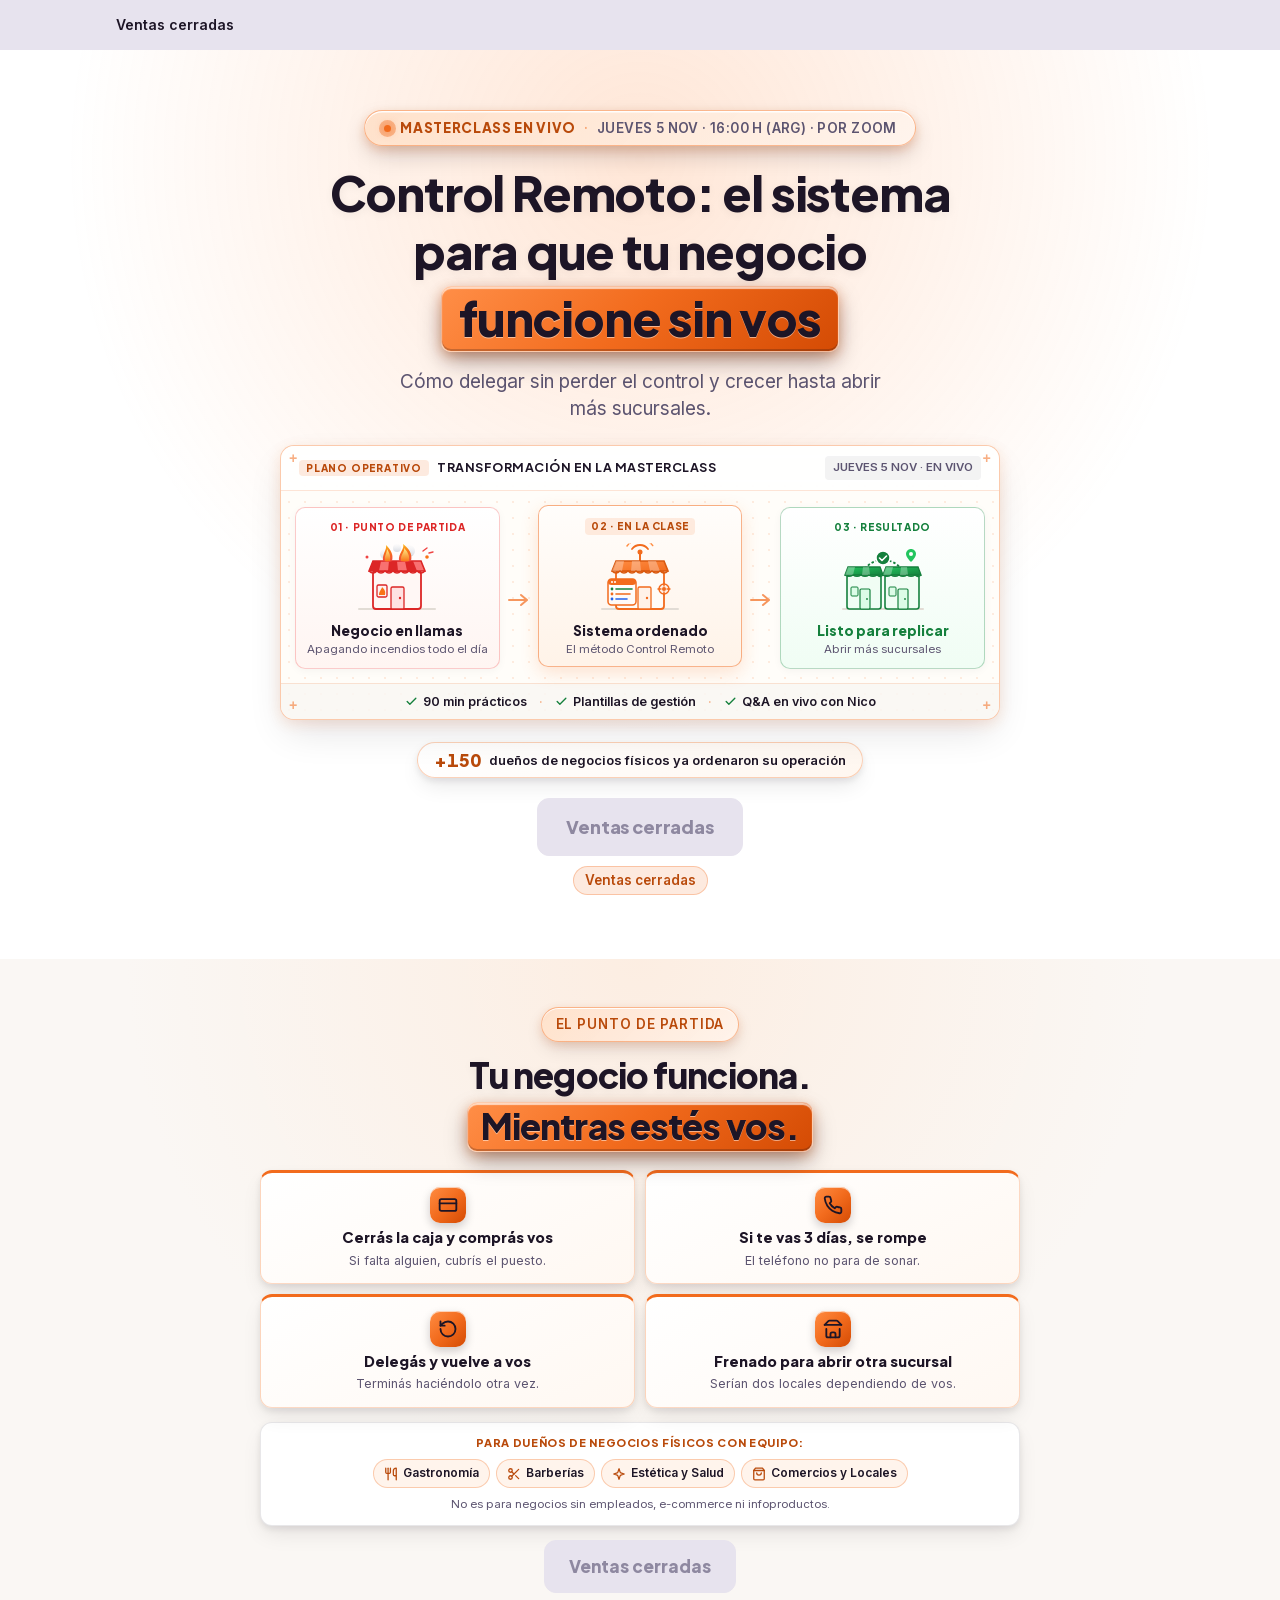
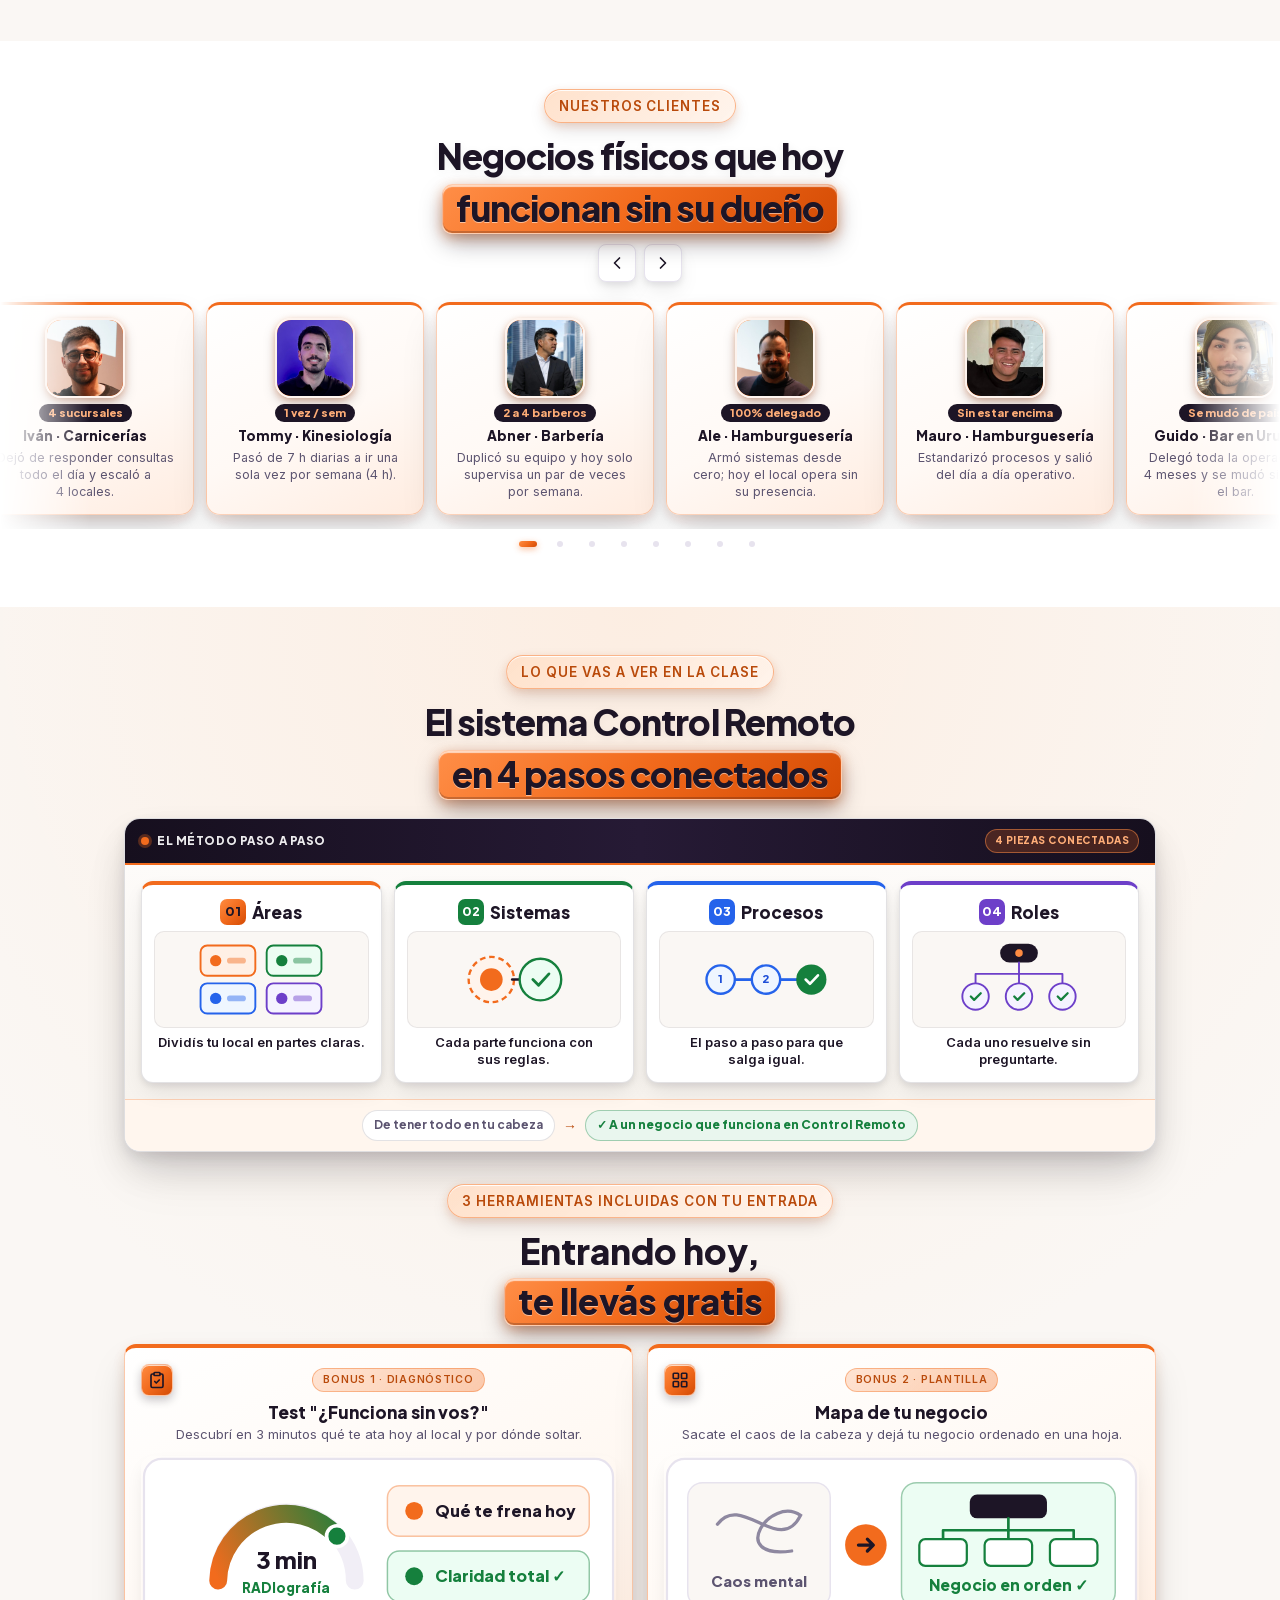
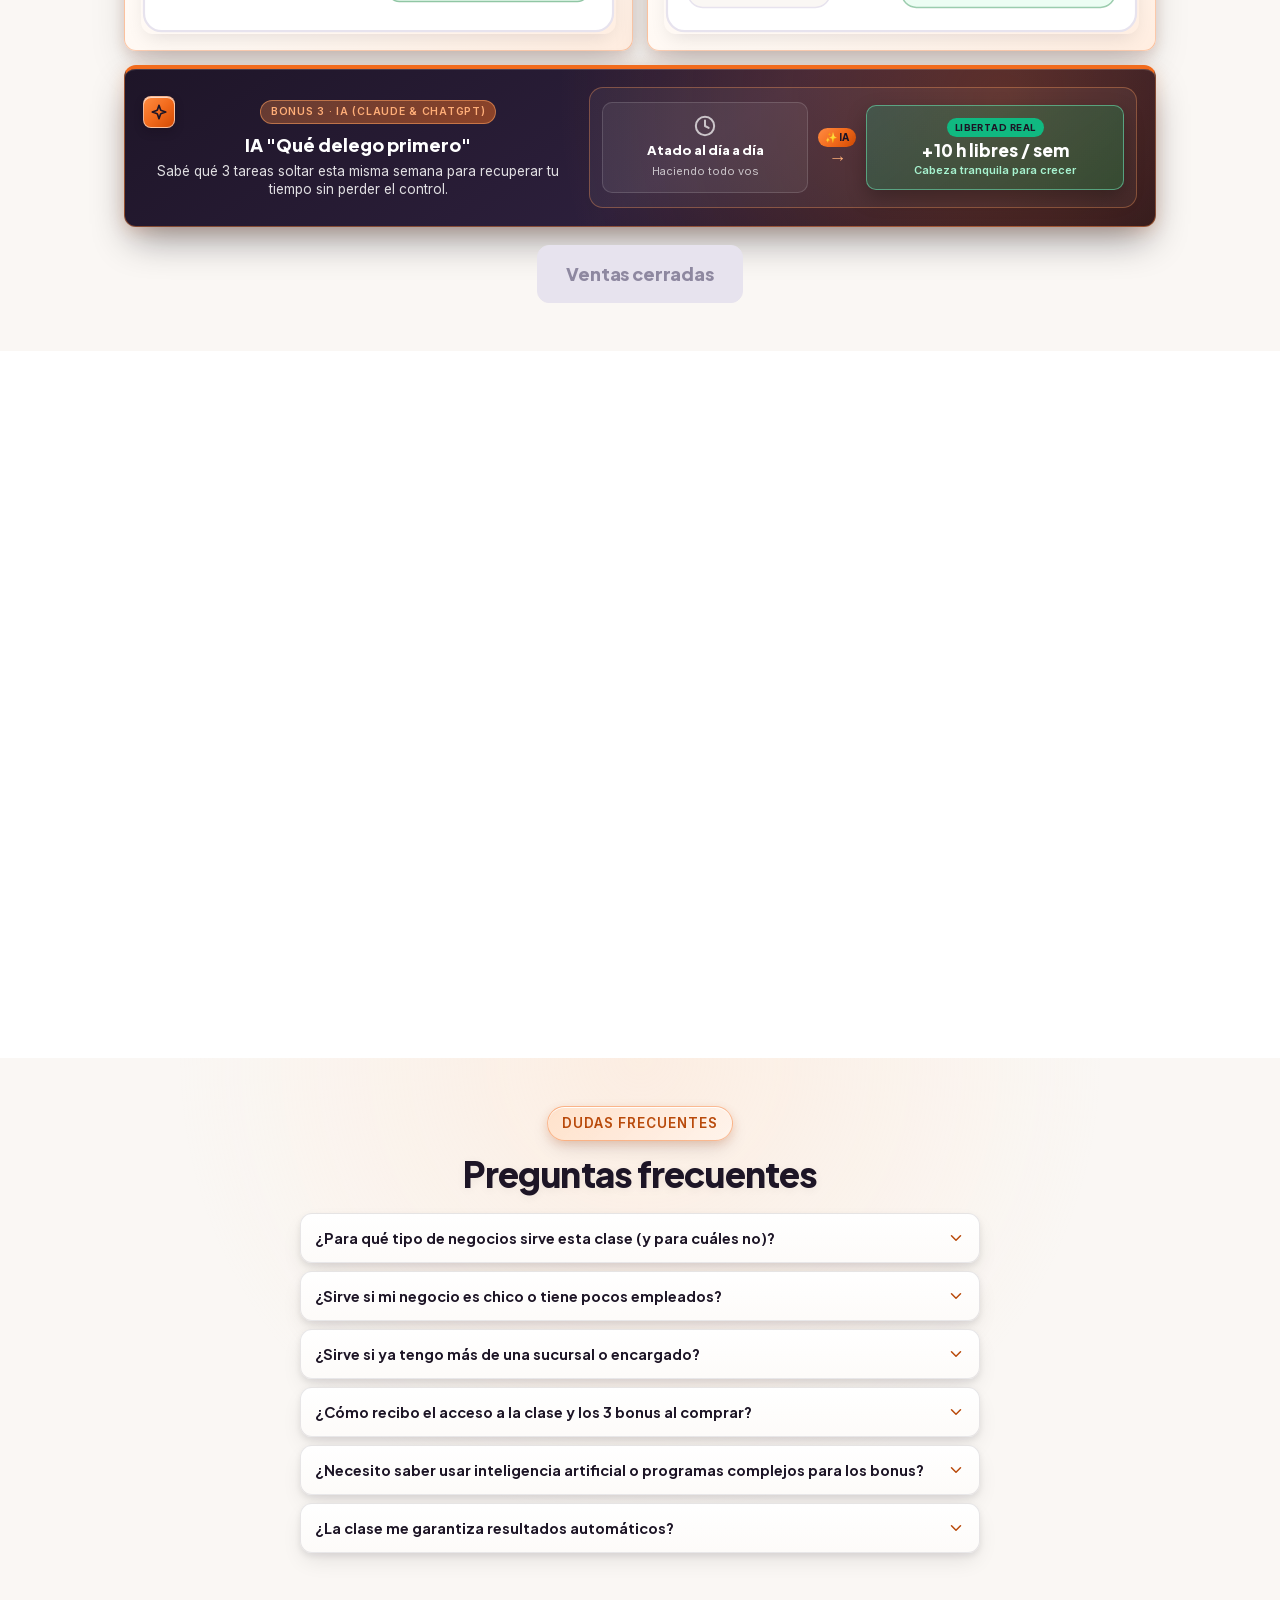
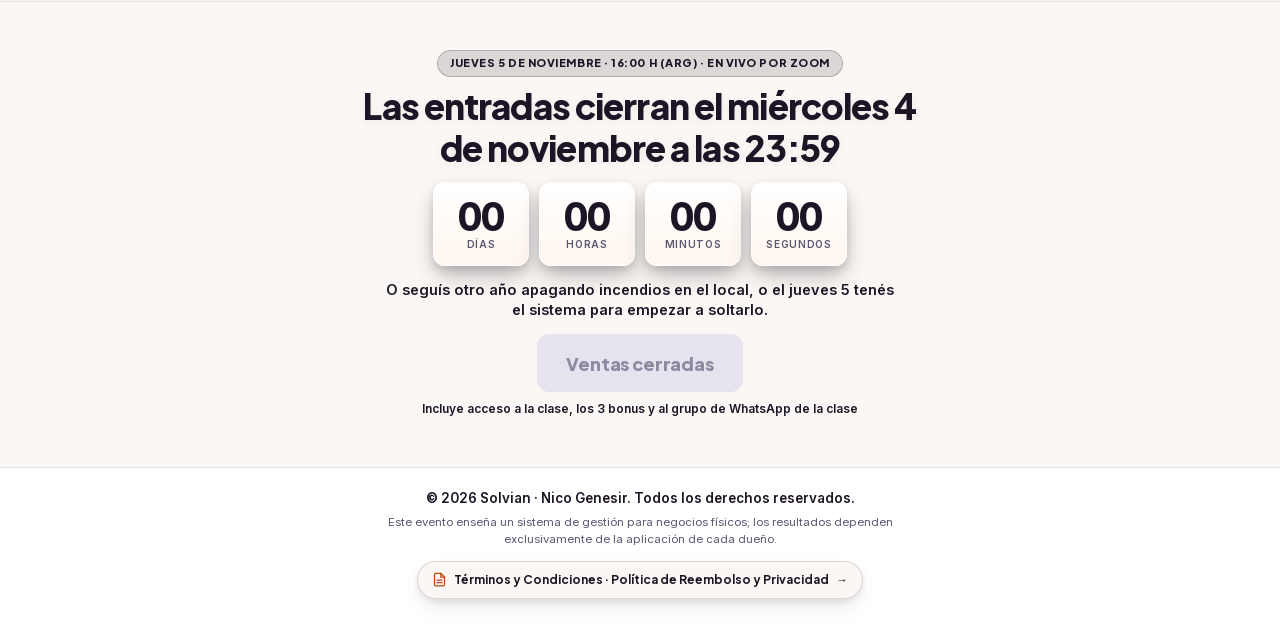
==== index.html @ 545427c0 "feat(hero): agregar blueprint operativo con ilustraciones de transformacion" ====
<!DOCTYPE html>
<html lang="es-AR">
<head>
  <meta charset="UTF-8">
  <meta name="viewport" content="width=device-width, initial-scale=1.0">
  <title>Control Remoto · Masterclass para dueños de negocios</title>
  <meta name="description" content="Masterclass en vivo el 5 de noviembre: el sistema Control Remoto para delegar sin perder el control y poder abrir más sucursales.">

  <!-- Open Graph (WhatsApp, Instagram, Facebook, LinkedIn) -->
  <meta property="og:type" content="website">
  <meta property="og:locale" content="es_AR">
  <meta property="og:site_name" content="Control Remoto · Solvian">
  <meta property="og:url" content="https://webinar-control-remoto.vercel.app/">
  <meta property="og:title" content="Control Remoto: el sistema para que tu negocio funcione sin vos">
  <meta property="og:description" content="Cómo delegar sin perder el control y crecer hasta poder abrir más sucursales. Jueves 5 de noviembre · 16:00 h por Zoom.">
  <meta property="og:image" content="https://webinar-control-remoto.vercel.app/og-control-remoto.jpg?v=2">
  <meta property="og:image:secure_url" content="https://webinar-control-remoto.vercel.app/og-control-remoto.jpg?v=2">
  <meta property="og:image:type" content="image/jpeg">
  <meta property="og:image:width" content="1200">
  <meta property="og:image:height" content="630">
  <meta property="og:image:alt" content="Control Remoto: el sistema para que tu negocio funcione sin vos — Jueves 5 de noviembre 16:00 h">

  <!-- Twitter -->
  <meta name="twitter:card" content="summary_large_image">
  <meta name="twitter:title" content="Control Remoto: el sistema para que tu negocio funcione sin vos">
  <meta name="twitter:description" content="Cómo delegar sin perder el control y crecer hasta poder abrir más sucursales. Jueves 5 de noviembre · 16:00 h por Zoom.">
  <meta name="twitter:image" content="https://webinar-control-remoto.vercel.app/og-control-remoto.jpg?v=2">

  <link rel="icon" href="favicon.svg" type="image/svg+xml">
  <link rel="preload" href="assets/fonts/plus-jakarta-sans-800.woff2" as="font" type="font/woff2" crossorigin>
  <link rel="preload" href="assets/fonts/plus-jakarta-sans-700.woff2" as="font" type="font/woff2" crossorigin>
  <link rel="stylesheet" href="styles.css?v=11">

  <!-- Meta Pixel Code -->
  <script>
    !function(f,b,e,v,n,t,s)
    {if(f.fbq)return;n=f.fbq=function(){n.callMethod?
    n.callMethod.apply(n,arguments):n.queue.push(arguments)};
    if(!f._fbq)f._fbq=n;n.push=n;n.loaded=!0;n.version='2.0';
    n.queue=[];t=b.createElement(e);t.async=!0;
    t.src=v;s=b.getElementsByTagName(e)[0];
    s.parentNode.insertBefore(t,s)}(window, document,'script',
    'https://connect.facebook.net/en_US/fbevents.js');
    fbq('init', '1168146992014424');
    fbq('track', 'PageView');
  </script>
  <noscript>
    <img height="1" width="1" style="display:none" src="https://www.facebook.com/tr?id=1168146992014424&ev=PageView&noscript=1" alt="Seguimiento de Meta Pixel">
  </noscript>
  <!-- End Meta Pixel Code -->
</head>
<body>
  <!--
    FOTOS PENDIENTES DE CARGAR (nombres y dimensiones mínimas exactas):
    - assets/nico.jpg (relación 4:5, mínimo 800×1000 px)
    - assets/casos/ivan.jpg (cuadrada 1:1, mínimo 240×240 px)
    - assets/casos/tommy.jpg (cuadrada 1:1, mínimo 240×240 px)
    - assets/casos/abner.jpg (cuadrada 1:1, mínimo 240×240 px)
    - assets/casos/ale.jpg (cuadrada 1:1, mínimo 240×240 px)
    - assets/casos/mauro.jpg (cuadrada 1:1, mínimo 240×240 px)
    - assets/casos/guido.jpg (cuadrada 1:1, mínimo 240×240 px)
    - assets/casos/ara-y-gabi.jpg (cuadrada 1:1, mínimo 240×240 px)
    - assets/casos/sandra.jpg (cuadrada 1:1, mínimo 240×240 px)
    Mientras no existan en el servidor, se muestran automáticamente los monogramas con iniciales.
  -->

  <!-- 0 · Banner fijo de cuenta regresiva -->
  <header class="top-banner" id="top-banner">
    <div class="top-banner-inner">
      <div class="banner-timer-group" role="timer" id="banner-timer" aria-label="Tiempo restante para el cierre de entradas">
        <span class="banner-prefix" id="banner-prefix">Cierra en</span>
        <span class="banner-prefix-desktop" aria-hidden="true">Las entradas se cierran en</span>
        <span class="banner-units" id="banner-units">
          <span class="banner-chip"><strong data-timer-days>13</strong><abbr title="días">d</abbr></span>
          <span class="banner-chip"><strong data-timer-hours>23</strong><abbr title="horas">h</abbr></span>
          <span class="banner-chip"><strong data-timer-minutes>34</strong><abbr title="minutos">m</abbr></span>
          <span class="banner-chip"><strong data-timer-seconds>10</strong><abbr title="segundos">s</abbr></span>
        </span>
      </div>
      <a href="https://nicolasgenesir.tiendup.com/e/control-remoto-ordena-delegar-y-tener-un-negocio-replicable" class="banner-cta" data-cta="banner" data-cta-short="true">
        <span class="banner-cta-desktop">Reservar mi lugar</span>
        <span class="banner-cta-mobile">Reservar</span>
        <span class="banner-cta-arrow" aria-hidden="true">→</span>
      </a>
    </div>
    <div class="scroll-progress-bar" id="scroll-progress" aria-hidden="true"></div>
  </header>

  <main>
    <!-- 1 · Hero (100% Centrado simétrico, visual y directo) -->
    <section class="section-hero" id="hero">
      <div class="container hero-single">
        <div class="hero-copy">
          <div class="hero-top-badges">
            <p class="eyebrow eyebrow-pill hero-live-pill">
              <span class="live-pulse-ring" aria-hidden="true">
                <span class="live-pulse-core"></span>
              </span>
              <span class="hero-live-badge">MASTERCLASS EN VIVO</span>
              <span class="hero-live-sep" aria-hidden="true">·</span>
              <span class="hero-live-date">JUEVES 5 NOV · 16:00 H (ARG) · POR ZOOM</span>
            </p>
          </div>

          <h1 class="hero-title">
            Control Remoto: el sistema<br>
            para que tu negocio<br>
            <span class="highlight-word">funcione sin vos</span>
          </h1>

          <p class="hero-subtitle">Cómo delegar sin perder el control y crecer hasta abrir más sucursales.</p>

          <!-- Blueprint: Plano de Transformación Operativa con Ilustraciones de Negocio -->
          <div class="hero-blueprint" role="region" aria-label="Plano de transformación operativa de la Masterclass Control Remoto">
            <!-- Esquinas técnicas con marcas de cota del blueprint (+) -->
            <span class="blueprint-cota blueprint-cota-tl" aria-hidden="true">+</span>
            <span class="blueprint-cota blueprint-cota-tr" aria-hidden="true">+</span>
            <span class="blueprint-cota blueprint-cota-bl" aria-hidden="true">+</span>
            <span class="blueprint-cota blueprint-cota-br" aria-hidden="true">+</span>

            <!-- Encabezado técnico del blueprint -->
            <div class="blueprint-header">
              <div class="blueprint-title-wrap">
                <span class="blueprint-tag-pill">PLANO OPERATIVO</span>
                <span class="blueprint-title-text">TRANSFORMACIÓN EN LA MASTERCLASS</span>
              </div>
              <span class="blueprint-meta-tag" aria-hidden="true">JUEVES 5 NOV · EN VIVO</span>
            </div>

            <!-- Grilla visual de 3 etapas ilustradas -->
            <div class="blueprint-stages">
              <!-- Etapa 1: Negocio en llamas -->
              <div class="stage-card stage-card-fire">
                <span class="stage-phase-badge stage-badge-fire">01 · PUNTO DE PARTIDA</span>
                <div class="stage-illu-box">
                  <svg class="blueprint-illu" viewBox="0 0 92 72" fill="none" xmlns="http://www.w3.org/2000/svg" aria-hidden="true">
                    <defs>
                      <linearGradient id="fireGrad-main" x1="0" y1="1" x2="0" y2="0">
                        <stop offset="0%" stop-color="#EF4444"/>
                        <stop offset="60%" stop-color="#F97316"/>
                        <stop offset="100%" stop-color="#FBBF24"/>
                      </linearGradient>
                      <linearGradient id="fireGrad-inner" x1="0" y1="1" x2="0" y2="0">
                        <stop offset="0%" stop-color="#F97316"/>
                        <stop offset="100%" stop-color="#FEF08A"/>
                      </linearGradient>
                      <linearGradient id="smokeGrad" x1="0" y1="1" x2="0" y2="0">
                        <stop offset="0%" stop-color="#94A3B8" stop-opacity="0.4"/>
                        <stop offset="100%" stop-color="#CBD5E1" stop-opacity="0.05"/>
                      </linearGradient>
                    </defs>
                    <circle cx="34" cy="11" r="5" fill="url(#smokeGrad)"/>
                    <circle cx="58" cy="8" r="6" fill="url(#smokeGrad)"/>
                    <circle cx="46" cy="5" r="4" fill="url(#smokeGrad)"/>
                    <line x1="8" y1="66" x2="84" y2="66" stroke="#E2DCD5" stroke-width="2" stroke-linecap="round"/>
                    <rect x="22" y="28" width="48" height="38" rx="3" fill="#FFF7F5" stroke="#DC2626" stroke-width="1.8"/>
                    <rect x="40" y="44" width="13" height="22" rx="1.5" fill="#FEE2E2" stroke="#DC2626" stroke-width="1.3"/>
                    <circle cx="49" cy="55" r="1.2" fill="#DC2626"/>
                    <rect x="26" y="42" width="10" height="12" rx="1.5" fill="#FEF2F2" stroke="#DC2626" stroke-width="1.3"/>
                    <path d="M28 52C28 48 31 46 31 44C33 46 35 48 34 52H28Z" fill="#F97316"/>
                    <path d="M18 28L22 18H70L74 28H18Z" fill="#F87171" stroke="#DC2626" stroke-width="1.6"/>
                    <path d="M22 18L18 28H28L30 18H22Z" fill="#DC2626"/>
                    <path d="M38 18L37 28H47L46 18H38Z" fill="#DC2626"/>
                    <path d="M54 18L56 28H66L62 18H54Z" fill="#DC2626"/>
                    <path d="M18 28Q22 32 26 28Q30 32 34 28Q38 32 42 28Q46 32 50 28Q54 32 58 28Q62 32 66 28Q70 32 74 28" stroke="#DC2626" stroke-width="1.4" fill="none"/>
                    <path d="M32 18C31 11 36 7 35 2C39 6 43 11 41 18C41 18 36 20 32 18Z" fill="url(#fireGrad-main)"/>
                    <path d="M34 18C33 13 36 10 36 6C38 9 40 13 39 18C39 18 36 19 34 18Z" fill="url(#fireGrad-inner)"/>
                    <path d="M48 18C47 10 54 6 52 1C57 5 62 10 60 18C60 18 54 20 48 18Z" fill="url(#fireGrad-main)"/>
                    <path d="M50 18C49 12 54 9 53 5C56 8 59 12 58 18C58 18 54 19 50 18Z" fill="url(#fireGrad-inner)"/>
                    <circle cx="16" cy="14" r="1.5" fill="#EF4444"/>
                    <circle cx="76" cy="14" r="1.8" fill="#F97316"/>
                    <path d="M72 8L76 5M78 10L82 9" stroke="#EF4444" stroke-width="1.4" stroke-linecap="round"/>
                  </svg>
                </div>
                <div class="stage-info">
                  <strong class="stage-title">Negocio en llamas</strong>
                  <span class="stage-desc">Apagando incendios todo el día</span>
                </div>
              </div>

              <!-- Flecha conectora 1 -->
              <div class="stage-connector" aria-hidden="true">
                <svg class="stage-arrow-svg" width="22" height="14" viewBox="0 0 22 14" fill="none">
                  <path d="M1 7H19M19 7L13 2M19 7L13 12" stroke="currentColor" stroke-width="2" stroke-linecap="round" stroke-linejoin="round"/>
                </svg>
              </div>

              <!-- Etapa 2: Sistema ordenado -->
              <div class="stage-card stage-card-system is-highlighted">
                <span class="stage-phase-badge stage-badge-system">02 · EN LA CLASE</span>
                <div class="stage-illu-box">
                  <svg class="blueprint-illu" viewBox="0 0 92 72" fill="none" xmlns="http://www.w3.org/2000/svg" aria-hidden="true">
                    <defs>
                      <linearGradient id="solvianGrad" x1="0" y1="0" x2="1" y2="1">
                        <stop offset="0%" stop-color="#FF8C42"/>
                        <stop offset="100%" stop-color="#F26B1D"/>
                      </linearGradient>
                      <linearGradient id="cardGrad" x1="0" y1="0" x2="0" y2="1">
                        <stop offset="0%" stop-color="#FFFFFF"/>
                        <stop offset="100%" stop-color="#FFF9F5"/>
                      </linearGradient>
                    </defs>
                    <path d="M38 6A10 10 0 0 1 54 6" stroke="#F26B1D" stroke-width="1.8" stroke-linecap="round" fill="none"/>
                    <path d="M33 3A16 16 0 0 1 59 3" stroke="#FF8C42" stroke-width="1.5" stroke-dasharray="2.5 2" stroke-linecap="round" fill="none"/>
                    <line x1="46" y1="18" x2="46" y2="10" stroke="#F26B1D" stroke-width="2" stroke-linecap="round"/>
                    <circle cx="46" cy="9" r="2.5" fill="#F26B1D"/>
                    <line x1="8" y1="66" x2="84" y2="66" stroke="#E2DCD5" stroke-width="2" stroke-linecap="round"/>
                    <rect x="22" y="28" width="48" height="38" rx="3" fill="#FFFBF7" stroke="#F26B1D" stroke-width="1.8"/>
                    <rect x="44" y="44" width="13" height="22" rx="1.5" fill="#FFF2E8" stroke="#F26B1D" stroke-width="1.3"/>
                    <circle cx="53" cy="55" r="1.2" fill="#F26B1D"/>
                    <path d="M18 28L22 18H70L74 28H18Z" fill="url(#solvianGrad)" stroke="#D95A10" stroke-width="1.6"/>
                    <path d="M22 18L18 28H28L30 18H22Z" fill="#FFFFFF" fill-opacity="0.3"/>
                    <path d="M38 18L37 28H47L46 18H38Z" fill="#FFFFFF" fill-opacity="0.3"/>
                    <path d="M54 18L56 28H66L62 18H54Z" fill="#FFFFFF" fill-opacity="0.3"/>
                    <path d="M18 28Q22 32 26 28Q30 32 34 28Q38 32 42 28Q46 32 50 28Q54 32 58 28Q62 32 66 28Q70 32 74 28" stroke="#D95A10" stroke-width="1.4" fill="none"/>
                    <!-- Tablero de gestión flotante -->
                    <rect x="14" y="36" width="28" height="26" rx="3.5" fill="url(#cardGrad)" stroke="#F26B1D" stroke-width="1.5"/>
                    <rect x="14" y="36" width="28" height="6" rx="3.5" fill="#F26B1D"/>
                    <circle cx="18" cy="39" r="1" fill="#FFFFFF"/>
                    <circle cx="21" cy="39" r="1" fill="#FFFFFF"/>
                    <line x1="22" y1="46" x2="38" y2="46" stroke="#15803D" stroke-width="1.6" stroke-linecap="round"/>
                    <circle cx="18" cy="46" r="1.4" fill="#15803D"/>
                    <line x1="22" y1="51" x2="36" y2="51" stroke="#F26B1D" stroke-width="1.6" stroke-linecap="round"/>
                    <circle cx="18" cy="51" r="1.4" fill="#F26B1D"/>
                    <line x1="22" y1="56" x2="33" y2="56" stroke="#2563EB" stroke-width="1.6" stroke-linecap="round"/>
                    <circle cx="18" cy="56" r="1.4" fill="#2563EB"/>
                    <!-- Engranaje lateral -->
                    <g transform="translate(64, 40)">
                      <circle cx="6" cy="6" r="5" fill="#FFEFE5" stroke="#F26B1D" stroke-width="1.4"/>
                      <circle cx="6" cy="6" r="2" fill="#F26B1D"/>
                      <path d="M6 0V3M6 9V12M0 6H3M9 6H12" stroke="#F26B1D" stroke-width="1.4" stroke-linecap="round"/>
                    </g>
                  </svg>
                </div>
                <div class="stage-info">
                  <strong class="stage-title">Sistema ordenado</strong>
                  <span class="stage-desc">El método Control Remoto</span>
                </div>
              </div>

              <!-- Flecha conectora 2 -->
              <div class="stage-connector" aria-hidden="true">
                <svg class="stage-arrow-svg" width="22" height="14" viewBox="0 0 22 14" fill="none">
                  <path d="M1 7H19M19 7L13 2M19 7L13 12" stroke="currentColor" stroke-width="2" stroke-linecap="round" stroke-linejoin="round"/>
                </svg>
              </div>

              <!-- Etapa 3: Listo para replicar -->
              <div class="stage-card stage-card-scale">
                <span class="stage-phase-badge stage-badge-scale">03 · RESULTADO</span>
                <div class="stage-illu-box">
                  <svg class="blueprint-illu" viewBox="0 0 92 72" fill="none" xmlns="http://www.w3.org/2000/svg" aria-hidden="true">
                    <defs>
                      <linearGradient id="greenGrad" x1="0" y1="0" x2="1" y2="1">
                        <stop offset="0%" stop-color="#22C55E"/>
                        <stop offset="100%" stop-color="#15803D"/>
                      </linearGradient>
                    </defs>
                    <line x1="6" y1="66" x2="86" y2="66" stroke="#E2DCD5" stroke-width="2" stroke-linecap="round"/>
                    <!-- Arco de expansión entre sucursales -->
                    <path d="M28 26C36 14 56 14 64 26" stroke="#15803D" stroke-width="1.8" stroke-dasharray="2.5 2" fill="none"/>
                    <circle cx="46" cy="15" r="7" fill="#15803D" stroke="#FFFFFF" stroke-width="1.5"/>
                    <path d="M42.5 15L45 17.5L49.5 13" stroke="#FFFFFF" stroke-width="1.6" stroke-linecap="round" stroke-linejoin="round"/>
                    <!-- Local 1 -->
                    <rect x="10" y="32" width="34" height="34" rx="2.5" fill="#F0FDF4" stroke="#15803D" stroke-width="1.6"/>
                    <path d="M8 32L11 24H43L46 32H8Z" fill="url(#greenGrad)" stroke="#15803D" stroke-width="1.4"/>
                    <path d="M11 24L8 32H16L18 24H11Z" fill="#FFFFFF" fill-opacity="0.3"/>
                    <path d="M26 24L25 32H33L32 24H26Z" fill="#FFFFFF" fill-opacity="0.3"/>
                    <path d="M8 32Q12 35 16 32Q20 35 24 32Q28 35 32 32Q36 35 40 32Q43 35 46 32" stroke="#15803D" stroke-width="1.2" fill="none"/>
                    <rect x="23" y="46" width="10" height="20" rx="1.2" fill="#DCFCE7" stroke="#15803D" stroke-width="1.2"/>
                    <circle cx="30" cy="56" r="0.9" fill="#15803D"/>
                    <rect x="14" y="44" width="7" height="9" rx="1" fill="#DCFCE7" stroke="#15803D" stroke-width="1"/>
                    <!-- Local 2 -->
                    <rect x="48" y="32" width="34" height="34" rx="2.5" fill="#F0FDF4" stroke="#15803D" stroke-width="1.6"/>
                    <path d="M46 32L49 24H81L84 32H46Z" fill="url(#greenGrad)" stroke="#15803D" stroke-width="1.4"/>
                    <path d="M49 24L46 32H54L56 24H49Z" fill="#FFFFFF" fill-opacity="0.3"/>
                    <path d="M64 24L63 32H71L70 24H64Z" fill="#FFFFFF" fill-opacity="0.3"/>
                    <path d="M46 32Q50 35 54 32Q58 35 62 32Q66 35 70 32Q74 35 78 32Q81 35 84 32" stroke="#15803D" stroke-width="1.2" fill="none"/>
                    <rect x="61" y="46" width="10" height="20" rx="1.2" fill="#DCFCE7" stroke="#15803D" stroke-width="1.2"/>
                    <circle cx="68" cy="56" r="0.9" fill="#15803D"/>
                    <rect x="52" y="44" width="7" height="9" rx="1" fill="#DCFCE7" stroke="#15803D" stroke-width="1"/>
                    <!-- Pin de nueva sucursal -->
                    <g transform="translate(68, 6)">
                      <path d="M6 0C3.24 0 1 2.24 1 5C1 8.5 6 13 6 13C6 13 11 8.5 11 5C11 2.24 8.76 0 6 0Z" fill="#22C55E"/>
                      <circle cx="6" cy="5" r="2" fill="#FFFFFF"/>
                    </g>
                  </svg>
                </div>
                <div class="stage-info">
                  <strong class="stage-title">Listo para replicar</strong>
                  <span class="stage-desc">Abrir más sucursales</span>
                </div>
              </div>
            </div>

            <!-- Barra inferior técnica del plano -->
            <div class="blueprint-specs">
              <span class="blueprint-spec-item">
                <svg class="icon-lucide" width="13" height="13" viewBox="0 0 24 24" fill="none" stroke="currentColor" stroke-width="2.5" stroke-linecap="round" stroke-linejoin="round" aria-hidden="true"><path d="M20 6 9 17l-5-5"/></svg>
                <span>90 min prácticos</span>
              </span>
              <span class="blueprint-spec-sep" aria-hidden="true">·</span>
              <span class="blueprint-spec-item">
                <svg class="icon-lucide" width="13" height="13" viewBox="0 0 24 24" fill="none" stroke="currentColor" stroke-width="2.5" stroke-linecap="round" stroke-linejoin="round" aria-hidden="true"><path d="M20 6 9 17l-5-5"/></svg>
                <span>Plantillas de gestión</span>
              </span>
              <span class="blueprint-spec-sep" aria-hidden="true">·</span>
              <span class="blueprint-spec-item">
                <svg class="icon-lucide" width="13" height="13" viewBox="0 0 24 24" fill="none" stroke="currentColor" stroke-width="2.5" stroke-linecap="round" stroke-linejoin="round" aria-hidden="true"><path d="M20 6 9 17l-5-5"/></svg>
                <span>Q&amp;A en vivo con Nico</span>
              </span>
            </div>
          </div>

          <div class="hero-social-proof">
            <span class="social-proof-number">+150</span>
            <span class="social-proof-label">dueños de negocios físicos ya ordenaron su operación</span>
          </div>

          <div class="hero-cta-block">
            <a href="https://nicolasgenesir.tiendup.com/e/control-remoto-ordena-delegar-y-tener-un-negocio-replicable" class="btn-primary" data-cta="hero">
              <span class="btn-text">Reservar mi lugar por $23.999</span>
              <svg class="icon-lucide btn-arrow" width="20" height="20" viewBox="0 0 24 24" fill="none" stroke="currentColor" stroke-width="2.4" stroke-linecap="round" stroke-linejoin="round" aria-hidden="true">
                <path d="M5 12h14"/>
                <path d="m12 5 7 7-7 7"/>
              </svg>
            </a>
            <div class="cta-sub-strip">
              <span class="cta-close-tag" id="ticket-close-note">Cierra el miércoles 4/11 a las 23:59</span>
            </div>
          </div>
        </div>
      </div>
    </section>

    <!-- 2 · El problema (Grilla visual 2x2 de dolores + chips de rubros, 100% centrado) -->
    <section class="section-problem section-alt" id="problema">
      <div class="container">
        <div class="problem-content reveal-item">
          <div class="section-header-center">
            <p class="eyebrow eyebrow-pill">EL PUNTO DE PARTIDA</p>
            <h2 class="section-title">
              Tu negocio funciona.<br>
              <span class="highlight-word">Mientras estés vos.</span>
            </h2>
          </div>

          <div class="problem-visual-grid">
            <article class="pain-card">
              <span class="pain-icon-box" aria-hidden="true">
                <svg class="icon-lucide" width="20" height="20" viewBox="0 0 24 24" fill="none" stroke="currentColor" stroke-width="2.2" stroke-linecap="round" stroke-linejoin="round">
                  <rect width="20" height="14" x="2" y="5" rx="2"/>
                  <line x1="2" x2="22" y1="10" y2="10"/>
                </svg>
              </span>
              <h3 class="pain-title">Cerrás la caja y comprás vos</h3>
              <p class="pain-sub">Si falta alguien, cubrís el puesto.</p>
            </article>

            <article class="pain-card">
              <span class="pain-icon-box" aria-hidden="true">
                <svg class="icon-lucide" width="20" height="20" viewBox="0 0 24 24" fill="none" stroke="currentColor" stroke-width="2.2" stroke-linecap="round" stroke-linejoin="round">
                  <path d="M22 16.92v3a2 2 0 0 1-2.18 2 19.79 19.79 0 0 1-8.63-3.07 19.5 19.5 0 0 1-6-6 19.79 19.79 0 0 1-3.07-8.67A2 2 0 0 1 4.11 2h3a2 2 0 0 1 2 1.72 12.84 12.84 0 0 0 .7 2.81 2 2 0 0 1-.45 2.11L8.09 9.91a16 16 0 0 0 6 6l1.27-1.27a2 2 0 0 1 2.11-.45 12.84 12.84 0 0 0 2.81.7A2 2 0 0 1 22 16.92z"/>
                </svg>
              </span>
              <h3 class="pain-title">Si te vas 3 días, se rompe</h3>
              <p class="pain-sub">El teléfono no para de sonar.</p>
            </article>

            <article class="pain-card">
              <span class="pain-icon-box" aria-hidden="true">
                <svg class="icon-lucide" width="20" height="20" viewBox="0 0 24 24" fill="none" stroke="currentColor" stroke-width="2.2" stroke-linecap="round" stroke-linejoin="round">
                  <path d="M3 12a9 9 0 1 0 9-9 9.75 9.75 0 0 0-6.74 2.74L3 8"/>
                  <path d="M3 3v5h5"/>
                </svg>
              </span>
              <h3 class="pain-title">Delegás y vuelve a vos</h3>
              <p class="pain-sub">Terminás haciéndolo otra vez.</p>
            </article>

            <article class="pain-card">
              <span class="pain-icon-box" aria-hidden="true">
                <svg class="icon-lucide" width="20" height="20" viewBox="0 0 24 24" fill="none" stroke="currentColor" stroke-width="2.2" stroke-linecap="round" stroke-linejoin="round">
                  <path d="m2 7 4.41-4.41A2 2 0 0 1 7.83 2h8.34a2 2 0 0 1 1.42.59L22 7"/>
                  <path d="M4 12v8a2 2 0 0 0 2 2h12a2 2 0 0 0 2-2v-8"/>
                  <path d="M15 22v-4a2 2 0 0 0-2-2h-2a2 2 0 0 0-2 2v4"/>
                  <path d="M2 7h20"/>
                </svg>
              </span>
              <h3 class="pain-title">Frenado para abrir otra sucursal</h3>
              <p class="pain-sub">Serían dos locales dependiendo de vos.</p>
            </article>
          </div>

          <!-- Rubros visuales con iconos -->
          <div class="rubros-box">
            <p class="rubros-label">PARA DUEÑOS DE NEGOCIOS FÍSICOS CON EQUIPO:</p>
            <div class="rubros-pills">
              <span class="rubro-chip">
                <svg class="icon-lucide" width="14" height="14" viewBox="0 0 24 24" fill="none" stroke="currentColor" stroke-width="2.2" stroke-linecap="round" stroke-linejoin="round"><path d="M3 2v7c0 1.1.9 2 2 2h4a2 2 0 0 0 2-2V2"/><path d="M7 2v20"/><path d="M21 15V2v0a5 5 0 0 0-5 5v6c0 1.1.9 2 2 2h3Zm0 0v7"/></svg>
                Gastronomía
              </span>
              <span class="rubro-chip">
                <svg class="icon-lucide" width="14" height="14" viewBox="0 0 24 24" fill="none" stroke="currentColor" stroke-width="2.2" stroke-linecap="round" stroke-linejoin="round"><circle cx="6" cy="6" r="3"/><path d="M8.12 8.12 12 12"/><path d="M20 4 8.12 15.88"/><circle cx="6" cy="18" r="3"/><path d="M14.8 14.8 20 20"/></svg>
                Barberías
              </span>
              <span class="rubro-chip">
                <svg class="icon-lucide" width="14" height="14" viewBox="0 0 24 24" fill="none" stroke="currentColor" stroke-width="2.2" stroke-linecap="round" stroke-linejoin="round"><path d="M12 3l-1.9 5.8a2 2 0 0 1-1.3 1.3L3 12l5.8 1.9a2 2 0 0 1 1.3 1.3L12 21l1.9-5.8a2 2 0 0 1 1.3-1.3L21 12l-5.8-1.9a2 2 0 0 1-1.3-1.3Z"/></svg>
                Estética y Salud
              </span>
              <span class="rubro-chip">
                <svg class="icon-lucide" width="14" height="14" viewBox="0 0 24 24" fill="none" stroke="currentColor" stroke-width="2.2" stroke-linecap="round" stroke-linejoin="round"><path d="M6 2 3 6v14a2 2 0 0 0 2 2h14a2 2 0 0 0 2-2V6l-3-4Z"/><path d="M3 6h18"/><path d="M16 10a4 4 0 0 1-8 0"/></svg>
                Comercios y Locales
              </span>
            </div>
            <p class="not-for-who">No es para negocios sin empleados, e-commerce ni infoproductos.</p>
          </div>

          <div class="problem-cta-wrap">
            <a href="https://nicolasgenesir.tiendup.com/e/control-remoto-ordena-delegar-y-tener-un-negocio-replicable" class="link-cta" data-cta="problema" data-cta-text-link="true">
              <span>Reservar mi lugar por $23.999 →</span>
            </a>
          </div>
        </div>
      </div>
    </section>

    <!-- 3 · Casos de éxito (Badge "NUESTROS CLIENTES" + foto protagonista + métrica) -->
    <section class="section-cases" id="casos">
      <div class="container">
        <div class="cases-header reveal-item">
          <div class="cases-header-text">
            <p class="eyebrow eyebrow-pill">NUESTROS CLIENTES</p>
            <h2 class="section-title">
              Negocios físicos que hoy<br>
              <span class="highlight-word">funcionan sin su dueño</span>
            </h2>
          </div>
          <div class="carousel-controls" aria-label="Controles del carrusel">
            <button type="button" class="carousel-btn" id="carousel-prev" aria-label="Ver caso anterior">
              <svg class="icon-lucide" width="20" height="20" viewBox="0 0 24 24" fill="none" stroke="currentColor" stroke-width="2" stroke-linecap="round" stroke-linejoin="round" aria-hidden="true">
                <path d="m15 18-6-6 6-6"/>
              </svg>
            </button>
            <button type="button" class="carousel-btn" id="carousel-next" aria-label="Ver siguiente caso">
              <svg class="icon-lucide" width="20" height="20" viewBox="0 0 24 24" fill="none" stroke="currentColor" stroke-width="2" stroke-linecap="round" stroke-linejoin="round" aria-hidden="true">
                <path d="m9 18 6-6-6-6"/>
              </svg>
            </button>
          </div>
        </div>
      </div>

      <div class="carousel-viewport" id="carousel-viewport">
        <div class="carousel-track" id="cases-track" tabindex="0" role="region" aria-label="Casos de clientes de Solvian">
          <!-- Caso 1: Iván -->
          <article class="case-card" data-case-index="0">
            <div class="case-visual-header">
              <div class="case-avatar" data-avatar>
                <img src="assets/casos/ivan.jpg?v=8" width="120" height="120" alt="Iván, dueño de carnicería con varias sucursales" onload="if(this.naturalWidth>0)this.parentElement.classList.remove('is-fallback')" onerror="this.parentElement.classList.add('is-fallback')">
                <span class="monogram" aria-hidden="true">IV</span>
              </div>
              <span class="case-metric-badge">4 sucursales</span>
            </div>
            <h3 class="case-meta">Iván · Carnicerías</h3>
            <p class="case-result">Dejó de responder consultas todo el día y escaló a 4 locales.</p>
          </article>

          <!-- Caso 2: Tommy -->
          <article class="case-card" data-case-index="1">
            <div class="case-visual-header">
              <div class="case-avatar" data-avatar>
                <img src="assets/casos/tommy.jpg?v=8" width="120" height="120" alt="Tommy, dueño de centro de kinesiología" onload="if(this.naturalWidth>0)this.parentElement.classList.remove('is-fallback')" onerror="this.parentElement.classList.add('is-fallback')">
                <span class="monogram" aria-hidden="true">TM</span>
              </div>
              <span class="case-metric-badge">1 vez / sem</span>
            </div>
            <h3 class="case-meta">Tommy · Kinesiología</h3>
            <p class="case-result">Pasó de 7 h diarias a ir una sola vez por semana (4 h).</p>
          </article>

          <!-- Caso 3: Abner -->
          <article class="case-card" data-case-index="2">
            <div class="case-visual-header">
              <div class="case-avatar" data-avatar>
                <img src="assets/casos/abner.jpg?v=8" width="120" height="120" alt="Abner, dueño de barbería y venta mayorista" onload="if(this.naturalWidth>0)this.parentElement.classList.remove('is-fallback')" onerror="this.parentElement.classList.add('is-fallback')">
                <span class="monogram" aria-hidden="true">AB</span>
              </div>
              <span class="case-metric-badge">2 a 4 barberos</span>
            </div>
            <h3 class="case-meta">Abner · Barbería</h3>
            <p class="case-result">Duplicó su equipo y hoy solo supervisa un par de veces por semana.</p>
          </article>

          <!-- Caso 4: Ale -->
          <article class="case-card" data-case-index="3">
            <div class="case-visual-header">
              <div class="case-avatar" data-avatar>
                <img src="assets/casos/ale.jpg?v=8" width="120" height="120" alt="Ale, dueño de hamburguesería" onload="if(this.naturalWidth>0)this.parentElement.classList.remove('is-fallback')" onerror="this.parentElement.classList.add('is-fallback')">
                <span class="monogram" aria-hidden="true">AL</span>
              </div>
              <span class="case-metric-badge">100% delegado</span>
            </div>
            <h3 class="case-meta">Ale · Hamburguesería</h3>
            <p class="case-result">Armó sistemas desde cero; hoy el local opera sin su presencia.</p>
          </article>

          <!-- Caso 5: Mauro -->
          <article class="case-card" data-case-index="4">
            <div class="case-visual-header">
              <div class="case-avatar" data-avatar>
                <img src="assets/casos/mauro.jpg?v=9" width="120" height="120" alt="Mauro, dueño de hamburguesería" onload="if(this.naturalWidth>0)this.parentElement.classList.remove('is-fallback')" onerror="this.parentElement.classList.add('is-fallback')">
                <span class="monogram" aria-hidden="true">MA</span>
              </div>
              <span class="case-metric-badge">Sin estar encima</span>
            </div>
            <h3 class="case-meta">Mauro · Hamburguesería</h3>
            <p class="case-result">Estandarizó procesos y salió del día a día operativo.</p>
          </article>

          <!-- Caso 6: Guido -->
          <article class="case-card" data-case-index="5">
            <div class="case-visual-header">
              <div class="case-avatar" data-avatar>
                <img src="assets/casos/guido.jpg?v=8" width="120" height="120" alt="Guido, dueño de bar en Uruguay" onload="if(this.naturalWidth>0)this.parentElement.classList.remove('is-fallback')" onerror="this.parentElement.classList.add('is-fallback')">
                <span class="monogram" aria-hidden="true">GU</span>
              </div>
              <span class="case-metric-badge">Se mudó de país</span>
            </div>
            <h3 class="case-meta">Guido · Bar en Uruguay</h3>
            <p class="case-result">Delegó toda la operación en 4 meses y se mudó sin cerrar el bar.</p>
          </article>

          <!-- Caso 7: Ara y Gabi -->
          <article class="case-card" data-case-index="6">
            <div class="case-visual-header">
              <div class="case-avatar" data-avatar>
                <img src="assets/casos/ara-y-gabi.jpg?v=8" width="120" height="120" alt="Ara y Gabi, dueños de negocio de deco y home" onload="if(this.naturalWidth>0)this.parentElement.classList.remove('is-fallback')" onerror="this.parentElement.classList.add('is-fallback')">
                <span class="monogram" aria-hidden="true">AG</span>
              </div>
              <span class="case-metric-badge">Local 500 m²</span>
            </div>
            <h3 class="case-meta">Ara y Gabi · Deco &amp; Home</h3>
            <p class="case-result">Pasaron de un local chico a 500 m² con equipo propio.</p>
          </article>

          <!-- Caso 8: Sandra -->
          <article class="case-card" data-case-index="7">
            <div class="case-visual-header">
              <div class="case-avatar" data-avatar>
                <img src="assets/casos/sandra.jpg?v=9" width="120" height="120" alt="Sandra, dueña de empresa de eventos con sedes en 4 ciudades" onload="if(this.naturalWidth>0)this.parentElement.classList.remove('is-fallback')" onerror="this.parentElement.classList.add('is-fallback')">
                <span class="monogram" aria-hidden="true">SA</span>
              </div>
              <span class="case-metric-badge">4 ciudades</span>
            </div>
            <h3 class="case-meta">Sandra · Eventos</h3>
            <p class="case-result">Su equipo resuelve la operación en 4 sedes y ella mira resultados.</p>
          </article>
        </div>
      </div>

      <div class="container">
        <div class="carousel-dots" id="carousel-dots" role="group" aria-label="Indicador de tarjetas del carrusel">
          <button type="button" class="carousel-dot is-active" data-slide="0" aria-label="Ir al caso 1: Iván" aria-current="true"><span></span></button>
          <button type="button" class="carousel-dot" data-slide="1" aria-label="Ir al caso 2: Tommy"><span></span></button>
          <button type="button" class="carousel-dot" data-slide="2" aria-label="Ir al caso 3: Abner"><span></span></button>
          <button type="button" class="carousel-dot" data-slide="3" aria-label="Ir al caso 4: Ale"><span></span></button>
          <button type="button" class="carousel-dot" data-slide="4" aria-label="Ir al caso 5: Mauro"><span></span></button>
          <button type="button" class="carousel-dot" data-slide="5" aria-label="Ir al caso 6: Guido"><span></span></button>
          <button type="button" class="carousel-dot" data-slide="6" aria-label="Ir al caso 7: Ara y Gabi"><span></span></button>
          <button type="button" class="carousel-dot" data-slide="7" aria-label="Ir al caso 8: Sandra"><span></span></button>
        </div>
      </div>
    </section>

    <!-- 4 · El Sistema Control Remoto en 4 partes (100% Visual y Simbólico + 3 Bonus Emocionales) -->
    <section class="section-curriculum section-alt" id="contenido">
      <div class="container">
        <div class="section-header-center reveal-item">
          <p class="eyebrow eyebrow-pill">LO QUE VAS A VER EN LA CLASE</p>
          <h2 class="section-title">
            El sistema Control Remoto<br>
            <span class="highlight-word">en 4 pasos conectados</span>
          </h2>
        </div>

        <!-- ARQUITECTURA VISUAL Y SIMBÓLICA DEL SISTEMA EN 4 PASOS -->
        <div class="system-board reveal-item" aria-label="El sistema Control Remoto en 4 pasos visuales">
          <div class="system-board-topbar">
            <div class="system-board-brand">
              <span class="system-board-dot" aria-hidden="true"></span>
              <span>EL MÉTODO PASO A PASO</span>
            </div>
            <span class="system-board-pill">4 PIEZAS CONECTADAS</span>
          </div>

          <ol class="system-pipeline">
            <!-- Paso 1: Áreas -->
            <li class="sys-stage sys-stage-1">
              <div class="sys-stage-header">
                <span class="sys-num">01</span>
                <h3 class="sys-stage-title">Áreas</h3>
              </div>
              <!-- Ilustración simbólica: Negocio dividido en 4 bloques claros -->
              <div class="sys-illustration-box" aria-hidden="true">
                <svg class="sys-svg" viewBox="0 0 180 88" fill="none" xmlns="http://www.w3.org/2000/svg">
                  <rect x="26" y="8" width="58" height="32" rx="7" fill="#FFF0E5" stroke="#F26B1D" stroke-width="2"/>
                  <circle cx="42" cy="24" r="6" fill="#F26B1D"/>
                  <rect x="54" y="21" width="20" height="6" rx="3" fill="#F26B1D" fill-opacity="0.45"/>

                  <rect x="96" y="8" width="58" height="32" rx="7" fill="#ECFDF3" stroke="#15803D" stroke-width="2"/>
                  <circle cx="112" cy="24" r="6" fill="#15803D"/>
                  <rect x="124" y="21" width="20" height="6" rx="3" fill="#15803D" fill-opacity="0.45"/>

                  <rect x="26" y="48" width="58" height="32" rx="7" fill="#EFF6FF" stroke="#2563EB" stroke-width="2"/>
                  <circle cx="42" cy="64" r="6" fill="#2563EB"/>
                  <rect x="54" y="61" width="20" height="6" rx="3" fill="#2563EB" fill-opacity="0.45"/>

                  <rect x="96" y="48" width="58" height="32" rx="7" fill="#F5F3FF" stroke="#6D3FC9" stroke-width="2"/>
                  <circle cx="112" cy="64" r="6" fill="#6D3FC9"/>
                  <rect x="124" y="61" width="20" height="6" rx="3" fill="#6D3FC9" fill-opacity="0.45"/>
                </svg>
              </div>
              <p class="sys-stage-desc">Dividís tu local en partes claras.</p>
              <span class="sys-connector-badge" aria-hidden="true">↓ Conecta con</span>
            </li>

            <!-- Paso 2: Sistemas -->
            <li class="sys-stage sys-stage-2">
              <div class="sys-stage-header">
                <span class="sys-num">02</span>
                <h3 class="sys-stage-title">Sistemas</h3>
              </div>
              <!-- Ilustración simbólica: Engranajes conectados + check verde -->
              <div class="sys-illustration-box" aria-hidden="true">
                <svg class="sys-svg" viewBox="0 0 180 88" fill="none" xmlns="http://www.w3.org/2000/svg">
                  <circle cx="66" cy="44" r="24" fill="#FFF4EC" stroke="#F26B1D" stroke-width="2.5" stroke-dasharray="6 4"/>
                  <circle cx="66" cy="44" r="12" fill="#F26B1D"/>
                  <path d="M88 44 H98" stroke="#1D1526" stroke-width="2.5" stroke-linecap="round"/>
                  <circle cx="118" cy="44" r="22" fill="#ECFDF3" stroke="#15803D" stroke-width="2.5"/>
                  <path d="M110 44 L116 50 L127 38" stroke="#15803D" stroke-width="3" stroke-linecap="round" stroke-linejoin="round"/>
                </svg>
              </div>
              <p class="sys-stage-desc">Cada parte funciona con sus reglas.</p>
              <span class="sys-connector-badge" aria-hidden="true">↓ Conecta con</span>
            </li>

            <!-- Paso 3: Procesos -->
            <li class="sys-stage sys-stage-3">
              <div class="sys-stage-header">
                <span class="sys-num">03</span>
                <h3 class="sys-stage-title">Procesos</h3>
              </div>
              <!-- Ilustración simbólica: Camino paso 1 -> 2 -> Check -->
              <div class="sys-illustration-box" aria-hidden="true">
                <svg class="sys-svg" viewBox="0 0 180 88" fill="none" xmlns="http://www.w3.org/2000/svg">
                  <line x1="42" y1="44" x2="138" y2="44" stroke="#CBD5E1" stroke-width="3" stroke-linecap="round"/>
                  <line x1="42" y1="44" x2="138" y2="44" stroke="#2563EB" stroke-width="3" stroke-linecap="round"/>
                  <circle cx="42" cy="44" r="15" fill="#EFF6FF" stroke="#2563EB" stroke-width="2.5"/>
                  <text x="42" y="48" text-anchor="middle" fill="#1D4ED8" font-family="Plus Jakarta Sans, sans-serif" font-weight="800" font-size="12">1</text>
                  <circle cx="90" cy="44" r="15" fill="#EFF6FF" stroke="#2563EB" stroke-width="2.5"/>
                  <text x="90" y="48" text-anchor="middle" fill="#1D4ED8" font-family="Plus Jakarta Sans, sans-serif" font-weight="800" font-size="12">2</text>
                  <circle cx="138" cy="44" r="16" fill="#15803D"/>
                  <path d="M132 44 L136.5 48.5 L145 39.5" stroke="#FFFFFF" stroke-width="2.8" stroke-linecap="round" stroke-linejoin="round"/>
                </svg>
              </div>
              <p class="sys-stage-desc">El paso a paso para que salga igual.</p>
              <span class="sys-connector-badge" aria-hidden="true">↓ Conecta con</span>
            </li>

            <!-- Paso 4: Roles -->
            <li class="sys-stage sys-stage-4">
              <div class="sys-stage-header">
                <span class="sys-num">04</span>
                <h3 class="sys-stage-title">Roles</h3>
              </div>
              <!-- Ilustración simbólica: Equipo autónomo con checks -->
              <div class="sys-illustration-box" aria-hidden="true">
                <svg class="sys-svg" viewBox="0 0 180 88" fill="none" xmlns="http://www.w3.org/2000/svg">
                  <rect x="70" y="6" width="40" height="20" rx="10" fill="#1D1526"/>
                  <circle cx="90" cy="16" r="4" fill="#FF8C42"/>
                  <path d="M90 26 V38 M44 38 H136 M44 38 V48 M90 38 V48 M136 38 V48" stroke="#6D3FC9" stroke-width="2" stroke-linecap="round"/>
                  <circle cx="44" cy="62" r="14" fill="#F5F3FF" stroke="#6D3FC9" stroke-width="2"/>
                  <path d="M39 62 L42.5 65.5 L49.5 58.5" stroke="#15803D" stroke-width="2.4" stroke-linecap="round" stroke-linejoin="round"/>
                  <circle cx="90" cy="62" r="14" fill="#F5F3FF" stroke="#6D3FC9" stroke-width="2"/>
                  <path d="M85 62 L88.5 65.5 L95.5 58.5" stroke="#15803D" stroke-width="2.4" stroke-linecap="round" stroke-linejoin="round"/>
                  <circle cx="136" cy="62" r="14" fill="#F5F3FF" stroke="#6D3FC9" stroke-width="2"/>
                  <path d="M131 62 L134.5 65.5 L141.5 58.5" stroke="#15803D" stroke-width="2.4" stroke-linecap="round" stroke-linejoin="round"/>
                </svg>
              </div>
              <p class="sys-stage-desc">Cada uno resuelve sin preguntarte.</p>
            </li>
          </ol>

          <!-- Resultado visual del sistema -->
          <div class="system-live-trace">
            <div class="trace-chain">
              <span class="trace-item">De tener todo en tu cabeza</span>
              <span class="trace-arrow" aria-hidden="true">→</span>
              <span class="trace-item trace-item-win">✓ A un negocio que funciona en Control Remoto</span>
            </div>
          </div>
        </div>

        <!-- 3 BONUS VISUALES CENTRADOS EN EL RESULTADO Y LA TRANSFORMACIÓN -->
        <div class="bonus-section" id="bonus">
          <div class="section-header-center reveal-item">
            <p class="eyebrow eyebrow-pill">3 HERRAMIENTAS INCLUIDAS CON TU ENTRADA</p>
            <h3 class="bonus-heading">
              Entrando hoy,<br>
              <span class="highlight-word">te llevás gratis</span>
            </h3>
          </div>

          <div class="bonus-layout">
            <div class="bonus-top-row">
              <!-- BONUS 1: Diagnóstico "¿Funciona sin vos?" -->
              <article class="bonus-item bonus-weight-1 reveal-item">
                <div class="bonus-card-head">
                  <span class="bonus-icon-3d" aria-hidden="true">
                    <svg class="icon-lucide" width="18" height="18" viewBox="0 0 24 24" fill="none" stroke="currentColor" stroke-width="2.2" stroke-linecap="round" stroke-linejoin="round">
                      <rect width="8" height="4" x="8" y="2" rx="1" ry="1"/>
                      <path d="M16 4h2a2 2 0 0 1 2 2v14a2 2 0 0 1-2 2H6a2 2 0 0 1-2-2V6a2 2 0 0 1 2-2h2"/>
                      <path d="m9 14 2 2 4-4"/>
                    </svg>
                  </span>
                  <p class="eyebrow bonus-tag">BONUS 1 · DIAGNÓSTICO</p>
                </div>
                <h4 class="bonus-title">Test "¿Funciona sin vos?"</h4>
                <p class="bonus-desc">Descubrí en 3 minutos qué te ata hoy al local y por dónde soltar.</p>

                <!-- Visual Simbólico Bonus 1: Velocímetro de Libertad -->
                <div class="bonus-visual-box" aria-hidden="true">
                  <svg class="bonus-Clean-svg" viewBox="0 0 320 120" fill="none" xmlns="http://www.w3.org/2000/svg">
                    <rect x="2" y="2" width="316" height="116" rx="12" fill="#FFFFFF" stroke="#E7E3EE" stroke-width="1.5"/>
                    <!-- Semicírculo medidor -->
                    <path d="M 52 84 A 46 46 0 0 1 144 84" stroke="#F1EEF6" stroke-width="12" stroke-linecap="round"/>
                    <path d="M 52 84 A 46 46 0 0 1 132 54" stroke="url(#gradBonusGauge)" stroke-width="12" stroke-linecap="round"/>
                    <circle cx="132" cy="54" r="7" fill="#15803D" stroke="#FFFFFF" stroke-width="2.5"/>
                    <text x="98" y="76" text-anchor="middle" fill="#1D1526" font-family="Plus Jakarta Sans, sans-serif" font-weight="800" font-size="16">3 min</text>
                    <text x="98" y="92" text-anchor="middle" fill="#15803D" font-family="Plus Jakarta Sans, sans-serif" font-weight="800" font-size="9">RADIografía</text>

                    <!-- Transformación visual derecha -->
                    <rect x="166" y="20" width="136" height="34" rx="8" fill="#FFF4EC" stroke="#F26B1D" stroke-opacity="0.4"/>
                    <circle cx="184" cy="37" r="6" fill="#F26B1D"/>
                    <text x="198" y="41" fill="#1D1526" font-family="Plus Jakarta Sans, sans-serif" font-weight="800" font-size="11">Qué te frena hoy</text>

                    <rect x="166" y="64" width="136" height="34" rx="8" fill="#ECFDF3" stroke="#15803D" stroke-opacity="0.45"/>
                    <circle cx="184" cy="81" r="6" fill="#15803D"/>
                    <text x="198" y="85" fill="#15803D" font-family="Plus Jakarta Sans, sans-serif" font-weight="800" font-size="11">Claridad total ✓</text>

                    <defs>
                      <linearGradient id="gradBonusGauge" x1="52" y1="84" x2="144" y2="40" gradientUnits="userSpaceOnUse">
                        <stop offset="0%" stop-color="#F26B1D"/>
                        <stop offset="100%" stop-color="#15803D"/>
                      </linearGradient>
                    </defs>
                  </svg>
                </div>
              </article>

              <!-- BONUS 2: Mapa de tu negocio -->
              <article class="bonus-item bonus-weight-2 reveal-item">
                <div class="bonus-card-head">
                  <span class="bonus-icon-3d" aria-hidden="true">
                    <svg class="icon-lucide" width="18" height="18" viewBox="0 0 24 24" fill="none" stroke="currentColor" stroke-width="2.2" stroke-linecap="round" stroke-linejoin="round">
                      <rect width="7" height="7" x="3" y="3" rx="1"/>
                      <rect width="7" height="7" x="14" y="3" rx="1"/>
                      <rect width="7" height="7" x="14" y="14" rx="1"/>
                      <rect width="7" height="7" x="3" y="14" rx="1"/>
                    </svg>
                  </span>
                  <p class="eyebrow bonus-tag">BONUS 2 · PLANTILLA</p>
                </div>
                <h4 class="bonus-title">Mapa de tu negocio</h4>
                <p class="bonus-desc">Sacate el caos de la cabeza y dejá tu negocio ordenado en una hoja.</p>

                <!-- Visual Simbólico Bonus 2: De Caos a Orden -->
                <div class="bonus-visual-box" aria-hidden="true">
                  <svg class="bonus-Clean-svg" viewBox="0 0 320 120" fill="none" xmlns="http://www.w3.org/2000/svg">
                    <rect x="2" y="2" width="316" height="116" rx="12" fill="#FFFFFF" stroke="#E7E3EE" stroke-width="1.5"/>
                    <!-- Izquierda: Nudo / Caos -->
                    <rect x="16" y="18" width="96" height="84" rx="10" fill="#FAF7F4" stroke="#E7E3EE"/>
                    <path d="M36 46 C52 24, 78 68, 92 40 C72 26, 42 70, 86 64" stroke="#8E88A0" stroke-width="2.2" stroke-linecap="round"/>
                    <text x="64" y="88" text-anchor="middle" fill="#5C5470" font-family="Plus Jakarta Sans, sans-serif" font-weight="800" font-size="10">Caos mental</text>

                    <!-- Flecha central -->
                    <circle cx="136" cy="60" r="14" fill="#F26B1D"/>
                    <path d="M131 60 H141 M137 56 L141 60 L137 64" stroke="#1D1526" stroke-width="2.2" stroke-linecap="round" stroke-linejoin="round"/>

                    <!-- Derecha: Estructura limpia y en paz -->
                    <rect x="160" y="18" width="144" height="84" rx="10" fill="#ECFDF3" stroke="#15803D" stroke-opacity="0.4"/>
                    <rect x="206" y="26" width="52" height="16" rx="5" fill="#1D1526"/>
                    <path d="M232 42 V50 M188 50 H276 M188 50 V56 M232 50 V56 M276 50 V56" stroke="#15803D" stroke-width="1.8" stroke-linecap="round"/>
                    <rect x="172" y="56" width="32" height="18" rx="4" fill="#FFFFFF" stroke="#15803D" stroke-width="1.5"/>
                    <rect x="216" y="56" width="32" height="18" rx="4" fill="#FFFFFF" stroke="#15803D" stroke-width="1.5"/>
                    <rect x="260" y="56" width="32" height="18" rx="4" fill="#FFFFFF" stroke="#15803D" stroke-width="1.5"/>
                    <text x="232" y="91" text-anchor="middle" fill="#15803D" font-family="Plus Jakarta Sans, sans-serif" font-weight="800" font-size="10.5">Negocio en orden ✓</text>
                  </svg>
                </div>
              </article>
            </div>

            <!-- BONUS 3: Herramienta IA "Qué delego primero" (Resultado emocional: Tiempo y Libertad) -->
            <article class="bonus-item bonus-weight-3 reveal-item">
              <div class="bonus-3-copy">
                <div class="bonus-card-head">
                  <span class="bonus-icon-3d bonus-icon-featured" aria-hidden="true">
                    <svg class="icon-lucide" width="18" height="18" viewBox="0 0 24 24" fill="none" stroke="currentColor" stroke-width="2.2" stroke-linecap="round" stroke-linejoin="round">
                      <path d="M12 3l-1.9 5.8a2 2 0 0 1-1.3 1.3L3 12l5.8 1.9a2 2 0 0 1 1.3 1.3L12 21l1.9-5.8a2 2 0 0 1 1.3-1.3L21 12l-5.8-1.9a2 2 0 0 1-1.3-1.3Z"/>
                    </svg>
                  </span>
                  <p class="eyebrow bonus-tag bonus-tag-featured">BONUS 3 · IA (CLAUDE &amp; CHATGPT)</p>
                </div>
                <h4 class="bonus-title">IA "Qué delego primero"</h4>
                <p class="bonus-desc">Sabé qué 3 tareas soltar esta misma semana para recuperar tu tiempo sin perder el control.</p>
              </div>

              <!-- Visual Simbólico Bonus 3: Transformación de Tiempo y Libertad -->
              <div class="ai-freedom-visual" aria-label="Transformación de tiempo libre con la IA Qué delego primero">
                <div class="freedom-stage freedom-stage-before">
                  <span class="freedom-icon freedom-icon- overload" aria-hidden="true">
                    <svg class="icon-lucide" width="22" height="22" viewBox="0 0 24 24" fill="none" stroke="currentColor" stroke-width="2.2" stroke-linecap="round" stroke-linejoin="round">
                      <circle cx="12" cy="12" r="10"/>
                      <polyline points="12 6 12 12 16 14"/>
                    </svg>
                  </span>
                  <strong>Atado al día a día</strong>
                  <span>Haciendo todo vos</span>
                </div>

                <div class="freedom-arrow-box" aria-hidden="true">
                  <span class="freedom-ai-pill">✨ IA</span>
                  <span class="freedom-arrow">→</span>
                </div>

                <div class="freedom-stage freedom-stage-after">
                  <span class="freedom-win-badge">LIBERTAD REAL</span>
                  <strong class="freedom-big-hours">+10 h libres / sem</strong>
                  <span>Cabeza tranquila para crecer</span>
                </div>
              </div>
            </article>
          </div>

          <div class="bonus-cta-center reveal-item">
            <a href="https://nicolasgenesir.tiendup.com/e/control-remoto-ordena-delegar-y-tener-un-negocio-replicable" class="btn-primary" data-cta="bonus">
              <span class="btn-text">Reservar mi lugar por $23.999</span>
              <svg class="icon-lucide btn-arrow" width="20" height="20" viewBox="0 0 24 24" fill="none" stroke="currentColor" stroke-width="2.4" stroke-linecap="round" stroke-linejoin="round" aria-hidden="true">
                <path d="M5 12h14"/>
                <path d="m12 5 7 7-7 7"/>
              </svg>
            </a>
          </div>
        </div>
      </div>
    </section>

    <!-- 5 · Quién soy (100% Centrado + métricas simétricas) -->
    <section class="section-bio" id="quien-soy">
      <div class="container">
        <div class="bio-centered-card reveal-item">
          <p class="eyebrow eyebrow-pill">QUIÉN DA LA CLASE</p>

          <div class="bio-photo-frame" data-avatar>
            <img src="assets/nico.jpg?v=6" width="240" height="300" alt="Nico Genesir, fundador de Solvian y anfitrión de la masterclass" onload="if(this.naturalWidth>0)this.parentElement.classList.remove('is-fallback')" onerror="this.parentElement.classList.add('is-fallback')">
            <span class="monogram monogram-large" aria-hidden="true">NG</span>
          </div>

          <h2 class="section-title">Soy <span class="highlight-word">Nico Genesir</span></h2>

          <dl class="bio-stats" aria-label="Trayectoria en cifras">
            <div class="bio-stat-item">
              <dd class="bio-stat-number">5</dd>
              <dt class="bio-stat-label">Locales propios</dt>
            </div>
            <div class="bio-stat-item">
              <dd class="bio-stat-number">+100</dd>
              <dt class="bio-stat-label">Empleados a cargo</dt>
            </div>
            <div class="bio-stat-item">
              <dd class="bio-stat-number">+150</dd>
              <dt class="bio-stat-label">Dueños ayudados</dt>
            </div>
          </dl>

          <ul class="bio-visual-bullets">
            <li>
              <svg class="icon-lucide" width="16" height="16" viewBox="0 0 24 24" fill="none" stroke="currentColor" stroke-width="2.2" stroke-linecap="round" stroke-linejoin="round"><path d="M20 6 9 17l-5-5"/></svg>
              <span>Tuve 5 locales en simultáneo y aprendí a delegar en la cancha.</span>
            </li>
            <li>
              <svg class="icon-lucide" width="16" height="16" viewBox="0 0 24 24" fill="none" stroke="currentColor" stroke-width="2.2" stroke-linecap="round" stroke-linejoin="round"><path d="M20 6 9 17l-5-5"/></svg>
              <span>Con Solvian acompaño a dueños de negocios físicos a que su operación funcione sin ellos.</span>
            </li>
          </ul>

          <div class="bio-social">
            <a href="https://instagram.com/nicogenesir" target="_blank" rel="noopener" class="instagram-link">
              <svg class="icon-lucide" width="16" height="16" viewBox="0 0 24 24" fill="none" stroke="currentColor" stroke-width="2" stroke-linecap="round" stroke-linejoin="round" aria-hidden="true">
                <rect width="20" height="20" x="2" y="2" rx="5" ry="5"/>
                <path d="M16 11.37A4 4 0 1 1 12.63 8 4 4 0 0 1 16 11.37z"/>
                <line x1="17.5" x2="17.51" y1="6.5" y2="6.5"/>
              </svg>
              <span>@nicogenesir</span>
            </a>
          </div>
        </div>
      </div>
    </section>

    <!-- 6 · Preguntas frecuentes (6 preguntas clave para levantar todas las objeciones) -->
    <section class="section-faq section-alt" id="preguntas-frecuentes">
      <div class="container">
        <div class="faq-wrap reveal-item">
          <div class="section-header-center">
            <p class="eyebrow eyebrow-pill">DUDAS FRECUENTES</p>
            <h2 class="section-title">Preguntas frecuentes</h2>
          </div>

          <div class="faq-list">
            <details class="faq-item">
              <summary class="faq-question">
                <span>¿Para qué tipo de negocios sirve esta clase (y para cuáles no)?</span>
                <svg class="icon-lucide faq-chevron" width="18" height="18" viewBox="0 0 24 24" fill="none" stroke="currentColor" stroke-width="2" stroke-linecap="round" stroke-linejoin="round" aria-hidden="true">
                  <path d="m6 9 6 6 6-6"/>
                </svg>
              </summary>
              <div class="faq-answer">
                <p>Está pensada exclusivamente para dueños de negocios físicos que ya tienen equipo: gastronomía, barberías, centros de estética, consultorios, comercios y locales similares. No aplica si trabajás vos solo sin empleados, ni para e-commerce puros o infoproductos.</p>
              </div>
            </details>

            <details class="faq-item">
              <summary class="faq-question">
                <span>¿Sirve si mi negocio es chico o tiene pocos empleados?</span>
                <svg class="icon-lucide faq-chevron" width="18" height="18" viewBox="0 0 24 24" fill="none" stroke="currentColor" stroke-width="2" stroke-linecap="round" stroke-linejoin="round" aria-hidden="true">
                  <path d="m6 9 6 6 6-6"/>
                </svg>
              </summary>
              <div class="faq-answer">
                <p>Sí. Aunque tengas 2 o 3 personas en el local, si hoy todo pasa por vos, armar el sistema de áreas, procesos y roles desde ahora es lo que te permite liberar horas operativas y crecer sin duplicar el caos.</p>
              </div>
            </details>

            <details class="faq-item">
              <summary class="faq-question">
                <span>¿Sirve si ya tengo más de una sucursal o encargado?</span>
                <svg class="icon-lucide faq-chevron" width="18" height="18" viewBox="0 0 24 24" fill="none" stroke="currentColor" stroke-width="2" stroke-linecap="round" stroke-linejoin="round" aria-hidden="true">
                  <path d="m6 9 6 6 6-6"/>
                </svg>
              </summary>
              <div class="faq-answer">
                <p>Especialmente. Cuando tenés más de un local o encargados que igual te consultan todo por WhatsApp, el sistema te permite estandarizar criterios e indicadores para supervisar resultados sin tener que apagar incendios en cada sede.</p>
              </div>
            </details>

            <details class="faq-item">
              <summary class="faq-question">
                <span>¿Cómo recibo el acceso a la clase y los 3 bonus al comprar?</span>
                <svg class="icon-lucide faq-chevron" width="18" height="18" viewBox="0 0 24 24" fill="none" stroke="currentColor" stroke-width="2" stroke-linecap="round" stroke-linejoin="round" aria-hidden="true">
                  <path d="m6 9 6 6 6-6"/>
                </svg>
              </summary>
              <div class="faq-answer">
                <p>Apenas se acredita tu pago recibís un correo electrónico con tu acceso confirmado para el jueves 5 de noviembre a las 16:00 h (ARG), las instrucciones para usar los 3 bonus y la invitación al grupo de la clase.</p>
              </div>
            </details>

            <details class="faq-item">
              <summary class="faq-question">
                <span>¿Necesito saber usar inteligencia artificial o programas complejos para los bonus?</span>
                <svg class="icon-lucide faq-chevron" width="18" height="18" viewBox="0 0 24 24" fill="none" stroke="currentColor" stroke-width="2" stroke-linecap="round" stroke-linejoin="round" aria-hidden="true">
                  <path d="m6 9 6 6 6-6"/>
                </svg>
              </summary>
              <div class="faq-answer">
                <p>Para nada. Las plantillas están listas para completar en minutos y la herramienta "Qué delego primero" viene configurada paso a paso para que solo respondas preguntas simples sobre tu semana en ChatGPT o Claude gratuitos.</p>
              </div>
            </details>

            <details class="faq-item">
              <summary class="faq-question">
                <span>¿La clase me garantiza resultados automáticos?</span>
                <svg class="icon-lucide faq-chevron" width="18" height="18" viewBox="0 0 24 24" fill="none" stroke="currentColor" stroke-width="2" stroke-linecap="round" stroke-linejoin="round" aria-hidden="true">
                  <path d="m6 9 6 6 6-6"/>
                </svg>
              </summary>
              <div class="faq-answer">
                <p>No. Te enseño un sistema concreto que ya aplicaron más de 150 dueños de negocios físicos. El resultado que logres en tu local va a depender exclusivamente de lo que implementes con tu equipo.</p>
              </div>
            </details>
          </div>
        </div>
      </div>
    </section>

    <!-- 7 · Cierre con cuenta regresiva (100% Centrado + 2da mención Zoom + Única mención WhatsApp) -->
    <section class="section-closing" id="cierre">
      <div class="container closing-inner reveal-item">
        <p class="closing-event-pill">JUEVES 5 DE NOVIEMBRE · 16:00 H (ARG) · EN VIVO POR ZOOM</p>
        <h2 class="closing-title" id="closing-title">Las entradas cierran el miércoles 4 de noviembre a las 23:59</h2>

        <div class="closing-countdown" role="timer" id="closing-timer" aria-label="Tiempo restante para el cierre de entradas">
          <div class="countdown-box">
            <span class="countdown-number" data-timer-days>13</span>
            <span class="countdown-label">DÍAS</span>
          </div>
          <div class="countdown-box">
            <span class="countdown-number" data-timer-hours>23</span>
            <span class="countdown-label">HORAS</span>
          </div>
          <div class="countdown-box">
            <span class="countdown-number" data-timer-minutes>34</span>
            <span class="countdown-label">MINUTOS</span>
          </div>
          <div class="countdown-box">
            <span class="countdown-number" data-timer-seconds>10</span>
            <span class="countdown-label">SEGUNDOS</span>
          </div>
        </div>

        <p class="closing-contrast">O seguís otro año apagando incendios en el local, o el jueves 5 tenés el sistema para empezar a soltarlo.</p>

        <div class="closing-cta-wrap">
          <a href="https://nicolasgenesir.tiendup.com/e/control-remoto-ordena-delegar-y-tener-un-negocio-replicable" class="btn-primary btn-closing" data-cta="cierre">
            <span class="btn-text">Reservar mi lugar por $23.999</span>
            <svg class="icon-lucide btn-arrow" width="20" height="20" viewBox="0 0 24 24" fill="none" stroke="currentColor" stroke-width="2.4" stroke-linecap="round" stroke-linejoin="round" aria-hidden="true">
              <path d="M5 12h14"/>
              <path d="m12 5 7 7-7 7"/>
            </svg>
          </a>
          <p class="closing-price-meta">Incluye acceso a la clase, los 3 bonus y al grupo de WhatsApp de la clase</p>
        </div>
      </div>
    </section>
  </main>

  <!-- 8 · Pie con Botón directo a la página de Términos y Condiciones -->
  <footer class="site-footer">
    <div class="container">
      <div class="footer-top-row">
        <p class="footer-line">© 2026 Solvian · Nico Genesir. Todos los derechos reservados.</p>
        <p class="footer-disclaimer-short">Este evento enseña un sistema de gestión para negocios físicos; los resultados dependen exclusivamente de la aplicación de cada dueño.</p>
        <div class="footer-legal-actions">
          <a href="terminos.html" class="btn-footer-terms">
            <svg class="icon-lucide" width="15" height="15" viewBox="0 0 24 24" fill="none" stroke="currentColor" stroke-width="2" stroke-linecap="round" stroke-linejoin="round" aria-hidden="true">
              <path d="M14 2H6a2 2 0 0 0-2 2v16a2 2 0 0 0 2 2h12a2 2 0 0 0 2-2V8z"/>
              <polyline points="14 2 14 8 20 8"/>
              <line x1="16" y1="13" x2="8" y2="13"/>
              <line x1="16" y1="17" x2="8" y2="17"/>
            </svg>
            <span>Términos y Condiciones · Política de Reembolso y Privacidad</span>
            <span aria-hidden="true">→</span>
          </a>
        </div>
      </div>
    </div>
  </footer>

  <!-- Barra fija de compra en mobile -->
  <div class="mobile-sticky-bar" id="mobile-sticky-bar" aria-hidden="true" inert>
    <div class="mobile-sticky-inner">
      <div class="mobile-sticky-price-group">
        <span class="mobile-sticky-price">$23.999 <small>ARS</small></span>
        <span class="mobile-sticky-currency">Jueves 5 NOV · 16:00 h</span>
      </div>
      <a href="https://nicolasgenesir.tiendup.com/e/control-remoto-ordena-delegar-y-tener-un-negocio-replicable" class="btn-primary btn-mobile-bar" data-cta="barra-mobile" data-cta-short="true" tabindex="-1">
        <span class="btn-text">Reservar mi lugar</span>
        <svg class="icon-lucide btn-arrow" width="16" height="16" viewBox="0 0 24 24" fill="none" stroke="currentColor" stroke-width="2.4" stroke-linecap="round" stroke-linejoin="round" aria-hidden="true">
          <path d="M5 12h14"/>
          <path d="m12 5 7 7-7 7"/>
        </svg>
      </a>
    </div>
  </div>

  <script src="script.js?v=9"></script>
</body>
</html>
---- styles.css ----
/* ==========================================================================
   FONT FACES (Self-hosted WOFF2)
   ========================================================================== */
@font-face {
  font-family: 'Plus Jakarta Sans';
  font-style: normal;
  font-weight: 700;
  font-display: swap;
  src: url('assets/fonts/plus-jakarta-sans-700.woff2') format('woff2');
}

@font-face {
  font-family: 'Plus Jakarta Sans';
  font-style: normal;
  font-weight: 800;
  font-display: swap;
  src: url('assets/fonts/plus-jakarta-sans-800.woff2') format('woff2');
}

@font-face {
  font-family: 'Inter';
  font-style: normal;
  font-weight: 400;
  font-display: swap;
  src: url('assets/fonts/inter-400.woff2') format('woff2');
}

@font-face {
  font-family: 'Inter';
  font-style: normal;
  font-weight: 600;
  font-display: swap;
  src: url('assets/fonts/inter-600.woff2') format('woff2');
}

/* ==========================================================================
   DESIGN TOKENS (Source of truth & semantic tokens)
   ========================================================================== */
:root {
  /* Raw brand palette */
  --white: #FFFFFF;
  --warm-neutral: #FAF7F4;
  --ink: #1D1526;
  --ink-deep: #120C18;
  --text-2: #5C5470;
  --text-3: #8E88A0;
  --line: #E7E3EE;

  --action: #F26B1D;
  --action-bright: #FF8C42;
  --action-hover: #D95A10;
  --action-active: #BF4C09;
  --action-soft: #FFE6D5;
  --action-softer: #FFF4EC;
  --action-text: #B94A0B;
  --status-green: #15803D;
  --status-blue: #2563EB;
  --status-violet: #6D3FC9;

  /* Gradients & Glass tokens */
  --grad-action: linear-gradient(135deg, #FF8C42 0%, #F26B1D 50%, #D44B04 100%);
  --grad-action-hover: linear-gradient(135deg, #FF9854 0%, #E66012 50%, #C24302 100%);
  --grad-closing-btn: linear-gradient(135deg, #2D203C 0%, #1D1526 52%, #100B16 100%);
  --grad-dark-card: linear-gradient(145deg, #1E1528 0%, #2C1F3B 55%, #150E1D 100%);

  /* Semantic tokens */
  --surface-base: var(--white);
  --surface-alt: var(--warm-neutral);
  --surface-accent-soft: var(--action-soft);
  --surface-accent-softer: var(--action-softer);
  --text-primary: var(--ink);
  --text-secondary: var(--text-2);
  --text-muted: var(--text-3);
  --border-subtle: var(--line);

  /* Typography */
  --font-display: 'Plus Jakarta Sans', -apple-system, BlinkMacSystemFont, 'Segoe UI', sans-serif;
  --font-body: 'Inter', -apple-system, BlinkMacSystemFont, 'Segoe UI', sans-serif;

  /* 6-step fluid typographic scale (Mobile-First tuned) */
  --step-0: clamp(0.75rem, 0.72rem + 0.15vw, 0.84375rem);
  --step-1: clamp(0.9375rem, 0.9rem + 0.2vw, 1.0625rem);
  --step-2: clamp(1rem, 0.95rem + 0.3vw, 1.1875rem);
  --step-3: clamp(1.125rem, 1.04rem + 0.5vw, 1.375rem);
  --step-4: clamp(1.45rem, 1.24rem + 1.2vw, 2.25rem);
  --step-5: clamp(1.75rem, 1.45rem + 2vw, 3rem);

  /* Concentric radii (8 / 12 / 20 px) */
  --radius-sm: 8px;
  --radius-md: 12px;
  --radius-lg: 20px;

  /* 4px spacing grid */
  --space-1: 4px;
  --space-2: 8px;
  --space-3: 12px;
  --space-4: 16px;
  --space-5: 20px;
  --space-6: 24px;
  --space-8: 32px;
  --space-10: 40px;
  --space-12: 48px;
  --space-16: 64px;

  /* Layered Tinted Shadows */
  --shadow-sm:
    0 3px 6px rgba(15, 10, 22, 0.08),
    0 10px 22px -4px rgba(15, 10, 22, 0.1);
  --shadow-md:
    0 6px 14px -2px rgba(15, 10, 22, 0.1),
    0 18px 38px -6px rgba(15, 10, 22, 0.16),
    0 28px 56px -12px rgba(15, 10, 22, 0.1);
  --shadow-card-rich:
    0 8px 18px -4px rgba(15, 10, 22, 0.12),
    0 20px 42px -8px rgba(15, 10, 22, 0.18),
    0 4px 12px rgba(242, 107, 29, 0.1),
    inset 0 1px 0 rgba(255, 255, 255, 0.9);
  --shadow-btn:
    0 12px 28px -4px rgba(15, 10, 22, 0.42),
    0 6px 16px rgba(242, 107, 29, 0.38),
    inset 0 1.5px 1px rgba(255, 255, 255, 0.65),
    inset 0 -2px 0 rgba(15, 10, 22, 0.22);
  --shadow-btn-hover:
    0 16px 34px -4px rgba(15, 10, 22, 0.5),
    0 8px 20px rgba(242, 107, 29, 0.48),
    inset 0 1.5px 1px rgba(255, 255, 255, 0.75),
    inset 0 -2px 0 rgba(15, 10, 22, 0.25);

  /* Motion */
  --ease-out: cubic-bezier(0.23, 1, 0.32, 1);

  /* Layout */
  --banner-height: 50px;
}

@media (max-width: 767px) {
  :root {
    --banner-height: 46px;
  }
}

/* ==========================================================================
   RESET & BASE
   ========================================================================== */
*,
*::before,
*::after {
  box-sizing: border-box;
  margin: 0;
  padding: 0;
}

html {
  font-size: 100%;
  -webkit-text-size-adjust: 100%;
  scroll-behavior: smooth;
  overflow-x: clip;
}

@media (prefers-reduced-motion: reduce) {
  html {
    scroll-behavior: auto;
  }
}

body {
  font-family: var(--font-body);
  font-size: var(--step-1);
  font-weight: 400;
  line-height: 1.55;
  color: var(--text-primary);
  background-color: var(--surface-base);
  padding-top: var(--banner-height);
  overflow-x: clip;
  -webkit-font-smoothing: antialiased;
}

@media (max-width: 767px) {
  body:not(.legal-page) {
    padding-bottom: calc(74px + env(safe-area-inset-bottom, 0px));
  }
}

::selection {
  background-color: var(--action-soft);
  color: var(--ink);
}

img,
picture,
svg {
  display: block;
  max-width: 100%;
}

ul,
ol {
  list-style: none;
}

abbr[title] {
  text-decoration: none;
}

/* ==========================================================================
   GLOBAL HEADINGS & CENTER ALIGNMENT GUARANTEE
   ========================================================================== */
h1,
h2,
h3,
h4 {
  font-family: var(--font-display);
  color: var(--text-primary);
  line-height: 1.18;
  text-align: center;
  margin-inline: auto;
}

h1,
h2 {
  letter-spacing: -0.025em;
  font-weight: 800;
  text-shadow: 0 2px 10px rgba(15, 10, 22, 0.06);
}

p {
  font-family: var(--font-body);
  line-height: 1.52;
  max-width: 65ch;
  margin-inline: auto;
  text-wrap: pretty;
}

/* ==========================================================================
   SCROLL REVEAL FLUIDITY
   ========================================================================== */
.reveal-item {
  opacity: 1;
  transform: translateY(0);
  transition:
    opacity 450ms var(--ease-out),
    transform 450ms var(--ease-out);
}

html.js-ready .reveal-item:not(.is-revealed) {
  opacity: 0;
  transform: translateY(16px);
}

@media (prefers-reduced-motion: reduce) {
  html.js-ready .reveal-item:not(.is-revealed) {
    opacity: 1;
    transform: none;
  }
}

/* ==========================================================================
   LAYOUT CONTAINERS & SECTIONS
   ========================================================================== */
.container {
  width: 100%;
  max-width: 1080px;
  margin-inline: auto;
  padding-inline: var(--space-6);
}

@media (max-width: 767px) {
  .container {
    padding-inline: 16px;
  }
}

section {
  padding-block: var(--space-12);
  background-color: var(--surface-base);
  position: relative;
}

section.section-alt {
  background:
    radial-gradient(circle at 50% 0%, rgba(255, 226, 204, 0.45) 0%, rgba(250, 247, 244, 0) 55%),
    var(--surface-alt);
}

@media (max-width: 767px) {
  section {
    padding-block: 28px;
  }
}

/* ==========================================================================
   CENTERED SECTION HEADERS & EYEBROW PILLS
   ========================================================================== */
.section-header-center {
  width: 100%;
  display: flex;
  flex-direction: column;
  align-items: center;
  justify-content: center;
  text-align: center;
  margin-inline: auto;
  margin-bottom: 18px;
}

.eyebrow {
  font-family: var(--font-body);
  font-size: var(--step-0);
  font-weight: 600;
  text-transform: uppercase;
  letter-spacing: 0.07em;
  color: var(--action-text);
  text-align: center;
  margin-inline: auto;
}

.eyebrow-pill {
  display: inline-flex;
  align-items: center;
  justify-content: center;
  gap: 6px;
  padding: 6px 14px;
  border-radius: 999px;
  background: linear-gradient(135deg, rgba(255, 224, 201, 0.95) 0%, rgba(255, 244, 236, 0.92) 100%);
  border: 1px solid rgba(242, 107, 29, 0.42);
  box-shadow:
    0 8px 20px -4px rgba(15, 10, 22, 0.16),
    0 3px 8px rgba(242, 107, 29, 0.18),
    inset 0 1px 0 rgba(255, 255, 255, 0.92);
  margin-bottom: 12px;
}

.live-dot {
  width: 7px;
  height: 7px;
  border-radius: 50%;
  background-color: var(--action);
  box-shadow: 0 0 0 3px rgba(242, 107, 29, 0.28);
  flex-shrink: 0;
}

.section-title {
  width: 100%;
  font-size: var(--step-4);
  font-weight: 800;
  line-height: 1.22;
  text-align: center;
  margin-inline: auto;
  margin-bottom: 8px;
}

.section-header-center .section-title:last-child {
  margin-bottom: 0;
}

.section-subtitle {
  font-size: var(--step-1);
  color: var(--text-secondary);
  text-align: center;
  margin-inline: auto;
  max-width: 52ch;
}

/* ==========================================================================
   KEYWORD HIGHLIGHTS (100% Centered Block/Inline-Block + Orange Glass + Shadow)
   ========================================================================== */
.highlight-word {
  display: table;
  margin-inline: auto;
  position: relative;
  padding: 0.05em 0.36em 0.09em;
  margin-top: 6px;
  border-radius: 10px;
  background: linear-gradient(135deg, #FF8E47 0%, #F26B1D 48%, #D44B04 100%);
  border: 1px solid rgba(255, 255, 255, 0.58);
  box-shadow:
    0 10px 24px -3px rgba(15, 10, 22, 0.4),
    0 4px 12px rgba(242, 107, 29, 0.42),
    inset 0 2px 1px rgba(255, 255, 255, 0.68),
    inset 0 -2px 0 rgba(15, 10, 22, 0.22);
  color: var(--ink);
  text-shadow: 0 1px 0 rgba(255, 255, 255, 0.5);
  text-align: center;
}

/* Focus states */
a:focus-visible,
button:focus-visible,
summary:focus-visible,
[tabindex="0"]:focus-visible {
  outline: 2px solid var(--ink);
  outline-offset: 2px;
}

/* ==========================================================================
   HIGH-CONVERSION BUTTONS
   ========================================================================== */
.btn-primary {
  position: relative;
  overflow: hidden;
  display: inline-flex;
  align-items: center;
  justify-content: center;
  gap: 10px;
  min-height: 58px;
  padding: 14px 28px;
  background-color: var(--action);
  background-image: var(--grad-action);
  color: var(--ink);
  font-family: var(--font-display);
  font-size: 1.125rem;
  font-weight: 800;
  line-height: 1.2;
  letter-spacing: -0.01em;
  text-decoration: none;
  text-align: center;
  border-radius: var(--radius-md);
  border: 1px solid rgba(255, 255, 255, 0.45);
  box-shadow: var(--shadow-btn);
  text-shadow: 0 1px 0 rgba(255, 255, 255, 0.4);
  cursor: pointer;
  font-variant-numeric: tabular-nums;
  transition:
    background-color 140ms var(--ease-out),
    transform 140ms var(--ease-out),
    box-shadow 140ms var(--ease-out);
}

.btn-primary::before {
  content: '';
  position: absolute;
  inset: 0;
  background: linear-gradient(180deg, rgba(255, 255, 255, 0.34) 0%, rgba(255, 255, 255, 0) 52%);
  pointer-events: none;
}

.btn-arrow {
  flex-shrink: 0;
  transition: transform 140ms var(--ease-out);
}

@media (hover: hover) and (pointer: fine) {
  .btn-primary:not([aria-disabled="true"]):hover {
    background-color: var(--action-hover);
    background-image: var(--grad-action-hover);
    box-shadow: var(--shadow-btn-hover);
    transform: translateY(-2px);
  }

  .btn-primary:not([aria-disabled="true"]):hover .btn-arrow {
    transform: translateX(4px);
  }
}

.btn-primary:not([aria-disabled="true"]):active {
  background-color: var(--action-active);
  transform: scale(0.97);
}

/* Closing dark button on orange surface */
.btn-closing {
  background-color: var(--ink);
  background-image: var(--grad-closing-btn);
  color: var(--white);
  border: 1px solid rgba(255, 255, 255, 0.22);
  text-shadow: 0 2px 6px rgba(0, 0, 0, 0.45);
  box-shadow:
    0 16px 36px -4px rgba(15, 10, 22, 0.6),
    0 6px 14px rgba(15, 10, 22, 0.38),
    inset 0 1.5px 1px rgba(255, 255, 255, 0.28);
}

@media (hover: hover) and (pointer: fine) {
  .btn-closing:not([aria-disabled="true"]):hover {
    background-color: #2E223C;
    background-image: linear-gradient(135deg, #38284B 0%, #241A30 55%, #160F1E 100%);
    box-shadow:
      0 20px 40px -4px rgba(15, 10, 22, 0.68),
      0 8px 18px rgba(15, 10, 22, 0.45),
      inset 0 1.5px 1px rgba(255, 255, 255, 0.35);
    transform: translateY(-2px);
  }
}

.btn-closing:not([aria-disabled="true"]):active {
  background-color: #120D18;
  transform: scale(0.97);
}

.btn-closing:focus-visible {
  outline: 2px solid var(--white);
  outline-offset: 2px;
}

/* Secondary CTA button */
.link-cta {
  display: inline-flex;
  align-items: center;
  justify-content: center;
  gap: var(--space-2);
  min-height: 50px;
  padding: 12px 24px;
  border-radius: var(--radius-md);
  background: linear-gradient(135deg, #FFF0E4 0%, #FFE0C8 100%);
  border: 1px solid rgba(242, 107, 29, 0.48);
  box-shadow:
    0 8px 20px -4px rgba(15, 10, 22, 0.14),
    0 2px 6px rgba(242, 107, 29, 0.18),
    inset 0 1.5px 0 rgba(255, 255, 255, 0.9);
  font-family: var(--font-display);
  font-size: 1.0625rem;
  font-weight: 800;
  color: var(--ink);
  text-decoration: none;
  text-align: center;
  cursor: pointer;
  transition: transform 120ms var(--ease-out), box-shadow 120ms var(--ease-out);
}

@media (hover: hover) and (pointer: fine) {
  .link-cta:not([aria-disabled="true"]):hover {
    transform: translateY(-2px);
    box-shadow:
      0 12px 24px -4px rgba(15, 10, 22, 0.18),
      0 4px 10px rgba(242, 107, 29, 0.25),
      inset 0 1.5px 0 rgba(255, 255, 255, 0.95);
  }
}

.link-cta:not([aria-disabled="true"]):active {
  transform: scale(0.97);
}

/* Disabled CTA state (Sales closed) */
.btn-primary[aria-disabled="true"],
.btn-closing[aria-disabled="true"] {
  background-color: var(--line);
  background-image: none;
  color: var(--text-3);
  border-color: var(--line);
  box-shadow: none;
  text-shadow: none;
  cursor: not-allowed;
  transform: none;
}

.btn-primary[aria-disabled="true"]::before {
  display: none;
}

.link-cta[aria-disabled="true"] {
  background: var(--line);
  border-color: var(--line);
  color: var(--text-3);
  box-shadow: none;
  text-decoration: none;
  cursor: not-allowed;
}

/* ==========================================================================
   0 · TOP COUNTDOWN BANNER
   ========================================================================== */
.top-banner {
  position: fixed;
  top: 0;
  left: 0;
  right: 0;
  z-index: 100;
  height: var(--banner-height);
  background-color: var(--ink);
  background-image: linear-gradient(90deg, #150E1D 0%, #241832 50%, #150E1D 100%);
  color: var(--white);
  border-bottom: 1px solid rgba(242, 107, 29, 0.4);
  box-shadow: 0 8px 24px rgba(12, 8, 18, 0.28);
  backdrop-filter: blur(14px);
  -webkit-backdrop-filter: blur(14px);
}

.top-banner.is-closed {
  background-color: var(--line);
  background-image: none;
  color: var(--text-2);
  border-bottom-color: var(--border-subtle);
  box-shadow: none;
}

.top-banner.is-closed .banner-cta,
.top-banner.is-closed .banner-prefix-desktop {
  display: none;
}

.top-banner.is-closed .banner-prefix {
  display: inline;
  color: var(--ink);
}

.scroll-progress-bar {
  position: absolute;
  bottom: 0;
  left: 0;
  height: 2.5px;
  width: 100%;
  background: linear-gradient(90deg, #FF8C42 0%, #F26B1D 100%);
  box-shadow: 0 0 10px rgba(242, 107, 29, 0.7);
  transform-origin: left center;
  transform: scaleX(0);
  pointer-events: none;
}

.top-banner-inner {
  max-width: 1080px;
  height: 100%;
  margin-inline: auto;
  padding-inline: var(--space-4);
  display: flex;
  align-items: center;
  justify-content: space-between;
  gap: var(--space-3);
  white-space: nowrap;
  font-size: 0.875rem;
  line-height: 1;
}

.banner-timer-group {
  display: inline-flex;
  align-items: center;
  gap: 8px;
}

.banner-prefix {
  display: none;
  font-weight: 600;
  color: rgba(255, 255, 255, 0.88);
}

.banner-prefix-desktop {
  font-weight: 600;
  color: rgba(255, 255, 255, 0.88);
}

.banner-units {
  display: inline-flex;
  align-items: center;
  gap: 4px;
  font-variant-numeric: tabular-nums;
}

.banner-chip {
  display: inline-flex;
  align-items: baseline;
  justify-content: center;
  gap: 1.5px;
  padding: 4px 7px;
  background: linear-gradient(180deg, rgba(255, 255, 255, 0.14) 0%, rgba(255, 255, 255, 0.06) 100%);
  border: 1px solid rgba(255, 140, 66, 0.42);
  box-shadow:
    0 2px 6px rgba(0, 0, 0, 0.35),
    inset 0 1px 0 rgba(255, 255, 255, 0.2);
  border-radius: 6px;
  font-family: var(--font-body);
  font-size: 0.75rem;
  font-weight: 600;
  color: rgba(255, 255, 255, 0.8);
}

.banner-chip strong {
  font-family: var(--font-display);
  font-weight: 800;
  font-size: 0.84375rem;
  color: #FF9B59;
  display: inline-block;
  min-width: 2ch;
  text-align: right;
  font-variant-numeric: tabular-nums;
}

.banner-cta {
  display: inline-flex;
  align-items: center;
  min-height: 32px;
  padding: 6px 14px;
  border-radius: 999px;
  background-color: var(--action);
  background-image: var(--grad-action);
  border: 1px solid rgba(255, 255, 255, 0.45);
  box-shadow:
    0 4px 12px rgba(242, 107, 29, 0.4),
    inset 0 1px 0 rgba(255, 255, 255, 0.55);
  font-family: var(--font-display);
  font-weight: 800;
  font-size: 0.8125rem;
  color: var(--ink);
  text-decoration: none;
  gap: 4px;
  cursor: pointer;
  flex-shrink: 0;
  transition: transform 120ms var(--ease-out);
}

.banner-cta-mobile {
  display: none;
}

.banner-cta:not([aria-disabled="true"]):active {
  transform: scale(0.96);
}

.banner-cta[aria-disabled="true"] {
  background: var(--line);
  color: var(--text-3);
  border-color: transparent;
  box-shadow: none;
  cursor: not-allowed;
}

@media (max-width: 767px) {
  .top-banner-inner {
    padding-inline: 12px;
    gap: 6px;
    font-size: 0.75rem;
  }

  .banner-prefix {
    display: inline;
    font-size: 0.75rem;
  }

  .banner-prefix-desktop {
    display: none;
  }

  .banner-timer-group {
    gap: 6px;
  }

  .banner-units {
    gap: 3px;
  }

  .banner-chip {
    padding: 3px 5px;
    font-size: 0.6875rem;
  }

  .banner-chip strong {
    font-size: 0.75rem;
  }

  .banner-cta {
    font-size: 0.75rem;
    min-height: 30px;
    padding: 5px 11px;
    gap: 3px;
  }

  .banner-cta-desktop {
    display: none;
  }

  .banner-cta-mobile {
    display: inline;
  }
}

/* ==========================================================================
   1 · HERO SECTION (Full First-Screen Protagonism + White Top Gap)
   ========================================================================== */
.section-hero {
  min-height: calc(92svh - var(--banner-height));
  display: flex;
  align-items: center;
  padding-top: 52px;
  padding-bottom: 64px;
  background:
    radial-gradient(circle at 50% 12%, rgba(255, 142, 71, 0.22) 0%, rgba(255, 255, 255, 0) 56%),
    var(--surface-base);
}

.hero-single {
  max-width: 780px;
  margin-inline: auto;
}

.hero-copy {
  width: 100%;
  display: flex;
  flex-direction: column;
  align-items: center;
  justify-content: center;
  text-align: center;
}

.hero-top-badges {
  width: 100%;
  display: flex;
  justify-content: center;
  align-items: center;
  margin-top: 8px;
  margin-bottom: 18px;
}

.hero-top-badges .eyebrow-pill {
  margin-bottom: 0;
  padding: 7px 18px;
  box-shadow:
    0 10px 24px -4px rgba(15, 10, 22, 0.22),
    0 4px 10px rgba(242, 107, 29, 0.24),
    inset 0 1.5px 0 rgba(255, 255, 255, 0.95);
}

.hero-live-pill {
  display: inline-flex;
  align-items: center;
  justify-content: center;
  gap: 8px;
}

.live-pulse-ring {
  position: relative;
  display: inline-flex;
  align-items: center;
  justify-content: center;
  width: 9px;
  height: 9px;
  flex-shrink: 0;
}

.live-pulse-ring::after {
  content: '';
  position: absolute;
  inset: -4px;
  border-radius: 50%;
  background-color: rgba(242, 107, 29, 0.4);
  animation: pulse-ring 2s cubic-bezier(0.4, 0, 0.6, 1) infinite;
}

.live-pulse-core {
  width: 7px;
  height: 7px;
  border-radius: 50%;
  background-color: var(--action);
  box-shadow: 0 0 8px rgba(242, 107, 29, 0.75);
  position: relative;
  z-index: 1;
}

@keyframes pulse-ring {
  0%, 100% {
    transform: scale(0.9);
    opacity: 0.8;
  }
  50% {
    transform: scale(1.6);
    opacity: 0.15;
  }
}

@media (prefers-reduced-motion: reduce) {
  .live-pulse-ring::after {
    animation: none;
  }
}

.hero-live-badge {
  font-family: var(--font-display);
  font-weight: 800;
  color: var(--action-text);
  letter-spacing: 0.05em;
  font-size: var(--step-0);
}

.hero-live-sep {
  color: rgba(242, 107, 29, 0.6);
  font-weight: 800;
}

.hero-live-date {
  font-family: var(--font-body);
  font-weight: 600;
  color: var(--text-2);
  letter-spacing: 0.03em;
  font-size: var(--step-0);
}

.hero-title {
  width: 100%;
  font-size: var(--step-5);
  line-height: 1.2;
  margin-bottom: 16px;
  text-align: center;
  margin-inline: auto;
}

.hero-subtitle {
  font-size: var(--step-2);
  line-height: 1.45;
  color: var(--text-secondary);
  margin-bottom: 22px;
  max-width: 48ch;
  text-align: center;
  margin-inline: auto;
}

/* ==========================================================================
   HERO BLUEPRINT: PLANO DE TRANSFORMACIÓN OPERATIVA
   ========================================================================== */
.hero-blueprint {
  position: relative;
  width: 100%;
  max-width: 720px;
  margin-inline: auto;
  margin-bottom: 22px;
  background-color: #FFFDF9;
  background-image: radial-gradient(rgba(242, 107, 29, 0.12) 1px, transparent 1px);
  background-size: 16px 16px;
  border: 1px solid rgba(242, 107, 29, 0.35);
  border-radius: 14px;
  box-shadow:
    0 16px 38px -6px rgba(15, 10, 22, 0.12),
    0 4px 14px rgba(242, 107, 29, 0.14),
    inset 0 1px 0 rgba(255, 255, 255, 0.95);
  overflow: hidden;
  transition: transform 160ms var(--ease-out), box-shadow 160ms var(--ease-out);
}

/* Corner Cotas (+) */
.blueprint-cota {
  position: absolute;
  font-family: monospace, ui-monospace, sans-serif;
  font-size: 14px;
  font-weight: 700;
  line-height: 1;
  color: rgba(242, 107, 29, 0.55);
  pointer-events: none;
  user-select: none;
  z-index: 2;
}

.blueprint-cota-tl { top: 6px; left: 8px; }
.blueprint-cota-tr { top: 6px; right: 8px; }
.blueprint-cota-bl { bottom: 6px; left: 8px; }
.blueprint-cota-br { bottom: 6px; right: 8px; }

/* Blueprint Header */
.blueprint-header {
  display: flex;
  align-items: center;
  justify-content: space-between;
  padding: 10px 18px;
  background: rgba(255, 255, 255, 0.85);
  backdrop-filter: blur(8px);
  -webkit-backdrop-filter: blur(8px);
  border-bottom: 1px solid rgba(242, 107, 29, 0.18);
  font-size: 0.75rem;
}

.blueprint-title-wrap {
  display: inline-flex;
  align-items: center;
  gap: 8px;
}

.blueprint-tag-pill {
  font-family: var(--font-display);
  font-size: 0.625rem;
  font-weight: 800;
  letter-spacing: 0.08em;
  padding: 2px 7px;
  border-radius: 4px;
  background-color: rgba(242, 107, 29, 0.14);
  color: var(--action-text);
  line-height: 1.2;
}

.blueprint-title-text {
  font-family: var(--font-display);
  font-weight: 700;
  font-size: 0.78125rem;
  letter-spacing: 0.04em;
  color: var(--ink);
}

.blueprint-meta-tag {
  font-family: var(--font-body);
  font-size: 0.71875rem;
  font-weight: 600;
  color: var(--text-2);
  background: rgba(29, 21, 38, 0.05);
  padding: 3px 8px;
  border-radius: 4px;
}

/* Blueprint Stages Grid */
.blueprint-stages {
  display: flex;
  align-items: stretch;
  justify-content: space-between;
  gap: 8px;
  padding: 16px 14px 14px;
  width: 100%;
}

.stage-card {
  flex: 1 1 0;
  min-width: 0;
  display: flex;
  flex-direction: column;
  align-items: center;
  text-align: center;
  padding: 12px 10px 10px;
  border-radius: 10px;
  background: rgba(255, 255, 255, 0.92);
  border: 1px solid rgba(29, 21, 38, 0.08);
  box-shadow: 0 2px 8px rgba(15, 10, 22, 0.04);
  transition: transform 140ms var(--ease-out), box-shadow 140ms var(--ease-out);
}

.stage-card-fire {
  border-color: rgba(239, 68, 68, 0.28);
  background: linear-gradient(180deg, #FFFFFF 0%, #FFF5F2 100%);
}

.stage-card-system.is-highlighted {
  border: 1.5px solid rgba(242, 107, 29, 0.5);
  background: linear-gradient(180deg, #FFFDFB 0%, #FFF3E8 100%);
  box-shadow:
    0 6px 18px rgba(242, 107, 29, 0.18),
    inset 0 1px 0 rgba(255, 255, 255, 0.95);
  transform: translateY(-2px);
}

.stage-card-scale {
  border-color: rgba(21, 128, 61, 0.3);
  background: linear-gradient(180deg, #FFFFFF 0%, #F0FDF4 100%);
}

.stage-phase-badge {
  display: inline-block;
  font-family: var(--font-display);
  font-size: 0.625rem;
  font-weight: 800;
  letter-spacing: 0.06em;
  margin-bottom: 8px;
  text-transform: uppercase;
  white-space: nowrap;
}

.stage-badge-fire {
  color: #DC2626;
}

.stage-badge-system {
  color: var(--action-text);
  background: rgba(242, 107, 29, 0.12);
  padding: 1px 6px;
  border-radius: 4px;
}

.stage-badge-scale {
  color: #15803D;
}

/* Illustrated Visual Box */
.stage-illu-box {
  width: 100%;
  max-width: 92px;
  height: 72px;
  display: flex;
  align-items: center;
  justify-content: center;
  margin-bottom: 8px;
}

.blueprint-illu {
  width: 100%;
  height: 100%;
  max-height: 72px;
  display: block;
}

.stage-info {
  display: flex;
  flex-direction: column;
  align-items: center;
  width: 100%;
  gap: 2px;
}

.stage-title {
  font-family: var(--font-display);
  font-size: 0.84375rem;
  font-weight: 800;
  line-height: 1.2;
  color: var(--ink);
}

.stage-card-scale .stage-title {
  color: #15803D;
}

.stage-desc {
  font-family: var(--font-body);
  font-size: 0.71875rem;
  color: var(--text-2);
  line-height: 1.25;
}

/* Connectors */
.stage-connector {
  flex: 0 0 auto;
  display: flex;
  align-items: center;
  justify-content: center;
  padding-top: 24px;
}

.stage-arrow-svg {
  color: rgba(242, 107, 29, 0.7);
  display: block;
}

/* Blueprint Specs Footer */
.blueprint-specs {
  display: flex;
  align-items: center;
  justify-content: center;
  gap: 12px;
  padding: 8px 16px;
  background: rgba(250, 247, 244, 0.85);
  border-top: 1px solid rgba(242, 107, 29, 0.16);
  font-family: var(--font-body);
  font-size: 0.78125rem;
  font-weight: 600;
  color: var(--text-2);
}

.blueprint-spec-item {
  display: inline-flex;
  align-items: center;
  gap: 5px;
  color: var(--ink);
}

.blueprint-spec-item svg {
  color: var(--status-green);
  flex-shrink: 0;
}

.blueprint-spec-sep {
  color: rgba(242, 107, 29, 0.5);
  font-weight: 800;
}

.hero-social-proof {
  display: inline-flex;
  align-items: center;
  justify-content: center;
  gap: 8px;
  padding: 8px 16px;
  background: linear-gradient(135deg, #FFFFFF 0%, #FFF7F0 100%);
  border: 1px solid rgba(242, 107, 29, 0.3);
  border-radius: 999px;
  box-shadow: var(--shadow-sm);
  margin-bottom: 20px;
  margin-inline: auto;
}

.social-proof-number {
  font-family: var(--font-display);
  font-weight: 800;
  font-size: 1.125rem;
  line-height: 1;
  color: var(--action-text);
  font-variant-numeric: tabular-nums;
  flex-shrink: 0;
}

.social-proof-label {
  font-size: 0.8125rem;
  color: var(--text-primary);
  font-weight: 600;
  line-height: 1.25;
}

.hero-cta-block {
  display: flex;
  flex-direction: column;
  align-items: center;
  justify-content: center;
  gap: 10px;
  width: 100%;
}

.cta-sub-strip {
  display: flex;
  justify-content: center;
  align-items: center;
  font-size: var(--step-0);
  color: var(--text-secondary);
}

.cta-close-tag {
  font-weight: 600;
  color: var(--action-text);
  background: rgba(242, 107, 29, 0.14);
  border: 1px solid rgba(242, 107, 29, 0.3);
  padding: 3px 11px;
  border-radius: 999px;
}

@media (max-width: 767px) {
  .section-hero {
    min-height: calc(88svh - var(--banner-height));
    padding-top: 34px;
    padding-bottom: 42px;
  }

  .hero-top-badges {
    margin-top: 6px;
    margin-bottom: 14px;
  }

  .eyebrow-pill {
    font-size: 0.65rem;
    padding: 5px 11px;
  }

  .hero-live-pill {
    padding: 6px 12px;
    gap: 6px;
    max-width: 100%;
    flex-wrap: wrap;
  }

  .hero-live-badge {
    font-size: 0.6875rem;
  }

  .hero-live-date {
    font-size: 0.625rem;
  }

  .hero-title {
    font-size: clamp(1.62rem, 6.8vw, 2.05rem);
    line-height: 1.22;
    margin-bottom: 14px;
  }

  .hero-subtitle {
    font-size: 0.90625rem;
    line-height: 1.42;
    margin-bottom: 16px;
  }

  /* Blueprint Mobile */
  .hero-blueprint {
    border-radius: 12px;
    margin-bottom: 16px;
    box-shadow:
      0 10px 26px -4px rgba(15, 10, 22, 0.12),
      0 3px 10px rgba(242, 107, 29, 0.12),
      inset 0 1px 0 rgba(255, 255, 255, 0.95);
  }

  .blueprint-cota {
    font-size: 11px;
  }

  .blueprint-cota-tl { top: 4px; left: 5px; }
  .blueprint-cota-tr { top: 4px; right: 5px; }
  .blueprint-cota-bl { bottom: 4px; left: 5px; }
  .blueprint-cota-br { bottom: 4px; right: 5px; }

  .blueprint-header {
    padding: 7px 10px;
    justify-content: center;
  }

  .blueprint-title-wrap {
    gap: 6px;
  }

  .blueprint-tag-pill {
    font-size: 0.5625rem;
    padding: 2px 5px;
  }

  .blueprint-title-text {
    font-size: 0.6875rem;
    letter-spacing: 0.02em;
  }

  .blueprint-meta-tag {
    display: none;
  }

  .blueprint-stages {
    padding: 10px 6px 8px;
    gap: 2px;
  }

  .stage-card {
    padding: 7px 4px 6px;
    border-radius: 8px;
  }

  .stage-phase-badge {
    font-size: 0.5rem;
    letter-spacing: 0.03em;
    margin-bottom: 4px;
  }

  .stage-illu-box {
    max-width: 58px;
    height: 46px;
    margin-bottom: 4px;
  }

  .blueprint-illu {
    max-height: 46px;
  }

  .stage-title {
    font-size: 0.6875rem;
    line-height: 1.15;
  }

  .stage-desc {
    font-size: 0.5625rem;
    line-height: 1.15;
  }

  .stage-connector {
    padding-top: 14px;
  }

  .stage-arrow-svg {
    width: 12px;
    height: 10px;
  }

  .blueprint-specs {
    padding: 6px 8px;
    gap: 6px;
    font-size: 0.65625rem;
    flex-wrap: wrap;
    justify-content: center;
  }

  .blueprint-spec-item {
    font-size: 0.625rem;
    gap: 3px;
  }

  .blueprint-spec-item svg {
    width: 10px;
    height: 10px;
  }

  .hero-social-proof {
    padding: 7px 14px;
    margin-bottom: 18px;
  }

  .social-proof-number {
    font-size: 1rem;
  }

  .social-proof-label {
    font-size: 0.75rem;
  }

  .hero-cta-block .btn-primary {
    width: 100%;
    min-height: 52px;
    font-size: 0.96875rem;
    padding: 12px 16px;
  }
}

/* ==========================================================================
   2 · EL PROBLEMA (2x2 Visual Pain Grid + Rubros Chips)
   ========================================================================== */
.problem-content {
  max-width: 760px;
  margin-inline: auto;
}

.problem-visual-grid {
  display: grid;
  grid-template-columns: repeat(2, 1fr);
  gap: 10px;
  margin-bottom: 14px;
}

.pain-card {
  background: linear-gradient(155deg, #FFFFFF 0%, #FFF8F2 100%);
  border: 1px solid rgba(242, 107, 29, 0.26);
  border-top: 3px solid var(--action);
  border-radius: 12px;
  padding: 14px 12px;
  box-shadow: var(--shadow-sm);
  display: flex;
  flex-direction: column;
  align-items: center;
  text-align: center;
  gap: 6px;
}

.pain-icon-box {
  width: 36px;
  height: 36px;
  border-radius: 10px;
  background: var(--grad-action);
  color: var(--ink);
  box-shadow:
    0 4px 10px rgba(15, 10, 22, 0.2),
    inset 0 1px 0 rgba(255, 255, 255, 0.65);
  display: inline-flex;
  align-items: center;
  justify-content: center;
}

.pain-title {
  font-family: var(--font-display);
  font-size: 0.90625rem;
  font-weight: 800;
  line-height: 1.2;
  color: var(--ink);
  text-align: center;
}

.pain-sub {
  font-size: 0.78125rem;
  line-height: 1.3;
  color: var(--text-secondary);
  text-align: center;
}

.rubros-box {
  background: #FFFFFF;
  border: 1px solid rgba(29, 21, 38, 0.1);
  border-radius: 12px;
  padding: 12px;
  text-align: center;
  margin-bottom: 14px;
  box-shadow: var(--shadow-sm);
}

.rubros-label {
  font-family: var(--font-display);
  font-size: 0.6875rem;
  font-weight: 800;
  letter-spacing: 0.06em;
  color: var(--action-text);
  margin-bottom: 8px;
  text-align: center;
}

.rubros-pills {
  display: flex;
  flex-wrap: wrap;
  justify-content: center;
  gap: 6px;
  margin-bottom: 8px;
}

.rubro-chip {
  display: inline-flex;
  align-items: center;
  gap: 5px;
  padding: 4px 10px;
  border-radius: 999px;
  background: var(--surface-accent-softer);
  border: 1px solid rgba(242, 107, 29, 0.3);
  font-size: 0.75rem;
  font-weight: 600;
  color: var(--ink);
}

.rubro-chip .icon-lucide {
  color: var(--action-text);
}

.not-for-who {
  font-size: 0.71875rem;
  color: var(--text-secondary);
  text-align: center;
}

.problem-cta-wrap {
  display: flex;
  justify-content: center;
}

@media (max-width: 767px) {
  .problem-visual-grid {
    gap: 8px;
  }

  .pain-card {
    padding: 11px 9px;
    gap: 4px;
  }

  .pain-icon-box {
    width: 32px;
    height: 32px;
    border-radius: 8px;
  }

  .pain-title {
    font-size: 0.8125rem;
  }

  .pain-sub {
    font-size: 0.71875rem;
  }

  .problem-cta-wrap .link-cta {
    width: 100%;
    min-height: 48px;
    padding: 10px 16px;
    font-size: 0.9375rem;
  }
}

/* ==========================================================================
   3 · CASOS DE ÉXITO ("NUESTROS CLIENTES" + Prominent Photo + Metric Badge)
   ========================================================================== */
.cases-header {
  display: flex;
  flex-direction: column;
  align-items: center;
  justify-content: center;
  text-align: center;
  gap: 10px;
  margin-bottom: 12px;
}

.cases-header-text {
  width: 100%;
  display: flex;
  flex-direction: column;
  align-items: center;
  text-align: center;
}

.cases-header .section-title {
  margin-bottom: 0;
  text-align: center;
}

.carousel-controls {
  display: flex;
  align-items: center;
  justify-content: center;
  gap: var(--space-2);
}

.carousel-btn {
  width: 38px;
  height: 38px;
  border-radius: var(--radius-sm);
  border: 1px solid var(--border-subtle);
  background-color: var(--surface-base);
  box-shadow: var(--shadow-sm);
  color: var(--ink);
  display: inline-flex;
  align-items: center;
  justify-content: center;
  cursor: pointer;
  transition:
    background-color 120ms var(--ease-out),
    transform 120ms var(--ease-out);
}

@media (hover: hover) and (pointer: fine) {
  .carousel-btn:hover {
    background-color: var(--action-softer);
    border-color: var(--action);
  }
}

.carousel-btn:active {
  transform: scale(0.95);
}

@media (max-width: 767px) {
  .carousel-controls {
    display: none;
  }
}

/* Edge Fade-In / Fade-Out Mask */
.carousel-viewport {
  position: relative;
  width: 100%;
  max-width: 1280px;
  margin-inline: auto;
  overflow: hidden;
  -webkit-mask-image: linear-gradient(
    to right,
    transparent 0%,
    #000000 7%,
    #000000 93%,
    transparent 100%
  );
  mask-image: linear-gradient(
    to right,
    transparent 0%,
    #000000 7%,
    #000000 93%,
    transparent 100%
  );
}

@media (max-width: 767px) {
  .carousel-viewport {
    -webkit-mask-image: linear-gradient(
      to right,
      transparent 0%,
      #000000 4%,
      #000000 96%,
      transparent 100%
    );
    mask-image: linear-gradient(
      to right,
      transparent 0%,
      #000000 4%,
      #000000 96%,
      transparent 100%
    );
  }
}

.carousel-track {
  display: flex;
  gap: 12px;
  overflow-x: auto;
  scrollbar-width: none;
  -ms-overflow-style: none;
  padding-block: 8px 14px;
  padding-inline: var(--space-4);
  -webkit-overflow-scrolling: touch;
}

.carousel-track::-webkit-scrollbar {
  display: none;
}

.case-card {
  flex: 0 0 218px;
  width: 218px;
  background: linear-gradient(155deg, #FFFFFF 0%, #FFF9F5 55%, #FFECE0 100%);
  border: 1px solid rgba(242, 107, 29, 0.3);
  border-top: 3px solid var(--action);
  border-radius: 14px;
  box-shadow: var(--shadow-card-rich);
  padding: 13px 12px;
  display: flex;
  flex-direction: column;
  align-items: center;
  text-align: center;
  gap: 6px;
  transition: transform 200ms var(--ease-out), box-shadow 200ms var(--ease-out);
}

@media (hover: hover) and (pointer: fine) {
  .case-card:hover {
    transform: translateY(-3px);
  }
}

.case-visual-header {
  display: flex;
  flex-direction: column;
  align-items: center;
  gap: 6px;
  width: 100%;
}

/* Prominent Photo / Monogram avatar */
.case-avatar {
  width: 80px;
  height: 80px;
  border-radius: 16px;
  overflow: hidden;
  position: relative;
  background: var(--grad-action);
  border: 2px solid rgba(255, 255, 255, 0.92);
  box-shadow:
    0 6px 14px -2px rgba(15, 10, 22, 0.26),
    0 2px 6px rgba(242, 107, 29, 0.32);
  flex-shrink: 0;
}

.case-avatar img {
  width: 100%;
  height: 100%;
  object-fit: cover;
  border-radius: 14px;
}

.case-avatar .monogram {
  display: none;
  width: 100%;
  height: 100%;
  align-items: center;
  justify-content: center;
  font-family: var(--font-display);
  font-weight: 800;
  font-size: 1.25rem;
  color: var(--ink);
  letter-spacing: -0.02em;
  user-select: none;
}

.case-avatar.is-fallback img {
  opacity: 0;
  position: absolute;
  inset: 0;
  pointer-events: none;
}

.case-avatar.is-fallback .monogram {
  display: flex;
}

.case-metric-badge {
  display: inline-block;
  padding: 2px 9px;
  border-radius: 999px;
  background-color: var(--ink);
  color: #FFAE78;
  font-family: var(--font-display);
  font-size: 0.6875rem;
  font-weight: 800;
  line-height: 1.3;
}

.case-meta {
  font-family: var(--font-display);
  font-size: 0.84375rem;
  font-weight: 800;
  line-height: 1.2;
  color: var(--ink);
  text-align: center;
}

.case-result {
  font-size: 0.78125rem;
  line-height: 1.35;
  color: var(--text-secondary);
  text-align: center;
}

@media (max-width: 767px) {
  .carousel-track {
    gap: 10px;
    padding-block: 6px 12px;
    padding-inline: 12px;
  }

  .case-card {
    flex: 0 0 176px;
    width: 176px;
    padding: 11px 10px;
    gap: 5px;
    border-radius: 12px;
  }

  .case-avatar {
    width: 72px;
    height: 72px;
    border-radius: 14px;
  }

  .case-avatar .monogram {
    font-size: 1.0625rem;
  }

  .case-metric-badge {
    font-size: 0.625rem;
    padding: 2px 7px;
  }

  .case-meta {
    font-size: 0.78125rem;
  }

  .case-result {
    font-size: 0.71875rem;
    line-height: 1.32;
  }
}

/* Progress dots */
.carousel-dots {
  display: flex;
  align-items: center;
  justify-content: center;
  flex-wrap: nowrap;
  margin-top: 0;
  margin-inline: -12px;
}

.carousel-dot {
  width: 32px;
  height: 30px;
  border: none;
  background: transparent;
  display: inline-flex;
  align-items: center;
  justify-content: center;
  cursor: pointer;
  padding: 0;
}

.carousel-dot span {
  width: 6px;
  height: 6px;
  border-radius: 999px;
  background-color: var(--line);
  transition:
    transform 160ms var(--ease-out),
    background-color 160ms var(--ease-out),
    width 160ms var(--ease-out);
}

.carousel-dot.is-active span {
  width: 18px;
  background: var(--grad-action);
  box-shadow: 0 2px 6px rgba(242, 107, 29, 0.45);
}

/* ==========================================================================
   4 · EL SISTEMA CONTROL REMOTO EN 4 PASOS (Connected System Architecture Board)
   ========================================================================== */
.system-board {
  background: #FFFFFF;
  border: 1.5px solid rgba(29, 21, 38, 0.14);
  border-radius: 16px;
  box-shadow: var(--shadow-md);
  overflow: hidden;
  margin-bottom: 28px;
}

.system-board-topbar {
  background: linear-gradient(90deg, #160F1E 0%, #261A35 50%, #160F1E 100%);
  color: var(--white);
  padding: 10px 16px;
  display: flex;
  align-items: center;
  justify-content: space-between;
  gap: 8px;
  border-bottom: 2px solid var(--action);
}

.system-board-brand {
  display: inline-flex;
  align-items: center;
  gap: 8px;
  font-family: var(--font-display);
  font-size: 0.71875rem;
  font-weight: 800;
  letter-spacing: 0.05em;
  color: rgba(255, 255, 255, 0.92);
}

.system-board-dot {
  width: 8px;
  height: 8px;
  border-radius: 50%;
  background: var(--action);
  box-shadow: 0 0 0 3px rgba(242, 107, 29, 0.3);
  flex-shrink: 0;
}

.system-board-pill {
  padding: 3px 9px;
  border-radius: 999px;
  background: rgba(242, 107, 29, 0.22);
  border: 1px solid rgba(255, 142, 71, 0.5);
  color: #FFAE78;
  font-family: var(--font-display);
  font-size: 0.625rem;
  font-weight: 800;
  letter-spacing: 0.05em;
  white-space: nowrap;
}

.system-pipeline {
  display: grid;
  grid-template-columns: repeat(4, 1fr);
  gap: 12px;
  padding: 16px;
  background: linear-gradient(180deg, #FDFBF9 0%, #F7F3EE 100%);
}

.sys-stage {
  position: relative;
  border-radius: 12px;
  background: #FFFFFF;
  border: 1px solid rgba(29, 21, 38, 0.12);
  padding: 14px 12px;
  box-shadow: var(--shadow-sm);
  display: flex;
  flex-direction: column;
  align-items: center;
  text-align: center;
  gap: 6px;
}

.sys-stage-1 {
  border-top: 4px solid #F26B1D;
}

.sys-stage-2 {
  border-top: 4px solid #15803D;
}

.sys-stage-3 {
  border-top: 4px solid #2563EB;
}

.sys-stage-4 {
  border-top: 4px solid #6D3FC9;
}

.sys-stage-header {
  display: inline-flex;
  align-items: center;
  justify-content: center;
  gap: 6px;
}

.sys-num {
  width: 26px;
  height: 26px;
  border-radius: 7px;
  font-family: var(--font-display);
  font-size: 0.78125rem;
  font-weight: 800;
  display: inline-flex;
  align-items: center;
  justify-content: center;
  color: var(--white);
}

.sys-stage-1 .sys-num {
  background: var(--grad-action);
  color: var(--ink);
}

.sys-stage-2 .sys-num {
  background: #15803D;
}

.sys-stage-3 .sys-num {
  background: #2563EB;
}

.sys-stage-4 .sys-num {
  background: #6D3FC9;
}

.sys-stage-tag {
  font-family: var(--font-display);
  font-size: 0.625rem;
  font-weight: 800;
  letter-spacing: 0.06em;
  color: var(--text-secondary);
}

.sys-stage-title {
  font-family: var(--font-display);
  font-size: 1.0625rem;
  font-weight: 800;
  color: var(--ink);
  text-align: center;
  margin-inline: 0;
}

.sys-illustration-box {
  width: 100%;
  background: #FAF7F4;
  border: 1px solid rgba(29, 21, 38, 0.08);
  border-radius: 10px;
  padding: 6px;
  display: flex;
  align-items: center;
  justify-content: center;
}

.sys-svg {
  width: 100%;
  max-width: 170px;
  height: auto;
  display: block;
}

.sys-stage-desc {
  font-size: 0.8125rem;
  font-weight: 600;
  line-height: 1.32;
  color: var(--text-primary);
  text-align: center;
}

.sys-connector-badge {
  display: none;
  margin-top: 2px;
  padding: 2px 9px;
  border-radius: 999px;
  background: rgba(242, 107, 29, 0.14);
  color: var(--action-text);
  font-family: var(--font-display);
  font-size: 0.625rem;
  font-weight: 800;
}

/* Bottom Live Example Trace inside System Board */
.system-live-trace {
  background: #FFF6EE;
  border-top: 1px solid rgba(242, 107, 29, 0.28);
  padding: 10px 14px;
  display: flex;
  flex-wrap: wrap;
  align-items: center;
  justify-content: center;
  gap: 8px;
  text-align: center;
}

.trace-chain {
  display: flex;
  flex-wrap: wrap;
  align-items: center;
  justify-content: center;
  gap: 8px;
}

.trace-item {
  padding: 5px 11px;
  border-radius: 999px;
  background: #FFFFFF;
  border: 1px solid rgba(29, 21, 38, 0.12);
  font-family: var(--font-display);
  font-size: 0.75rem;
  font-weight: 700;
  color: var(--text-secondary);
}

.trace-item-win {
  background: #E9F6EE;
  border-color: rgba(21, 128, 61, 0.35);
  color: #15803D;
  font-weight: 800;
}

.trace-arrow {
  font-weight: 800;
  color: var(--action-text);
  font-size: 0.875rem;
}

@media (max-width: 900px) {
  .system-pipeline {
    grid-template-columns: repeat(2, 1fr);
    gap: 10px;
    padding: 12px;
  }

  .sys-connector-badge {
    display: inline-block;
  }
}

@media (max-width: 767px) {
  .system-board-topbar {
    padding: 8px 12px;
  }

  .system-board-brand {
    font-size: 0.65rem;
  }

  .sys-stage {
    padding: 10px 8px;
    gap: 6px;
  }

  .sys-stage-title {
    font-size: 0.9375rem;
  }

  .sys-stage-desc {
    font-size: 0.75rem;
  }

  .trace-item {
    font-size: 0.71875rem;
    padding: 4px 10px;
  }
}

/* ==========================================================================
   4B · BONUS SHOWCASE (Symbolic & Emotional Transformation Visuals)
   ========================================================================== */
.bonus-section {
  padding-top: 4px;
}

.bonus-heading {
  font-size: var(--step-4);
  font-weight: 800;
  text-align: center;
  margin-inline: auto;
}

.bonus-layout {
  display: flex;
  flex-direction: column;
  gap: 14px;
  margin-bottom: 18px;
}

.bonus-top-row {
  display: grid;
  grid-template-columns: 1fr 1fr;
  gap: 14px;
  align-items: stretch;
}

.bonus-card-head {
  display: flex;
  align-items: center;
  justify-content: center;
  gap: 8px;
  margin-bottom: 6px;
}

.bonus-icon-3d {
  width: 32px;
  height: 32px;
  border-radius: 8px;
  background: var(--grad-action);
  color: var(--ink);
  border: 1px solid rgba(255, 255, 255, 0.55);
  box-shadow:
    0 4px 10px rgba(15, 10, 22, 0.24),
    inset 0 1px 0 rgba(255, 255, 255, 0.7);
  display: inline-flex;
  align-items: center;
  justify-content: center;
  flex-shrink: 0;
}

.bonus-tag {
  display: inline-block;
  padding: 3px 10px;
  border-radius: 999px;
  background: linear-gradient(135deg, rgba(255, 142, 71, 0.22) 0%, rgba(242, 107, 29, 0.34) 100%);
  border: 1px solid rgba(242, 107, 29, 0.4);
  color: var(--action-text);
  margin-bottom: 0;
  font-size: 0.65rem;
}

.bonus-title {
  font-size: 1.0625rem;
  font-weight: 800;
  margin-bottom: 4px;
  text-align: center;
  margin-inline: auto;
}

.bonus-desc {
  font-size: 0.8125rem;
  line-height: 1.38;
  color: var(--text-secondary);
  margin-bottom: 12px;
  text-align: center;
  margin-inline: auto;
}

/* Weight 1 & 2 Cards */
.bonus-weight-1,
.bonus-weight-2 {
  background: linear-gradient(155deg, #FFFFFF 0%, #FFF8F2 65%, #FFEDE0 100%);
  border: 1px solid rgba(242, 107, 29, 0.34);
  border-top: 4px solid var(--action);
  border-radius: var(--radius-md);
  padding: 16px;
  box-shadow: var(--shadow-card-rich);
  display: flex;
  flex-direction: column;
}

.bonus-visual-box {
  margin-top: auto;
  border-radius: 12px;
  overflow: hidden;
  box-shadow: 0 8px 20px -6px rgba(15, 10, 22, 0.12);
}

.bonus-Clean-svg {
  width: 100%;
  height: auto;
  display: block;
}

/* Weight 3: Flagship Dark-Ink + Orange Glow Showcase Card */
.bonus-weight-3 {
  background-color: var(--ink);
  background-image:
    radial-gradient(circle at 85% 20%, rgba(242, 107, 29, 0.28) 0%, rgba(29, 21, 38, 0) 50%),
    var(--grad-dark-card);
  border: 1px solid rgba(255, 140, 66, 0.45);
  border-top: 4px solid var(--action);
  border-radius: var(--radius-md);
  padding: 18px;
  box-shadow:
    0 18px 38px -8px rgba(12, 8, 18, 0.45),
    0 4px 16px rgba(242, 107, 29, 0.18),
    inset 0 1px 0 rgba(255, 255, 255, 0.16);
  display: grid;
  grid-template-columns: 44fr 56fr;
  gap: 16px;
  align-items: center;
  color: var(--white);
}

.bonus-tag-featured {
  background: linear-gradient(135deg, rgba(255, 140, 66, 0.3) 0%, rgba(242, 107, 29, 0.5) 100%);
  border-color: rgba(255, 160, 96, 0.55);
  color: #FFAE78;
}

.bonus-weight-3 .bonus-title {
  font-size: 1.125rem;
  color: var(--white);
  margin-bottom: 6px;
  text-align: center;
}

.bonus-weight-3 .bonus-desc {
  font-size: 0.84375rem;
  color: rgba(255, 255, 255, 0.86);
  margin-bottom: 0;
  text-align: center;
}

/* Bonus 3 Emotional Freedom Visual */
.ai-freedom-visual {
  display: grid;
  grid-template-columns: 1fr auto 1.25fr;
  align-items: center;
  gap: 10px;
  background: rgba(255, 255, 255, 0.05);
  border: 1px solid rgba(255, 155, 89, 0.36);
  border-radius: 14px;
  padding: 14px 12px;
}

.freedom-stage {
  border-radius: 10px;
  padding: 12px 10px;
  display: flex;
  flex-direction: column;
  align-items: center;
  justify-content: center;
  text-align: center;
  gap: 4px;
}

.freedom-stage-before {
  background: rgba(255, 255, 255, 0.06);
  border: 1px solid rgba(255, 255, 255, 0.14);
}

.freedom-icon {
  color: #FF9B59;
  margin-bottom: 2px;
}

.freedom-stage-before strong {
  font-family: var(--font-display);
  font-size: 0.8125rem;
  font-weight: 800;
  color: var(--white);
  line-height: 1.2;
}

.freedom-stage-before span {
  font-size: 0.6875rem;
  color: rgba(255, 255, 255, 0.7);
}

.freedom-arrow-box {
  display: flex;
  flex-direction: column;
  align-items: center;
  gap: 2px;
}

.freedom-ai-pill {
  padding: 2px 7px;
  border-radius: 999px;
  background: var(--grad-action);
  color: var(--ink);
  font-family: var(--font-display);
  font-size: 0.625rem;
  font-weight: 800;
}

.freedom-arrow {
  font-size: 1.125rem;
  font-weight: 800;
  color: #FFAE78;
  line-height: 1;
}

.freedom-stage-after {
  background: linear-gradient(145deg, rgba(16, 185, 129, 0.24) 0%, rgba(21, 128, 61, 0.36) 100%);
  border: 1.5px solid rgba(110, 231, 183, 0.55);
  box-shadow: 0 8px 20px rgba(0, 0, 0, 0.28);
}

.freedom-win-badge {
  padding: 2px 8px;
  border-radius: 999px;
  background: #10B981;
  color: var(--ink);
  font-family: var(--font-display);
  font-size: 0.59375rem;
  font-weight: 800;
  letter-spacing: 0.05em;
}

.freedom-big-hours {
  font-family: var(--font-display);
  font-size: 1.0625rem;
  font-weight: 800;
  color: #FFFFFF;
  line-height: 1.15;
}

.freedom-stage-after span:last-child {
  font-size: 0.6875rem;
  font-weight: 600;
  color: #A7F3D0;
  line-height: 1.2;
}

.bonus-cta-center {
  display: flex;
  justify-content: center;
}

@media (max-width: 900px) {
  .bonus-top-row,
  .bonus-weight-3 {
    grid-template-columns: 1fr;
    gap: 12px;
  }
}

@media (max-width: 767px) {
  .bonus-weight-1,
  .bonus-weight-2,
  .bonus-weight-3 {
    padding: 14px 12px;
  }

  .ai-freedom-visual {
    padding: 10px 8px;
    gap: 6px;
  }

  .freedom-stage {
    padding: 10px 6px;
  }

  .freedom-big-hours {
    font-size: 0.9375rem;
  }

  .bonus-cta-center .btn-primary {
    width: 100%;
    min-height: 52px;
    font-size: 0.96875rem;
  }
}

/* ==========================================================================
   5 · QUIÉN SOY (Centered Bio + Symmetrical Aligned Stats + Visual Bullets)
   ========================================================================== */
.bio-centered-card {
  max-width: 640px;
  margin-inline: auto;
  display: flex;
  flex-direction: column;
  align-items: center;
  text-align: center;
}

.bio-photo-frame {
  width: 184px;
  aspect-ratio: 4 / 5;
  border-radius: 20px;
  overflow: hidden;
  background: linear-gradient(145deg, var(--ink) 0%, #2C2139 100%);
  border: 3px solid var(--action);
  box-shadow:
    0 16px 34px -8px rgba(15, 10, 22, 0.34),
    0 4px 12px rgba(242, 107, 29, 0.25);
  position: relative;
  margin-bottom: 14px;
}

.bio-photo-frame img {
  width: 100%;
  height: 100%;
  object-fit: cover;
  object-position: center top;
  display: block;
}

.bio-photo-frame .monogram-large {
  display: none;
  width: 100%;
  height: 100%;
  align-items: center;
  justify-content: center;
  font-family: var(--font-display);
  font-weight: 800;
  font-size: 2.25rem;
  color: var(--action-text);
  letter-spacing: -0.03em;
  user-select: none;
}

.bio-photo-frame.is-fallback img {
  opacity: 0;
  position: absolute;
  inset: 0;
  pointer-events: none;
}

.bio-photo-frame.is-fallback .monogram-large {
  display: flex;
}

@media (max-width: 767px) {
  .bio-photo-frame {
    width: 156px;
    border-radius: 18px;
    margin-bottom: 12px;
  }
}

/* Perfectly Aligned 3-Column Bio Stats */
.bio-stats {
  width: 100%;
  display: grid;
  grid-template-columns: repeat(3, 1fr);
  gap: 8px;
  align-items: stretch;
  margin-top: 6px;
  margin-bottom: 12px;
}

.bio-stat-item {
  display: flex;
  flex-direction: column;
  align-items: center;
  justify-content: center;
  text-align: center;
  gap: 3px;
  padding: 10px 6px;
  background: linear-gradient(155deg, #FFFFFF 0%, #FFF5EB 100%);
  border: 1px solid rgba(242, 107, 29, 0.3);
  border-top: 3px solid var(--action);
  border-radius: 10px;
  box-shadow: var(--shadow-sm);
}

.bio-stat-number {
  font-family: var(--font-display);
  font-weight: 800;
  font-size: clamp(1.25rem, 1.1rem + 0.8vw, 1.65rem);
  line-height: 1;
  color: var(--action-text);
  font-variant-numeric: tabular-nums;
}

.bio-stat-label {
  font-size: 0.71875rem;
  line-height: 1.18;
  color: var(--text-secondary);
  font-weight: 600;
}

.bio-visual-bullets {
  display: flex;
  flex-direction: column;
  gap: 6px;
  margin-bottom: 12px;
  width: 100%;
}

.bio-visual-bullets li {
  display: flex;
  align-items: center;
  justify-content: center;
  gap: 8px;
  padding: 9px 12px;
  border-radius: 8px;
  background-color: var(--surface-alt);
  border: 1px solid var(--border-subtle);
  font-size: 0.8125rem;
  line-height: 1.35;
  color: var(--text-primary);
  text-align: center;
}

.bio-visual-bullets .icon-lucide {
  color: var(--action-text);
  flex-shrink: 0;
}

.instagram-link {
  display: inline-flex;
  align-items: center;
  gap: 6px;
  min-height: 36px;
  padding: 5px 14px;
  border-radius: 999px;
  background-color: var(--surface-alt);
  border: 1px solid var(--border-subtle);
  box-shadow: var(--shadow-sm);
  font-size: 0.8125rem;
  font-weight: 600;
  color: var(--action-text);
  text-decoration: none;
}

@media (hover: hover) and (pointer: fine) {
  .instagram-link:hover {
    color: var(--ink);
    border-color: var(--action);
  }
}

/* ==========================================================================
   6 · PREGUNTAS FRECUENTES (6 Questions, Centered Header)
   ========================================================================== */
.faq-wrap {
  max-width: 680px;
  margin-inline: auto;
}

.faq-list {
  display: flex;
  flex-direction: column;
  gap: 8px;
}

.faq-item {
  background: linear-gradient(180deg, #FFFFFF 0%, #FDFBF9 100%);
  border: 1px solid rgba(29, 21, 38, 0.1);
  border-radius: var(--radius-md);
  padding-inline: 14px;
  box-shadow: var(--shadow-sm);
}

.faq-item[open] {
  border-color: rgba(242, 107, 29, 0.5);
  box-shadow: var(--shadow-md);
}

.faq-question {
  display: flex;
  align-items: center;
  justify-content: space-between;
  gap: 10px;
  min-height: 48px;
  padding-block: 10px;
  font-family: var(--font-display);
  font-size: 0.90625rem;
  font-weight: 700;
  color: var(--ink);
  cursor: pointer;
  list-style: none;
  text-align: left;
}

.faq-question::-webkit-details-marker {
  display: none;
}

.faq-chevron {
  flex-shrink: 0;
  color: var(--action-text);
  transition: transform 160ms var(--ease-out);
}

.faq-item[open] .faq-chevron {
  transform: rotate(180deg);
}

.faq-answer {
  padding-bottom: 12px;
  font-size: 0.84375rem;
  line-height: 1.44;
  color: var(--text-secondary);
  text-align: left;
}

/* ==========================================================================
   7 · CIERRE CON CUENTA REGRESIVA (100% Centered)
   ========================================================================== */
.section-closing {
  background-color: var(--action);
  background-image: linear-gradient(135deg, #FF8538 0%, #F26B1D 52%, #D44B04 100%);
  color: var(--ink);
  padding-block: var(--space-12);
}

.section-closing.is-closed {
  background-color: var(--surface-alt);
  background-image: none;
  border-top: 1px solid var(--border-subtle);
}

.closing-inner {
  display: flex;
  flex-direction: column;
  align-items: center;
  text-align: center;
}

.closing-event-pill {
  display: inline-block;
  padding: 4px 12px;
  border-radius: 999px;
  background-color: rgba(29, 21, 38, 0.14);
  border: 1px solid rgba(29, 21, 38, 0.22);
  font-family: var(--font-display);
  font-size: 0.6875rem;
  font-weight: 800;
  letter-spacing: 0.05em;
  color: var(--ink);
  margin-bottom: 8px;
}

.closing-title {
  font-size: var(--step-4);
  color: var(--ink);
  margin-bottom: 14px;
  max-width: 24ch;
  text-align: center;
  margin-inline: auto;
}

.closing-countdown {
  display: grid;
  grid-template-columns: repeat(4, 96px);
  gap: 10px;
  margin-bottom: 14px;
}

.countdown-box {
  background: linear-gradient(180deg, #FFFFFF 0%, #FFF6EE 100%);
  border: 1px solid rgba(255, 255, 255, 0.85);
  border-radius: var(--radius-md);
  box-shadow:
    0 12px 24px -4px rgba(15, 10, 22, 0.28),
    0 4px 10px rgba(15, 10, 22, 0.14);
  padding: 12px 6px;
  display: flex;
  flex-direction: column;
  align-items: center;
  justify-content: center;
  text-align: center;
}

.countdown-number {
  font-family: var(--font-display);
  font-weight: 800;
  font-size: 2.5rem;
  line-height: 1;
  letter-spacing: -0.03em;
  color: var(--ink);
  font-variant-numeric: tabular-nums;
  display: inline-block;
  min-width: 2ch;
  margin-bottom: 2px;
}

.countdown-label {
  font-family: var(--font-body);
  font-size: 0.625rem;
  font-weight: 600;
  letter-spacing: 0.07em;
  text-transform: uppercase;
  color: var(--text-secondary);
}

.closing-contrast {
  font-size: 0.90625rem;
  line-height: 1.4;
  font-weight: 600;
  color: var(--ink);
  margin-bottom: 14px;
  max-width: 52ch;
  text-align: center;
  margin-inline: auto;
}

.closing-cta-wrap {
  display: flex;
  flex-direction: column;
  align-items: center;
  gap: 8px;
}

.closing-price-meta {
  font-size: 0.75rem;
  font-weight: 600;
  color: var(--ink);
  text-align: center;
}

@media (max-width: 767px) {
  .section-closing {
    padding-block: 28px;
  }

  .closing-countdown {
    grid-template-columns: repeat(4, 1fr);
    width: 100%;
    max-width: 340px;
    gap: 6px;
  }

  .countdown-box {
    padding: 8px 4px;
  }

  .countdown-number {
    font-size: 1.75rem;
  }

  .countdown-label {
    font-size: 0.59375rem;
    letter-spacing: 0.04em;
  }

  .closing-cta-wrap,
  .closing-cta-wrap .btn-primary {
    width: 100%;
    min-height: 52px;
    font-size: 0.96875rem;
  }
}

/* ==========================================================================
   8 · PIE Y BOTÓN DE TÉRMINOS Y CONDICIONES
   ========================================================================== */
.site-footer {
  background-color: var(--surface-base);
  border-top: 1px solid var(--border-subtle);
  padding-block: 20px 26px;
}

.footer-top-row {
  display: flex;
  flex-direction: column;
  align-items: center;
  text-align: center;
  gap: 6px;
}

.footer-line {
  font-size: var(--step-0);
  font-weight: 600;
  color: var(--ink);
  text-align: center;
}

.footer-disclaimer-short {
  font-size: 0.71875rem;
  color: var(--text-secondary);
  max-width: 68ch;
  text-align: center;
}

.footer-legal-actions {
  margin-top: 6px;
  display: flex;
  justify-content: center;
}

.btn-footer-terms {
  display: inline-flex;
  align-items: center;
  justify-content: center;
  gap: 7px;
  min-height: 38px;
  padding: 7px 14px;
  border-radius: 999px;
  background-color: var(--surface-alt);
  border: 1px solid rgba(29, 21, 38, 0.14);
  box-shadow: var(--shadow-sm);
  font-family: var(--font-display);
  font-size: 0.75rem;
  font-weight: 700;
  color: var(--ink);
  text-decoration: none;
  transition:
    background-color 120ms var(--ease-out),
    border-color 120ms var(--ease-out),
    transform 120ms var(--ease-out);
}

.btn-footer-terms .icon-lucide {
  color: var(--action-text);
  flex-shrink: 0;
}

@media (hover: hover) and (pointer: fine) {
  .btn-footer-terms:hover {
    background-color: var(--surface-accent-softer);
    border-color: var(--action);
    transform: translateY(-1px);
  }
}

.btn-footer-terms:active {
  transform: scale(0.97);
}

/* ==========================================================================
   DEDICATED LEGAL PAGE (terminos.html)
   ========================================================================== */
.legal-page {
  padding-top: 0;
  background-color: var(--surface-alt);
}

.legal-topbar {
  position: sticky;
  top: 0;
  z-index: 90;
  background: rgba(29, 21, 38, 0.96);
  backdrop-filter: blur(12px);
  -webkit-backdrop-filter: blur(12px);
  border-bottom: 1px solid rgba(242, 107, 29, 0.4);
  padding-block: 10px;
}

.legal-topbar-inner {
  display: flex;
  align-items: center;
  justify-content: space-between;
  gap: 12px;
}

.btn-back-landing {
  display: inline-flex;
  align-items: center;
  gap: 6px;
  padding: 6px 12px;
  border-radius: 999px;
  background: var(--grad-action);
  color: var(--ink);
  font-family: var(--font-display);
  font-size: 0.78125rem;
  font-weight: 800;
  text-decoration: none;
}

.legal-brand {
  font-family: var(--font-display);
  font-size: 0.78125rem;
  font-weight: 800;
  color: rgba(255, 255, 255, 0.85);
}

.legal-main {
  padding-block: 32px 48px;
}

.legal-container {
  max-width: 820px;
}

.legal-header {
  margin-bottom: 20px;
}

.legal-quick-nav {
  display: flex;
  flex-wrap: wrap;
  justify-content: center;
  gap: 8px;
  margin-bottom: 24px;
}

.legal-nav-pill {
  padding: 6px 12px;
  border-radius: 999px;
  background: #FFFFFF;
  border: 1px solid rgba(29, 21, 38, 0.12);
  font-family: var(--font-display);
  font-size: 0.75rem;
  font-weight: 700;
  color: var(--ink);
  text-decoration: none;
  box-shadow: var(--shadow-sm);
}

.legal-nav-pill:hover {
  border-color: var(--action);
  background: var(--surface-accent-softer);
}

.legal-card-stack {
  display: flex;
  flex-direction: column;
  gap: 16px;
  margin-bottom: 28px;
}

.legal-section-card {
  background: #FFFFFF;
  border: 1px solid rgba(29, 21, 38, 0.12);
  border-top: 4px solid var(--action);
  border-radius: 14px;
  padding: 22px 20px;
  box-shadow: var(--shadow-sm);
}

.legal-card-badge {
  display: inline-block;
  padding: 2px 9px;
  border-radius: 999px;
  background: var(--surface-accent-softer);
  border: 1px solid rgba(242, 107, 29, 0.35);
  color: var(--action-text);
  font-family: var(--font-display);
  font-size: 0.65rem;
  font-weight: 800;
  letter-spacing: 0.05em;
  margin-bottom: 6px;
}

.legal-section-card h2 {
  font-size: 1.25rem;
  text-align: left;
  margin-inline: 0;
  margin-bottom: 14px;
}

.legal-clause {
  margin-bottom: 14px;
}

.legal-clause:last-child {
  margin-bottom: 0;
}

.legal-clause h3 {
  font-size: 0.9375rem;
  font-weight: 800;
  color: var(--ink);
  text-align: left;
  margin-inline: 0;
  margin-bottom: 4px;
}

.legal-clause p {
  font-size: 0.84375rem;
  line-height: 1.55;
  color: var(--text-secondary);
  max-width: none;
  margin-inline: 0;
  margin-bottom: 6px;
  text-align: left;
}

.legal-list {
  list-style: disc;
  padding-left: 20px;
  margin-block: 6px;
  display: flex;
  flex-direction: column;
  gap: 5px;
}

.legal-list li {
  font-size: 0.84375rem;
  line-height: 1.5;
  color: var(--text-secondary);
  text-align: left;
}

.legal-bottom-cta {
  display: flex;
  justify-content: center;
}

/* ==========================================================================
   BARRA FIJA DE COMPRA EN MOBILE (< 768px)
   ========================================================================== */
.mobile-sticky-bar {
  display: none;
}

@media (max-width: 767px) {
  .mobile-sticky-bar {
    display: block;
    position: fixed;
    left: 0;
    right: 0;
    bottom: 0;
    z-index: 95;
    height: calc(70px + env(safe-area-inset-bottom, 0px));
    padding-bottom: env(safe-area-inset-bottom, 0px);
    background: rgba(22, 15, 30, 0.94);
    backdrop-filter: blur(16px);
    -webkit-backdrop-filter: blur(16px);
    border-top: 1px solid rgba(242, 107, 29, 0.42);
    box-shadow: 0 -10px 32px rgba(12, 8, 18, 0.35);
    transform: translateY(105%);
    visibility: hidden;
    transition: transform 180ms var(--ease-out), visibility 180ms;
  }

  .mobile-sticky-bar.is-visible {
    transform: translateY(0);
    visibility: visible;
  }

  .mobile-sticky-inner {
    height: 70px;
    padding-inline: 16px;
    display: flex;
    align-items: center;
    justify-content: space-between;
    gap: 12px;
  }

  .mobile-sticky-price-group {
    display: flex;
    flex-direction: column;
    line-height: 1.15;
  }

  .mobile-sticky-price {
    font-family: var(--font-display);
    font-weight: 800;
    font-size: 1.3125rem;
    color: var(--white);
    font-variant-numeric: tabular-nums;
  }

  .mobile-sticky-price small {
    font-size: 0.75rem;
    font-weight: 700;
    color: #FF9B59;
  }

  .mobile-sticky-currency {
    font-size: 0.6875rem;
    font-weight: 600;
    color: rgba(255, 255, 255, 0.78);
    white-space: nowrap;
  }

  .btn-mobile-bar {
    min-height: 46px;
    height: 46px;
    padding: 8px 14px;
    font-size: 0.875rem;
    gap: 6px;
    white-space: nowrap;
    flex-shrink: 0;
  }
}

/* ==========================================================================
   404 PAGE
   ========================================================================== */
.page-404 {
  padding-top: 0;
  min-height: 100vh;
  display: flex;
  align-items: center;
  background-color: var(--surface-alt);
}

.not-found-main {
  width: 100%;
  padding-block: var(--space-16);
}

.not-found-card {
  max-width: 560px;
  margin-inline: auto;
  background-color: var(--surface-base);
  border: 1px solid var(--border-subtle);
  border-top: 6px solid var(--action);
  border-radius: var(--radius-md);
  padding: var(--space-10);
  box-shadow: var(--shadow-md);
  text-align: center;
}

.not-found-title {
  font-size: var(--step-4);
  margin-bottom: var(--space-4);
}

.not-found-text {
  color: var(--text-secondary);
  margin-bottom: var(--space-6);
}
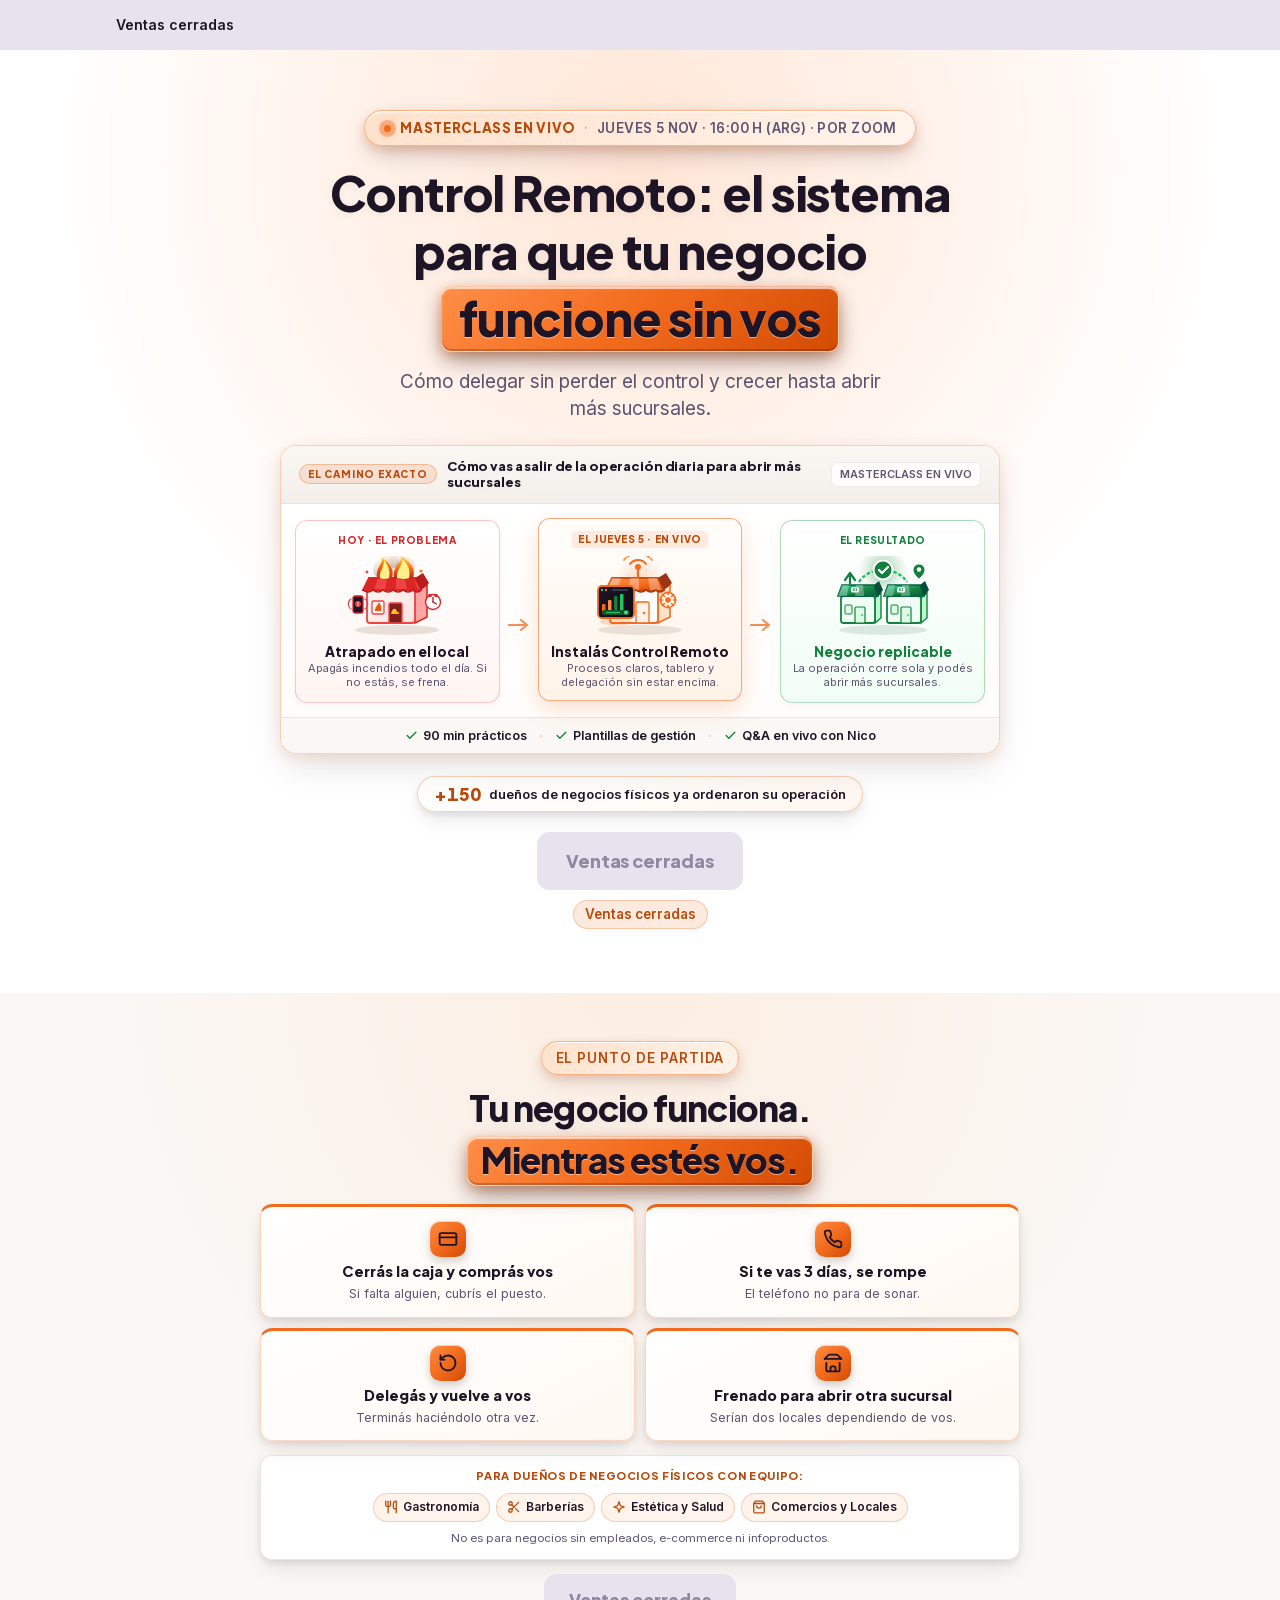
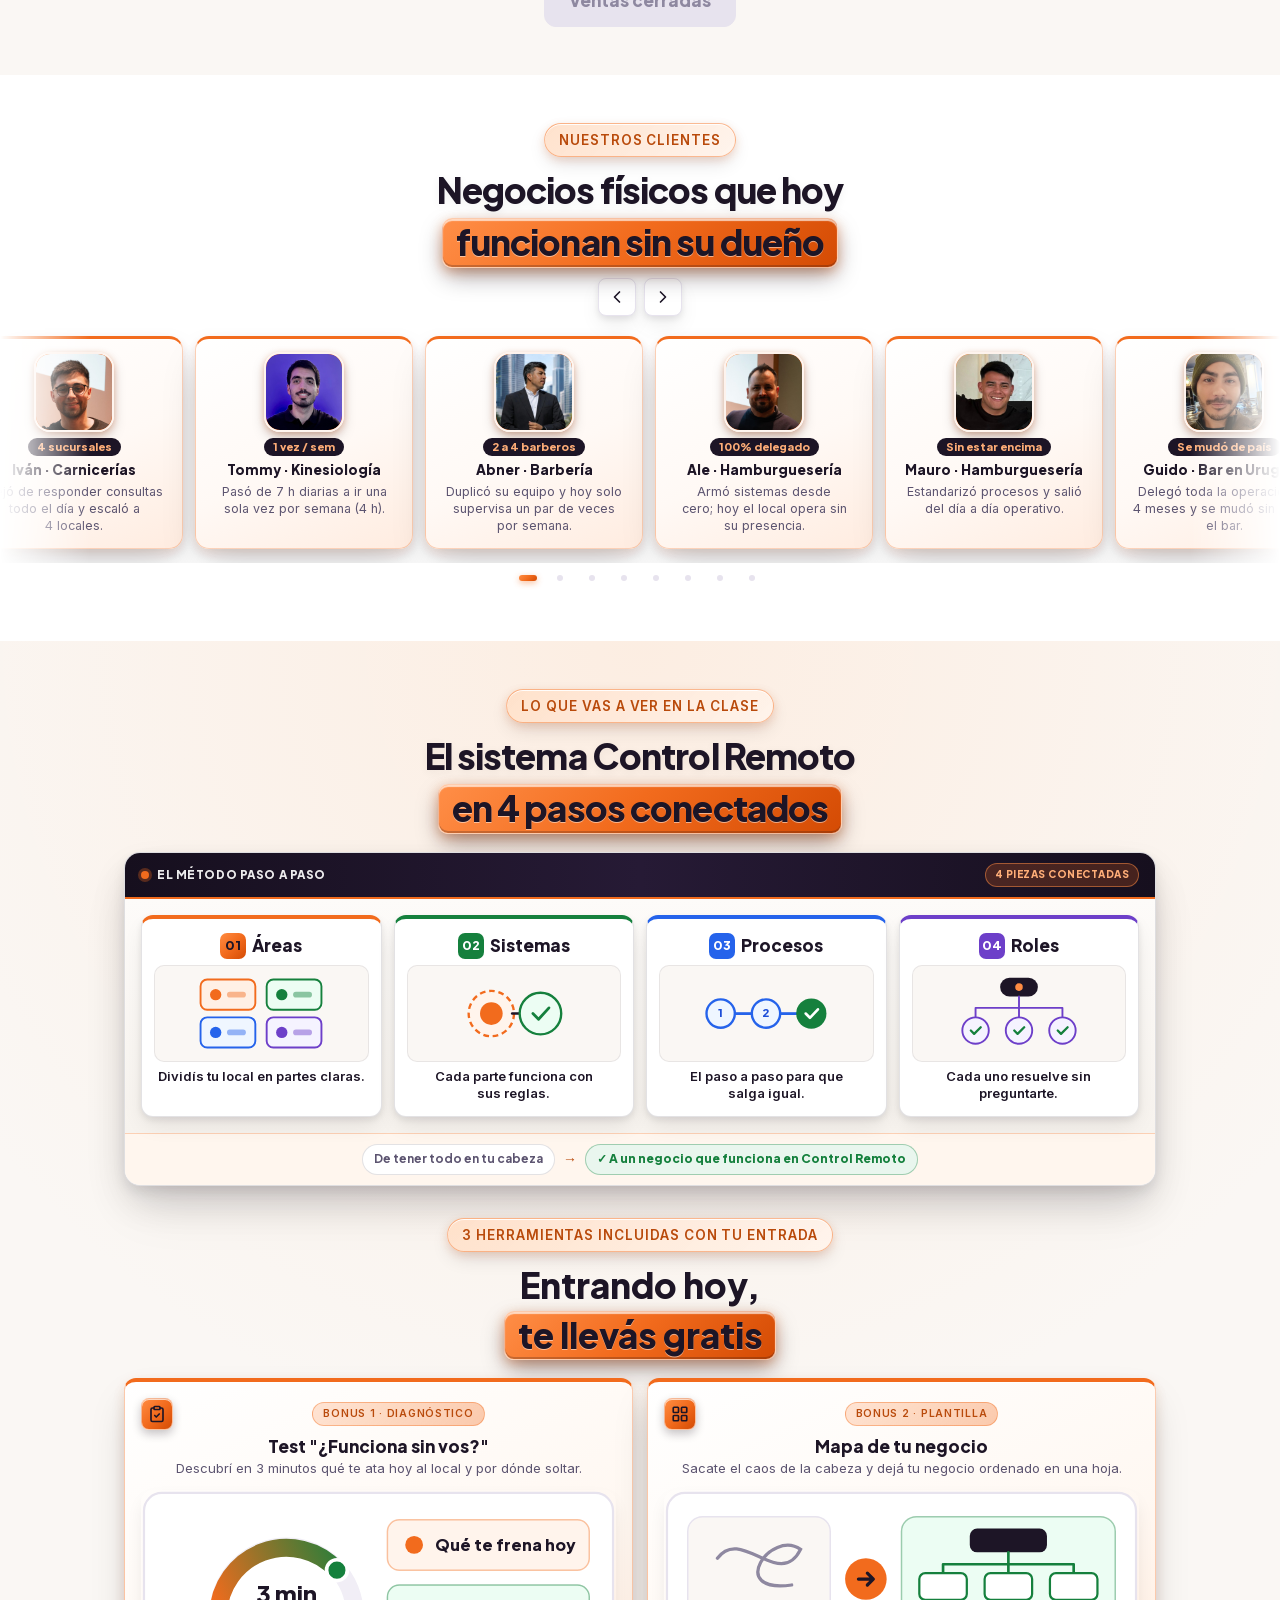
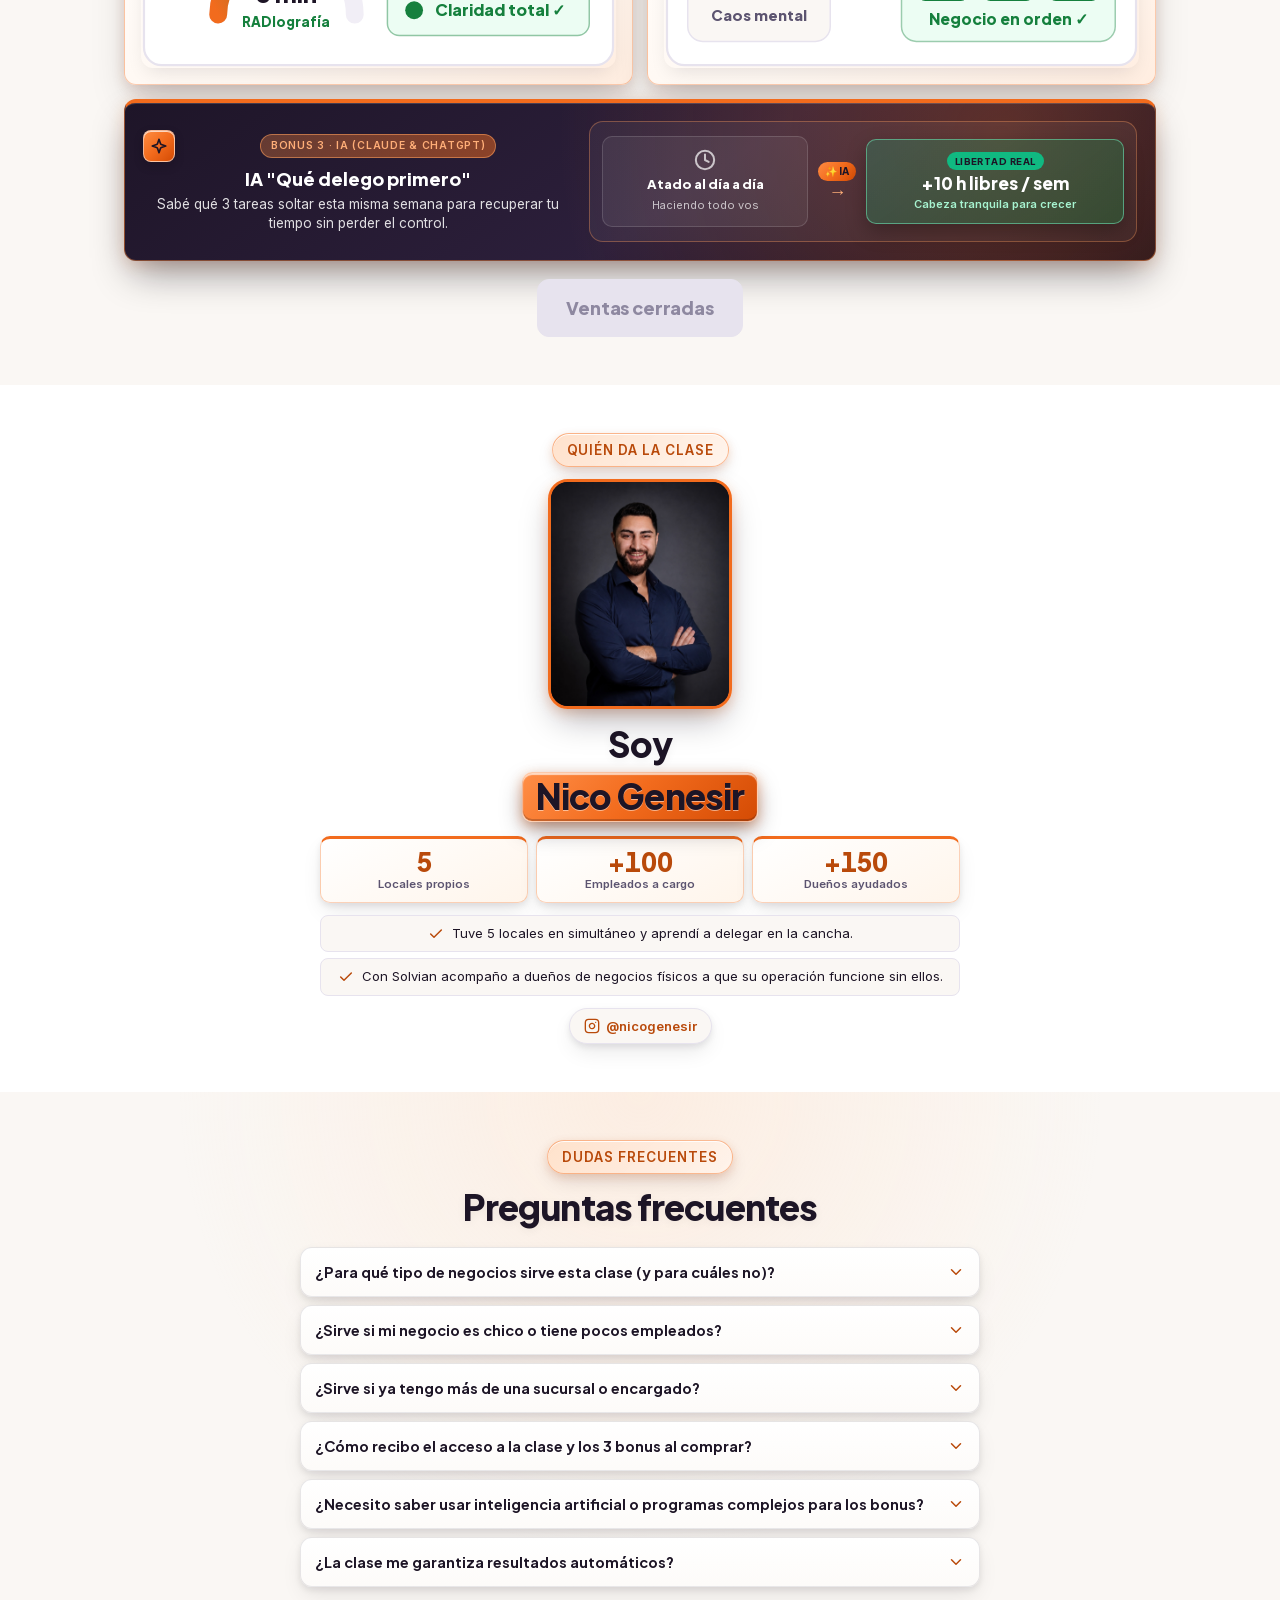
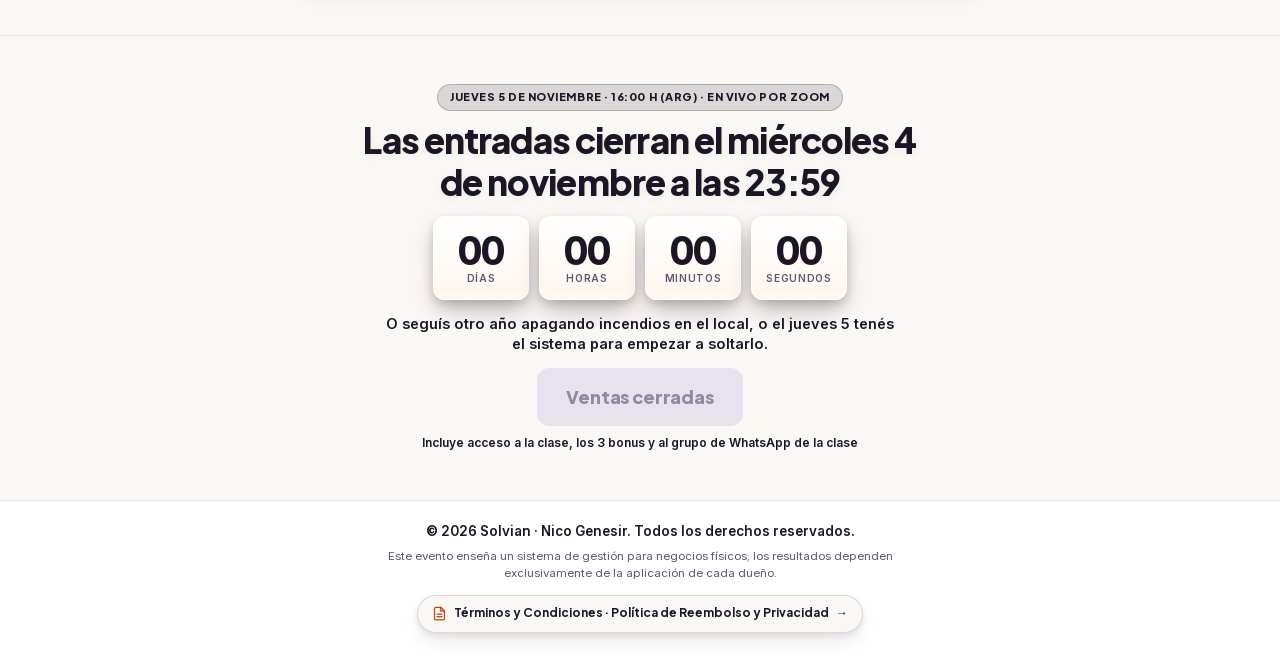
==== commit 00cb7e71: "feat(hero): nuevo copy de alto impacto y micro-escenas 2.5D de transformacion" ====
--- a/index.html
+++ b/index.html
@@ -29,7 +29,7 @@
   <link rel="icon" href="favicon.svg" type="image/svg+xml">
   <link rel="preload" href="assets/fonts/plus-jakarta-sans-800.woff2" as="font" type="font/woff2" crossorigin>
   <link rel="preload" href="assets/fonts/plus-jakarta-sans-700.woff2" as="font" type="font/woff2" crossorigin>
-  <link rel="stylesheet" href="styles.css?v=11">
+  <link rel="stylesheet" href="styles.css?v=12">
 
   <!-- Meta Pixel Code -->
   <script>
@@ -110,202 +110,271 @@
 
           <p class="hero-subtitle">Cómo delegar sin perder el control y crecer hasta abrir más sucursales.</p>
 
-          <!-- Blueprint: Plano de Transformación Operativa con Ilustraciones de Negocio -->
-          <div class="hero-blueprint" role="region" aria-label="Plano de transformación operativa de la Masterclass Control Remoto">
-            <!-- Esquinas técnicas con marcas de cota del blueprint (+) -->
-            <span class="blueprint-cota blueprint-cota-tl" aria-hidden="true">+</span>
-            <span class="blueprint-cota blueprint-cota-tr" aria-hidden="true">+</span>
-            <span class="blueprint-cota blueprint-cota-bl" aria-hidden="true">+</span>
-            <span class="blueprint-cota blueprint-cota-br" aria-hidden="true">+</span>
-
-            <!-- Encabezado técnico del blueprint -->
-            <div class="blueprint-header">
-              <div class="blueprint-title-wrap">
-                <span class="blueprint-tag-pill">PLANO OPERATIVO</span>
-                <span class="blueprint-title-text">TRANSFORMACIÓN EN LA MASTERCLASS</span>
-              </div>
-              <span class="blueprint-meta-tag" aria-hidden="true">JUEVES 5 NOV · EN VIVO</span>
-            </div>
-
-            <!-- Grilla visual de 3 etapas ilustradas -->
-            <div class="blueprint-stages">
-              <!-- Etapa 1: Negocio en llamas -->
-              <div class="stage-card stage-card-fire">
-                <span class="stage-phase-badge stage-badge-fire">01 · PUNTO DE PARTIDA</span>
-                <div class="stage-illu-box">
-                  <svg class="blueprint-illu" viewBox="0 0 92 72" fill="none" xmlns="http://www.w3.org/2000/svg" aria-hidden="true">
+          <!-- Tarjeta de Transformación Operativa con Micro-escenas 2.5D -->
+          <div class="hero-journey-card" role="region" aria-label="El camino exacto para salir de la operación diaria y abrir más sucursales">
+            <!-- Encabezado editorial de alto impacto (Opción B) -->
+            <div class="journey-header">
+              <div class="journey-title-group">
+                <span class="journey-pill-badge">EL CAMINO EXACTO</span>
+                <h2 class="journey-heading">Cómo vas a salir de la operación diaria para abrir más sucursales</h2>
+              </div>
+              <span class="journey-meta-tag" aria-hidden="true">MASTERCLASS EN VIVO</span>
+            </div>
+
+            <!-- Grilla visual de 3 etapas en micro-escenas 2.5D -->
+            <div class="journey-stages">
+              <!-- Etapa 1: Atrapado en el local -->
+              <div class="journey-step journey-step-pain">
+                <span class="journey-step-tag journey-tag-pain">HOY · EL PROBLEMA</span>
+                <div class="journey-illu-wrap">
+                  <svg class="journey-illu-svg" viewBox="0 0 100 80" fill="none" xmlns="http://www.w3.org/2000/svg" aria-hidden="true">
                     <defs>
-                      <linearGradient id="fireGrad-main" x1="0" y1="1" x2="0" y2="0">
-                        <stop offset="0%" stop-color="#EF4444"/>
-                        <stop offset="60%" stop-color="#F97316"/>
-                        <stop offset="100%" stop-color="#FBBF24"/>
-                      </linearGradient>
-                      <linearGradient id="fireGrad-inner" x1="0" y1="1" x2="0" y2="0">
-                        <stop offset="0%" stop-color="#F97316"/>
+                      <linearGradient id="fireGrad-vol1" x1="0" y1="1" x2="0" y2="0">
+                        <stop offset="0%" stop-color="#DC2626"/>
+                        <stop offset="45%" stop-color="#EA580C"/>
+                        <stop offset="80%" stop-color="#F59E0B"/>
                         <stop offset="100%" stop-color="#FEF08A"/>
                       </linearGradient>
-                      <linearGradient id="smokeGrad" x1="0" y1="1" x2="0" y2="0">
-                        <stop offset="0%" stop-color="#94A3B8" stop-opacity="0.4"/>
-                        <stop offset="100%" stop-color="#CBD5E1" stop-opacity="0.05"/>
+                      <linearGradient id="fireGrad-vol2" x1="0" y1="1" x2="0" y2="0">
+                        <stop offset="0%" stop-color="#B91C1C"/>
+                        <stop offset="50%" stop-color="#F97316"/>
+                        <stop offset="100%" stop-color="#FDE047"/>
                       </linearGradient>
+                      <linearGradient id="smokeVol" x1="0" y1="1" x2="0" y2="0">
+                        <stop offset="0%" stop-color="#64748B" stop-opacity="0.35"/>
+                        <stop offset="100%" stop-color="#94A3B8" stop-opacity="0.05"/>
+                      </linearGradient>
+                      <linearGradient id="wallFireGrad" x1="0" y1="0" x2="1" y2="1">
+                        <stop offset="0%" stop-color="#FFF5F2"/>
+                        <stop offset="100%" stop-color="#FEE2E2"/>
+                      </linearGradient>
+                      <radialGradient id="fireGlow" cx="50%" cy="30%" r="50%">
+                        <stop offset="0%" stop-color="#F97316" stop-opacity="0.25"/>
+                        <stop offset="100%" stop-color="#F97316" stop-opacity="0"/>
+                      </radialGradient>
                     </defs>
-                    <circle cx="34" cy="11" r="5" fill="url(#smokeGrad)"/>
-                    <circle cx="58" cy="8" r="6" fill="url(#smokeGrad)"/>
-                    <circle cx="46" cy="5" r="4" fill="url(#smokeGrad)"/>
-                    <line x1="8" y1="66" x2="84" y2="66" stroke="#E2DCD5" stroke-width="2" stroke-linecap="round"/>
-                    <rect x="22" y="28" width="48" height="38" rx="3" fill="#FFF7F5" stroke="#DC2626" stroke-width="1.8"/>
-                    <rect x="40" y="44" width="13" height="22" rx="1.5" fill="#FEE2E2" stroke="#DC2626" stroke-width="1.3"/>
-                    <circle cx="49" cy="55" r="1.2" fill="#DC2626"/>
-                    <rect x="26" y="42" width="10" height="12" rx="1.5" fill="#FEF2F2" stroke="#DC2626" stroke-width="1.3"/>
-                    <path d="M28 52C28 48 31 46 31 44C33 46 35 48 34 52H28Z" fill="#F97316"/>
-                    <path d="M18 28L22 18H70L74 28H18Z" fill="#F87171" stroke="#DC2626" stroke-width="1.6"/>
-                    <path d="M22 18L18 28H28L30 18H22Z" fill="#DC2626"/>
-                    <path d="M38 18L37 28H47L46 18H38Z" fill="#DC2626"/>
-                    <path d="M54 18L56 28H66L62 18H54Z" fill="#DC2626"/>
-                    <path d="M18 28Q22 32 26 28Q30 32 34 28Q38 32 42 28Q46 32 50 28Q54 32 58 28Q62 32 66 28Q70 32 74 28" stroke="#DC2626" stroke-width="1.4" fill="none"/>
-                    <path d="M32 18C31 11 36 7 35 2C39 6 43 11 41 18C41 18 36 20 32 18Z" fill="url(#fireGrad-main)"/>
-                    <path d="M34 18C33 13 36 10 36 6C38 9 40 13 39 18C39 18 36 19 34 18Z" fill="url(#fireGrad-inner)"/>
-                    <path d="M48 18C47 10 54 6 52 1C57 5 62 10 60 18C60 18 54 20 48 18Z" fill="url(#fireGrad-main)"/>
-                    <path d="M50 18C49 12 54 9 53 5C56 8 59 12 58 18C58 18 54 19 50 18Z" fill="url(#fireGrad-inner)"/>
-                    <circle cx="16" cy="14" r="1.5" fill="#EF4444"/>
-                    <circle cx="76" cy="14" r="1.8" fill="#F97316"/>
-                    <path d="M72 8L76 5M78 10L82 9" stroke="#EF4444" stroke-width="1.4" stroke-linecap="round"/>
+
+                    <ellipse cx="50" cy="74" rx="42" ry="5" fill="#E8DFD8"/>
+                    <circle cx="48" cy="24" r="26" fill="url(#fireGlow)"/>
+
+                    <circle cx="34" cy="14" r="8" fill="url(#smokeVol)"/>
+                    <circle cx="58" cy="10" r="10" fill="url(#smokeVol)"/>
+                    <circle cx="46" cy="6" r="6" fill="url(#smokeVol)"/>
+
+                    <path d="M68 36L80 29V61L68 67V36Z" fill="#FCA5A5" stroke="#DC2626" stroke-width="1.6"/>
+                    <path d="M22 34L35 25H77L68 34H22Z" fill="#FECDD3"/>
+
+                    <rect x="20" y="34" width="48" height="33" rx="3" fill="url(#wallFireGrad)" stroke="#EF4444" stroke-width="1.8"/>
+
+                    <rect x="42" y="47" width="13" height="20" rx="1.5" fill="#7F1D1D" stroke="#EF4444" stroke-width="1.4"/>
+                    <path d="M44 58C45 52 49 50 51 58H44Z" fill="#FBBF24"/>
+                    <circle cx="51" cy="57" r="1.2" fill="#F59E0B"/>
+
+                    <rect x="25" y="45" width="12" height="13" rx="1.5" fill="#FEF2F2" stroke="#EF4444" stroke-width="1.3"/>
+                    <path d="M28 55C28 50 32 48 32 46C34 49 35 52 34 55H28Z" fill="#EA580C"/>
+
+                    <path d="M16 34L22 22H68L74 34H16Z" fill="#EF4444" stroke="#DC2626" stroke-width="1.8"/>
+                    <path d="M74 34L82 27L76 17L68 22L74 34Z" fill="#B91C1C"/>
+                    <path d="M22 22L16 34H27L31 22H22Z" fill="#DC2626"/>
+                    <path d="M40 22L38 34H49L49 22H40Z" fill="#DC2626"/>
+                    <path d="M58 22L60 34H71L67 22H58Z" fill="#DC2626"/>
+                    <path d="M16 34Q21 38 26 34Q31 38 36 34Q41 38 46 34Q51 38 56 34Q61 38 66 34Q71 38 74 34" stroke="#B91C1C" stroke-width="1.5" fill="none"/>
+
+                    <path d="M30 22C28 12 37 6 35 1C41 6 48 12 45 22C45 22 37 25 30 22Z" fill="url(#fireGrad-vol1)"/>
+                    <path d="M33 22C32 15 38 10 37 4C40 8 44 14 42 22C42 22 37 24 33 22Z" fill="#FEF08A"/>
+
+                    <path d="M47 22C45 10 57 4 54 0C61 5 70 11 66 22C66 22 56 25 47 22Z" fill="url(#fireGrad-vol2)"/>
+                    <path d="M50 22C49 14 57 8 55 3C60 7 64 13 62 22C62 22 57 24 50 22Z" fill="#FEF08A"/>
+
+                    <g transform="translate(6, 38)">
+                      <rect x="0" y="2" width="10" height="17" rx="2" fill="#1E1528" stroke="#DC2626" stroke-width="1.3"/>
+                      <circle cx="5" cy="10" r="3" fill="#EF4444"/>
+                      <line x1="5" y1="8.5" x2="5" y2="10" stroke="#FFF" stroke-width="0.9" stroke-linecap="round"/>
+                      <circle cx="5" cy="11.5" r="0.5" fill="#FFF"/>
+                      <path d="M-2 5A6 6 0 0 0 -2 15M12 5A6 6 0 0 1 12 15" stroke="#EF4444" stroke-width="1.2" stroke-linecap="round" fill="none"/>
+                    </g>
+
+                    <g transform="translate(78, 38)">
+                      <circle cx="8" cy="8" r="7.5" fill="#FFFFFF" stroke="#DC2626" stroke-width="1.4"/>
+                      <circle cx="5" cy="1.5" r="1.8" fill="#DC2626"/>
+                      <circle cx="11" cy="1.5" r="1.8" fill="#DC2626"/>
+                      <line x1="8" y1="8" x2="8" y2="3.5" stroke="#B91C1C" stroke-width="1.4" stroke-linecap="round"/>
+                      <line x1="8" y1="8" x2="11.5" y2="10" stroke="#B91C1C" stroke-width="1.4" stroke-linecap="round"/>
+                    </g>
+
+                    <circle cx="74" cy="15" r="1.6" fill="#F97316"/>
+                    <circle cx="20" cy="16" r="1.4" fill="#EF4444"/>
                   </svg>
                 </div>
-                <div class="stage-info">
-                  <strong class="stage-title">Negocio en llamas</strong>
-                  <span class="stage-desc">Apagando incendios todo el día</span>
+                <div class="journey-info">
+                  <strong class="journey-title">Atrapado en el local</strong>
+                  <span class="journey-desc">Apagás incendios todo el día. Si no estás, se frena.</span>
                 </div>
               </div>
 
               <!-- Flecha conectora 1 -->
-              <div class="stage-connector" aria-hidden="true">
-                <svg class="stage-arrow-svg" width="22" height="14" viewBox="0 0 22 14" fill="none">
-                  <path d="M1 7H19M19 7L13 2M19 7L13 12" stroke="currentColor" stroke-width="2" stroke-linecap="round" stroke-linejoin="round"/>
-                </svg>
-              </div>
-
-              <!-- Etapa 2: Sistema ordenado -->
-              <div class="stage-card stage-card-system is-highlighted">
-                <span class="stage-phase-badge stage-badge-system">02 · EN LA CLASE</span>
-                <div class="stage-illu-box">
-                  <svg class="blueprint-illu" viewBox="0 0 92 72" fill="none" xmlns="http://www.w3.org/2000/svg" aria-hidden="true">
+              <div class="journey-connector" aria-hidden="true">
+                <svg class="journey-arrow-svg" width="22" height="14" viewBox="0 0 22 14" fill="none">
+                  <path d="M1 7H19M19 7L13 2M19 7L13 12" stroke="currentColor" stroke-width="2.2" stroke-linecap="round" stroke-linejoin="round"/>
+                </svg>
+              </div>
+
+              <!-- Etapa 2: Instalás Control Remoto -->
+              <div class="journey-step journey-step-system is-featured">
+                <span class="journey-step-tag journey-tag-system">EL JUEVES 5 · EN VIVO</span>
+                <div class="journey-illu-wrap">
+                  <svg class="journey-illu-svg" viewBox="0 0 100 80" fill="none" xmlns="http://www.w3.org/2000/svg" aria-hidden="true">
                     <defs>
-                      <linearGradient id="solvianGrad" x1="0" y1="0" x2="1" y2="1">
-                        <stop offset="0%" stop-color="#FF8C42"/>
-                        <stop offset="100%" stop-color="#F26B1D"/>
+                      <linearGradient id="solvianRoof" x1="0" y1="0" x2="1" y2="1">
+                        <stop offset="0%" stop-color="#FF9854"/>
+                        <stop offset="60%" stop-color="#F26B1D"/>
+                        <stop offset="100%" stop-color="#D44B04"/>
                       </linearGradient>
-                      <linearGradient id="cardGrad" x1="0" y1="0" x2="0" y2="1">
-                        <stop offset="0%" stop-color="#FFFFFF"/>
-                        <stop offset="100%" stop-color="#FFF9F5"/>
+                      <linearGradient id="tabletGlass" x1="0" y1="0" x2="1" y2="1">
+                        <stop offset="0%" stop-color="#1E1528"/>
+                        <stop offset="100%" stop-color="#0F0A15"/>
                       </linearGradient>
+                      <radialGradient id="solvianGlow" cx="50%" cy="40%" r="50%">
+                        <stop offset="0%" stop-color="#F26B1D" stop-opacity="0.22"/>
+                        <stop offset="100%" stop-color="#F26B1D" stop-opacity="0"/>
+                      </radialGradient>
                     </defs>
-                    <path d="M38 6A10 10 0 0 1 54 6" stroke="#F26B1D" stroke-width="1.8" stroke-linecap="round" fill="none"/>
-                    <path d="M33 3A16 16 0 0 1 59 3" stroke="#FF8C42" stroke-width="1.5" stroke-dasharray="2.5 2" stroke-linecap="round" fill="none"/>
-                    <line x1="46" y1="18" x2="46" y2="10" stroke="#F26B1D" stroke-width="2" stroke-linecap="round"/>
-                    <circle cx="46" cy="9" r="2.5" fill="#F26B1D"/>
-                    <line x1="8" y1="66" x2="84" y2="66" stroke="#E2DCD5" stroke-width="2" stroke-linecap="round"/>
-                    <rect x="22" y="28" width="48" height="38" rx="3" fill="#FFFBF7" stroke="#F26B1D" stroke-width="1.8"/>
-                    <rect x="44" y="44" width="13" height="22" rx="1.5" fill="#FFF2E8" stroke="#F26B1D" stroke-width="1.3"/>
-                    <circle cx="53" cy="55" r="1.2" fill="#F26B1D"/>
-                    <path d="M18 28L22 18H70L74 28H18Z" fill="url(#solvianGrad)" stroke="#D95A10" stroke-width="1.6"/>
-                    <path d="M22 18L18 28H28L30 18H22Z" fill="#FFFFFF" fill-opacity="0.3"/>
-                    <path d="M38 18L37 28H47L46 18H38Z" fill="#FFFFFF" fill-opacity="0.3"/>
-                    <path d="M54 18L56 28H66L62 18H54Z" fill="#FFFFFF" fill-opacity="0.3"/>
-                    <path d="M18 28Q22 32 26 28Q30 32 34 28Q38 32 42 28Q46 32 50 28Q54 32 58 28Q62 32 66 28Q70 32 74 28" stroke="#D95A10" stroke-width="1.4" fill="none"/>
-                    <!-- Tablero de gestión flotante -->
-                    <rect x="14" y="36" width="28" height="26" rx="3.5" fill="url(#cardGrad)" stroke="#F26B1D" stroke-width="1.5"/>
-                    <rect x="14" y="36" width="28" height="6" rx="3.5" fill="#F26B1D"/>
-                    <circle cx="18" cy="39" r="1" fill="#FFFFFF"/>
-                    <circle cx="21" cy="39" r="1" fill="#FFFFFF"/>
-                    <line x1="22" y1="46" x2="38" y2="46" stroke="#15803D" stroke-width="1.6" stroke-linecap="round"/>
-                    <circle cx="18" cy="46" r="1.4" fill="#15803D"/>
-                    <line x1="22" y1="51" x2="36" y2="51" stroke="#F26B1D" stroke-width="1.6" stroke-linecap="round"/>
-                    <circle cx="18" cy="51" r="1.4" fill="#F26B1D"/>
-                    <line x1="22" y1="56" x2="33" y2="56" stroke="#2563EB" stroke-width="1.6" stroke-linecap="round"/>
-                    <circle cx="18" cy="56" r="1.4" fill="#2563EB"/>
-                    <!-- Engranaje lateral -->
-                    <g transform="translate(64, 40)">
-                      <circle cx="6" cy="6" r="5" fill="#FFEFE5" stroke="#F26B1D" stroke-width="1.4"/>
-                      <circle cx="6" cy="6" r="2" fill="#F26B1D"/>
-                      <path d="M6 0V3M6 9V12M0 6H3M9 6H12" stroke="#F26B1D" stroke-width="1.4" stroke-linecap="round"/>
+
+                    <ellipse cx="50" cy="74" rx="42" ry="5" fill="#EAE0D6"/>
+                    <circle cx="50" cy="30" r="26" fill="url(#solvianGlow)"/>
+
+                    <path d="M68 36L80 29V61L68 67V36Z" fill="#FFE2CC" stroke="#F26B1D" stroke-width="1.6"/>
+                    <path d="M22 34L35 25H77L68 34H22Z" fill="#FFF0E5"/>
+
+                    <rect x="20" y="34" width="48" height="33" rx="3" fill="#FFFDFB" stroke="#F26B1D" stroke-width="1.8"/>
+
+                    <rect x="46" y="46" width="13" height="21" rx="1.5" fill="#FFF1E6" stroke="#F26B1D" stroke-width="1.3"/>
+                    <circle cx="54" cy="57" r="1.2" fill="#F26B1D"/>
+
+                    <path d="M16 34L22 22H68L74 34H16Z" fill="url(#solvianRoof)" stroke="#D44B04" stroke-width="1.8"/>
+                    <path d="M74 34L82 27L76 17L68 22L74 34Z" fill="#9A3412"/>
+                    <path d="M22 22L16 34H27L31 22H22Z" fill="#FFFFFF" fill-opacity="0.32"/>
+                    <path d="M40 22L38 34H49L49 22H40Z" fill="#FFFFFF" fill-opacity="0.32"/>
+                    <path d="M58 22L60 34H71L67 22H58Z" fill="#FFFFFF" fill-opacity="0.32"/>
+                    <path d="M16 34Q21 38 26 34Q31 38 36 34Q41 38 46 34Q51 38 56 34Q61 38 66 34Q71 38 74 34" stroke="#9A3412" stroke-width="1.5" fill="none"/>
+
+                    <path d="M40 8A10 10 0 0 1 56 8" stroke="#F26B1D" stroke-width="2" stroke-linecap="round" fill="none"/>
+                    <path d="M34 4A18 18 0 0 1 62 4" stroke="#FF8C42" stroke-width="1.8" stroke-dasharray="3 2" stroke-linecap="round" fill="none"/>
+                    <line x1="48" y1="22" x2="48" y2="12" stroke="#F26B1D" stroke-width="2.2" stroke-linecap="round"/>
+                    <circle cx="48" cy="11" r="3" fill="#F26B1D"/>
+
+                    <ellipse cx="26" cy="66" rx="16" ry="3.5" fill="rgba(242,107,29,0.22)"/>
+                    <g transform="translate(8, 30)">
+                      <rect x="0" y="0" width="36" height="32" rx="4" fill="url(#tabletGlass)" stroke="#F26B1D" stroke-width="1.8"/>
+                      <circle cx="4" cy="4" r="1.2" fill="#22C55E"/>
+                      <circle cx="8" cy="4" r="1.2" fill="#F26B1D"/>
+                      <line x1="14" y1="4" x2="30" y2="4" stroke="#475569" stroke-width="1.2"/>
+                      <rect x="4" y="18" width="3.5" height="8" rx="1" fill="#F26B1D"/>
+                      <rect x="10" y="14" width="3.5" height="12" rx="1" fill="#FF8C42"/>
+                      <rect x="16" y="10" width="3.5" height="16" rx="1" fill="#15803D"/>
+                      <rect x="22" y="8" width="3.5" height="18" rx="1" fill="#22C55E"/>
+                      <rect x="4" y="24" width="28" height="5" rx="2.5" fill="#14532D"/>
+                      <circle cx="28" cy="26.5" r="2" fill="#4ADE80"/>
+                      <line x1="8" y1="26.5" x2="22" y2="26.5" stroke="#22C55E" stroke-width="1.2"/>
+                    </g>
+
+                    <g transform="translate(70, 36)">
+                      <circle cx="8" cy="8" r="7.5" fill="#FFF7ED" stroke="#F26B1D" stroke-width="1.6"/>
+                      <circle cx="8" cy="8" r="2.8" fill="#F26B1D"/>
+                      <path d="M8 0V2.5M8 13.5V16M0 8H2.5M13.5 8H16M2.5 2.5L4.5 4.5M11.5 11.5L13.5 13.5M13.5 2.5L11.5 4.5M2.5 13.5L4.5 11.5" stroke="#F26B1D" stroke-width="1.6" stroke-linecap="round"/>
                     </g>
                   </svg>
                 </div>
-                <div class="stage-info">
-                  <strong class="stage-title">Sistema ordenado</strong>
-                  <span class="stage-desc">El método Control Remoto</span>
+                <div class="journey-info">
+                  <strong class="journey-title">Instalás Control Remoto</strong>
+                  <span class="journey-desc">Procesos claros, tablero y delegación sin estar encima.</span>
                 </div>
               </div>
 
               <!-- Flecha conectora 2 -->
-              <div class="stage-connector" aria-hidden="true">
-                <svg class="stage-arrow-svg" width="22" height="14" viewBox="0 0 22 14" fill="none">
-                  <path d="M1 7H19M19 7L13 2M19 7L13 12" stroke="currentColor" stroke-width="2" stroke-linecap="round" stroke-linejoin="round"/>
-                </svg>
-              </div>
-
-              <!-- Etapa 3: Listo para replicar -->
-              <div class="stage-card stage-card-scale">
-                <span class="stage-phase-badge stage-badge-scale">03 · RESULTADO</span>
-                <div class="stage-illu-box">
-                  <svg class="blueprint-illu" viewBox="0 0 92 72" fill="none" xmlns="http://www.w3.org/2000/svg" aria-hidden="true">
+              <div class="journey-connector" aria-hidden="true">
+                <svg class="journey-arrow-svg" width="22" height="14" viewBox="0 0 22 14" fill="none">
+                  <path d="M1 7H19M19 7L13 2M19 7L13 12" stroke="currentColor" stroke-width="2.2" stroke-linecap="round" stroke-linejoin="round"/>
+                </svg>
+              </div>
+
+              <!-- Etapa 3: Negocio replicable -->
+              <div class="journey-step journey-step-scale">
+                <span class="journey-step-tag journey-tag-scale">EL RESULTADO</span>
+                <div class="journey-illu-wrap">
+                  <svg class="journey-illu-svg" viewBox="0 0 100 80" fill="none" xmlns="http://www.w3.org/2000/svg" aria-hidden="true">
                     <defs>
-                      <linearGradient id="greenGrad" x1="0" y1="0" x2="1" y2="1">
-                        <stop offset="0%" stop-color="#22C55E"/>
-                        <stop offset="100%" stop-color="#15803D"/>
+                      <linearGradient id="greenRoof" x1="0" y1="0" x2="1" y2="1">
+                        <stop offset="0%" stop-color="#34D399"/>
+                        <stop offset="60%" stop-color="#15803D"/>
+                        <stop offset="100%" stop-color="#065F46"/>
                       </linearGradient>
+                      <radialGradient id="greenGlow" cx="50%" cy="30%" r="50%">
+                        <stop offset="0%" stop-color="#15803D" stop-opacity="0.22"/>
+                        <stop offset="100%" stop-color="#15803D" stop-opacity="0"/>
+                      </radialGradient>
                     </defs>
-                    <line x1="6" y1="66" x2="86" y2="66" stroke="#E2DCD5" stroke-width="2" stroke-linecap="round"/>
-                    <!-- Arco de expansión entre sucursales -->
-                    <path d="M28 26C36 14 56 14 64 26" stroke="#15803D" stroke-width="1.8" stroke-dasharray="2.5 2" fill="none"/>
-                    <circle cx="46" cy="15" r="7" fill="#15803D" stroke="#FFFFFF" stroke-width="1.5"/>
-                    <path d="M42.5 15L45 17.5L49.5 13" stroke="#FFFFFF" stroke-width="1.6" stroke-linecap="round" stroke-linejoin="round"/>
-                    <!-- Local 1 -->
-                    <rect x="10" y="32" width="34" height="34" rx="2.5" fill="#F0FDF4" stroke="#15803D" stroke-width="1.6"/>
-                    <path d="M8 32L11 24H43L46 32H8Z" fill="url(#greenGrad)" stroke="#15803D" stroke-width="1.4"/>
-                    <path d="M11 24L8 32H16L18 24H11Z" fill="#FFFFFF" fill-opacity="0.3"/>
-                    <path d="M26 24L25 32H33L32 24H26Z" fill="#FFFFFF" fill-opacity="0.3"/>
-                    <path d="M8 32Q12 35 16 32Q20 35 24 32Q28 35 32 32Q36 35 40 32Q43 35 46 32" stroke="#15803D" stroke-width="1.2" fill="none"/>
-                    <rect x="23" y="46" width="10" height="20" rx="1.2" fill="#DCFCE7" stroke="#15803D" stroke-width="1.2"/>
-                    <circle cx="30" cy="56" r="0.9" fill="#15803D"/>
-                    <rect x="14" y="44" width="7" height="9" rx="1" fill="#DCFCE7" stroke="#15803D" stroke-width="1"/>
-                    <!-- Local 2 -->
-                    <rect x="48" y="32" width="34" height="34" rx="2.5" fill="#F0FDF4" stroke="#15803D" stroke-width="1.6"/>
-                    <path d="M46 32L49 24H81L84 32H46Z" fill="url(#greenGrad)" stroke="#15803D" stroke-width="1.4"/>
-                    <path d="M49 24L46 32H54L56 24H49Z" fill="#FFFFFF" fill-opacity="0.3"/>
-                    <path d="M64 24L63 32H71L70 24H64Z" fill="#FFFFFF" fill-opacity="0.3"/>
-                    <path d="M46 32Q50 35 54 32Q58 35 62 32Q66 35 70 32Q74 35 78 32Q81 35 84 32" stroke="#15803D" stroke-width="1.2" fill="none"/>
-                    <rect x="61" y="46" width="10" height="20" rx="1.2" fill="#DCFCE7" stroke="#15803D" stroke-width="1.2"/>
-                    <circle cx="68" cy="56" r="0.9" fill="#15803D"/>
-                    <rect x="52" y="44" width="7" height="9" rx="1" fill="#DCFCE7" stroke="#15803D" stroke-width="1"/>
-                    <!-- Pin de nueva sucursal -->
-                    <g transform="translate(68, 6)">
-                      <path d="M6 0C3.24 0 1 2.24 1 5C1 8.5 6 13 6 13C6 13 11 8.5 11 5C11 2.24 8.76 0 6 0Z" fill="#22C55E"/>
-                      <circle cx="6" cy="5" r="2" fill="#FFFFFF"/>
+
+                    <ellipse cx="50" cy="74" rx="44" ry="5" fill="#DAE8E0"/>
+                    <circle cx="50" cy="20" r="26" fill="url(#greenGlow)"/>
+
+                    <path d="M42 42L48 37V62L42 67V42Z" fill="#BBF7D0" stroke="#15803D" stroke-width="1.4"/>
+                    <rect x="8" y="40" width="34" height="27" rx="2.5" fill="#F0FDF4" stroke="#15803D" stroke-width="1.8"/>
+                    <path d="M5 40L9 29H41L45 40H5Z" fill="url(#greenRoof)" stroke="#065F46" stroke-width="1.6"/>
+                    <path d="M45 40L50 34L46 25L41 29L45 40Z" fill="#064E3B"/>
+                    <path d="M9 29L5 40H14L16 29H9Z" fill="#FFFFFF" fill-opacity="0.3"/>
+                    <path d="M23 29L22 40H31L30 29H23Z" fill="#FFFFFF" fill-opacity="0.3"/>
+                    <rect x="22" y="51" width="10" height="16" rx="1.2" fill="#DCFCE7" stroke="#15803D" stroke-width="1.2"/>
+                    <circle cx="29" cy="59" r="0.8" fill="#15803D"/>
+                    <rect x="12" y="49" width="7" height="9" rx="1" fill="#DCFCE7" stroke="#15803D" stroke-width="1"/>
+                    <rect x="18" y="31" width="8" height="5.5" rx="1.5" fill="#FFFFFF" fill-opacity="0.95"/>
+                    <text x="22" y="35" font-family="sans-serif" font-size="4" font-weight="bold" fill="#15803D" text-anchor="middle">S1</text>
+
+                    <path d="M88 42L94 37V62L88 67V42Z" fill="#BBF7D0" stroke="#15803D" stroke-width="1.4"/>
+                    <rect x="54" y="40" width="34" height="27" rx="2.5" fill="#F0FDF4" stroke="#15803D" stroke-width="1.8"/>
+                    <path d="M51 40L55 29H87L91 40H51Z" fill="url(#greenRoof)" stroke="#065F46" stroke-width="1.6"/>
+                    <path d="M91 40L96 34L92 25L87 29L91 40Z" fill="#064E3B"/>
+                    <path d="M55 29L51 40H60L62 29H55Z" fill="#FFFFFF" fill-opacity="0.3"/>
+                    <path d="M69 29L68 40H77L76 29H69Z" fill="#FFFFFF" fill-opacity="0.3"/>
+                    <rect x="68" y="51" width="10" height="16" rx="1.2" fill="#DCFCE7" stroke="#15803D" stroke-width="1.2"/>
+                    <circle cx="75" cy="59" r="0.8" fill="#15803D"/>
+                    <rect x="58" y="49" width="7" height="9" rx="1" fill="#DCFCE7" stroke="#15803D" stroke-width="1"/>
+                    <rect x="64" y="31" width="8" height="5.5" rx="1.5" fill="#FFFFFF" fill-opacity="0.95"/>
+                    <text x="68" y="35" font-family="sans-serif" font-size="4" font-weight="bold" fill="#15803D" text-anchor="middle">S2</text>
+
+                    <path d="M26 26C36 10 64 10 74 26" stroke="#22C55E" stroke-width="2.4" stroke-dasharray="3.5 2" fill="none"/>
+                    
+                    <circle cx="50" cy="14" r="9.5" fill="#15803D" stroke="#FFFFFF" stroke-width="2" filter="drop-shadow(0 3px 6px rgba(21,128,61,0.35))"/>
+                    <path d="M46 14L49 17L55 11" stroke="#FFFFFF" stroke-width="2.2" stroke-linecap="round" stroke-linejoin="round"/>
+
+                    <g transform="translate(80, 8)">
+                      <path d="M6 0C2.68 0 0 2.68 0 6C0 10.5 6 15 6 15C6 15 12 10.5 12 6C12 2.68 9.32 0 6 0Z" fill="#15803D" stroke="#FFFFFF" stroke-width="1"/>
+                      <circle cx="6" cy="5.5" r="2.2" fill="#FFFFFF"/>
                     </g>
+                    
+                    <path d="M12 24L17 17L22 24M17 18V28" stroke="#15803D" stroke-width="2.2" stroke-linecap="round" stroke-linejoin="round"/>
                   </svg>
                 </div>
-                <div class="stage-info">
-                  <strong class="stage-title">Listo para replicar</strong>
-                  <span class="stage-desc">Abrir más sucursales</span>
-                </div>
-              </div>
-            </div>
-
-            <!-- Barra inferior técnica del plano -->
-            <div class="blueprint-specs">
-              <span class="blueprint-spec-item">
+                <div class="journey-info">
+                  <strong class="journey-title">Negocio replicable</strong>
+                  <span class="journey-desc">La operación corre sola y podés abrir más sucursales.</span>
+                </div>
+              </div>
+            </div>
+
+            <!-- Barra inferior con especificaciones en pastillas -->
+            <div class="journey-specs-bar">
+              <span class="journey-spec-pill">
                 <svg class="icon-lucide" width="13" height="13" viewBox="0 0 24 24" fill="none" stroke="currentColor" stroke-width="2.5" stroke-linecap="round" stroke-linejoin="round" aria-hidden="true"><path d="M20 6 9 17l-5-5"/></svg>
                 <span>90 min prácticos</span>
               </span>
-              <span class="blueprint-spec-sep" aria-hidden="true">·</span>
-              <span class="blueprint-spec-item">
+              <span class="journey-spec-dot" aria-hidden="true">·</span>
+              <span class="journey-spec-pill">
                 <svg class="icon-lucide" width="13" height="13" viewBox="0 0 24 24" fill="none" stroke="currentColor" stroke-width="2.5" stroke-linecap="round" stroke-linejoin="round" aria-hidden="true"><path d="M20 6 9 17l-5-5"/></svg>
                 <span>Plantillas de gestión</span>
               </span>
-              <span class="blueprint-spec-sep" aria-hidden="true">·</span>
-              <span class="blueprint-spec-item">
+              <span class="journey-spec-dot" aria-hidden="true">·</span>
+              <span class="journey-spec-pill">
                 <svg class="icon-lucide" width="13" height="13" viewBox="0 0 24 24" fill="none" stroke="currentColor" stroke-width="2.5" stroke-linecap="round" stroke-linejoin="round" aria-hidden="true"><path d="M20 6 9 17l-5-5"/></svg>
                 <span>Q&amp;A en vivo con Nico</span>
               </span>
--- a/styles.css
+++ b/styles.css
@@ -901,19 +901,17 @@
 }
 
 /* ==========================================================================
-   HERO BLUEPRINT: PLANO DE TRANSFORMACIÓN OPERATIVA
+   HERO JOURNEY CARD: EL CAMINO EXACTO PARA SALIR DE LA OPERACIÓN
    ========================================================================== */
-.hero-blueprint {
+.hero-journey-card {
   position: relative;
   width: 100%;
   max-width: 720px;
   margin-inline: auto;
   margin-bottom: 22px;
-  background-color: #FFFDF9;
-  background-image: radial-gradient(rgba(242, 107, 29, 0.12) 1px, transparent 1px);
-  background-size: 16px 16px;
-  border: 1px solid rgba(242, 107, 29, 0.35);
-  border-radius: 14px;
+  background: linear-gradient(180deg, #FFFFFF 0%, #FFFDFB 100%);
+  border: 1px solid rgba(242, 107, 29, 0.32);
+  border-radius: 16px;
   box-shadow:
     0 16px 38px -6px rgba(15, 10, 22, 0.12),
     0 4px 14px rgba(242, 107, 29, 0.14),
@@ -922,75 +920,66 @@
   transition: transform 160ms var(--ease-out), box-shadow 160ms var(--ease-out);
 }
 
-/* Corner Cotas (+) */
-.blueprint-cota {
-  position: absolute;
-  font-family: monospace, ui-monospace, sans-serif;
-  font-size: 14px;
-  font-weight: 700;
-  line-height: 1;
-  color: rgba(242, 107, 29, 0.55);
-  pointer-events: none;
-  user-select: none;
-  z-index: 2;
-}
-
-.blueprint-cota-tl { top: 6px; left: 8px; }
-.blueprint-cota-tr { top: 6px; right: 8px; }
-.blueprint-cota-bl { bottom: 6px; left: 8px; }
-.blueprint-cota-br { bottom: 6px; right: 8px; }
-
-/* Blueprint Header */
-.blueprint-header {
+/* Header */
+.journey-header {
   display: flex;
   align-items: center;
   justify-content: space-between;
-  padding: 10px 18px;
-  background: rgba(255, 255, 255, 0.85);
-  backdrop-filter: blur(8px);
-  -webkit-backdrop-filter: blur(8px);
+  padding: 12px 18px;
+  background: linear-gradient(180deg, #FAF7F3 0%, #F4EFEA 100%);
   border-bottom: 1px solid rgba(242, 107, 29, 0.18);
-  font-size: 0.75rem;
-}
-
-.blueprint-title-wrap {
-  display: inline-flex;
-  align-items: center;
-  gap: 8px;
-}
-
-.blueprint-tag-pill {
+  gap: 12px;
+}
+
+.journey-title-group {
+  display: flex;
+  align-items: center;
+  gap: 10px;
+  flex: 1 1 auto;
+  min-width: 0;
+}
+
+.journey-pill-badge {
   font-family: var(--font-display);
   font-size: 0.625rem;
   font-weight: 800;
   letter-spacing: 0.08em;
-  padding: 2px 7px;
-  border-radius: 4px;
+  padding: 3px 8px;
+  border-radius: 999px;
   background-color: rgba(242, 107, 29, 0.14);
+  border: 1px solid rgba(242, 107, 29, 0.35);
   color: var(--action-text);
   line-height: 1.2;
-}
-
-.blueprint-title-text {
-  font-family: var(--font-display);
+  white-space: nowrap;
+  flex-shrink: 0;
+}
+
+.journey-heading {
+  font-family: var(--font-display);
+  font-weight: 800;
+  font-size: 0.8125rem;
+  letter-spacing: -0.01em;
+  color: var(--ink);
+  line-height: 1.25;
+  text-align: left;
+  margin: 0;
+}
+
+.journey-meta-tag {
+  font-family: var(--font-body);
+  font-size: 0.6875rem;
   font-weight: 700;
-  font-size: 0.78125rem;
-  letter-spacing: 0.04em;
-  color: var(--ink);
-}
-
-.blueprint-meta-tag {
-  font-family: var(--font-body);
-  font-size: 0.71875rem;
-  font-weight: 600;
   color: var(--text-2);
-  background: rgba(29, 21, 38, 0.05);
+  background: rgba(255, 255, 255, 0.8);
+  border: 1px solid rgba(29, 21, 38, 0.08);
   padding: 3px 8px;
-  border-radius: 4px;
-}
-
-/* Blueprint Stages Grid */
-.blueprint-stages {
+  border-radius: 6px;
+  white-space: nowrap;
+  flex-shrink: 0;
+}
+
+/* Stages Grid */
+.journey-stages {
   display: flex;
   align-items: stretch;
   justify-content: space-between;
@@ -999,7 +988,7 @@
   width: 100%;
 }
 
-.stage-card {
+.journey-step {
   flex: 1 1 0;
   min-width: 0;
   display: flex;
@@ -1007,33 +996,33 @@
   align-items: center;
   text-align: center;
   padding: 12px 10px 10px;
-  border-radius: 10px;
-  background: rgba(255, 255, 255, 0.92);
+  border-radius: 12px;
+  background: rgba(255, 255, 255, 0.94);
   border: 1px solid rgba(29, 21, 38, 0.08);
   box-shadow: 0 2px 8px rgba(15, 10, 22, 0.04);
   transition: transform 140ms var(--ease-out), box-shadow 140ms var(--ease-out);
 }
 
-.stage-card-fire {
+.journey-step-pain {
   border-color: rgba(239, 68, 68, 0.28);
   background: linear-gradient(180deg, #FFFFFF 0%, #FFF5F2 100%);
 }
 
-.stage-card-system.is-highlighted {
-  border: 1.5px solid rgba(242, 107, 29, 0.5);
+.journey-step-system.is-featured {
+  border: 1.5px solid rgba(242, 107, 29, 0.55);
   background: linear-gradient(180deg, #FFFDFB 0%, #FFF3E8 100%);
   box-shadow:
-    0 6px 18px rgba(242, 107, 29, 0.18),
+    0 8px 22px rgba(242, 107, 29, 0.2),
     inset 0 1px 0 rgba(255, 255, 255, 0.95);
   transform: translateY(-2px);
 }
 
-.stage-card-scale {
+.journey-step-scale {
   border-color: rgba(21, 128, 61, 0.3);
   background: linear-gradient(180deg, #FFFFFF 0%, #F0FDF4 100%);
 }
 
-.stage-phase-badge {
+.journey-step-tag {
   display: inline-block;
   font-family: var(--font-display);
   font-size: 0.625rem;
@@ -1044,40 +1033,40 @@
   white-space: nowrap;
 }
 
-.stage-badge-fire {
+.journey-tag-pain {
   color: #DC2626;
 }
 
-.stage-badge-system {
+.journey-tag-system {
   color: var(--action-text);
   background: rgba(242, 107, 29, 0.12);
   padding: 1px 6px;
   border-radius: 4px;
 }
 
-.stage-badge-scale {
+.journey-tag-scale {
   color: #15803D;
 }
 
-/* Illustrated Visual Box */
-.stage-illu-box {
+/* 2.5D SVG Illustration Wrapper */
+.journey-illu-wrap {
   width: 100%;
-  max-width: 92px;
-  height: 72px;
+  max-width: 100px;
+  height: 80px;
   display: flex;
   align-items: center;
   justify-content: center;
   margin-bottom: 8px;
 }
 
-.blueprint-illu {
+.journey-illu-svg {
   width: 100%;
   height: 100%;
-  max-height: 72px;
+  max-height: 80px;
   display: block;
 }
 
-.stage-info {
+.journey-info {
   display: flex;
   flex-direction: column;
   align-items: center;
@@ -1085,7 +1074,7 @@
   gap: 2px;
 }
 
-.stage-title {
+.journey-title {
   font-family: var(--font-display);
   font-size: 0.84375rem;
   font-weight: 800;
@@ -1093,33 +1082,33 @@
   color: var(--ink);
 }
 
-.stage-card-scale .stage-title {
+.journey-step-scale .journey-title {
   color: #15803D;
 }
 
-.stage-desc {
+.journey-desc {
   font-family: var(--font-body);
-  font-size: 0.71875rem;
+  font-size: 0.6875rem;
   color: var(--text-2);
   line-height: 1.25;
 }
 
 /* Connectors */
-.stage-connector {
+.journey-connector {
   flex: 0 0 auto;
   display: flex;
   align-items: center;
   justify-content: center;
-  padding-top: 24px;
-}
-
-.stage-arrow-svg {
-  color: rgba(242, 107, 29, 0.7);
+  padding-top: 28px;
+}
+
+.journey-arrow-svg {
+  color: rgba(242, 107, 29, 0.75);
   display: block;
 }
 
-/* Blueprint Specs Footer */
-.blueprint-specs {
+/* Bottom Specs Bar */
+.journey-specs-bar {
   display: flex;
   align-items: center;
   justify-content: center;
@@ -1133,19 +1122,19 @@
   color: var(--text-2);
 }
 
-.blueprint-spec-item {
+.journey-spec-pill {
   display: inline-flex;
   align-items: center;
   gap: 5px;
   color: var(--ink);
 }
 
-.blueprint-spec-item svg {
+.journey-spec-pill svg {
   color: var(--status-green);
   flex-shrink: 0;
 }
 
-.blueprint-spec-sep {
+.journey-spec-dot {
   color: rgba(242, 107, 29, 0.5);
   font-weight: 800;
 }
@@ -1251,8 +1240,8 @@
     margin-bottom: 16px;
   }
 
-  /* Blueprint Mobile */
-  .hero-blueprint {
+  /* Journey Card Mobile */
+  .hero-journey-card {
     border-radius: 12px;
     margin-bottom: 16px;
     box-shadow:
@@ -1261,84 +1250,79 @@
       inset 0 1px 0 rgba(255, 255, 255, 0.95);
   }
 
-  .blueprint-cota {
-    font-size: 11px;
-  }
-
-  .blueprint-cota-tl { top: 4px; left: 5px; }
-  .blueprint-cota-tr { top: 4px; right: 5px; }
-  .blueprint-cota-bl { bottom: 4px; left: 5px; }
-  .blueprint-cota-br { bottom: 4px; right: 5px; }
-
-  .blueprint-header {
-    padding: 7px 10px;
+  .journey-header {
+    padding: 8px 10px;
     justify-content: center;
-  }
-
-  .blueprint-title-wrap {
-    gap: 6px;
-  }
-
-  .blueprint-tag-pill {
+    text-align: center;
+  }
+
+  .journey-title-group {
+    flex-direction: column;
+    gap: 4px;
+    align-items: center;
+  }
+
+  .journey-pill-badge {
     font-size: 0.5625rem;
-    padding: 2px 5px;
-  }
-
-  .blueprint-title-text {
-    font-size: 0.6875rem;
-    letter-spacing: 0.02em;
-  }
-
-  .blueprint-meta-tag {
+    padding: 2px 6px;
+  }
+
+  .journey-heading {
+    font-size: 0.71875rem;
+    text-align: center;
+    line-height: 1.2;
+  }
+
+  .journey-meta-tag {
     display: none;
   }
 
-  .blueprint-stages {
+  .journey-stages {
     padding: 10px 6px 8px;
     gap: 2px;
   }
 
-  .stage-card {
+  .journey-step {
     padding: 7px 4px 6px;
     border-radius: 8px;
   }
 
-  .stage-phase-badge {
+  .journey-step-tag {
     font-size: 0.5rem;
     letter-spacing: 0.03em;
     margin-bottom: 4px;
   }
 
-  .stage-illu-box {
-    max-width: 58px;
-    height: 46px;
+  .journey-illu-wrap {
+    max-width: 60px;
+    height: 48px;
     margin-bottom: 4px;
   }
 
-  .blueprint-illu {
-    max-height: 46px;
-  }
-
-  .stage-title {
+  .journey-illu-svg {
+    max-height: 48px;
+  }
+
+  .journey-title {
     font-size: 0.6875rem;
     line-height: 1.15;
   }
 
-  .stage-desc {
+  .journey-desc {
     font-size: 0.5625rem;
     line-height: 1.15;
   }
 
-  .stage-connector {
+  .journey-connector {
     padding-top: 14px;
   }
 
-  .stage-arrow-svg {
+  .journey-arrow-svg {
     width: 12px;
     height: 10px;
   }
 
-  .blueprint-specs {
+  .journey-specs-bar {
     padding: 6px 8px;
     gap: 6px;
     font-size: 0.65625rem;
@@ -1346,12 +1330,12 @@
     justify-content: center;
   }
 
-  .blueprint-spec-item {
+  .journey-spec-pill {
     font-size: 0.625rem;
     gap: 3px;
   }
 
-  .blueprint-spec-item svg {
+  .journey-spec-pill svg {
     width: 10px;
     height: 10px;
   }
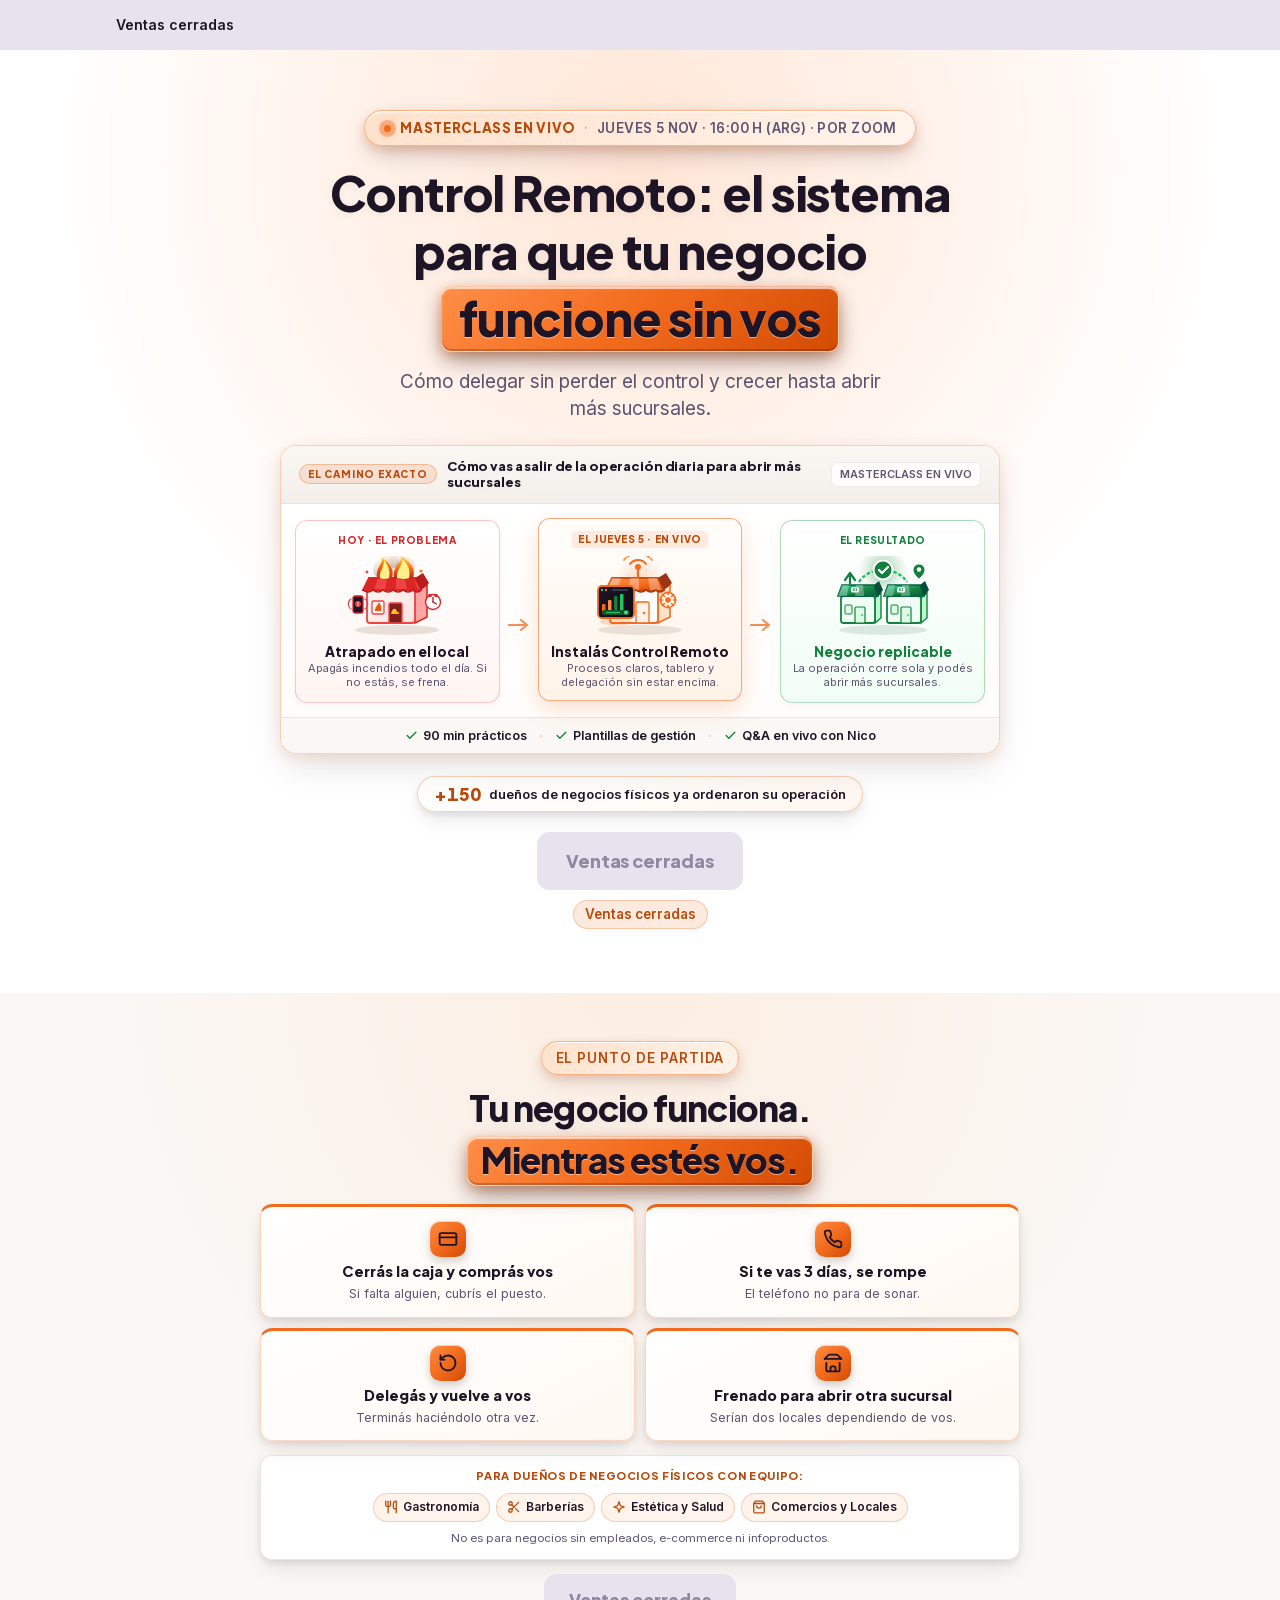
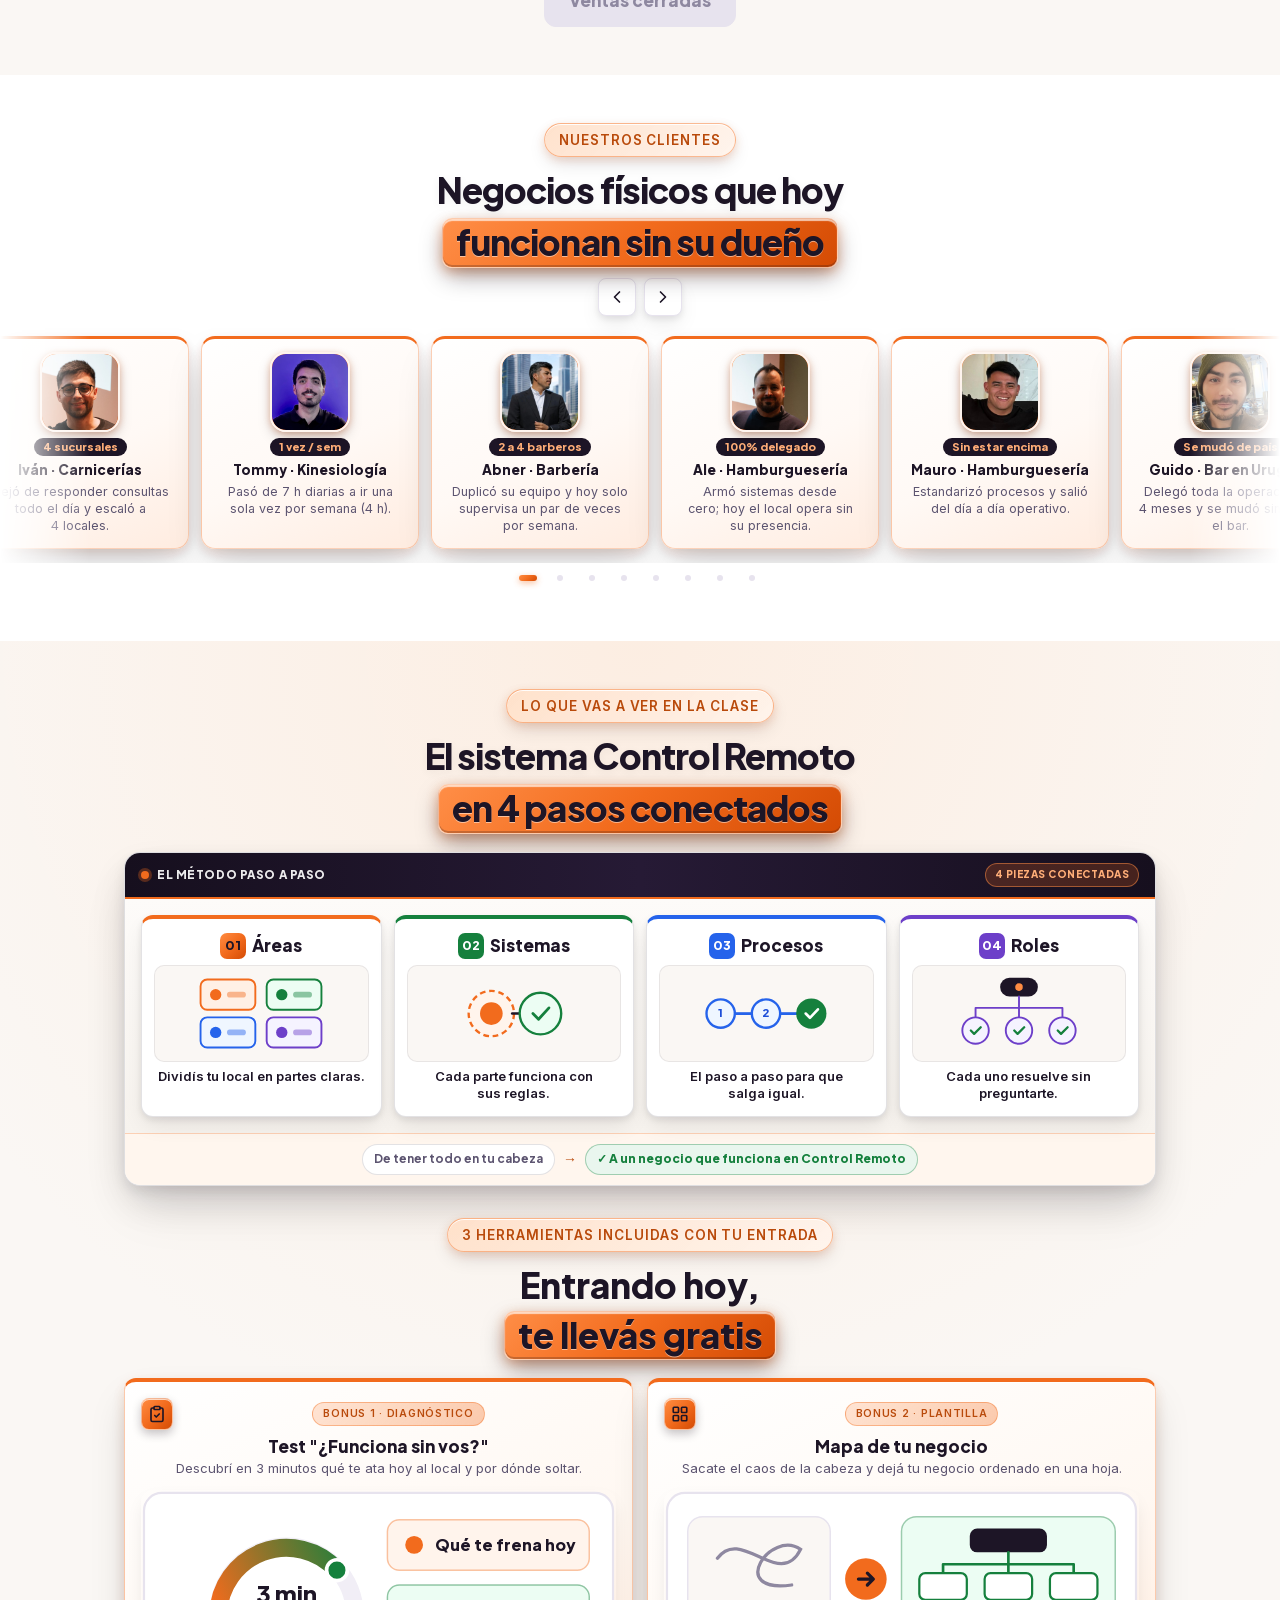
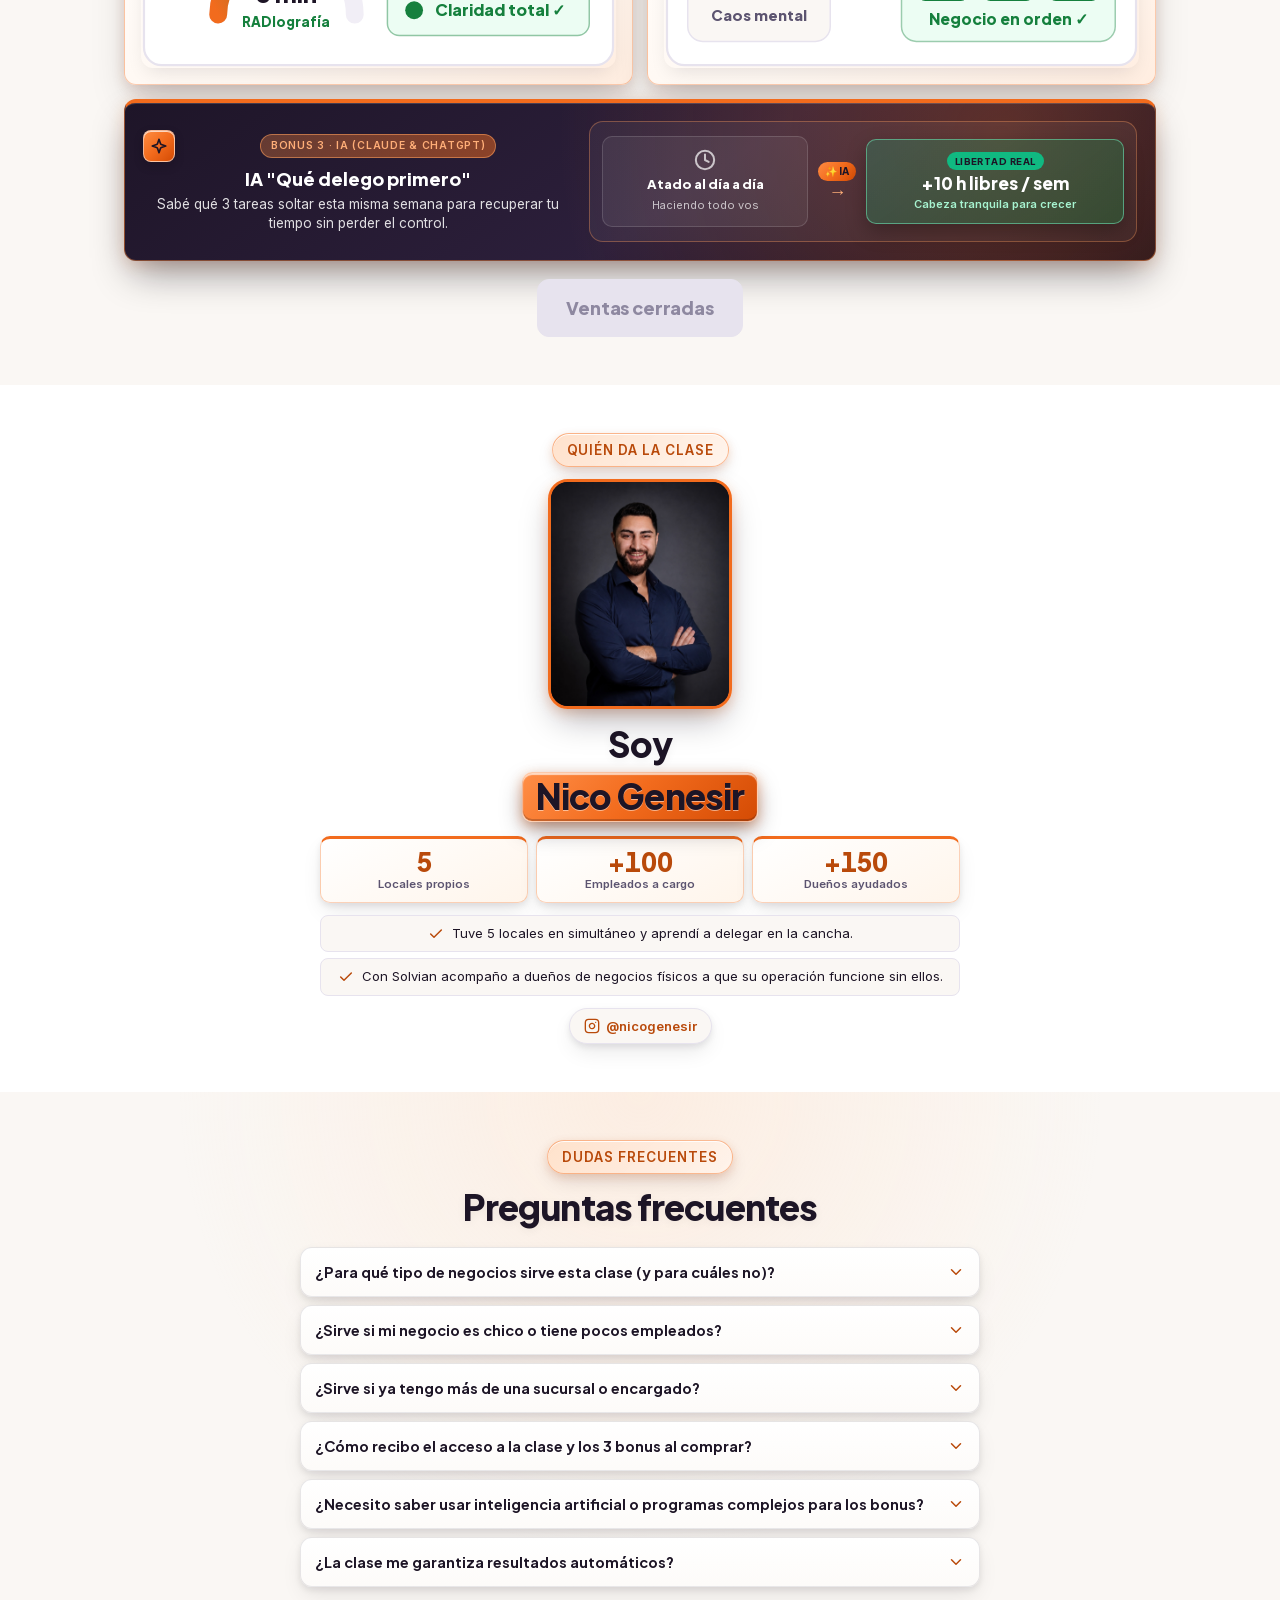
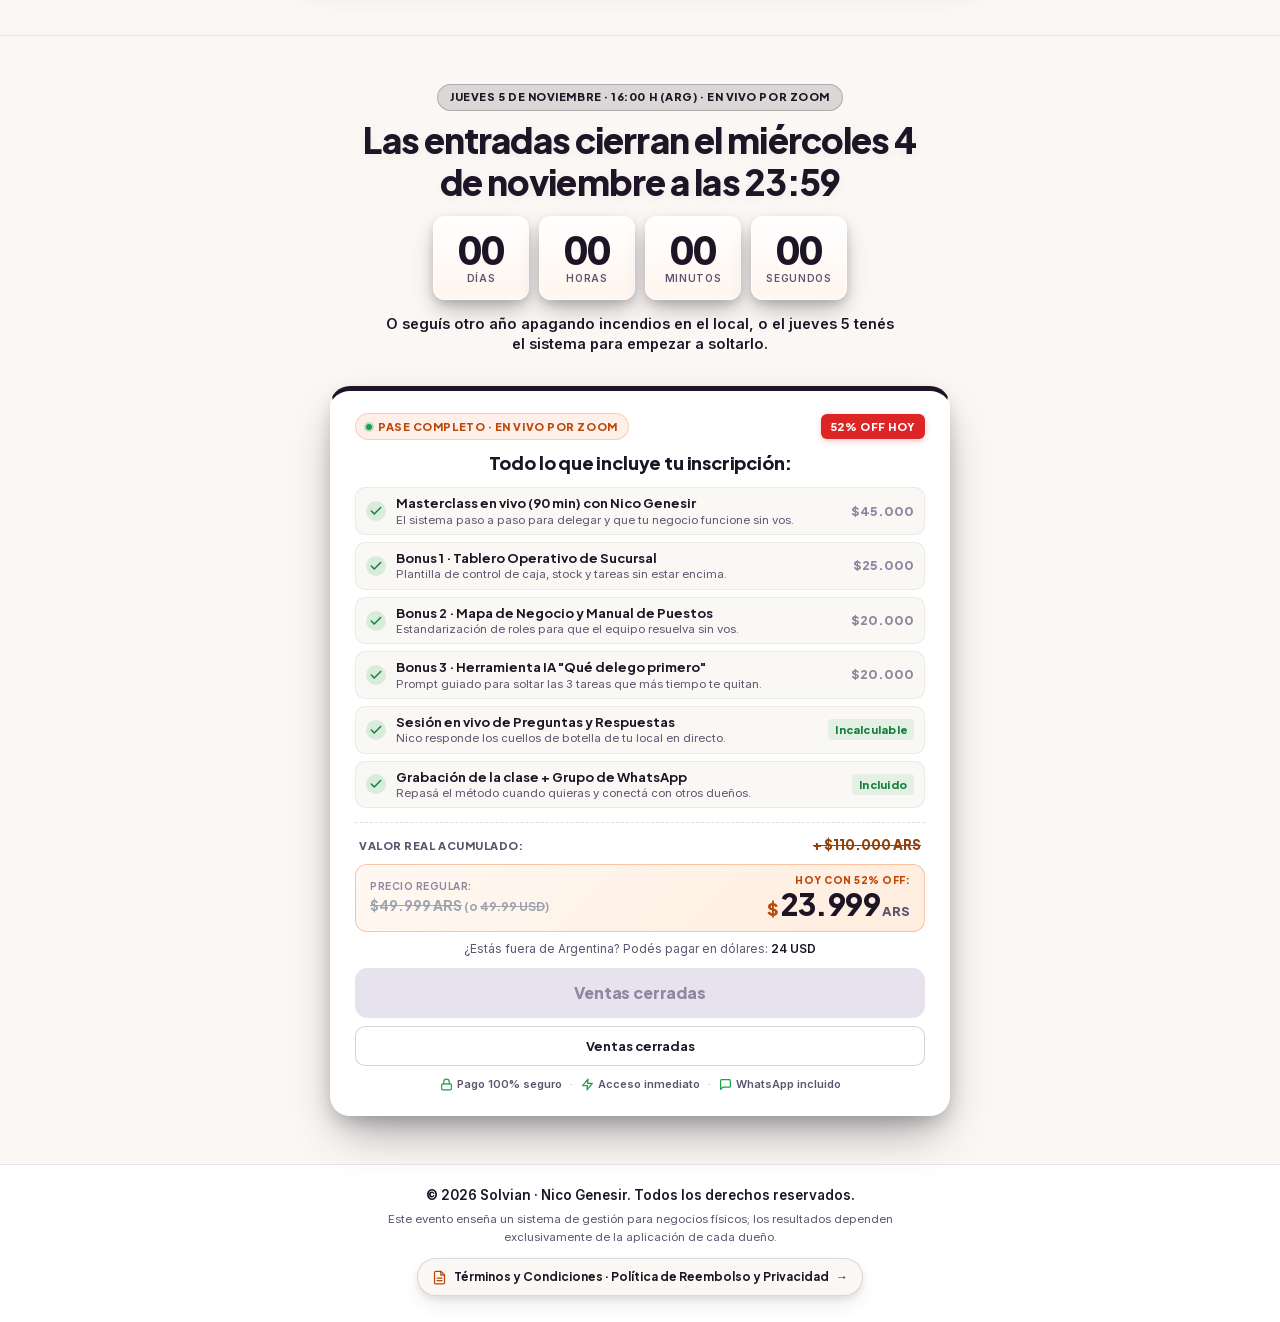
==== commit 31f82470: "feat(oferta): pila de valor, comparacion 49999 / 49.99 USD, boton USD y optimizacion viewport mobile" ====
--- a/index.html
+++ b/index.html
@@ -29,7 +29,7 @@
   <link rel="icon" href="favicon.svg" type="image/svg+xml">
   <link rel="preload" href="assets/fonts/plus-jakarta-sans-800.woff2" as="font" type="font/woff2" crossorigin>
   <link rel="preload" href="assets/fonts/plus-jakarta-sans-700.woff2" as="font" type="font/woff2" crossorigin>
-  <link rel="stylesheet" href="styles.css?v=12">
+  <link rel="stylesheet" href="styles.css?v=13">
 
   <!-- Meta Pixel Code -->
   <script>
@@ -387,8 +387,8 @@
           </div>
 
           <div class="hero-cta-block">
-            <a href="https://nicolasgenesir.tiendup.com/e/control-remoto-ordena-delegar-y-tener-un-negocio-replicable" class="btn-primary" data-cta="hero">
-              <span class="btn-text">Reservar mi lugar por $23.999</span>
+            <a href="#oferta" class="btn-primary hero-btn-scroll" id="hero-cta-btn">
+              <span class="btn-text">Reservar mi lugar</span>
               <svg class="icon-lucide btn-arrow" width="20" height="20" viewBox="0 0 24 24" fill="none" stroke="currentColor" stroke-width="2.4" stroke-linecap="round" stroke-linejoin="round" aria-hidden="true">
                 <path d="M5 12h14"/>
                 <path d="m12 5 7 7-7 7"/>
@@ -1064,8 +1064,8 @@
       </div>
     </section>
 
-    <!-- 7 · Cierre con cuenta regresiva (100% Centrado + 2da mención Zoom + Única mención WhatsApp) -->
-    <section class="section-closing" id="cierre">
+    <!-- 7 · Cierre y Oferta Completa de la Masterclass (Pila de Valor + Comparación de Precios + Botones ARS/USD) -->
+    <section class="section-closing section-offer" id="cierre">
       <div class="container closing-inner reveal-item">
         <p class="closing-event-pill">JUEVES 5 DE NOVIEMBRE · 16:00 H (ARG) · EN VIVO POR ZOOM</p>
         <h2 class="closing-title" id="closing-title">Las entradas cierran el miércoles 4 de noviembre a las 23:59</h2>
@@ -1091,15 +1091,152 @@
 
         <p class="closing-contrast">O seguís otro año apagando incendios en el local, o el jueves 5 tenés el sistema para empezar a soltarlo.</p>
 
-        <div class="closing-cta-wrap">
-          <a href="https://nicolasgenesir.tiendup.com/e/control-remoto-ordena-delegar-y-tener-un-negocio-replicable" class="btn-primary btn-closing" data-cta="cierre">
-            <span class="btn-text">Reservar mi lugar por $23.999</span>
-            <svg class="icon-lucide btn-arrow" width="20" height="20" viewBox="0 0 24 24" fill="none" stroke="currentColor" stroke-width="2.4" stroke-linecap="round" stroke-linejoin="round" aria-hidden="true">
-              <path d="M5 12h14"/>
-              <path d="m12 5 7 7-7 7"/>
-            </svg>
-          </a>
-          <p class="closing-price-meta">Incluye acceso a la clase, los 3 bonus y al grupo de WhatsApp de la clase</p>
+        <!-- Tarjeta de Oferta Completa / Pila de Valor -->
+        <div class="offer-stack-box" id="oferta" role="region" aria-label="Oferta completa de la masterclass Control Remoto">
+          <div class="offer-badge-strip">
+            <span class="offer-badge-pill">
+              <span class="offer-badge-dot" aria-hidden="true"></span>
+              PASE COMPLETO · EN VIVO POR ZOOM
+            </span>
+            <span class="offer-discount-chip">52% OFF HOY</span>
+          </div>
+
+          <h3 class="offer-headline">Todo lo que incluye tu inscripción:</h3>
+
+          <!-- Pila de Valor (Value Stack) -->
+          <ul class="offer-stack-list" aria-label="Detalle de valor incluido">
+            <li class="offer-stack-item">
+              <span class="offer-check" aria-hidden="true">
+                <svg class="icon-lucide" width="14" height="14" viewBox="0 0 24 24" fill="none" stroke="currentColor" stroke-width="2.6" stroke-linecap="round" stroke-linejoin="round"><path d="M20 6 9 17l-5-5"/></svg>
+              </span>
+              <div class="offer-item-content">
+                <strong class="offer-item-title">Masterclass en vivo (90 min) con Nico Genesir</strong>
+                <span class="offer-item-sub">El sistema paso a paso para delegar y que tu negocio funcione sin vos.</span>
+              </div>
+              <span class="offer-item-val" aria-label="Valuado en">$45.000</span>
+            </li>
+
+            <li class="offer-stack-item">
+              <span class="offer-check" aria-hidden="true">
+                <svg class="icon-lucide" width="14" height="14" viewBox="0 0 24 24" fill="none" stroke="currentColor" stroke-width="2.6" stroke-linecap="round" stroke-linejoin="round"><path d="M20 6 9 17l-5-5"/></svg>
+              </span>
+              <div class="offer-item-content">
+                <strong class="offer-item-title">Bonus 1 · Tablero Operativo de Sucursal</strong>
+                <span class="offer-item-sub">Plantilla de control de caja, stock y tareas sin estar encima.</span>
+              </div>
+              <span class="offer-item-val" aria-label="Valuado en">$25.000</span>
+            </li>
+
+            <li class="offer-stack-item">
+              <span class="offer-check" aria-hidden="true">
+                <svg class="icon-lucide" width="14" height="14" viewBox="0 0 24 24" fill="none" stroke="currentColor" stroke-width="2.6" stroke-linecap="round" stroke-linejoin="round"><path d="M20 6 9 17l-5-5"/></svg>
+              </span>
+              <div class="offer-item-content">
+                <strong class="offer-item-title">Bonus 2 · Mapa de Negocio y Manual de Puestos</strong>
+                <span class="offer-item-sub">Estandarización de roles para que el equipo resuelva sin vos.</span>
+              </div>
+              <span class="offer-item-val" aria-label="Valuado en">$20.000</span>
+            </li>
+
+            <li class="offer-stack-item">
+              <span class="offer-check" aria-hidden="true">
+                <svg class="icon-lucide" width="14" height="14" viewBox="0 0 24 24" fill="none" stroke="currentColor" stroke-width="2.6" stroke-linecap="round" stroke-linejoin="round"><path d="M20 6 9 17l-5-5"/></svg>
+              </span>
+              <div class="offer-item-content">
+                <strong class="offer-item-title">Bonus 3 · Herramienta IA "Qué delego primero"</strong>
+                <span class="offer-item-sub">Prompt guiado para soltar las 3 tareas que más tiempo te quitan.</span>
+              </div>
+              <span class="offer-item-val" aria-label="Valuado en">$20.000</span>
+            </li>
+
+            <li class="offer-stack-item">
+              <span class="offer-check" aria-hidden="true">
+                <svg class="icon-lucide" width="14" height="14" viewBox="0 0 24 24" fill="none" stroke="currentColor" stroke-width="2.6" stroke-linecap="round" stroke-linejoin="round"><path d="M20 6 9 17l-5-5"/></svg>
+              </span>
+              <div class="offer-item-content">
+                <strong class="offer-item-title">Sesión en vivo de Preguntas y Respuestas</strong>
+                <span class="offer-item-sub">Nico responde los cuellos de botella de tu local en directo.</span>
+              </div>
+              <span class="offer-item-val offer-val-free">Incalculable</span>
+            </li>
+
+            <li class="offer-stack-item">
+              <span class="offer-check" aria-hidden="true">
+                <svg class="icon-lucide" width="14" height="14" viewBox="0 0 24 24" fill="none" stroke="currentColor" stroke-width="2.6" stroke-linecap="round" stroke-linejoin="round"><path d="M20 6 9 17l-5-5"/></svg>
+              </span>
+              <div class="offer-item-content">
+                <strong class="offer-item-title">Grabación de la clase + Grupo de WhatsApp</strong>
+                <span class="offer-item-sub">Repasá el método cuando quieras y conectá con otros dueños.</span>
+              </div>
+              <span class="offer-item-val offer-val-free">Incluido</span>
+            </li>
+          </ul>
+
+          <!-- Resumen de Contraste y Precios -->
+          <div class="offer-pricing-block">
+            <div class="offer-total-val-row">
+              <span class="offer-total-label">VALOR REAL ACUMULADO:</span>
+              <span class="offer-total-number">+ $110.000 ARS</span>
+            </div>
+
+            <div class="offer-prices-row">
+              <div class="offer-original-group">
+                <span class="offer-orig-label">PRECIO REGULAR:</span>
+                <span class="offer-orig-strike"><del>$49.999 ARS</del> <small>(o <del>49.99 USD</del>)</small></span>
+              </div>
+              <div class="offer-current-group">
+                <span class="offer-curr-label">HOY CON 52% OFF:</span>
+                <div class="offer-price-tag">
+                  <span class="offer-price-currency">$</span>
+                  <strong class="offer-price-amount">23.999</strong>
+                  <span class="offer-price-suffix">ARS</span>
+                </div>
+              </div>
+            </div>
+
+            <p class="offer-usd-note">
+              ¿Estás fuera de Argentina? Podés pagar en dólares: <strong>24 USD</strong>
+            </p>
+
+            <!-- Botones Duales de Compra (ARS + USD) -->
+            <div class="offer-actions-group">
+              <a href="https://nicolasgenesir.tiendup.com/e/control-remoto-ordena-delegar-y-tener-un-negocio-replicable" class="btn-primary btn-offer-ars" data-cta="cierre">
+                <span class="btn-text">Reservar mi lugar por $23.999 ARS</span>
+                <svg class="icon-lucide btn-arrow" width="20" height="20" viewBox="0 0 24 24" fill="none" stroke="currentColor" stroke-width="2.4" stroke-linecap="round" stroke-linejoin="round" aria-hidden="true">
+                  <path d="M5 12h14"/>
+                  <path d="m12 5 7 7-7 7"/>
+                </svg>
+              </a>
+
+              <a href="https://nicolasgenesir.tiendup.com/e/control-remoto-ordena-delegar-y-tener-un-negocio-replicable?currency=USD" class="btn-secondary-usd" data-cta="cierre-usd">
+                <svg class="icon-lucide" width="16" height="16" viewBox="0 0 24 24" fill="none" stroke="currentColor" stroke-width="2" stroke-linecap="round" stroke-linejoin="round" aria-hidden="true">
+                  <circle cx="12" cy="12" r="10"/>
+                  <line x1="2" x2="22" y1="12" y2="12"/>
+                  <path d="M12 2a15.3 15.3 0 0 1 4 10 15.3 15.3 0 0 1-4 10 15.3 15.3 0 0 1-4-10 15.3 15.3 0 0 1 4-10z"/>
+                </svg>
+                <span>Pagar en USD ($24 USD) desde el exterior</span>
+                <span class="btn-usd-arrow" aria-hidden="true">→</span>
+              </a>
+            </div>
+
+            <!-- Micro-garantías de confianza -->
+            <div class="offer-trust-badges">
+              <span class="trust-badge-item">
+                <svg class="icon-lucide" width="13" height="13" viewBox="0 0 24 24" fill="none" stroke="currentColor" stroke-width="2.2" stroke-linecap="round" stroke-linejoin="round" aria-hidden="true"><rect width="18" height="11" x="3" y="11" rx="2" ry="2"/><path d="M7 11V7a5 5 0 0 1 10 0v4"/></svg>
+                <span>Pago 100% seguro</span>
+              </span>
+              <span class="trust-badge-dot" aria-hidden="true">·</span>
+              <span class="trust-badge-item">
+                <svg class="icon-lucide" width="13" height="13" viewBox="0 0 24 24" fill="none" stroke="currentColor" stroke-width="2.2" stroke-linecap="round" stroke-linejoin="round" aria-hidden="true"><polygon points="13 2 3 14 12 14 11 22 21 10 12 10 13 2"/></svg>
+                <span>Acceso inmediato</span>
+              </span>
+              <span class="trust-badge-dot" aria-hidden="true">·</span>
+              <span class="trust-badge-item">
+                <svg class="icon-lucide" width="13" height="13" viewBox="0 0 24 24" fill="none" stroke="currentColor" stroke-width="2.2" stroke-linecap="round" stroke-linejoin="round" aria-hidden="true"><path d="M21 15a2 2 0 0 1-2 2H7l-4 4V5a2 2 0 0 1 2-2h14a2 2 0 0 1 2 2z"/></svg>
+                <span>WhatsApp incluido</span>
+              </span>
+            </div>
+          </div>
         </div>
       </div>
     </section>
@@ -1144,6 +1281,6 @@
     </div>
   </div>
 
-  <script src="script.js?v=9"></script>
+  <script src="script.js?v=10"></script>
 </body>
 </html>
--- a/styles.css
+++ b/styles.css
@@ -2703,50 +2703,551 @@
   margin-inline: auto;
 }
 
-.closing-cta-wrap {
+/* ==========================================================================
+   TARJETA DE OFERTA COMPLETA / PILA DE VALOR (#oferta)
+   ========================================================================== */
+.offer-stack-box {
+  scroll-margin-top: 24px;
+  width: 100%;
+  max-width: 620px;
+  margin-inline: auto;
+  margin-top: 18px;
+  background: #FFFFFF;
+  border-radius: 20px;
+  border: 1px solid rgba(255, 255, 255, 0.9);
+  border-top: 5px solid #1D1526;
+  box-shadow:
+    0 24px 48px -12px rgba(15, 10, 22, 0.38),
+    0 8px 20px -4px rgba(15, 10, 22, 0.22);
+  padding: 22px 24px;
+  color: var(--ink);
+  text-align: left;
+  position: relative;
+}
+
+.offer-badge-strip {
+  display: flex;
+  align-items: center;
+  justify-content: space-between;
+  gap: 8px;
+  margin-bottom: 12px;
+}
+
+.offer-badge-pill {
+  display: inline-flex;
+  align-items: center;
+  gap: 6px;
+  padding: 4px 10px;
+  border-radius: 999px;
+  background: rgba(242, 107, 29, 0.10);
+  border: 1px solid rgba(242, 107, 29, 0.25);
+  font-family: var(--font-display);
+  font-size: 0.6875rem;
+  font-weight: 800;
+  letter-spacing: 0.05em;
+  color: var(--action-text);
+  text-transform: uppercase;
+}
+
+.offer-badge-dot {
+  width: 6px;
+  height: 6px;
+  border-radius: 50%;
+  background: #16A34A;
+  box-shadow: 0 0 0 2px rgba(22, 163, 74, 0.25);
+  flex-shrink: 0;
+}
+
+.offer-discount-chip {
+  display: inline-block;
+  padding: 4px 9px;
+  border-radius: 6px;
+  background: #DC2626;
+  color: #FFFFFF;
+  font-family: var(--font-display);
+  font-size: 0.6875rem;
+  font-weight: 800;
+  letter-spacing: 0.05em;
+  text-transform: uppercase;
+  box-shadow: 0 2px 6px rgba(220, 38, 38, 0.25);
+}
+
+.offer-headline {
+  font-family: var(--font-display);
+  font-size: 1.125rem;
+  font-weight: 800;
+  color: var(--ink);
+  letter-spacing: -0.01em;
+  margin-bottom: 14px;
+}
+
+.offer-stack-list {
+  list-style: none;
+  padding: 0;
+  margin: 0;
   display: flex;
   flex-direction: column;
-  align-items: center;
+  gap: 7px;
+}
+
+.offer-stack-item {
+  display: flex;
+  align-items: center;
+  gap: 10px;
+  padding: 7px 10px;
+  background: #FAF8F5;
+  border: 1px solid rgba(29, 21, 38, 0.06);
+  border-radius: 10px;
+}
+
+.offer-check {
+  width: 20px;
+  height: 20px;
+  border-radius: 50%;
+  background: rgba(22, 163, 74, 0.14);
+  color: #15803D;
+  display: flex;
+  align-items: center;
+  justify-content: center;
+  flex-shrink: 0;
+}
+
+.offer-item-content {
+  flex: 1;
+  min-width: 0;
+}
+
+.offer-item-title {
+  display: block;
+  font-family: var(--font-display);
+  font-size: 0.8125rem;
+  font-weight: 700;
+  color: var(--ink);
+  line-height: 1.25;
+}
+
+.offer-item-sub {
+  display: block;
+  font-family: var(--font-body);
+  font-size: 0.71875rem;
+  color: var(--text-secondary);
+  line-height: 1.25;
+  margin-top: 1px;
+}
+
+.offer-item-val {
+  font-family: var(--font-display);
+  font-size: 0.78125rem;
+  font-weight: 800;
+  color: var(--text-muted);
+  flex-shrink: 0;
+  text-align: right;
+}
+
+.offer-val-free {
+  color: #15803D;
+  background: rgba(22, 163, 74, 0.10);
+  padding: 2px 7px;
+  border-radius: 4px;
+  font-size: 0.6875rem;
+  font-weight: 800;
+  letter-spacing: 0.02em;
+}
+
+/* Pricing Block */
+.offer-pricing-block {
+  margin-top: 14px;
+  padding-top: 12px;
+  border-top: 1.5px dashed rgba(29, 21, 38, 0.14);
+}
+
+.offer-total-val-row {
+  display: flex;
+  justify-content: space-between;
+  align-items: center;
+  margin-bottom: 8px;
+  padding-inline: 4px;
+}
+
+.offer-total-label {
+  font-family: var(--font-display);
+  font-size: 0.6875rem;
+  font-weight: 800;
+  letter-spacing: 0.05em;
+  color: var(--text-secondary);
+  text-transform: uppercase;
+}
+
+.offer-total-number {
+  font-family: var(--font-display);
+  font-size: 0.84375rem;
+  font-weight: 800;
+  color: #92400E;
+  text-decoration: line-through;
+}
+
+.offer-prices-row {
+  display: flex;
+  align-items: center;
+  justify-content: space-between;
+  gap: 12px;
+  background: linear-gradient(135deg, #FFF8F2 0%, #FFEDDE 100%);
+  border: 1.5px solid rgba(242, 107, 29, 0.35);
+  border-radius: 12px;
+  padding: 8px 14px;
+  margin-bottom: 8px;
+}
+
+.offer-original-group {
+  display: flex;
+  flex-direction: column;
+}
+
+.offer-orig-label {
+  font-family: var(--font-display);
+  font-size: 0.625rem;
+  font-weight: 700;
+  letter-spacing: 0.05em;
+  color: var(--text-muted);
+  text-transform: uppercase;
+}
+
+.offer-orig-strike {
+  font-family: var(--font-display);
+  font-size: 0.875rem;
+  font-weight: 700;
+  color: var(--text-muted);
+}
+
+.offer-orig-strike del {
+  text-decoration: line-through;
+  color: #9CA3AF;
+}
+
+.offer-orig-strike small {
+  font-size: 0.75rem;
+  color: #9CA3AF;
+}
+
+.offer-current-group {
+  display: flex;
+  flex-direction: column;
+  align-items: flex-end;
+}
+
+.offer-curr-label {
+  font-family: var(--font-display);
+  font-size: 0.625rem;
+  font-weight: 800;
+  letter-spacing: 0.05em;
+  color: #C24300;
+  text-transform: uppercase;
+}
+
+.offer-price-tag {
+  display: flex;
+  align-items: baseline;
+  gap: 2px;
+}
+
+.offer-price-currency {
+  font-family: var(--font-display);
+  font-size: 1.125rem;
+  font-weight: 800;
+  color: var(--action-text);
+}
+
+.offer-price-amount {
+  font-family: var(--font-display);
+  font-size: 1.875rem;
+  font-weight: 900;
+  color: var(--ink);
+  line-height: 1;
+  letter-spacing: -0.02em;
+}
+
+.offer-price-suffix {
+  font-family: var(--font-display);
+  font-size: 0.8125rem;
+  font-weight: 800;
+  color: var(--text-secondary);
+}
+
+.offer-usd-note {
+  text-align: center;
+  font-size: 0.75rem;
+  color: var(--text-secondary);
+  margin-bottom: 10px;
+}
+
+.offer-usd-note strong {
+  color: var(--ink);
+  font-weight: 700;
+}
+
+.offer-actions-group {
+  display: flex;
+  flex-direction: column;
   gap: 8px;
-}
-
-.closing-price-meta {
-  font-size: 0.75rem;
+  width: 100%;
+}
+
+.btn-offer-ars {
+  width: 100%;
+  min-height: 50px;
+  font-size: 1rem;
+  font-weight: 800;
+  justify-content: center;
+  box-shadow: 0 8px 20px -3px rgba(242, 107, 29, 0.45);
+}
+
+.btn-secondary-usd {
+  width: 100%;
+  min-height: 40px;
+  padding: 8px 14px;
+  display: inline-flex;
+  align-items: center;
+  justify-content: center;
+  gap: 8px;
+  background: #FFFFFF;
+  border: 1.5px solid rgba(29, 21, 38, 0.18);
+  border-radius: 10px;
+  font-family: var(--font-display);
+  font-size: 0.8125rem;
+  font-weight: 700;
+  color: var(--ink);
+  text-decoration: none;
+  transition:
+    background-color 140ms var(--ease-out),
+    border-color 140ms var(--ease-out),
+    transform 140ms var(--ease-out);
+}
+
+.btn-secondary-usd:hover {
+  background: #F8F7FA;
+  border-color: var(--ink);
+  transform: translateY(-1px);
+}
+
+.btn-usd-arrow {
+  color: var(--action-text);
+  font-weight: 800;
+  transition: transform 140ms var(--ease-out);
+}
+
+.btn-secondary-usd:hover .btn-usd-arrow {
+  transform: translateX(3px);
+}
+
+.offer-trust-badges {
+  margin-top: 10px;
+  display: flex;
+  justify-content: center;
+  align-items: center;
+  gap: 8px;
+  font-size: 0.6875rem;
+  color: var(--text-secondary);
   font-weight: 600;
-  color: var(--ink);
-  text-align: center;
+}
+
+.trust-badge-item {
+  display: inline-flex;
+  align-items: center;
+  gap: 4px;
+}
+
+.trust-badge-item svg {
+  color: #16A34A;
+}
+
+.trust-badge-dot {
+  opacity: 0.4;
 }
 
 @media (max-width: 767px) {
   .section-closing {
-    padding-block: 28px;
+    padding-block: 16px 26px;
+  }
+
+  .closing-event-pill {
+    font-size: 0.625rem;
+    padding: 3px 10px;
+    margin-bottom: 6px;
+  }
+
+  .closing-title {
+    font-size: 1.1875rem;
+    line-height: 1.2;
+    margin-bottom: 8px;
   }
 
   .closing-countdown {
     grid-template-columns: repeat(4, 1fr);
     width: 100%;
-    max-width: 340px;
+    max-width: 320px;
     gap: 6px;
+    margin-bottom: 8px;
   }
 
   .countdown-box {
-    padding: 8px 4px;
+    padding: 6px 3px;
   }
 
   .countdown-number {
-    font-size: 1.75rem;
+    font-size: 1.375rem;
   }
 
   .countdown-label {
+    font-size: 0.5625rem;
+  }
+
+  .closing-contrast {
+    font-size: 0.8125rem;
+    line-height: 1.3;
+    margin-bottom: 8px;
+  }
+
+  .offer-stack-box {
+    scroll-margin-top: 8px;
+    padding: 10px 10px;
+    border-radius: 14px;
+    margin-top: 8px;
+  }
+
+  .offer-badge-strip {
+    margin-bottom: 5px;
+  }
+
+  .offer-badge-pill {
     font-size: 0.59375rem;
-    letter-spacing: 0.04em;
-  }
-
-  .closing-cta-wrap,
-  .closing-cta-wrap .btn-primary {
-    width: 100%;
-    min-height: 52px;
-    font-size: 0.96875rem;
+    padding: 2.5px 7px;
+  }
+
+  .offer-discount-chip {
+    font-size: 0.59375rem;
+    padding: 2.5px 6px;
+  }
+
+  .offer-headline {
+    font-size: 0.875rem;
+    margin-bottom: 5px;
+  }
+
+  .offer-stack-list {
+    gap: 3px;
+  }
+
+  .offer-stack-item {
+    padding: 3.5px 7px;
+    gap: 7px;
+  }
+
+  .offer-check {
+    width: 15px;
+    height: 15px;
+  }
+
+  .offer-check svg {
+    width: 10px;
+    height: 10px;
+  }
+
+  .offer-item-title {
+    font-size: 0.71875rem;
+    line-height: 1.2;
+  }
+
+  /* Ocultamos el subtitulo en mobile para que los 6 items ocupen menos de 140px de alto y entre todo en 1 sola pantalla */
+  .offer-item-sub {
+    display: none;
+  }
+
+  .offer-item-val {
+    font-size: 0.6875rem;
+  }
+
+  .offer-val-free {
+    padding: 1px 4px;
+    font-size: 0.59375rem;
+  }
+
+  .offer-pricing-block {
+    margin-top: 6px;
+    padding-top: 6px;
+  }
+
+  .offer-total-val-row {
+    margin-bottom: 4px;
+  }
+
+  .offer-total-label {
+    font-size: 0.59375rem;
+  }
+
+  .offer-total-number {
+    font-size: 0.71875rem;
+  }
+
+  .offer-prices-row {
+    padding: 5px 9px;
+    gap: 8px;
+    margin-bottom: 4px;
+  }
+
+  .offer-orig-label {
+    font-size: 0.53125rem;
+  }
+
+  .offer-orig-strike {
+    font-size: 0.75rem;
+  }
+
+  .offer-orig-strike small {
+    font-size: 0.65625rem;
+  }
+
+  .offer-curr-label {
+    font-size: 0.53125rem;
+  }
+
+  .offer-price-currency {
+    font-size: 0.875rem;
+  }
+
+  .offer-price-amount {
+    font-size: 1.375rem;
+  }
+
+  .offer-price-suffix {
+    font-size: 0.65625rem;
+  }
+
+  .offer-usd-note {
+    font-size: 0.65625rem;
+    margin-bottom: 5px;
+  }
+
+  .offer-actions-group {
+    gap: 5px;
+  }
+
+  .btn-offer-ars {
+    min-height: 42px;
+    font-size: 0.875rem;
+    border-radius: 9px;
+  }
+
+  .btn-secondary-usd {
+    min-height: 33px;
+    font-size: 0.71875rem;
+    border-radius: 8px;
+    padding: 5px 8px;
+  }
+
+  .offer-trust-badges {
+    margin-top: 4px;
+    font-size: 0.59375rem;
+    gap: 5px;
   }
 }
 
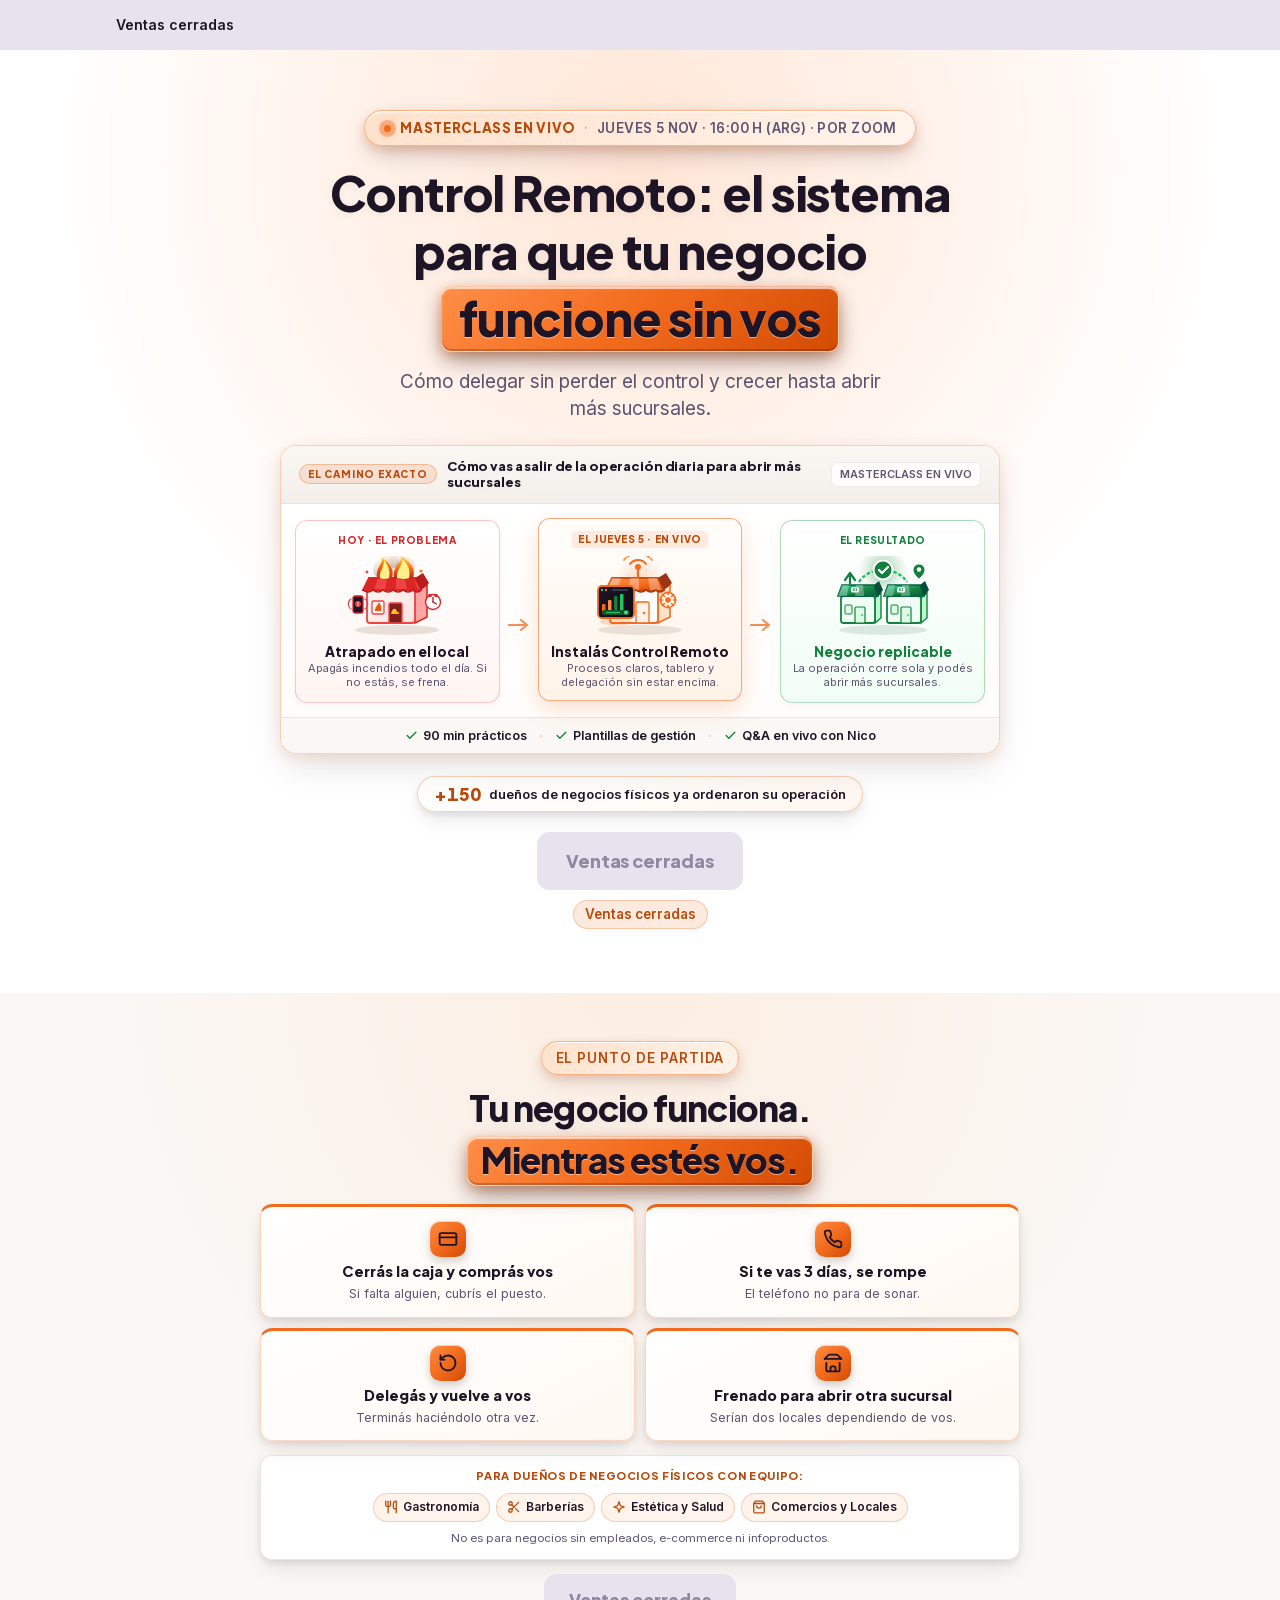
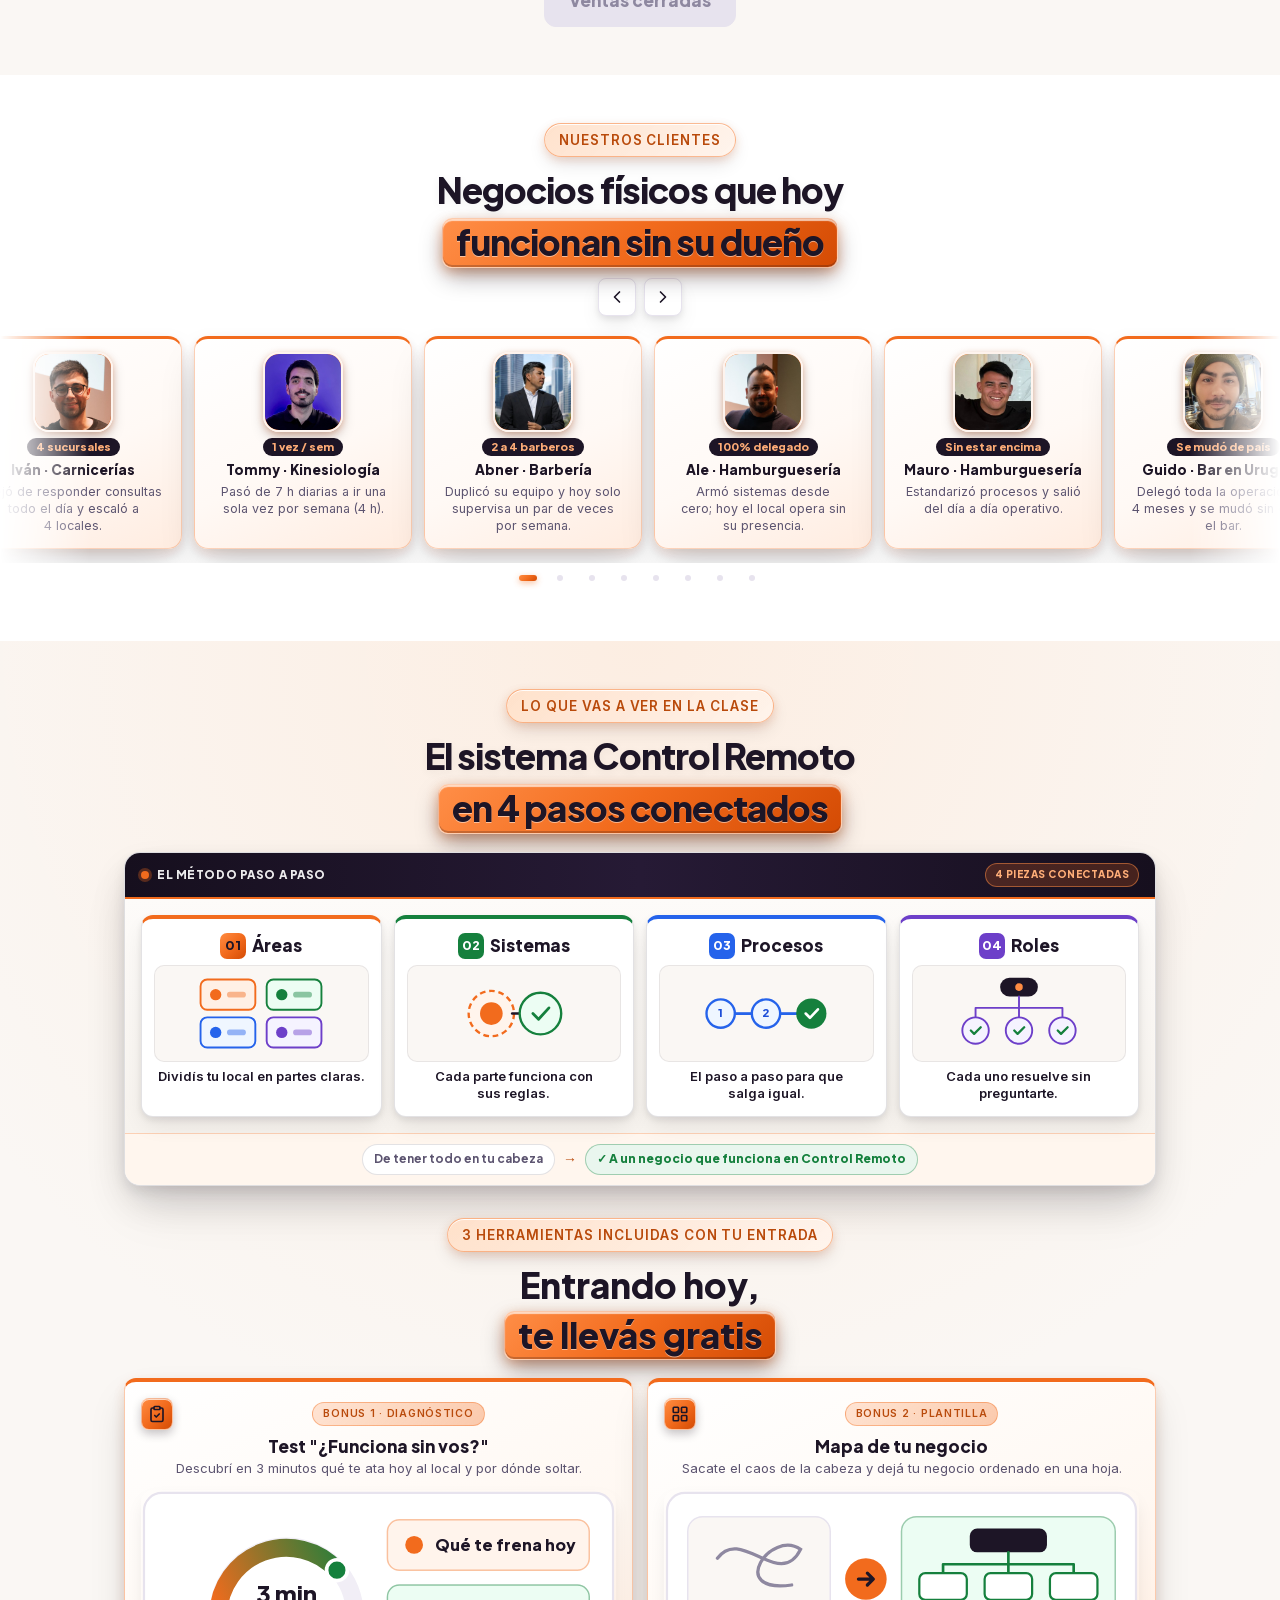
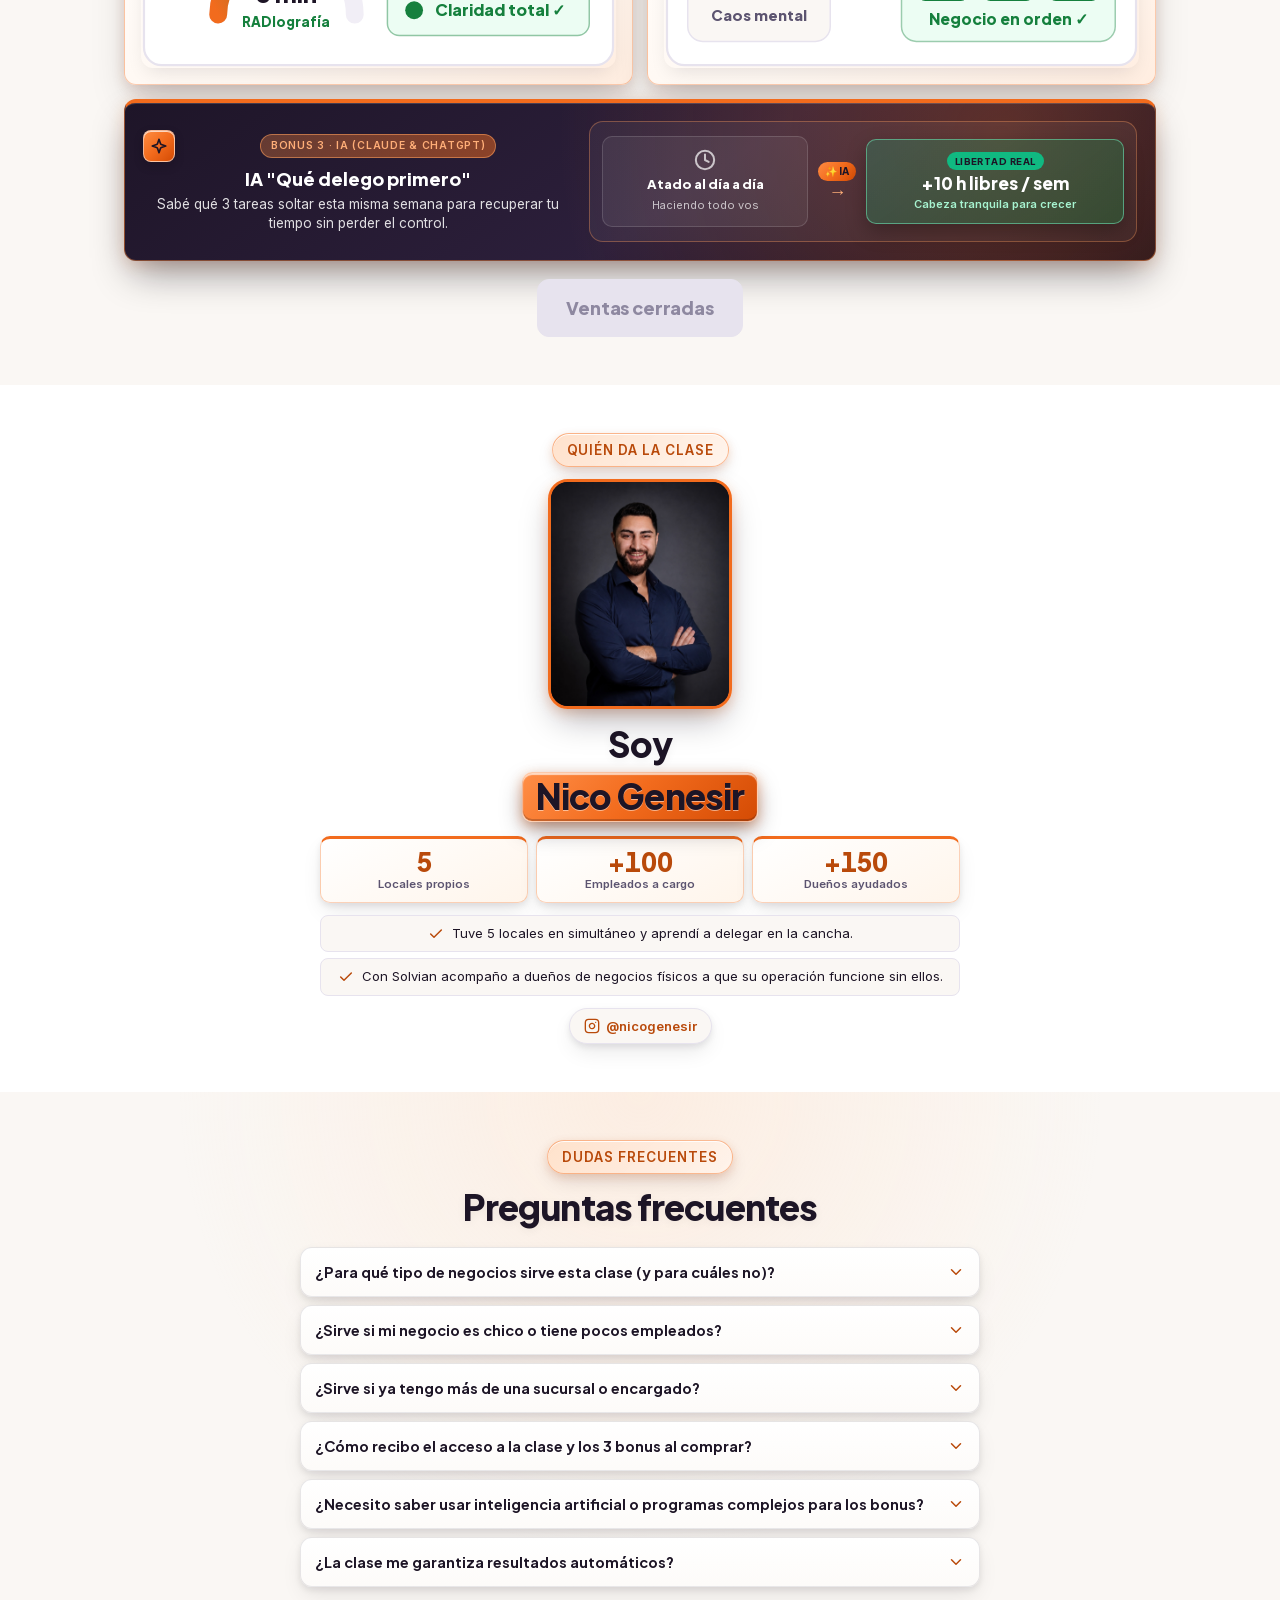
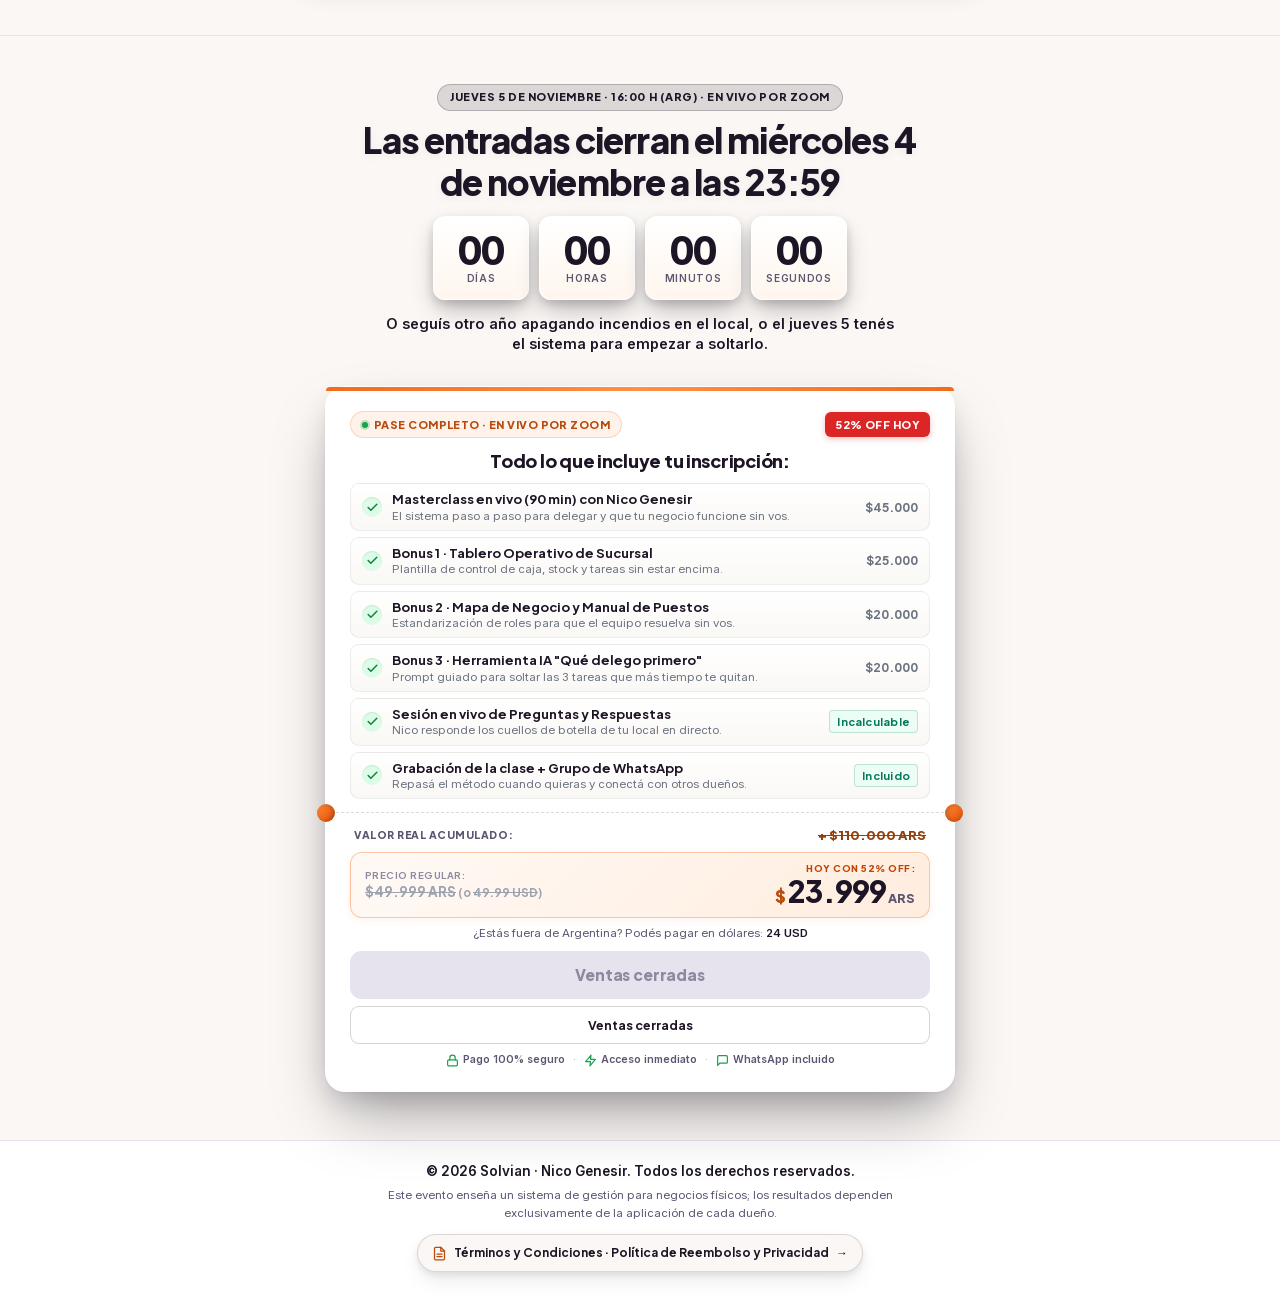
==== commit 36e49283: "style(oferta): refinamiento estetico de alto nivel estilo ticket tangible sin artificios" ====
--- a/index.html
+++ b/index.html
@@ -29,7 +29,7 @@
   <link rel="icon" href="favicon.svg" type="image/svg+xml">
   <link rel="preload" href="assets/fonts/plus-jakarta-sans-800.woff2" as="font" type="font/woff2" crossorigin>
   <link rel="preload" href="assets/fonts/plus-jakarta-sans-700.woff2" as="font" type="font/woff2" crossorigin>
-  <link rel="stylesheet" href="styles.css?v=13">
+  <link rel="stylesheet" href="styles.css?v=14">
 
   <!-- Meta Pixel Code -->
   <script>
@@ -1093,6 +1093,8 @@
 
         <!-- Tarjeta de Oferta Completa / Pila de Valor -->
         <div class="offer-stack-box" id="oferta" role="region" aria-label="Oferta completa de la masterclass Control Remoto">
+          <div class="offer-top-accent" aria-hidden="true"></div>
+
           <div class="offer-badge-strip">
             <span class="offer-badge-pill">
               <span class="offer-badge-dot" aria-hidden="true"></span>
@@ -1107,7 +1109,7 @@
           <ul class="offer-stack-list" aria-label="Detalle de valor incluido">
             <li class="offer-stack-item">
               <span class="offer-check" aria-hidden="true">
-                <svg class="icon-lucide" width="14" height="14" viewBox="0 0 24 24" fill="none" stroke="currentColor" stroke-width="2.6" stroke-linecap="round" stroke-linejoin="round"><path d="M20 6 9 17l-5-5"/></svg>
+                <svg class="icon-lucide" width="13" height="13" viewBox="0 0 24 24" fill="none" stroke="currentColor" stroke-width="2.8" stroke-linecap="round" stroke-linejoin="round"><path d="M20 6 9 17l-5-5"/></svg>
               </span>
               <div class="offer-item-content">
                 <strong class="offer-item-title">Masterclass en vivo (90 min) con Nico Genesir</strong>
@@ -1118,7 +1120,7 @@
 
             <li class="offer-stack-item">
               <span class="offer-check" aria-hidden="true">
-                <svg class="icon-lucide" width="14" height="14" viewBox="0 0 24 24" fill="none" stroke="currentColor" stroke-width="2.6" stroke-linecap="round" stroke-linejoin="round"><path d="M20 6 9 17l-5-5"/></svg>
+                <svg class="icon-lucide" width="13" height="13" viewBox="0 0 24 24" fill="none" stroke="currentColor" stroke-width="2.8" stroke-linecap="round" stroke-linejoin="round"><path d="M20 6 9 17l-5-5"/></svg>
               </span>
               <div class="offer-item-content">
                 <strong class="offer-item-title">Bonus 1 · Tablero Operativo de Sucursal</strong>
@@ -1129,7 +1131,7 @@
 
             <li class="offer-stack-item">
               <span class="offer-check" aria-hidden="true">
-                <svg class="icon-lucide" width="14" height="14" viewBox="0 0 24 24" fill="none" stroke="currentColor" stroke-width="2.6" stroke-linecap="round" stroke-linejoin="round"><path d="M20 6 9 17l-5-5"/></svg>
+                <svg class="icon-lucide" width="13" height="13" viewBox="0 0 24 24" fill="none" stroke="currentColor" stroke-width="2.8" stroke-linecap="round" stroke-linejoin="round"><path d="M20 6 9 17l-5-5"/></svg>
               </span>
               <div class="offer-item-content">
                 <strong class="offer-item-title">Bonus 2 · Mapa de Negocio y Manual de Puestos</strong>
@@ -1140,7 +1142,7 @@
 
             <li class="offer-stack-item">
               <span class="offer-check" aria-hidden="true">
-                <svg class="icon-lucide" width="14" height="14" viewBox="0 0 24 24" fill="none" stroke="currentColor" stroke-width="2.6" stroke-linecap="round" stroke-linejoin="round"><path d="M20 6 9 17l-5-5"/></svg>
+                <svg class="icon-lucide" width="13" height="13" viewBox="0 0 24 24" fill="none" stroke="currentColor" stroke-width="2.8" stroke-linecap="round" stroke-linejoin="round"><path d="M20 6 9 17l-5-5"/></svg>
               </span>
               <div class="offer-item-content">
                 <strong class="offer-item-title">Bonus 3 · Herramienta IA "Qué delego primero"</strong>
@@ -1151,26 +1153,31 @@
 
             <li class="offer-stack-item">
               <span class="offer-check" aria-hidden="true">
-                <svg class="icon-lucide" width="14" height="14" viewBox="0 0 24 24" fill="none" stroke="currentColor" stroke-width="2.6" stroke-linecap="round" stroke-linejoin="round"><path d="M20 6 9 17l-5-5"/></svg>
+                <svg class="icon-lucide" width="13" height="13" viewBox="0 0 24 24" fill="none" stroke="currentColor" stroke-width="2.8" stroke-linecap="round" stroke-linejoin="round"><path d="M20 6 9 17l-5-5"/></svg>
               </span>
               <div class="offer-item-content">
                 <strong class="offer-item-title">Sesión en vivo de Preguntas y Respuestas</strong>
                 <span class="offer-item-sub">Nico responde los cuellos de botella de tu local en directo.</span>
               </div>
-              <span class="offer-item-val offer-val-free">Incalculable</span>
+              <span class="offer-item-val offer-val-tag">Incalculable</span>
             </li>
 
             <li class="offer-stack-item">
               <span class="offer-check" aria-hidden="true">
-                <svg class="icon-lucide" width="14" height="14" viewBox="0 0 24 24" fill="none" stroke="currentColor" stroke-width="2.6" stroke-linecap="round" stroke-linejoin="round"><path d="M20 6 9 17l-5-5"/></svg>
+                <svg class="icon-lucide" width="13" height="13" viewBox="0 0 24 24" fill="none" stroke="currentColor" stroke-width="2.8" stroke-linecap="round" stroke-linejoin="round"><path d="M20 6 9 17l-5-5"/></svg>
               </span>
               <div class="offer-item-content">
                 <strong class="offer-item-title">Grabación de la clase + Grupo de WhatsApp</strong>
                 <span class="offer-item-sub">Repasá el método cuando quieras y conectá con otros dueños.</span>
               </div>
-              <span class="offer-item-val offer-val-free">Incluido</span>
+              <span class="offer-item-val offer-val-tag">Incluido</span>
             </li>
           </ul>
+
+          <!-- Perforación de Ticket con Muescas Físicas -->
+          <div class="offer-ticket-divider" aria-hidden="true">
+            <div class="offer-ticket-line"></div>
+          </div>
 
           <!-- Resumen de Contraste y Precios -->
           <div class="offer-pricing-block">
@@ -1202,7 +1209,7 @@
             <div class="offer-actions-group">
               <a href="https://nicolasgenesir.tiendup.com/e/control-remoto-ordena-delegar-y-tener-un-negocio-replicable" class="btn-primary btn-offer-ars" data-cta="cierre">
                 <span class="btn-text">Reservar mi lugar por $23.999 ARS</span>
-                <svg class="icon-lucide btn-arrow" width="20" height="20" viewBox="0 0 24 24" fill="none" stroke="currentColor" stroke-width="2.4" stroke-linecap="round" stroke-linejoin="round" aria-hidden="true">
+                <svg class="icon-lucide btn-arrow" width="18" height="18" viewBox="0 0 24 24" fill="none" stroke="currentColor" stroke-width="2.4" stroke-linecap="round" stroke-linejoin="round" aria-hidden="true">
                   <path d="M5 12h14"/>
                   <path d="m12 5 7 7-7 7"/>
                 </svg>
--- a/styles.css
+++ b/styles.css
@@ -2704,25 +2704,36 @@
 }
 
 /* ==========================================================================
-   TARJETA DE OFERTA COMPLETA / PILA DE VALOR (#oferta)
+   TARJETA DE OFERTA COMPLETA / BOLETO OFICIAL DE ACCESO (#oferta)
    ========================================================================== */
 .offer-stack-box {
-  scroll-margin-top: 24px;
+  scroll-margin-top: 20px;
   width: 100%;
-  max-width: 620px;
+  max-width: 630px;
   margin-inline: auto;
   margin-top: 18px;
   background: #FFFFFF;
   border-radius: 20px;
-  border: 1px solid rgba(255, 255, 255, 0.9);
-  border-top: 5px solid #1D1526;
+  border: 1px solid rgba(255, 255, 255, 0.95);
   box-shadow:
-    0 24px 48px -12px rgba(15, 10, 22, 0.38),
-    0 8px 20px -4px rgba(15, 10, 22, 0.22);
+    0 1px 3px rgba(15, 10, 22, 0.04),
+    0 12px 28px -6px rgba(15, 10, 22, 0.16),
+    0 32px 64px -14px rgba(15, 10, 22, 0.35);
   padding: 22px 24px;
   color: var(--ink);
   text-align: left;
   position: relative;
+  overflow: visible;
+}
+
+.offer-top-accent {
+  position: absolute;
+  top: 0;
+  left: 0;
+  right: 0;
+  height: 4px;
+  background: linear-gradient(90deg, #F26B1D 0%, #FF9045 50%, #F26B1D 100%);
+  border-radius: 20px 20px 0 0;
 }
 
 .offer-badge-strip {
@@ -2731,20 +2742,21 @@
   justify-content: space-between;
   gap: 8px;
   margin-bottom: 12px;
+  margin-top: 2px;
 }
 
 .offer-badge-pill {
   display: inline-flex;
   align-items: center;
   gap: 6px;
-  padding: 4px 10px;
+  padding: 4px 11px;
   border-radius: 999px;
-  background: rgba(242, 107, 29, 0.10);
-  border: 1px solid rgba(242, 107, 29, 0.25);
+  background: rgba(242, 107, 29, 0.09);
+  border: 1px solid rgba(242, 107, 29, 0.22);
   font-family: var(--font-display);
   font-size: 0.6875rem;
   font-weight: 800;
-  letter-spacing: 0.05em;
+  letter-spacing: 0.04em;
   color: var(--action-text);
   text-transform: uppercase;
 }
@@ -2760,16 +2772,16 @@
 
 .offer-discount-chip {
   display: inline-block;
-  padding: 4px 9px;
+  padding: 4px 10px;
   border-radius: 6px;
   background: #DC2626;
   color: #FFFFFF;
   font-family: var(--font-display);
   font-size: 0.6875rem;
   font-weight: 800;
-  letter-spacing: 0.05em;
+  letter-spacing: 0.04em;
   text-transform: uppercase;
-  box-shadow: 0 2px 6px rgba(220, 38, 38, 0.25);
+  box-shadow: 0 2px 6px rgba(220, 38, 38, 0.28);
 }
 
 .offer-headline {
@@ -2777,8 +2789,8 @@
   font-size: 1.125rem;
   font-weight: 800;
   color: var(--ink);
-  letter-spacing: -0.01em;
-  margin-bottom: 14px;
+  letter-spacing: -0.015em;
+  margin-bottom: 12px;
 }
 
 .offer-stack-list {
@@ -2787,29 +2799,38 @@
   margin: 0;
   display: flex;
   flex-direction: column;
-  gap: 7px;
+  gap: 6px;
 }
 
 .offer-stack-item {
   display: flex;
   align-items: center;
   gap: 10px;
-  padding: 7px 10px;
-  background: #FAF8F5;
-  border: 1px solid rgba(29, 21, 38, 0.06);
-  border-radius: 10px;
+  padding: 7px 11px;
+  background: linear-gradient(180deg, #FFFFFF 0%, #FAF8F5 100%);
+  border: 1px solid rgba(29, 21, 38, 0.07);
+  border-radius: 9px;
+  transition: transform 120ms ease-out, border-color 120ms ease-out;
+}
+
+@media (hover: hover) and (pointer: fine) {
+  .offer-stack-item:hover {
+    border-color: rgba(242, 107, 29, 0.3);
+    background: #FFFFFF;
+  }
 }
 
 .offer-check {
   width: 20px;
   height: 20px;
   border-radius: 50%;
-  background: rgba(22, 163, 74, 0.14);
+  background: #DCFCE7;
   color: #15803D;
   display: flex;
   align-items: center;
   justify-content: center;
   flex-shrink: 0;
+  box-shadow: inset 0 1px 1px rgba(21, 128, 61, 0.15);
 }
 
 .offer-item-content {
@@ -2830,7 +2851,7 @@
   display: block;
   font-family: var(--font-body);
   font-size: 0.71875rem;
-  color: var(--text-secondary);
+  color: #6B7280;
   line-height: 1.25;
   margin-top: 1px;
 }
@@ -2838,40 +2859,80 @@
 .offer-item-val {
   font-family: var(--font-display);
   font-size: 0.78125rem;
-  font-weight: 800;
-  color: var(--text-muted);
+  font-weight: 700;
+  color: #6B7280;
+  font-variant-numeric: tabular-nums;
   flex-shrink: 0;
   text-align: right;
 }
 
-.offer-val-free {
-  color: #15803D;
-  background: rgba(22, 163, 74, 0.10);
+.offer-val-tag {
+  background: #ECFDF5;
+  color: #047857;
+  border: 1px solid rgba(4, 120, 87, 0.2);
   padding: 2px 7px;
   border-radius: 4px;
   font-size: 0.6875rem;
-  font-weight: 800;
+  font-weight: 700;
   letter-spacing: 0.02em;
+}
+
+/* Divisor de Ticket con muescas físicas en los laterales */
+.offer-ticket-divider {
+  position: relative;
+  margin-inline: -24px;
+  margin-block: 13px 10px;
+  display: flex;
+  align-items: center;
+  justify-content: center;
+  overflow: visible;
+}
+
+.offer-ticket-divider::before,
+.offer-ticket-divider::after {
+  content: '';
+  position: absolute;
+  top: 50%;
+  transform: translateY(-50%);
+  width: 18px;
+  height: 18px;
+  border-radius: 50%;
+  background-color: var(--action);
+  background-image: linear-gradient(135deg, #FF8538 0%, #F26B1D 52%, #D44B04 100%);
+  z-index: 2;
+}
+
+.offer-ticket-divider::before {
+  left: -9px;
+  box-shadow: inset -2px 0 4px rgba(15, 10, 22, 0.22);
+}
+
+.offer-ticket-divider::after {
+  right: -9px;
+  box-shadow: inset 2px 0 4px rgba(15, 10, 22, 0.22);
+}
+
+.offer-ticket-line {
+  width: 100%;
+  border-top: 1.5px dashed rgba(29, 21, 38, 0.16);
 }
 
 /* Pricing Block */
 .offer-pricing-block {
-  margin-top: 14px;
-  padding-top: 12px;
-  border-top: 1.5px dashed rgba(29, 21, 38, 0.14);
+  padding-top: 2px;
 }
 
 .offer-total-val-row {
   display: flex;
   justify-content: space-between;
   align-items: center;
-  margin-bottom: 8px;
+  margin-bottom: 7px;
   padding-inline: 4px;
 }
 
 .offer-total-label {
   font-family: var(--font-display);
-  font-size: 0.6875rem;
+  font-size: 0.65625rem;
   font-weight: 800;
   letter-spacing: 0.05em;
   color: var(--text-secondary);
@@ -2880,7 +2941,7 @@
 
 .offer-total-number {
   font-family: var(--font-display);
-  font-size: 0.84375rem;
+  font-size: 0.8125rem;
   font-weight: 800;
   color: #92400E;
   text-decoration: line-through;
@@ -2891,11 +2952,12 @@
   align-items: center;
   justify-content: space-between;
   gap: 12px;
-  background: linear-gradient(135deg, #FFF8F2 0%, #FFEDDE 100%);
+  background: linear-gradient(135deg, #FFF9F5 0%, #FFEDDE 100%);
   border: 1.5px solid rgba(242, 107, 29, 0.35);
+  box-shadow: inset 0 1px 0 rgba(255, 255, 255, 0.9), 0 2px 8px rgba(242, 107, 29, 0.08);
   border-radius: 12px;
   padding: 8px 14px;
-  margin-bottom: 8px;
+  margin-bottom: 7px;
 }
 
 .offer-original-group {
@@ -2905,7 +2967,7 @@
 
 .offer-orig-label {
   font-family: var(--font-display);
-  font-size: 0.625rem;
+  font-size: 0.59375rem;
   font-weight: 700;
   letter-spacing: 0.05em;
   color: var(--text-muted);
@@ -2914,7 +2976,7 @@
 
 .offer-orig-strike {
   font-family: var(--font-display);
-  font-size: 0.875rem;
+  font-size: 0.84375rem;
   font-weight: 700;
   color: var(--text-muted);
 }
@@ -2925,7 +2987,7 @@
 }
 
 .offer-orig-strike small {
-  font-size: 0.75rem;
+  font-size: 0.71875rem;
   color: #9CA3AF;
 }
 
@@ -2937,7 +2999,7 @@
 
 .offer-curr-label {
   font-family: var(--font-display);
-  font-size: 0.625rem;
+  font-size: 0.59375rem;
   font-weight: 800;
   letter-spacing: 0.05em;
   color: #C24300;
@@ -2952,7 +3014,7 @@
 
 .offer-price-currency {
   font-family: var(--font-display);
-  font-size: 1.125rem;
+  font-size: 1.0625rem;
   font-weight: 800;
   color: var(--action-text);
 }
@@ -2963,21 +3025,21 @@
   font-weight: 900;
   color: var(--ink);
   line-height: 1;
-  letter-spacing: -0.02em;
+  letter-spacing: -0.03em;
 }
 
 .offer-price-suffix {
   font-family: var(--font-display);
-  font-size: 0.8125rem;
+  font-size: 0.78125rem;
   font-weight: 800;
   color: var(--text-secondary);
 }
 
 .offer-usd-note {
   text-align: center;
-  font-size: 0.75rem;
+  font-size: 0.71875rem;
   color: var(--text-secondary);
-  margin-bottom: 10px;
+  margin-bottom: 8px;
 }
 
 .offer-usd-note strong {
@@ -2988,32 +3050,37 @@
 .offer-actions-group {
   display: flex;
   flex-direction: column;
-  gap: 8px;
+  gap: 7px;
   width: 100%;
 }
 
 .btn-offer-ars {
   width: 100%;
-  min-height: 50px;
-  font-size: 1rem;
-  font-weight: 800;
-  justify-content: center;
-  box-shadow: 0 8px 20px -3px rgba(242, 107, 29, 0.45);
+  min-height: 48px;
+  font-size: 0.96875rem;
+  font-weight: 800;
+  justify-content: center;
+  background: linear-gradient(135deg, #FF8433 0%, #F26B1D 50%, #D85202 100%);
+  border: 1px solid rgba(255, 255, 255, 0.25);
+  box-shadow:
+    inset 0 1px 0 rgba(255, 255, 255, 0.35),
+    0 8px 20px -3px rgba(242, 107, 29, 0.45);
+  border-radius: 11px;
 }
 
 .btn-secondary-usd {
   width: 100%;
-  min-height: 40px;
-  padding: 8px 14px;
+  min-height: 38px;
+  padding: 7px 12px;
   display: inline-flex;
   align-items: center;
   justify-content: center;
   gap: 8px;
   background: #FFFFFF;
   border: 1.5px solid rgba(29, 21, 38, 0.18);
-  border-radius: 10px;
-  font-family: var(--font-display);
-  font-size: 0.8125rem;
+  border-radius: 9px;
+  font-family: var(--font-display);
+  font-size: 0.78125rem;
   font-weight: 700;
   color: var(--ink);
   text-decoration: none;
@@ -3040,12 +3107,12 @@
 }
 
 .offer-trust-badges {
-  margin-top: 10px;
+  margin-top: 8px;
   display: flex;
   justify-content: center;
   align-items: center;
   gap: 8px;
-  font-size: 0.6875rem;
+  font-size: 0.65625rem;
   color: var(--text-secondary);
   font-weight: 600;
 }
@@ -3064,6 +3131,10 @@
   opacity: 0.4;
 }
 
+/* ==========================================================================
+   MOBILE VIEWPORT OPTIMIZATIONS (< 768px)
+   Garantiza que la oferta entre 100% en una sola pantalla mobile
+   ========================================================================== */
 @media (max-width: 767px) {
   .section-closing {
     padding-block: 16px 26px;
@@ -3114,8 +3185,12 @@
     margin-top: 8px;
   }
 
+  .offer-top-accent {
+    border-radius: 14px 14px 0 0;
+  }
+
   .offer-badge-strip {
-    margin-bottom: 5px;
+    margin-bottom: 4px;
   }
 
   .offer-badge-pill {
@@ -3130,7 +3205,7 @@
 
   .offer-headline {
     font-size: 0.875rem;
-    margin-bottom: 5px;
+    margin-bottom: 4px;
   }
 
   .offer-stack-list {
@@ -3138,18 +3213,19 @@
   }
 
   .offer-stack-item {
-    padding: 3.5px 7px;
-    gap: 7px;
+    padding: 3px 6px;
+    gap: 6px;
+    border-radius: 7px;
   }
 
   .offer-check {
-    width: 15px;
-    height: 15px;
+    width: 14px;
+    height: 14px;
   }
 
   .offer-check svg {
-    width: 10px;
-    height: 10px;
+    width: 9px;
+    height: 9px;
   }
 
   .offer-item-title {
@@ -3166,32 +3242,52 @@
     font-size: 0.6875rem;
   }
 
-  .offer-val-free {
+  .offer-val-tag {
     padding: 1px 4px;
     font-size: 0.59375rem;
   }
 
+  .offer-ticket-divider {
+    margin-inline: -10px;
+    margin-block: 6px 5px;
+  }
+
+  .offer-ticket-divider::before,
+  .offer-ticket-divider::after {
+    width: 12px;
+    height: 12px;
+  }
+
+  .offer-ticket-divider::before {
+    left: -6px;
+  }
+
+  .offer-ticket-divider::after {
+    right: -6px;
+  }
+
   .offer-pricing-block {
-    margin-top: 6px;
-    padding-top: 6px;
+    margin-top: 0;
+    padding-top: 0;
   }
 
   .offer-total-val-row {
-    margin-bottom: 4px;
+    margin-bottom: 3px;
   }
 
   .offer-total-label {
-    font-size: 0.59375rem;
+    font-size: 0.5625rem;
   }
 
   .offer-total-number {
-    font-size: 0.71875rem;
+    font-size: 0.6875rem;
   }
 
   .offer-prices-row {
-    padding: 5px 9px;
-    gap: 8px;
-    margin-bottom: 4px;
+    padding: 5px 8px;
+    gap: 6px;
+    margin-bottom: 3px;
+    border-radius: 9px;
   }
 
   .offer-orig-label {
@@ -3199,11 +3295,11 @@
   }
 
   .offer-orig-strike {
-    font-size: 0.75rem;
+    font-size: 0.71875rem;
   }
 
   .offer-orig-strike small {
-    font-size: 0.65625rem;
+    font-size: 0.625rem;
   }
 
   .offer-curr-label {
@@ -3224,24 +3320,24 @@
 
   .offer-usd-note {
     font-size: 0.65625rem;
-    margin-bottom: 5px;
+    margin-bottom: 4px;
   }
 
   .offer-actions-group {
-    gap: 5px;
+    gap: 4px;
   }
 
   .btn-offer-ars {
-    min-height: 42px;
-    font-size: 0.875rem;
-    border-radius: 9px;
+    min-height: 40px;
+    font-size: 0.84375rem;
+    border-radius: 8px;
   }
 
   .btn-secondary-usd {
-    min-height: 33px;
+    min-height: 32px;
     font-size: 0.71875rem;
-    border-radius: 8px;
-    padding: 5px 8px;
+    border-radius: 7px;
+    padding: 4px 8px;
   }
 
   .offer-trust-badges {
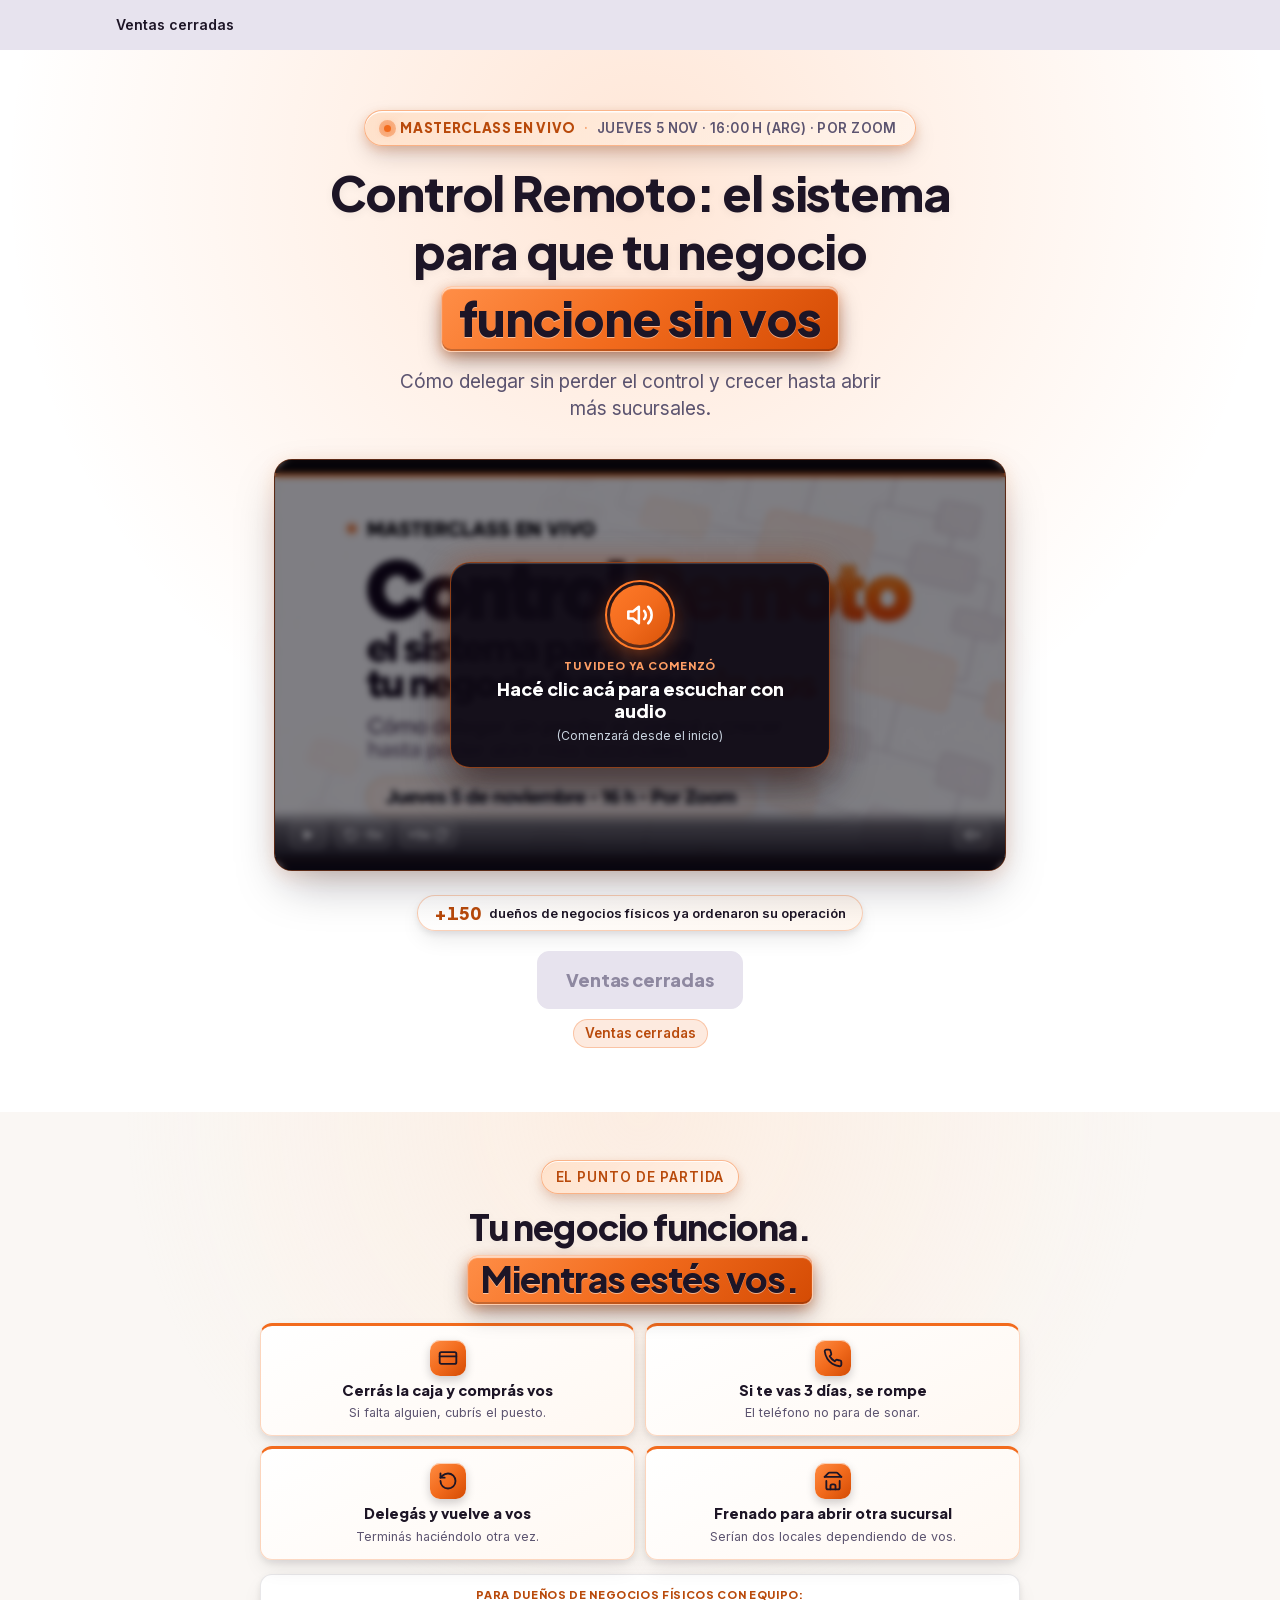
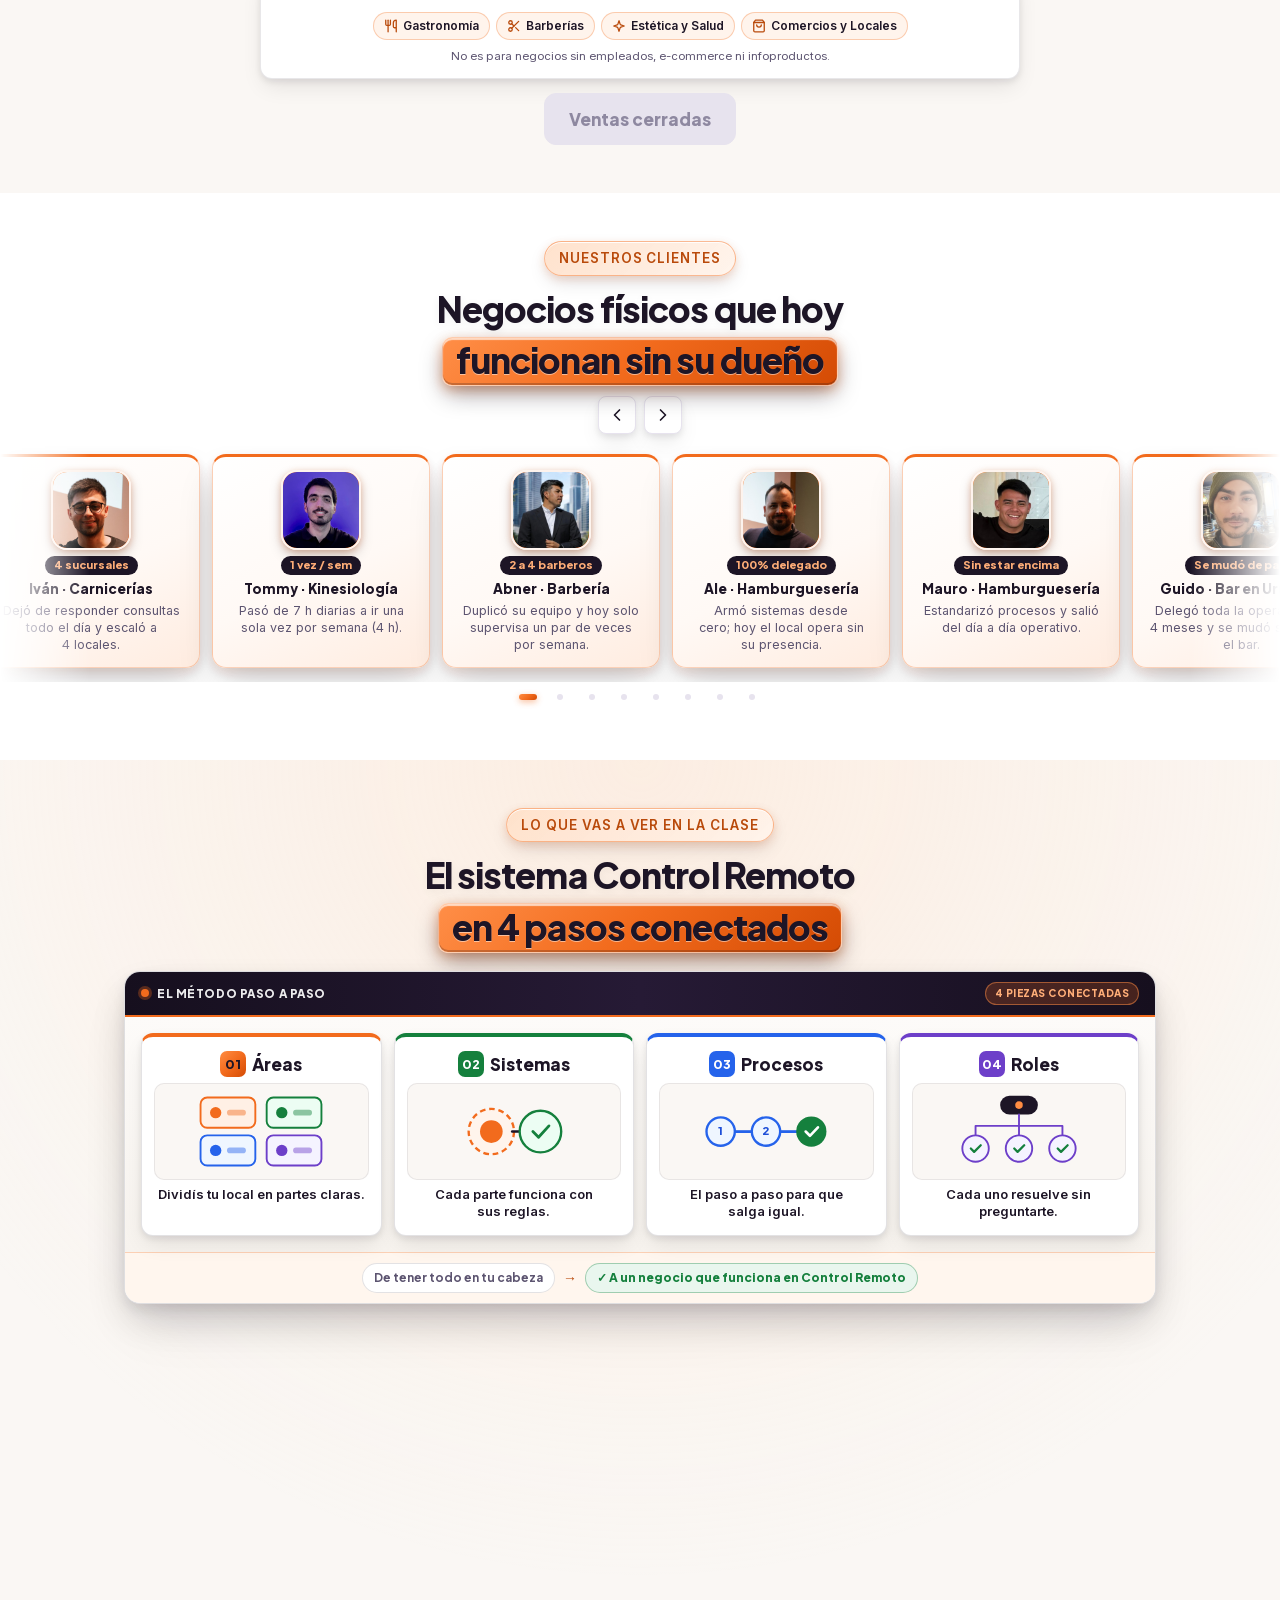
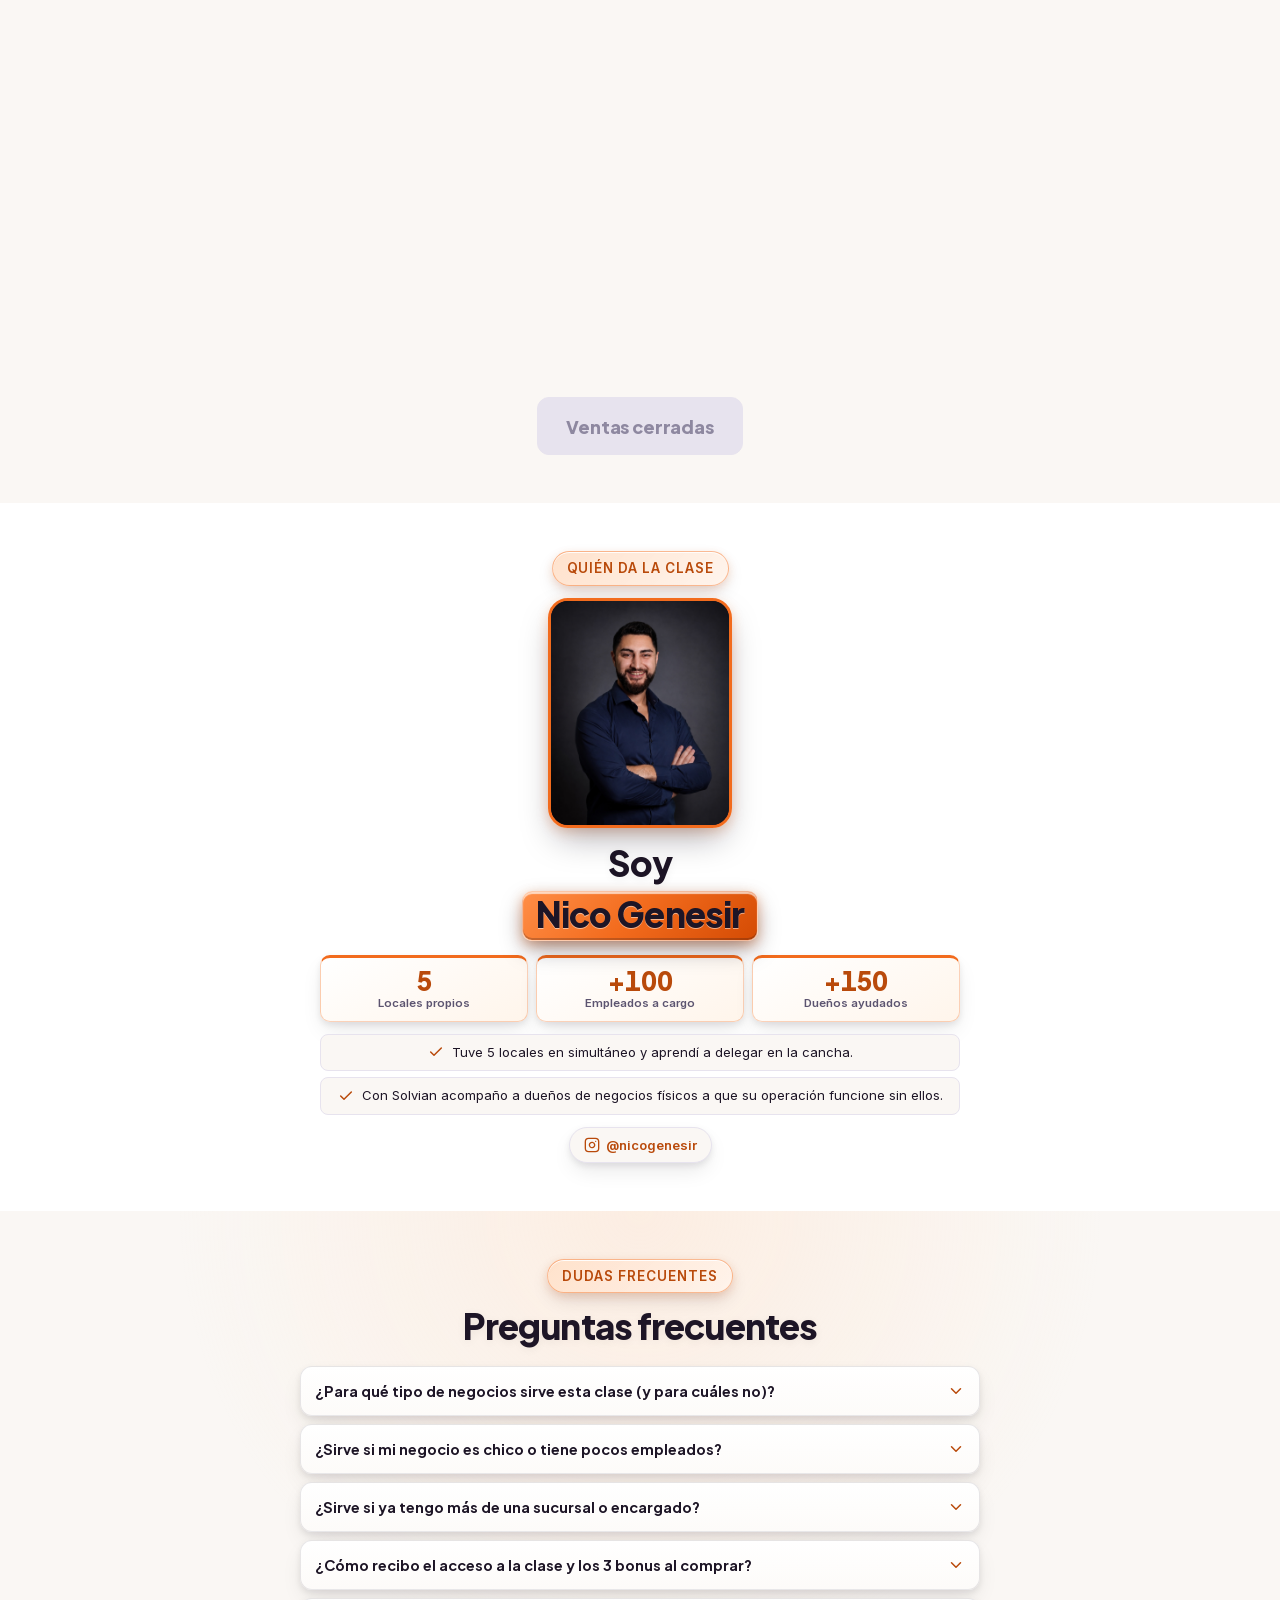
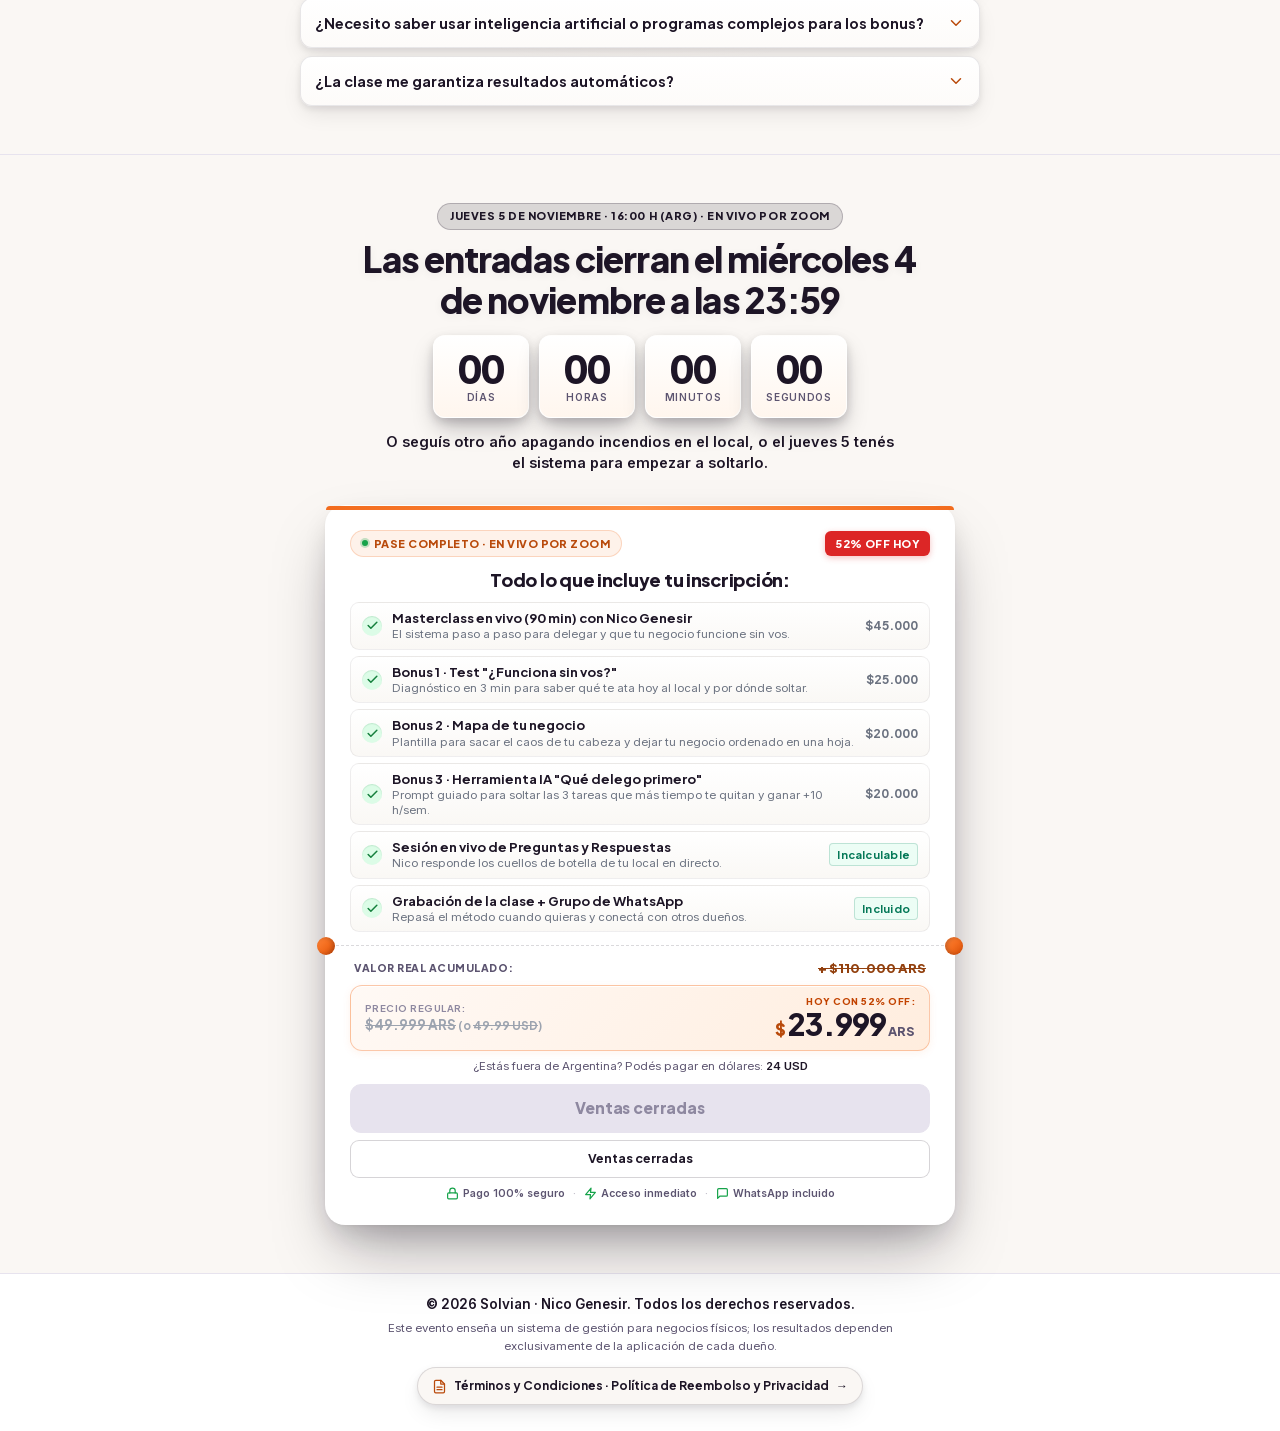
==== commit 1d76143c: "feat(vsl): add Cloudflare R2 VSL player, remove hero noise, polish offer stack" ====
--- a/index.html
+++ b/index.html
@@ -29,7 +29,7 @@
   <link rel="icon" href="favicon.svg" type="image/svg+xml">
   <link rel="preload" href="assets/fonts/plus-jakarta-sans-800.woff2" as="font" type="font/woff2" crossorigin>
   <link rel="preload" href="assets/fonts/plus-jakarta-sans-700.woff2" as="font" type="font/woff2" crossorigin>
-  <link rel="stylesheet" href="styles.css?v=14">
+  <link rel="stylesheet" href="styles.css?v=12">
 
   <!-- Meta Pixel Code -->
   <script>
@@ -110,274 +110,75 @@
 
           <p class="hero-subtitle">Cómo delegar sin perder el control y crecer hasta abrir más sucursales.</p>
 
-          <!-- Tarjeta de Transformación Operativa con Micro-escenas 2.5D -->
-          <div class="hero-journey-card" role="region" aria-label="El camino exacto para salir de la operación diaria y abrir más sucursales">
-            <!-- Encabezado editorial de alto impacto (Opción B) -->
-            <div class="journey-header">
-              <div class="journey-title-group">
-                <span class="journey-pill-badge">EL CAMINO EXACTO</span>
-                <h2 class="journey-heading">Cómo vas a salir de la operación diaria para abrir más sucursales</h2>
-              </div>
-              <span class="journey-meta-tag" aria-hidden="true">MASTERCLASS EN VIVO</span>
-            </div>
-
-            <!-- Grilla visual de 3 etapas en micro-escenas 2.5D -->
-            <div class="journey-stages">
-              <!-- Etapa 1: Atrapado en el local -->
-              <div class="journey-step journey-step-pain">
-                <span class="journey-step-tag journey-tag-pain">HOY · EL PROBLEMA</span>
-                <div class="journey-illu-wrap">
-                  <svg class="journey-illu-svg" viewBox="0 0 100 80" fill="none" xmlns="http://www.w3.org/2000/svg" aria-hidden="true">
-                    <defs>
-                      <linearGradient id="fireGrad-vol1" x1="0" y1="1" x2="0" y2="0">
-                        <stop offset="0%" stop-color="#DC2626"/>
-                        <stop offset="45%" stop-color="#EA580C"/>
-                        <stop offset="80%" stop-color="#F59E0B"/>
-                        <stop offset="100%" stop-color="#FEF08A"/>
-                      </linearGradient>
-                      <linearGradient id="fireGrad-vol2" x1="0" y1="1" x2="0" y2="0">
-                        <stop offset="0%" stop-color="#B91C1C"/>
-                        <stop offset="50%" stop-color="#F97316"/>
-                        <stop offset="100%" stop-color="#FDE047"/>
-                      </linearGradient>
-                      <linearGradient id="smokeVol" x1="0" y1="1" x2="0" y2="0">
-                        <stop offset="0%" stop-color="#64748B" stop-opacity="0.35"/>
-                        <stop offset="100%" stop-color="#94A3B8" stop-opacity="0.05"/>
-                      </linearGradient>
-                      <linearGradient id="wallFireGrad" x1="0" y1="0" x2="1" y2="1">
-                        <stop offset="0%" stop-color="#FFF5F2"/>
-                        <stop offset="100%" stop-color="#FEE2E2"/>
-                      </linearGradient>
-                      <radialGradient id="fireGlow" cx="50%" cy="30%" r="50%">
-                        <stop offset="0%" stop-color="#F97316" stop-opacity="0.25"/>
-                        <stop offset="100%" stop-color="#F97316" stop-opacity="0"/>
-                      </radialGradient>
-                    </defs>
-
-                    <ellipse cx="50" cy="74" rx="42" ry="5" fill="#E8DFD8"/>
-                    <circle cx="48" cy="24" r="26" fill="url(#fireGlow)"/>
-
-                    <circle cx="34" cy="14" r="8" fill="url(#smokeVol)"/>
-                    <circle cx="58" cy="10" r="10" fill="url(#smokeVol)"/>
-                    <circle cx="46" cy="6" r="6" fill="url(#smokeVol)"/>
-
-                    <path d="M68 36L80 29V61L68 67V36Z" fill="#FCA5A5" stroke="#DC2626" stroke-width="1.6"/>
-                    <path d="M22 34L35 25H77L68 34H22Z" fill="#FECDD3"/>
-
-                    <rect x="20" y="34" width="48" height="33" rx="3" fill="url(#wallFireGrad)" stroke="#EF4444" stroke-width="1.8"/>
-
-                    <rect x="42" y="47" width="13" height="20" rx="1.5" fill="#7F1D1D" stroke="#EF4444" stroke-width="1.4"/>
-                    <path d="M44 58C45 52 49 50 51 58H44Z" fill="#FBBF24"/>
-                    <circle cx="51" cy="57" r="1.2" fill="#F59E0B"/>
-
-                    <rect x="25" y="45" width="12" height="13" rx="1.5" fill="#FEF2F2" stroke="#EF4444" stroke-width="1.3"/>
-                    <path d="M28 55C28 50 32 48 32 46C34 49 35 52 34 55H28Z" fill="#EA580C"/>
-
-                    <path d="M16 34L22 22H68L74 34H16Z" fill="#EF4444" stroke="#DC2626" stroke-width="1.8"/>
-                    <path d="M74 34L82 27L76 17L68 22L74 34Z" fill="#B91C1C"/>
-                    <path d="M22 22L16 34H27L31 22H22Z" fill="#DC2626"/>
-                    <path d="M40 22L38 34H49L49 22H40Z" fill="#DC2626"/>
-                    <path d="M58 22L60 34H71L67 22H58Z" fill="#DC2626"/>
-                    <path d="M16 34Q21 38 26 34Q31 38 36 34Q41 38 46 34Q51 38 56 34Q61 38 66 34Q71 38 74 34" stroke="#B91C1C" stroke-width="1.5" fill="none"/>
-
-                    <path d="M30 22C28 12 37 6 35 1C41 6 48 12 45 22C45 22 37 25 30 22Z" fill="url(#fireGrad-vol1)"/>
-                    <path d="M33 22C32 15 38 10 37 4C40 8 44 14 42 22C42 22 37 24 33 22Z" fill="#FEF08A"/>
-
-                    <path d="M47 22C45 10 57 4 54 0C61 5 70 11 66 22C66 22 56 25 47 22Z" fill="url(#fireGrad-vol2)"/>
-                    <path d="M50 22C49 14 57 8 55 3C60 7 64 13 62 22C62 22 57 24 50 22Z" fill="#FEF08A"/>
-
-                    <g transform="translate(6, 38)">
-                      <rect x="0" y="2" width="10" height="17" rx="2" fill="#1E1528" stroke="#DC2626" stroke-width="1.3"/>
-                      <circle cx="5" cy="10" r="3" fill="#EF4444"/>
-                      <line x1="5" y1="8.5" x2="5" y2="10" stroke="#FFF" stroke-width="0.9" stroke-linecap="round"/>
-                      <circle cx="5" cy="11.5" r="0.5" fill="#FFF"/>
-                      <path d="M-2 5A6 6 0 0 0 -2 15M12 5A6 6 0 0 1 12 15" stroke="#EF4444" stroke-width="1.2" stroke-linecap="round" fill="none"/>
-                    </g>
-
-                    <g transform="translate(78, 38)">
-                      <circle cx="8" cy="8" r="7.5" fill="#FFFFFF" stroke="#DC2626" stroke-width="1.4"/>
-                      <circle cx="5" cy="1.5" r="1.8" fill="#DC2626"/>
-                      <circle cx="11" cy="1.5" r="1.8" fill="#DC2626"/>
-                      <line x1="8" y1="8" x2="8" y2="3.5" stroke="#B91C1C" stroke-width="1.4" stroke-linecap="round"/>
-                      <line x1="8" y1="8" x2="11.5" y2="10" stroke="#B91C1C" stroke-width="1.4" stroke-linecap="round"/>
-                    </g>
-
-                    <circle cx="74" cy="15" r="1.6" fill="#F97316"/>
-                    <circle cx="20" cy="16" r="1.4" fill="#EF4444"/>
-                  </svg>
-                </div>
-                <div class="journey-info">
-                  <strong class="journey-title">Atrapado en el local</strong>
-                  <span class="journey-desc">Apagás incendios todo el día. Si no estás, se frena.</span>
-                </div>
-              </div>
-
-              <!-- Flecha conectora 1 -->
-              <div class="journey-connector" aria-hidden="true">
-                <svg class="journey-arrow-svg" width="22" height="14" viewBox="0 0 22 14" fill="none">
-                  <path d="M1 7H19M19 7L13 2M19 7L13 12" stroke="currentColor" stroke-width="2.2" stroke-linecap="round" stroke-linejoin="round"/>
-                </svg>
-              </div>
-
-              <!-- Etapa 2: Instalás Control Remoto -->
-              <div class="journey-step journey-step-system is-featured">
-                <span class="journey-step-tag journey-tag-system">EL JUEVES 5 · EN VIVO</span>
-                <div class="journey-illu-wrap">
-                  <svg class="journey-illu-svg" viewBox="0 0 100 80" fill="none" xmlns="http://www.w3.org/2000/svg" aria-hidden="true">
-                    <defs>
-                      <linearGradient id="solvianRoof" x1="0" y1="0" x2="1" y2="1">
-                        <stop offset="0%" stop-color="#FF9854"/>
-                        <stop offset="60%" stop-color="#F26B1D"/>
-                        <stop offset="100%" stop-color="#D44B04"/>
-                      </linearGradient>
-                      <linearGradient id="tabletGlass" x1="0" y1="0" x2="1" y2="1">
-                        <stop offset="0%" stop-color="#1E1528"/>
-                        <stop offset="100%" stop-color="#0F0A15"/>
-                      </linearGradient>
-                      <radialGradient id="solvianGlow" cx="50%" cy="40%" r="50%">
-                        <stop offset="0%" stop-color="#F26B1D" stop-opacity="0.22"/>
-                        <stop offset="100%" stop-color="#F26B1D" stop-opacity="0"/>
-                      </radialGradient>
-                    </defs>
-
-                    <ellipse cx="50" cy="74" rx="42" ry="5" fill="#EAE0D6"/>
-                    <circle cx="50" cy="30" r="26" fill="url(#solvianGlow)"/>
-
-                    <path d="M68 36L80 29V61L68 67V36Z" fill="#FFE2CC" stroke="#F26B1D" stroke-width="1.6"/>
-                    <path d="M22 34L35 25H77L68 34H22Z" fill="#FFF0E5"/>
-
-                    <rect x="20" y="34" width="48" height="33" rx="3" fill="#FFFDFB" stroke="#F26B1D" stroke-width="1.8"/>
-
-                    <rect x="46" y="46" width="13" height="21" rx="1.5" fill="#FFF1E6" stroke="#F26B1D" stroke-width="1.3"/>
-                    <circle cx="54" cy="57" r="1.2" fill="#F26B1D"/>
-
-                    <path d="M16 34L22 22H68L74 34H16Z" fill="url(#solvianRoof)" stroke="#D44B04" stroke-width="1.8"/>
-                    <path d="M74 34L82 27L76 17L68 22L74 34Z" fill="#9A3412"/>
-                    <path d="M22 22L16 34H27L31 22H22Z" fill="#FFFFFF" fill-opacity="0.32"/>
-                    <path d="M40 22L38 34H49L49 22H40Z" fill="#FFFFFF" fill-opacity="0.32"/>
-                    <path d="M58 22L60 34H71L67 22H58Z" fill="#FFFFFF" fill-opacity="0.32"/>
-                    <path d="M16 34Q21 38 26 34Q31 38 36 34Q41 38 46 34Q51 38 56 34Q61 38 66 34Q71 38 74 34" stroke="#9A3412" stroke-width="1.5" fill="none"/>
-
-                    <path d="M40 8A10 10 0 0 1 56 8" stroke="#F26B1D" stroke-width="2" stroke-linecap="round" fill="none"/>
-                    <path d="M34 4A18 18 0 0 1 62 4" stroke="#FF8C42" stroke-width="1.8" stroke-dasharray="3 2" stroke-linecap="round" fill="none"/>
-                    <line x1="48" y1="22" x2="48" y2="12" stroke="#F26B1D" stroke-width="2.2" stroke-linecap="round"/>
-                    <circle cx="48" cy="11" r="3" fill="#F26B1D"/>
-
-                    <ellipse cx="26" cy="66" rx="16" ry="3.5" fill="rgba(242,107,29,0.22)"/>
-                    <g transform="translate(8, 30)">
-                      <rect x="0" y="0" width="36" height="32" rx="4" fill="url(#tabletGlass)" stroke="#F26B1D" stroke-width="1.8"/>
-                      <circle cx="4" cy="4" r="1.2" fill="#22C55E"/>
-                      <circle cx="8" cy="4" r="1.2" fill="#F26B1D"/>
-                      <line x1="14" y1="4" x2="30" y2="4" stroke="#475569" stroke-width="1.2"/>
-                      <rect x="4" y="18" width="3.5" height="8" rx="1" fill="#F26B1D"/>
-                      <rect x="10" y="14" width="3.5" height="12" rx="1" fill="#FF8C42"/>
-                      <rect x="16" y="10" width="3.5" height="16" rx="1" fill="#15803D"/>
-                      <rect x="22" y="8" width="3.5" height="18" rx="1" fill="#22C55E"/>
-                      <rect x="4" y="24" width="28" height="5" rx="2.5" fill="#14532D"/>
-                      <circle cx="28" cy="26.5" r="2" fill="#4ADE80"/>
-                      <line x1="8" y1="26.5" x2="22" y2="26.5" stroke="#22C55E" stroke-width="1.2"/>
-                    </g>
-
-                    <g transform="translate(70, 36)">
-                      <circle cx="8" cy="8" r="7.5" fill="#FFF7ED" stroke="#F26B1D" stroke-width="1.6"/>
-                      <circle cx="8" cy="8" r="2.8" fill="#F26B1D"/>
-                      <path d="M8 0V2.5M8 13.5V16M0 8H2.5M13.5 8H16M2.5 2.5L4.5 4.5M11.5 11.5L13.5 13.5M13.5 2.5L11.5 4.5M2.5 13.5L4.5 11.5" stroke="#F26B1D" stroke-width="1.6" stroke-linecap="round"/>
-                    </g>
-                  </svg>
-                </div>
-                <div class="journey-info">
-                  <strong class="journey-title">Instalás Control Remoto</strong>
-                  <span class="journey-desc">Procesos claros, tablero y delegación sin estar encima.</span>
-                </div>
-              </div>
-
-              <!-- Flecha conectora 2 -->
-              <div class="journey-connector" aria-hidden="true">
-                <svg class="journey-arrow-svg" width="22" height="14" viewBox="0 0 22 14" fill="none">
-                  <path d="M1 7H19M19 7L13 2M19 7L13 12" stroke="currentColor" stroke-width="2.2" stroke-linecap="round" stroke-linejoin="round"/>
-                </svg>
-              </div>
-
-              <!-- Etapa 3: Negocio replicable -->
-              <div class="journey-step journey-step-scale">
-                <span class="journey-step-tag journey-tag-scale">EL RESULTADO</span>
-                <div class="journey-illu-wrap">
-                  <svg class="journey-illu-svg" viewBox="0 0 100 80" fill="none" xmlns="http://www.w3.org/2000/svg" aria-hidden="true">
-                    <defs>
-                      <linearGradient id="greenRoof" x1="0" y1="0" x2="1" y2="1">
-                        <stop offset="0%" stop-color="#34D399"/>
-                        <stop offset="60%" stop-color="#15803D"/>
-                        <stop offset="100%" stop-color="#065F46"/>
-                      </linearGradient>
-                      <radialGradient id="greenGlow" cx="50%" cy="30%" r="50%">
-                        <stop offset="0%" stop-color="#15803D" stop-opacity="0.22"/>
-                        <stop offset="100%" stop-color="#15803D" stop-opacity="0"/>
-                      </radialGradient>
-                    </defs>
-
-                    <ellipse cx="50" cy="74" rx="44" ry="5" fill="#DAE8E0"/>
-                    <circle cx="50" cy="20" r="26" fill="url(#greenGlow)"/>
-
-                    <path d="M42 42L48 37V62L42 67V42Z" fill="#BBF7D0" stroke="#15803D" stroke-width="1.4"/>
-                    <rect x="8" y="40" width="34" height="27" rx="2.5" fill="#F0FDF4" stroke="#15803D" stroke-width="1.8"/>
-                    <path d="M5 40L9 29H41L45 40H5Z" fill="url(#greenRoof)" stroke="#065F46" stroke-width="1.6"/>
-                    <path d="M45 40L50 34L46 25L41 29L45 40Z" fill="#064E3B"/>
-                    <path d="M9 29L5 40H14L16 29H9Z" fill="#FFFFFF" fill-opacity="0.3"/>
-                    <path d="M23 29L22 40H31L30 29H23Z" fill="#FFFFFF" fill-opacity="0.3"/>
-                    <rect x="22" y="51" width="10" height="16" rx="1.2" fill="#DCFCE7" stroke="#15803D" stroke-width="1.2"/>
-                    <circle cx="29" cy="59" r="0.8" fill="#15803D"/>
-                    <rect x="12" y="49" width="7" height="9" rx="1" fill="#DCFCE7" stroke="#15803D" stroke-width="1"/>
-                    <rect x="18" y="31" width="8" height="5.5" rx="1.5" fill="#FFFFFF" fill-opacity="0.95"/>
-                    <text x="22" y="35" font-family="sans-serif" font-size="4" font-weight="bold" fill="#15803D" text-anchor="middle">S1</text>
-
-                    <path d="M88 42L94 37V62L88 67V42Z" fill="#BBF7D0" stroke="#15803D" stroke-width="1.4"/>
-                    <rect x="54" y="40" width="34" height="27" rx="2.5" fill="#F0FDF4" stroke="#15803D" stroke-width="1.8"/>
-                    <path d="M51 40L55 29H87L91 40H51Z" fill="url(#greenRoof)" stroke="#065F46" stroke-width="1.6"/>
-                    <path d="M91 40L96 34L92 25L87 29L91 40Z" fill="#064E3B"/>
-                    <path d="M55 29L51 40H60L62 29H55Z" fill="#FFFFFF" fill-opacity="0.3"/>
-                    <path d="M69 29L68 40H77L76 29H69Z" fill="#FFFFFF" fill-opacity="0.3"/>
-                    <rect x="68" y="51" width="10" height="16" rx="1.2" fill="#DCFCE7" stroke="#15803D" stroke-width="1.2"/>
-                    <circle cx="75" cy="59" r="0.8" fill="#15803D"/>
-                    <rect x="58" y="49" width="7" height="9" rx="1" fill="#DCFCE7" stroke="#15803D" stroke-width="1"/>
-                    <rect x="64" y="31" width="8" height="5.5" rx="1.5" fill="#FFFFFF" fill-opacity="0.95"/>
-                    <text x="68" y="35" font-family="sans-serif" font-size="4" font-weight="bold" fill="#15803D" text-anchor="middle">S2</text>
-
-                    <path d="M26 26C36 10 64 10 74 26" stroke="#22C55E" stroke-width="2.4" stroke-dasharray="3.5 2" fill="none"/>
-                    
-                    <circle cx="50" cy="14" r="9.5" fill="#15803D" stroke="#FFFFFF" stroke-width="2" filter="drop-shadow(0 3px 6px rgba(21,128,61,0.35))"/>
-                    <path d="M46 14L49 17L55 11" stroke="#FFFFFF" stroke-width="2.2" stroke-linecap="round" stroke-linejoin="round"/>
-
-                    <g transform="translate(80, 8)">
-                      <path d="M6 0C2.68 0 0 2.68 0 6C0 10.5 6 15 6 15C6 15 12 10.5 12 6C12 2.68 9.32 0 6 0Z" fill="#15803D" stroke="#FFFFFF" stroke-width="1"/>
-                      <circle cx="6" cy="5.5" r="2.2" fill="#FFFFFF"/>
-                    </g>
-                    
-                    <path d="M12 24L17 17L22 24M17 18V28" stroke="#15803D" stroke-width="2.2" stroke-linecap="round" stroke-linejoin="round"/>
-                  </svg>
-                </div>
-                <div class="journey-info">
-                  <strong class="journey-title">Negocio replicable</strong>
-                  <span class="journey-desc">La operación corre sola y podés abrir más sucursales.</span>
-                </div>
-              </div>
-            </div>
-
-            <!-- Barra inferior con especificaciones en pastillas -->
-            <div class="journey-specs-bar">
-              <span class="journey-spec-pill">
-                <svg class="icon-lucide" width="13" height="13" viewBox="0 0 24 24" fill="none" stroke="currentColor" stroke-width="2.5" stroke-linecap="round" stroke-linejoin="round" aria-hidden="true"><path d="M20 6 9 17l-5-5"/></svg>
-                <span>90 min prácticos</span>
-              </span>
-              <span class="journey-spec-dot" aria-hidden="true">·</span>
-              <span class="journey-spec-pill">
-                <svg class="icon-lucide" width="13" height="13" viewBox="0 0 24 24" fill="none" stroke="currentColor" stroke-width="2.5" stroke-linecap="round" stroke-linejoin="round" aria-hidden="true"><path d="M20 6 9 17l-5-5"/></svg>
-                <span>Plantillas de gestión</span>
-              </span>
-              <span class="journey-spec-dot" aria-hidden="true">·</span>
-              <span class="journey-spec-pill">
-                <svg class="icon-lucide" width="13" height="13" viewBox="0 0 24 24" fill="none" stroke="currentColor" stroke-width="2.5" stroke-linecap="round" stroke-linejoin="round" aria-hidden="true"><path d="M20 6 9 17l-5-5"/></svg>
-                <span>Q&amp;A en vivo con Nico</span>
-              </span>
+          <!-- Componente VSL de Alta Retención con Cloudflare R2 -->
+          <div class="vsl-wrapper">
+            <div class="vsl-ambient-glow" aria-hidden="true"></div>
+            <div class="vsl-player-container" id="vsl-container">
+              <video 
+                id="vsl-video" 
+                src="https://pub-355df2374f5f4f62b40a9c59829ce52d.r2.dev/final.mp4" 
+                autoplay 
+                muted 
+                playsinline 
+                webkit-playsinline="true" 
+                x5-playsinline="true" 
+                preload="auto"
+                poster="og-control-remoto.jpg">
+              </video>
+
+              <!-- Overlay Smart Unmute (Efecto Panda Video de alta conversión) -->
+              <div class="vsl-unmute-overlay" id="vsl-unmute-overlay" role="button" tabindex="0" aria-label="Activar audio del video desde el inicio">
+                <div class="vsl-unmute-card">
+                  <div class="vsl-unmute-icon">
+                    <svg class="vsl-volume-svg" width="28" height="28" viewBox="0 0 24 24" fill="none" stroke="currentColor" stroke-width="2.2" stroke-linecap="round" stroke-linejoin="round" aria-hidden="true">
+                      <polygon points="11 5 6 9 2 9 2 15 6 15 11 19 11 5"></polygon>
+                      <path d="M19.07 4.93a10 10 0 0 1 0 14.14M15.54 8.46a5 5 0 0 1 0 7.07"></path>
+                    </svg>
+                    <span class="vsl-ping-ring" aria-hidden="true"></span>
+                  </div>
+                  <span class="vsl-eyebrow">Tu video ya comenzó</span>
+                  <h3 class="vsl-unmute-title">Hacé clic acá para escuchar con audio</h3>
+                  <p class="vsl-unmute-sub">(Comenzará desde el inicio)</p>
+                </div>
+              </div>
+
+              <!-- Botón Central de Play cuando está pausado manualmente -->
+              <button type="button" class="vsl-center-play" id="vsl-center-play" aria-label="Reproducir video" style="display: none;">
+                <svg width="32" height="32" viewBox="0 0 24 24" fill="currentColor" aria-hidden="true">
+                  <polygon points="6 4 20 12 6 20 6 4"></polygon>
+                </svg>
+              </button>
+
+              <!-- Barra de progreso ficticia no-lineal (pointer-events-none) -->
+              <div class="vsl-fake-bar-track" aria-hidden="true">
+                <div class="vsl-fake-bar-fill" id="vsl-progress-fill">
+                  <span class="vsl-fake-bar-glow"></span>
+                </div>
+              </div>
+
+              <!-- Controles mínimos -->
+              <div class="vsl-controls-bar" id="vsl-controls" aria-label="Controles del video">
+                <div class="vsl-controls-left">
+                  <button type="button" class="vsl-ctrl-btn" id="vsl-play-btn" aria-label="Pausar o reproducir">
+                    <svg class="vsl-icon-play" width="16" height="16" viewBox="0 0 24 24" fill="currentColor" style="display: none;" aria-hidden="true"><polygon points="6 4 20 12 6 20 6 4"></polygon></svg>
+                    <svg class="vsl-icon-pause" width="16" height="16" viewBox="0 0 24 24" fill="currentColor" aria-hidden="true"><rect x="6" y="4" width="4" height="16"></rect><rect x="14" y="4" width="4" height="16"></rect></svg>
+                  </button>
+                  <button type="button" class="vsl-ctrl-btn vsl-btn-skip" id="vsl-skip-back" title="Retroceder 5 segundos" aria-label="Retroceder 5 segundos">
+                    <svg width="14" height="14" viewBox="0 0 24 24" fill="none" stroke="currentColor" stroke-width="2.2" stroke-linecap="round" stroke-linejoin="round" aria-hidden="true"><path d="M3 12a9 9 0 1 0 9-9 9.75 9.75 0 0 0-6.74 2.74L3 8"/><path d="M3 3v5h5"/></svg>
+                    <span>-5s</span>
+                  </button>
+                  <button type="button" class="vsl-ctrl-btn vsl-btn-skip" id="vsl-skip-fwd" title="Adelantar 5 segundos" aria-label="Adelantar 5 segundos">
+                    <span>+5s</span>
+                    <svg width="14" height="14" viewBox="0 0 24 24" fill="none" stroke="currentColor" stroke-width="2.2" stroke-linecap="round" stroke-linejoin="round" aria-hidden="true"><path d="M21 12a9 9 0 1 1-9-9 9.75 9.75 0 0 1 6.74 2.74L21 8"/><path d="M21 3v5h-5"/></svg>
+                  </button>
+                </div>
+                <div class="vsl-controls-right">
+                  <button type="button" class="vsl-ctrl-btn" id="vsl-mute-btn" aria-label="Activar o desactivar sonido">
+                    <svg class="vsl-icon-volume-on" width="16" height="16" viewBox="0 0 24 24" fill="none" stroke="currentColor" stroke-width="2.2" stroke-linecap="round" stroke-linejoin="round" style="display: none;" aria-hidden="true"><polygon points="11 5 6 9 2 9 2 15 6 15 11 19 11 5"></polygon><path d="M19.07 4.93a10 10 0 0 1 0 14.14M15.54 8.46a5 5 0 0 1 0 7.07"></path></svg>
+                    <svg class="vsl-icon-volume-off" width="16" height="16" viewBox="0 0 24 24" fill="none" stroke="currentColor" stroke-width="2.2" stroke-linecap="round" stroke-linejoin="round" aria-hidden="true"><polygon points="11 5 6 9 2 9 2 15 6 15 11 19 11 5"></polygon><line x1="23" y1="9" x2="17" y2="15"></line><line x1="17" y1="9" x2="23" y2="15"></line></svg>
+                  </button>
+                </div>
+              </div>
             </div>
           </div>
 
@@ -388,7 +189,7 @@
 
           <div class="hero-cta-block">
             <a href="#oferta" class="btn-primary hero-btn-scroll" id="hero-cta-btn">
-              <span class="btn-text">Reservar mi lugar</span>
+              <span class="btn-text">Reservar mi lugar por $23.999</span>
               <svg class="icon-lucide btn-arrow" width="20" height="20" viewBox="0 0 24 24" fill="none" stroke="currentColor" stroke-width="2.4" stroke-linecap="round" stroke-linejoin="round" aria-hidden="true">
                 <path d="M5 12h14"/>
                 <path d="m12 5 7 7-7 7"/>
@@ -1123,8 +924,8 @@
                 <svg class="icon-lucide" width="13" height="13" viewBox="0 0 24 24" fill="none" stroke="currentColor" stroke-width="2.8" stroke-linecap="round" stroke-linejoin="round"><path d="M20 6 9 17l-5-5"/></svg>
               </span>
               <div class="offer-item-content">
-                <strong class="offer-item-title">Bonus 1 · Tablero Operativo de Sucursal</strong>
-                <span class="offer-item-sub">Plantilla de control de caja, stock y tareas sin estar encima.</span>
+                <strong class="offer-item-title">Bonus 1 · Test "¿Funciona sin vos?"</strong>
+                <span class="offer-item-sub">Diagnóstico en 3 min para saber qué te ata hoy al local y por dónde soltar.</span>
               </div>
               <span class="offer-item-val" aria-label="Valuado en">$25.000</span>
             </li>
@@ -1134,8 +935,8 @@
                 <svg class="icon-lucide" width="13" height="13" viewBox="0 0 24 24" fill="none" stroke="currentColor" stroke-width="2.8" stroke-linecap="round" stroke-linejoin="round"><path d="M20 6 9 17l-5-5"/></svg>
               </span>
               <div class="offer-item-content">
-                <strong class="offer-item-title">Bonus 2 · Mapa de Negocio y Manual de Puestos</strong>
-                <span class="offer-item-sub">Estandarización de roles para que el equipo resuelva sin vos.</span>
+                <strong class="offer-item-title">Bonus 2 · Mapa de tu negocio</strong>
+                <span class="offer-item-sub">Plantilla para sacar el caos de tu cabeza y dejar tu negocio ordenado en una hoja.</span>
               </div>
               <span class="offer-item-val" aria-label="Valuado en">$20.000</span>
             </li>
@@ -1146,7 +947,7 @@
               </span>
               <div class="offer-item-content">
                 <strong class="offer-item-title">Bonus 3 · Herramienta IA "Qué delego primero"</strong>
-                <span class="offer-item-sub">Prompt guiado para soltar las 3 tareas que más tiempo te quitan.</span>
+                <span class="offer-item-sub">Prompt guiado para soltar las 3 tareas que más tiempo te quitan y ganar +10 h/sem.</span>
               </div>
               <span class="offer-item-val" aria-label="Valuado en">$20.000</span>
             </li>
@@ -1288,6 +1089,6 @@
     </div>
   </div>
 
-  <script src="script.js?v=10"></script>
+  <script src="script.js?v=12"></script>
 </body>
 </html>
--- a/styles.css
+++ b/styles.css
@@ -901,242 +901,298 @@
 }
 
 /* ==========================================================================
-   HERO JOURNEY CARD: EL CAMINO EXACTO PARA SALIR DE LA OPERACIÓN
+   VSL PLAYER: VIDEO SALES LETTER DE ALTA RETENCIÓN (CLOUDFLARE R2 + CDN)
    ========================================================================== */
-.hero-journey-card {
+.vsl-wrapper {
   position: relative;
   width: 100%;
-  max-width: 720px;
+  max-width: 740px;
   margin-inline: auto;
-  margin-bottom: 22px;
-  background: linear-gradient(180deg, #FFFFFF 0%, #FFFDFB 100%);
-  border: 1px solid rgba(242, 107, 29, 0.32);
-  border-radius: 16px;
+  margin-top: 14px;
+  margin-bottom: 24px;
+  user-select: none;
+}
+
+/* Resplandor ambiental de fondo (Backlight Glow cálido Solvian) */
+.vsl-ambient-glow {
+  position: absolute;
+  top: 50%;
+  left: 50%;
+  transform: translate(-50%, -50%);
+  width: 90%;
+  height: 220px;
+  background: radial-gradient(ellipse at center, rgba(242, 107, 29, 0.32) 0%, rgba(255, 122, 41, 0.12) 50%, transparent 75%);
+  filter: blur(44px);
+  z-index: 0;
+  pointer-events: none;
+}
+
+/* Marco cinematográfico */
+.vsl-player-container {
+  position: relative;
+  width: 100%;
+  aspect-ratio: 16 / 9;
+  background: #0B0812;
+  border-radius: 18px;
+  overflow: hidden;
+  border: 1.5px solid rgba(242, 107, 29, 0.35);
   box-shadow:
-    0 16px 38px -6px rgba(15, 10, 22, 0.12),
-    0 4px 14px rgba(242, 107, 29, 0.14),
-    inset 0 1px 0 rgba(255, 255, 255, 0.95);
-  overflow: hidden;
-  transition: transform 160ms var(--ease-out), box-shadow 160ms var(--ease-out);
-}
-
-/* Header */
-.journey-header {
-  display: flex;
-  align-items: center;
-  justify-content: space-between;
-  padding: 12px 18px;
-  background: linear-gradient(180deg, #FAF7F3 0%, #F4EFEA 100%);
-  border-bottom: 1px solid rgba(242, 107, 29, 0.18);
-  gap: 12px;
-}
-
-.journey-title-group {
-  display: flex;
-  align-items: center;
-  gap: 10px;
-  flex: 1 1 auto;
-  min-width: 0;
-}
-
-.journey-pill-badge {
-  font-family: var(--font-display);
-  font-size: 0.625rem;
-  font-weight: 800;
-  letter-spacing: 0.08em;
-  padding: 3px 8px;
-  border-radius: 999px;
-  background-color: rgba(242, 107, 29, 0.14);
-  border: 1px solid rgba(242, 107, 29, 0.35);
-  color: var(--action-text);
-  line-height: 1.2;
-  white-space: nowrap;
-  flex-shrink: 0;
-}
-
-.journey-heading {
-  font-family: var(--font-display);
-  font-weight: 800;
-  font-size: 0.8125rem;
-  letter-spacing: -0.01em;
-  color: var(--ink);
-  line-height: 1.25;
-  text-align: left;
-  margin: 0;
-}
-
-.journey-meta-tag {
-  font-family: var(--font-body);
-  font-size: 0.6875rem;
-  font-weight: 700;
-  color: var(--text-2);
-  background: rgba(255, 255, 255, 0.8);
-  border: 1px solid rgba(29, 21, 38, 0.08);
-  padding: 3px 8px;
-  border-radius: 6px;
-  white-space: nowrap;
-  flex-shrink: 0;
-}
-
-/* Stages Grid */
-.journey-stages {
-  display: flex;
-  align-items: stretch;
-  justify-content: space-between;
-  gap: 8px;
-  padding: 16px 14px 14px;
-  width: 100%;
-}
-
-.journey-step {
-  flex: 1 1 0;
-  min-width: 0;
-  display: flex;
-  flex-direction: column;
-  align-items: center;
-  text-align: center;
-  padding: 12px 10px 10px;
-  border-radius: 12px;
-  background: rgba(255, 255, 255, 0.94);
-  border: 1px solid rgba(29, 21, 38, 0.08);
-  box-shadow: 0 2px 8px rgba(15, 10, 22, 0.04);
-  transition: transform 140ms var(--ease-out), box-shadow 140ms var(--ease-out);
-}
-
-.journey-step-pain {
-  border-color: rgba(239, 68, 68, 0.28);
-  background: linear-gradient(180deg, #FFFFFF 0%, #FFF5F2 100%);
-}
-
-.journey-step-system.is-featured {
-  border: 1.5px solid rgba(242, 107, 29, 0.55);
-  background: linear-gradient(180deg, #FFFDFB 0%, #FFF3E8 100%);
-  box-shadow:
-    0 8px 22px rgba(242, 107, 29, 0.2),
-    inset 0 1px 0 rgba(255, 255, 255, 0.95);
-  transform: translateY(-2px);
-}
-
-.journey-step-scale {
-  border-color: rgba(21, 128, 61, 0.3);
-  background: linear-gradient(180deg, #FFFFFF 0%, #F0FDF4 100%);
-}
-
-.journey-step-tag {
-  display: inline-block;
-  font-family: var(--font-display);
-  font-size: 0.625rem;
-  font-weight: 800;
-  letter-spacing: 0.06em;
-  margin-bottom: 8px;
-  text-transform: uppercase;
-  white-space: nowrap;
-}
-
-.journey-tag-pain {
-  color: #DC2626;
-}
-
-.journey-tag-system {
-  color: var(--action-text);
-  background: rgba(242, 107, 29, 0.12);
-  padding: 1px 6px;
-  border-radius: 4px;
-}
-
-.journey-tag-scale {
-  color: #15803D;
-}
-
-/* 2.5D SVG Illustration Wrapper */
-.journey-illu-wrap {
-  width: 100%;
-  max-width: 100px;
-  height: 80px;
-  display: flex;
-  align-items: center;
-  justify-content: center;
-  margin-bottom: 8px;
-}
-
-.journey-illu-svg {
+    0 20px 48px -12px rgba(15, 10, 22, 0.35),
+    0 4px 18px rgba(242, 107, 29, 0.15),
+    inset 0 1px 0 rgba(255, 255, 255, 0.12);
+  z-index: 1;
+  display: flex;
+  align-items: center;
+  justify-content: center;
+}
+
+#vsl-video {
   width: 100%;
   height: 100%;
-  max-height: 80px;
+  object-fit: contain;
+  cursor: pointer;
+  background: #000000;
   display: block;
 }
 
-.journey-info {
-  display: flex;
-  flex-direction: column;
-  align-items: center;
+/* OVERLAY SMART UNMUTE (Efecto Panda Video de alta conversión) */
+.vsl-unmute-overlay {
+  position: absolute;
+  inset: 0;
+  background: rgba(11, 8, 18, 0.52);
+  backdrop-filter: blur(3px);
+  -webkit-backdrop-filter: blur(3px);
+  display: flex;
+  align-items: center;
+  justify-content: center;
+  z-index: 30;
+  cursor: pointer;
+  padding: 16px;
+  transition: background 200ms ease;
+}
+
+.vsl-unmute-overlay:hover {
+  background: rgba(11, 8, 18, 0.4);
+}
+
+.vsl-unmute-card {
+  position: relative;
+  background: rgba(15, 10, 22, 0.94);
+  border: 1.5px solid rgba(242, 107, 29, 0.55);
+  box-shadow:
+    0 16px 40px rgba(15, 10, 22, 0.65),
+    0 0 28px rgba(242, 107, 29, 0.35),
+    inset 0 1px 1px rgba(255, 255, 255, 0.2);
+  border-radius: 20px;
+  padding: 22px 28px;
+  text-align: center;
+  color: #FFFFFF;
+  max-width: 380px;
   width: 100%;
-  gap: 2px;
-}
-
-.journey-title {
-  font-family: var(--font-display);
-  font-size: 0.84375rem;
-  font-weight: 800;
-  line-height: 1.2;
-  color: var(--ink);
-}
-
-.journey-step-scale .journey-title {
-  color: #15803D;
-}
-
-.journey-desc {
+  transition: transform 200ms var(--ease-out), box-shadow 200ms var(--ease-out);
+}
+
+.vsl-unmute-overlay:hover .vsl-unmute-card {
+  transform: scale(1.03);
+  box-shadow:
+    0 20px 48px rgba(15, 10, 22, 0.75),
+    0 0 36px rgba(242, 107, 29, 0.45);
+}
+
+.vsl-unmute-overlay:active .vsl-unmute-card {
+  transform: scale(0.98);
+}
+
+.vsl-unmute-icon {
+  position: relative;
+  width: 60px;
+  height: 60px;
+  border-radius: 50%;
+  background: linear-gradient(135deg, #FF7A29 0%, #F26B1D 50%, #D95308 100%);
+  display: flex;
+  align-items: center;
+  justify-content: center;
+  margin: 0 auto 12px;
+  color: #FFFFFF;
+  box-shadow: 0 8px 24px rgba(242, 107, 29, 0.55);
+}
+
+.vsl-volume-svg {
+  animation: vslPulseVolume 1.8s ease-in-out infinite;
+}
+
+@keyframes vslPulseVolume {
+  0%, 100% { transform: scale(1); }
+  50% { transform: scale(1.1); }
+}
+
+.vsl-ping-ring {
+  position: absolute;
+  inset: -5px;
+  border-radius: 50%;
+  border: 2px solid #FF7A29;
+  animation: vslPing 1.8s cubic-bezier(0, 0, 0.2, 1) infinite;
+  pointer-events: none;
+}
+
+@keyframes vslPing {
+  0% { transform: scale(1); opacity: 0.9; }
+  75%, 100% { transform: scale(1.45); opacity: 0; }
+}
+
+.vsl-eyebrow {
+  font-family: var(--font-display);
+  font-size: 0.6875rem;
+  font-weight: 800;
+  color: #FFA066;
+  text-transform: uppercase;
+  letter-spacing: 0.08em;
+  display: block;
+  margin-bottom: 4px;
+}
+
+.vsl-unmute-title {
+  font-family: var(--font-display);
+  font-size: 1.125rem;
+  font-weight: 800;
+  line-height: 1.25;
+  margin: 0 0 4px;
+  color: #FFFFFF;
+}
+
+.vsl-unmute-sub {
+  font-size: 0.75rem;
+  color: #CBD5E1;
+  margin: 0;
+  font-weight: 500;
+}
+
+/* Botón Central de Play cuando está pausado manualmente */
+.vsl-center-play {
+  position: absolute;
+  top: 50%;
+  left: 50%;
+  transform: translate(-50%, -50%);
+  width: 76px;
+  height: 76px;
+  border-radius: 50%;
+  background: linear-gradient(135deg, #FF7A29 0%, #F26B1D 60%, #D95308 100%);
+  border: 2px solid rgba(255, 255, 255, 0.4);
+  color: #FFFFFF;
+  display: flex;
+  align-items: center;
+  justify-content: center;
+  cursor: pointer;
+  box-shadow: 0 16px 36px rgba(15, 10, 22, 0.6), 0 0 28px rgba(242, 107, 29, 0.55);
+  transition: transform 180ms var(--ease-out);
+  z-index: 22;
+}
+
+.vsl-center-play:hover {
+  transform: translate(-50%, -50%) scale(1.08);
+}
+
+.vsl-center-play:active {
+  transform: translate(-50%, -50%) scale(0.95);
+}
+
+.vsl-center-play svg {
+  margin-left: 4px;
+  filter: drop-shadow(0 2px 4px rgba(0, 0, 0, 0.35));
+}
+
+/* BARRA DE PROGRESO FICTICIA NO-LINEAL (POINTER-EVENTS-NONE) */
+.vsl-fake-bar-track {
+  position: absolute;
+  left: 0;
+  right: 0;
+  bottom: 0;
+  height: 10px;
+  background: rgba(11, 8, 18, 0.85);
+  z-index: 25;
+  pointer-events: none;
+  border-top: 1px solid rgba(242, 107, 29, 0.25);
+  overflow: hidden;
+}
+
+.vsl-fake-bar-fill {
+  height: 100%;
+  width: 0%;
+  background: linear-gradient(90deg, #FF7A29 0%, #F26B1D 60%, #FFA066 100%);
+  box-shadow: 0 0 14px rgba(242, 107, 29, 0.9);
+  transition: width 220ms ease-out;
+  position: relative;
+}
+
+.vsl-fake-bar-glow {
+  position: absolute;
+  top: 0;
+  right: 0;
+  bottom: 0;
+  width: 8px;
+  background: #FFFFFF;
+  opacity: 0.8;
+  box-shadow: 0 0 8px #FFFFFF;
+}
+
+/* CONTROLES MÍNIMOS INFERIORES */
+.vsl-controls-bar {
+  position: absolute;
+  left: 0;
+  right: 0;
+  bottom: 10px;
+  padding: 10px 14px;
+  background: linear-gradient(to top, rgba(11, 8, 18, 0.95) 0%, rgba(11, 8, 18, 0.6) 70%, transparent 100%);
+  display: flex;
+  justify-content: space-between;
+  align-items: center;
+  z-index: 20;
+  opacity: 0;
+  pointer-events: none;
+  transition: opacity 280ms ease;
+}
+
+.vsl-player-container:hover .vsl-controls-bar,
+.vsl-controls-bar.is-visible {
+  opacity: 1;
+  pointer-events: auto;
+}
+
+.vsl-controls-left,
+.vsl-controls-right {
+  display: flex;
+  align-items: center;
+  gap: 8px;
+}
+
+.vsl-ctrl-btn {
+  background: rgba(255, 255, 255, 0.12);
+  border: 1px solid rgba(255, 255, 255, 0.15);
+  color: #FFFFFF;
+  border-radius: 8px;
+  padding: 6px 10px;
+  cursor: pointer;
+  display: inline-flex;
+  align-items: center;
+  justify-content: center;
+  gap: 4px;
   font-family: var(--font-body);
-  font-size: 0.6875rem;
-  color: var(--text-2);
-  line-height: 1.25;
-}
-
-/* Connectors */
-.journey-connector {
-  flex: 0 0 auto;
-  display: flex;
-  align-items: center;
-  justify-content: center;
-  padding-top: 28px;
-}
-
-.journey-arrow-svg {
-  color: rgba(242, 107, 29, 0.75);
-  display: block;
-}
-
-/* Bottom Specs Bar */
-.journey-specs-bar {
-  display: flex;
-  align-items: center;
-  justify-content: center;
-  gap: 12px;
-  padding: 8px 16px;
-  background: rgba(250, 247, 244, 0.85);
-  border-top: 1px solid rgba(242, 107, 29, 0.16);
-  font-family: var(--font-body);
-  font-size: 0.78125rem;
-  font-weight: 600;
-  color: var(--text-2);
-}
-
-.journey-spec-pill {
-  display: inline-flex;
-  align-items: center;
-  gap: 5px;
-  color: var(--ink);
-}
-
-.journey-spec-pill svg {
-  color: var(--status-green);
-  flex-shrink: 0;
-}
-
-.journey-spec-dot {
-  color: rgba(242, 107, 29, 0.5);
-  font-weight: 800;
+  font-size: 0.75rem;
+  font-weight: 700;
+  line-height: 1;
+  transition: background 150ms ease, transform 150ms ease;
+}
+
+.vsl-ctrl-btn:hover {
+  background: rgba(255, 255, 255, 0.22);
+}
+
+.vsl-ctrl-btn:active {
+  transform: scale(0.94);
+}
+
+.vsl-btn-skip {
+  padding: 6px 8px;
 }
 
 .hero-social-proof {
@@ -1240,104 +1296,57 @@
     margin-bottom: 16px;
   }
 
-  /* Journey Card Mobile */
-  .hero-journey-card {
-    border-radius: 12px;
-    margin-bottom: 16px;
-    box-shadow:
-      0 10px 26px -4px rgba(15, 10, 22, 0.12),
-      0 3px 10px rgba(242, 107, 29, 0.12),
-      inset 0 1px 0 rgba(255, 255, 255, 0.95);
-  }
-
-  .journey-header {
-    padding: 8px 10px;
-    justify-content: center;
-    text-align: center;
-  }
-
-  .journey-title-group {
-    flex-direction: column;
-    gap: 4px;
-    align-items: center;
-  }
-
-  .journey-pill-badge {
-    font-size: 0.5625rem;
-    padding: 2px 6px;
-  }
-
-  .journey-heading {
-    font-size: 0.71875rem;
-    text-align: center;
-    line-height: 1.2;
-  }
-
-  .journey-meta-tag {
-    display: none;
-  }
-
-  .journey-stages {
-    padding: 10px 6px 8px;
-    gap: 2px;
-  }
-
-  .journey-step {
-    padding: 7px 4px 6px;
-    border-radius: 8px;
-  }
-
-  .journey-step-tag {
-    font-size: 0.5rem;
-    letter-spacing: 0.03em;
-    margin-bottom: 4px;
-  }
-
-  .journey-illu-wrap {
-    max-width: 60px;
+  /* VSL Mobile Adjustments */
+  .vsl-wrapper {
+    margin-top: 10px;
+    margin-bottom: 20px;
+  }
+
+  .vsl-player-container {
+    border-radius: 14px;
+  }
+
+  .vsl-unmute-card {
+    padding: 16px 18px;
+    border-radius: 16px;
+  }
+
+  .vsl-unmute-icon {
+    width: 48px;
     height: 48px;
-    margin-bottom: 4px;
-  }
-
-  .journey-illu-svg {
-    max-height: 48px;
-  }
-
-  .journey-title {
+    margin-bottom: 8px;
+  }
+
+  .vsl-unmute-icon svg {
+    width: 22px;
+    height: 22px;
+  }
+
+  .vsl-unmute-title {
+    font-size: 0.9375rem;
+  }
+
+  .vsl-unmute-sub {
     font-size: 0.6875rem;
-    line-height: 1.15;
-  }
-
-  .journey-desc {
-    font-size: 0.5625rem;
-    line-height: 1.15;
-  }
-
-  .journey-connector {
-    padding-top: 14px;
-  }
-
-  .journey-arrow-svg {
-    width: 12px;
-    height: 10px;
-  }
-
-  .journey-specs-bar {
-    padding: 6px 8px;
-    gap: 6px;
-    font-size: 0.65625rem;
-    flex-wrap: wrap;
-    justify-content: center;
-  }
-
-  .journey-spec-pill {
-    font-size: 0.625rem;
-    gap: 3px;
-  }
-
-  .journey-spec-pill svg {
-    width: 10px;
-    height: 10px;
+  }
+
+  .vsl-center-play {
+    width: 60px;
+    height: 60px;
+  }
+
+  .vsl-center-play svg {
+    width: 24px;
+    height: 24px;
+  }
+
+  .vsl-controls-bar {
+    padding: 6px 10px;
+  }
+
+  .vsl-ctrl-btn {
+    padding: 5px 8px;
+    font-size: 0.6875rem;
   }
 
   .hero-social-proof {
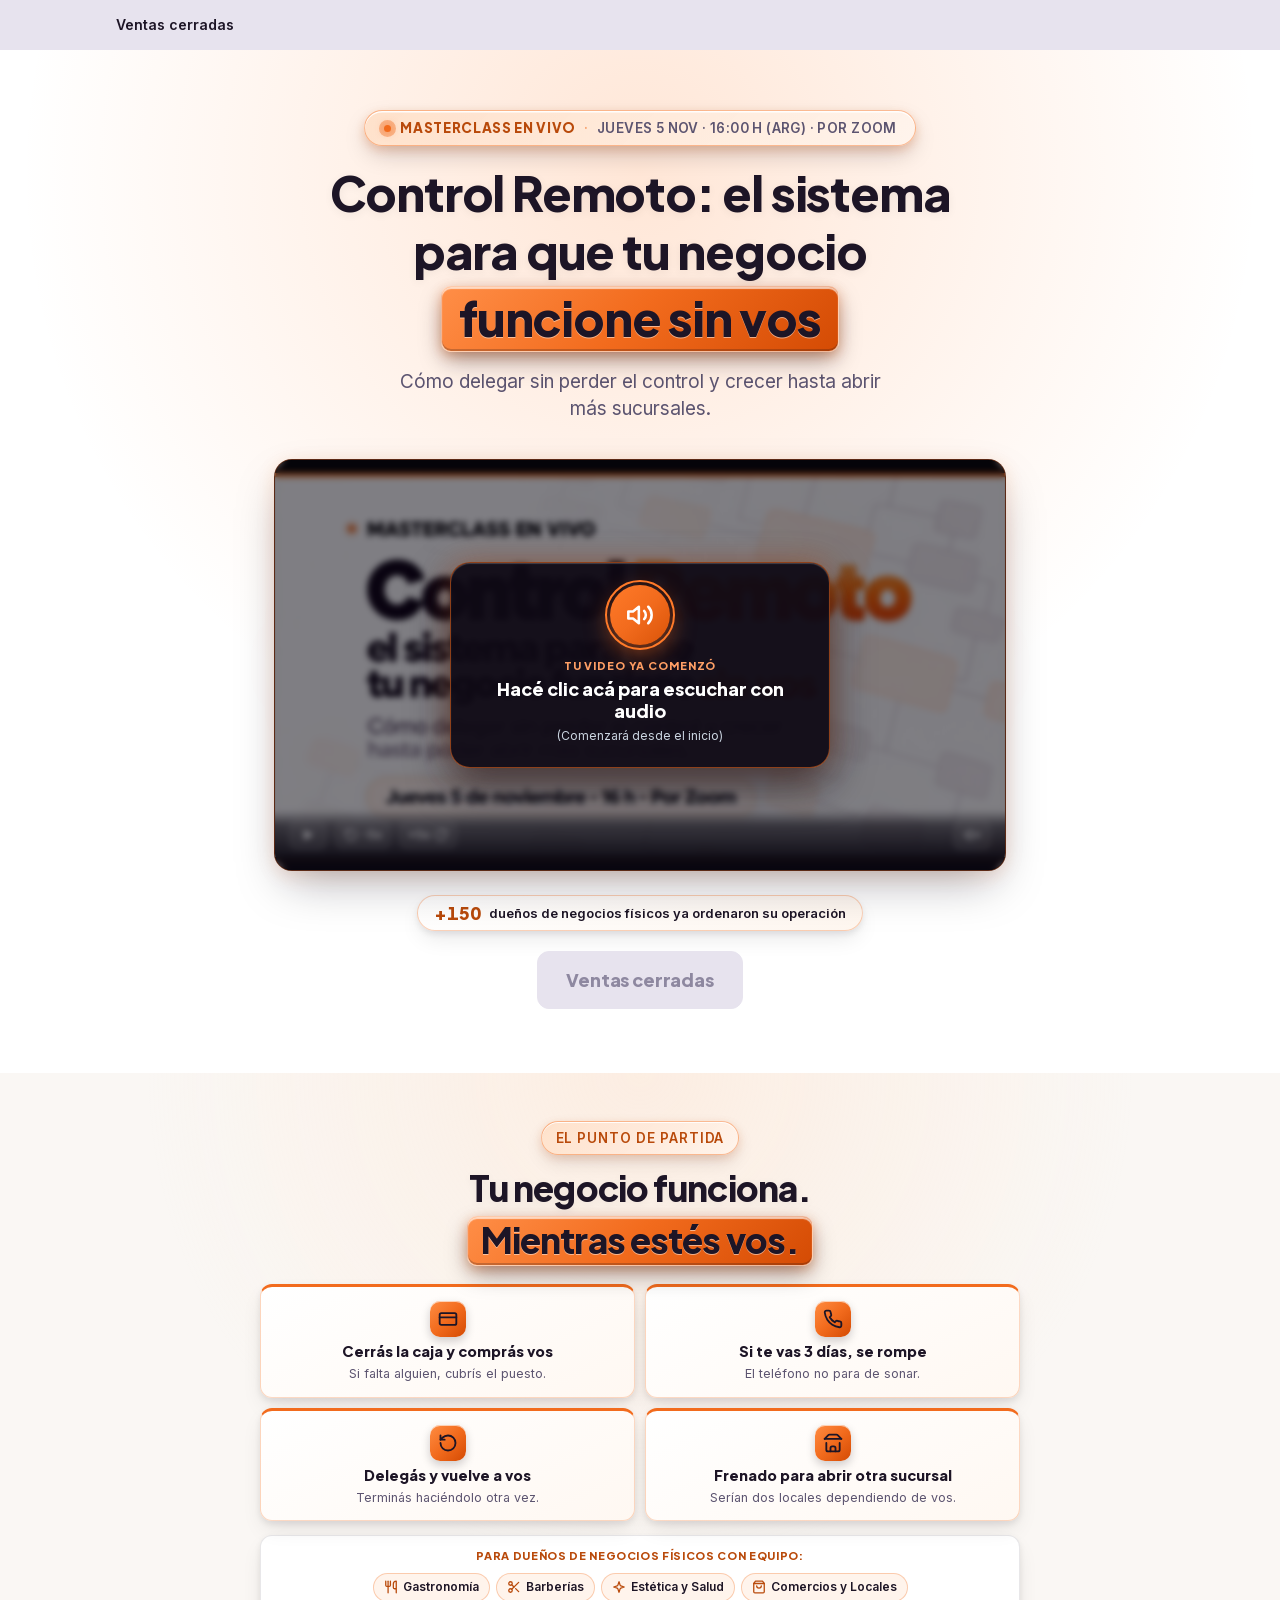
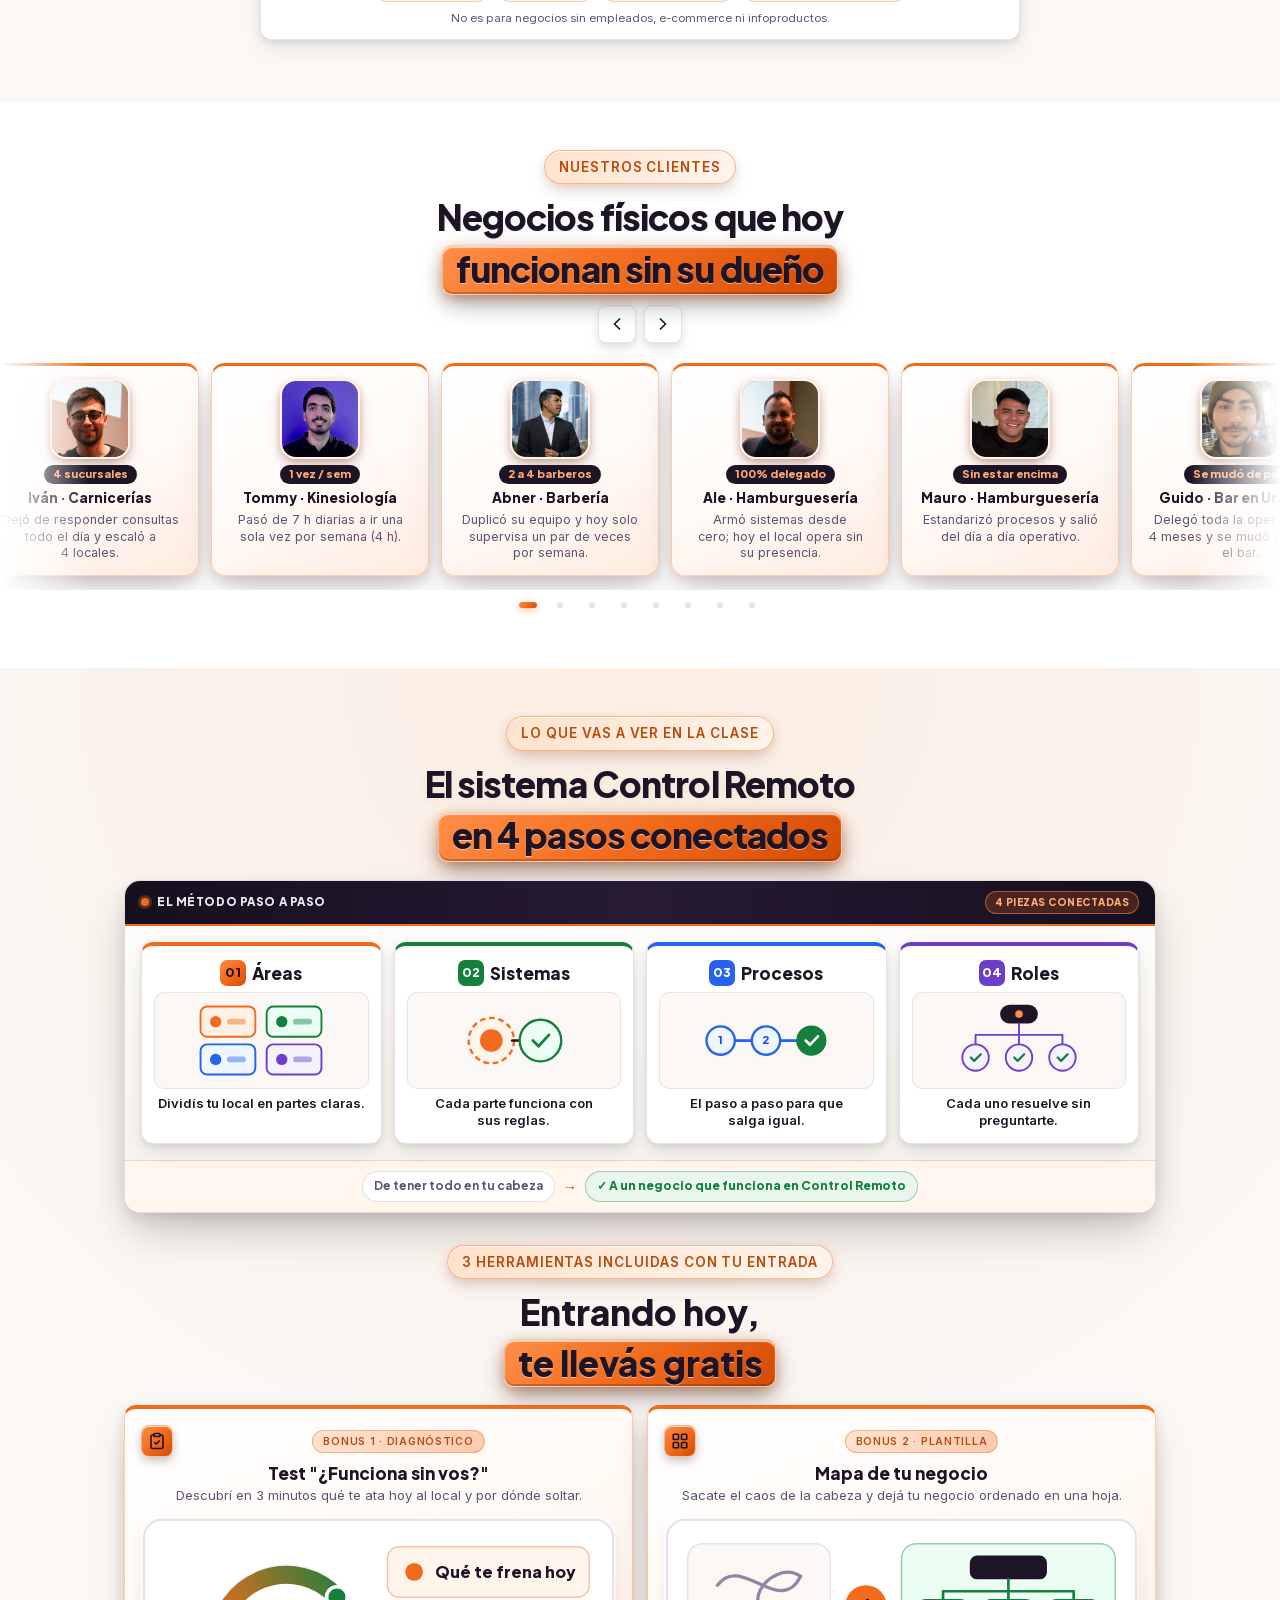
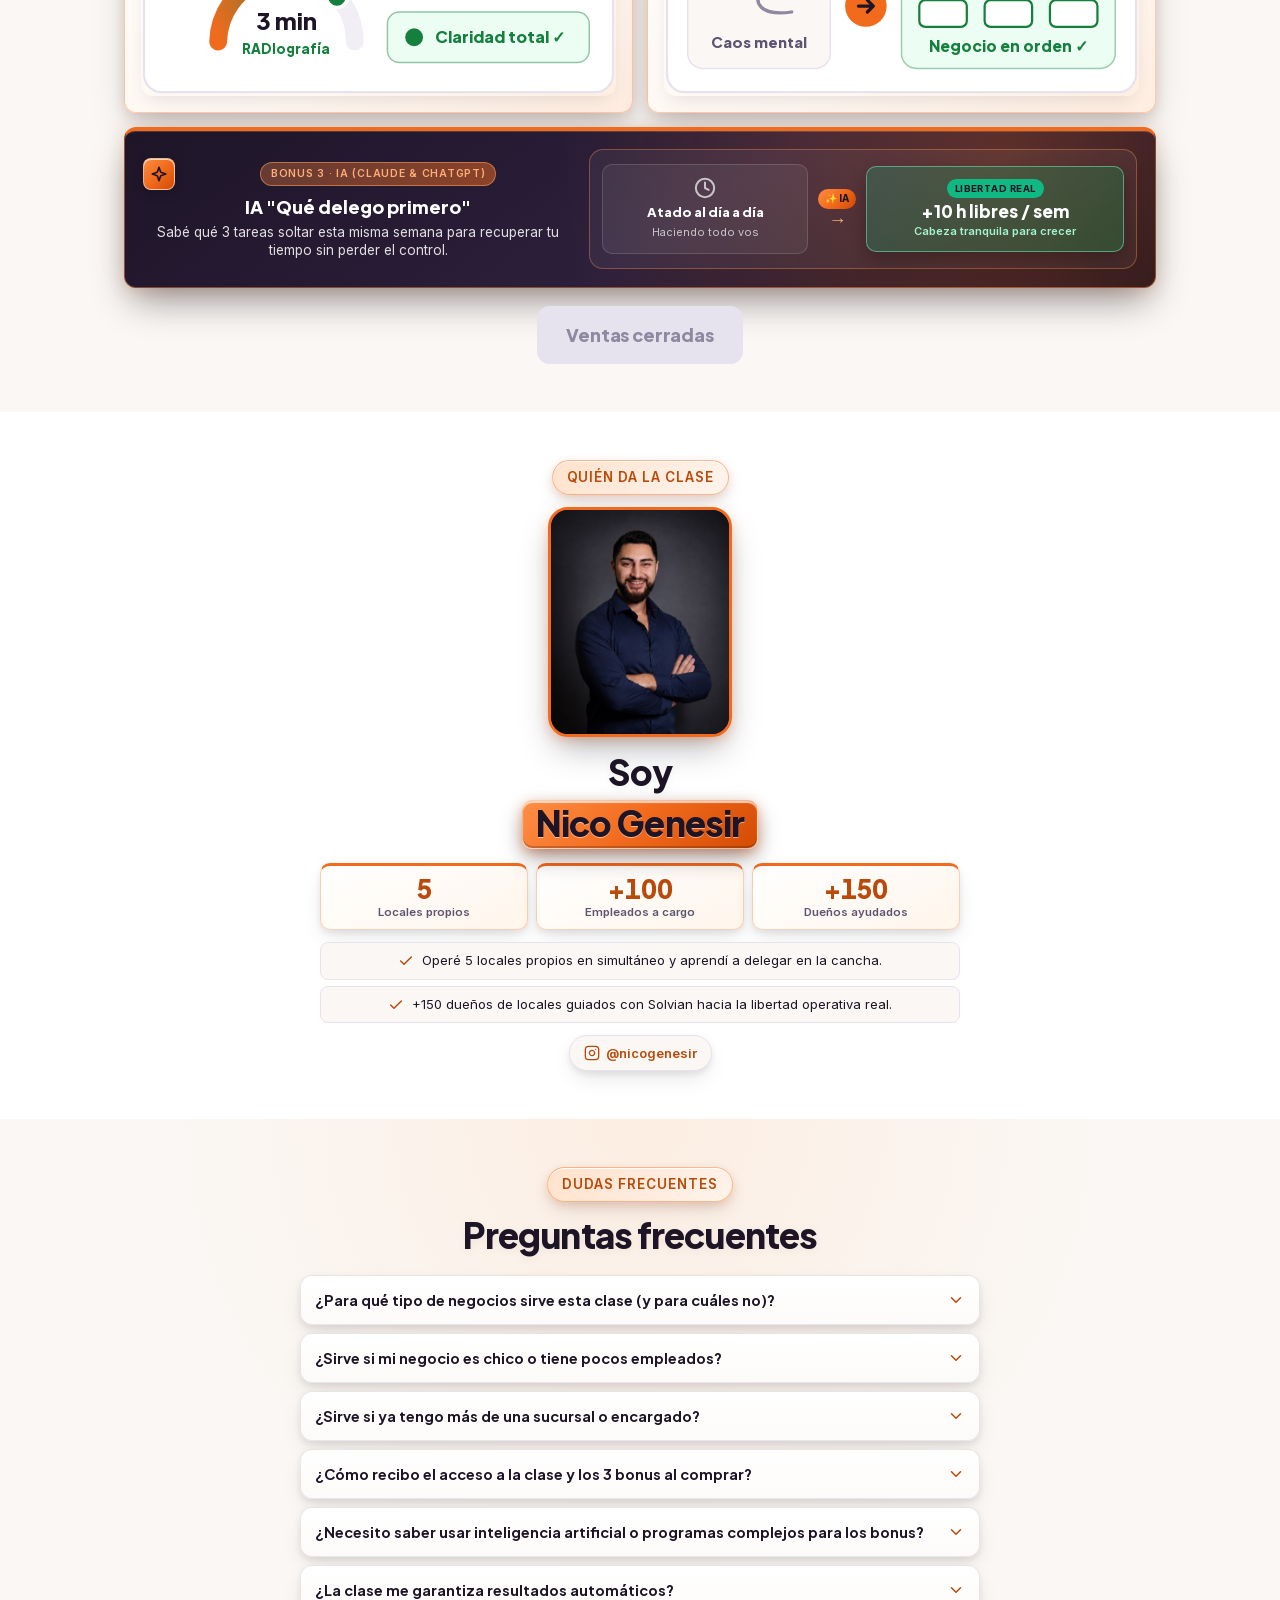
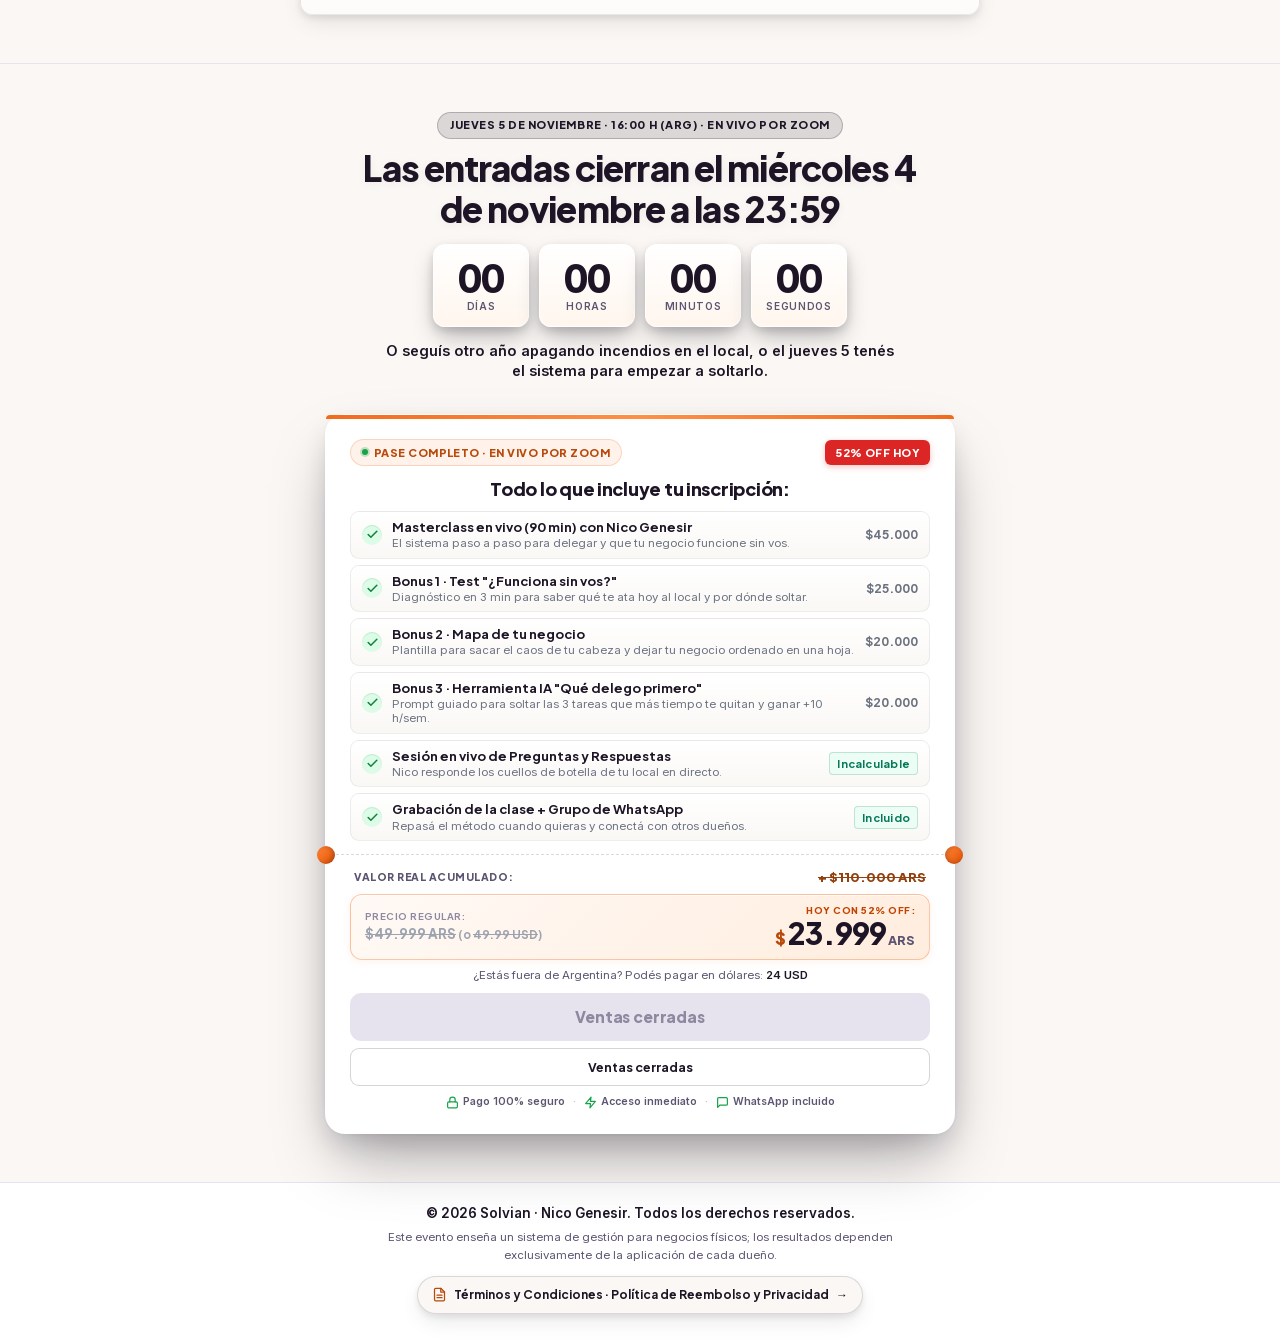
==== commit d2dbeac8: "refactor(copy): simplify hero, problem, system, and bio sections (v13)" ====
--- a/index.html
+++ b/index.html
@@ -29,7 +29,7 @@
   <link rel="icon" href="favicon.svg" type="image/svg+xml">
   <link rel="preload" href="assets/fonts/plus-jakarta-sans-800.woff2" as="font" type="font/woff2" crossorigin>
   <link rel="preload" href="assets/fonts/plus-jakarta-sans-700.woff2" as="font" type="font/woff2" crossorigin>
-  <link rel="stylesheet" href="styles.css?v=12">
+  <link rel="stylesheet" href="styles.css?v=13">
 
   <!-- Meta Pixel Code -->
   <script>
@@ -195,9 +195,6 @@
                 <path d="m12 5 7 7-7 7"/>
               </svg>
             </a>
-            <div class="cta-sub-strip">
-              <span class="cta-close-tag" id="ticket-close-note">Cierra el miércoles 4/11 a las 23:59</span>
-            </div>
           </div>
         </div>
       </div>
@@ -284,12 +281,6 @@
               </span>
             </div>
             <p class="not-for-who">No es para negocios sin empleados, e-commerce ni infoproductos.</p>
-          </div>
-
-          <div class="problem-cta-wrap">
-            <a href="https://nicolasgenesir.tiendup.com/e/control-remoto-ordena-delegar-y-tener-un-negocio-replicable" class="link-cta" data-cta="problema" data-cta-text-link="true">
-              <span>Reservar mi lugar por $23.999 →</span>
-            </a>
           </div>
         </div>
       </div>
@@ -492,7 +483,6 @@
                 </svg>
               </div>
               <p class="sys-stage-desc">Dividís tu local en partes claras.</p>
-              <span class="sys-connector-badge" aria-hidden="true">↓ Conecta con</span>
             </li>
 
             <!-- Paso 2: Sistemas -->
@@ -512,7 +502,6 @@
                 </svg>
               </div>
               <p class="sys-stage-desc">Cada parte funciona con sus reglas.</p>
-              <span class="sys-connector-badge" aria-hidden="true">↓ Conecta con</span>
             </li>
 
             <!-- Paso 3: Procesos -->
@@ -535,7 +524,6 @@
                 </svg>
               </div>
               <p class="sys-stage-desc">El paso a paso para que salga igual.</p>
-              <span class="sys-connector-badge" aria-hidden="true">↓ Conecta con</span>
             </li>
 
             <!-- Paso 4: Roles -->
@@ -757,11 +745,11 @@
           <ul class="bio-visual-bullets">
             <li>
               <svg class="icon-lucide" width="16" height="16" viewBox="0 0 24 24" fill="none" stroke="currentColor" stroke-width="2.2" stroke-linecap="round" stroke-linejoin="round"><path d="M20 6 9 17l-5-5"/></svg>
-              <span>Tuve 5 locales en simultáneo y aprendí a delegar en la cancha.</span>
+              <span>Operé 5 locales propios en simultáneo y aprendí a delegar en la cancha.</span>
             </li>
             <li>
               <svg class="icon-lucide" width="16" height="16" viewBox="0 0 24 24" fill="none" stroke="currentColor" stroke-width="2.2" stroke-linecap="round" stroke-linejoin="round"><path d="M20 6 9 17l-5-5"/></svg>
-              <span>Con Solvian acompaño a dueños de negocios físicos a que su operación funcione sin ellos.</span>
+              <span>+150 dueños de locales guiados con Solvian hacia la libertad operativa real.</span>
             </li>
           </ul>
 
@@ -1089,6 +1077,6 @@
     </div>
   </div>
 
-  <script src="script.js?v=12"></script>
+  <script src="script.js?v=13"></script>
 </body>
 </html>
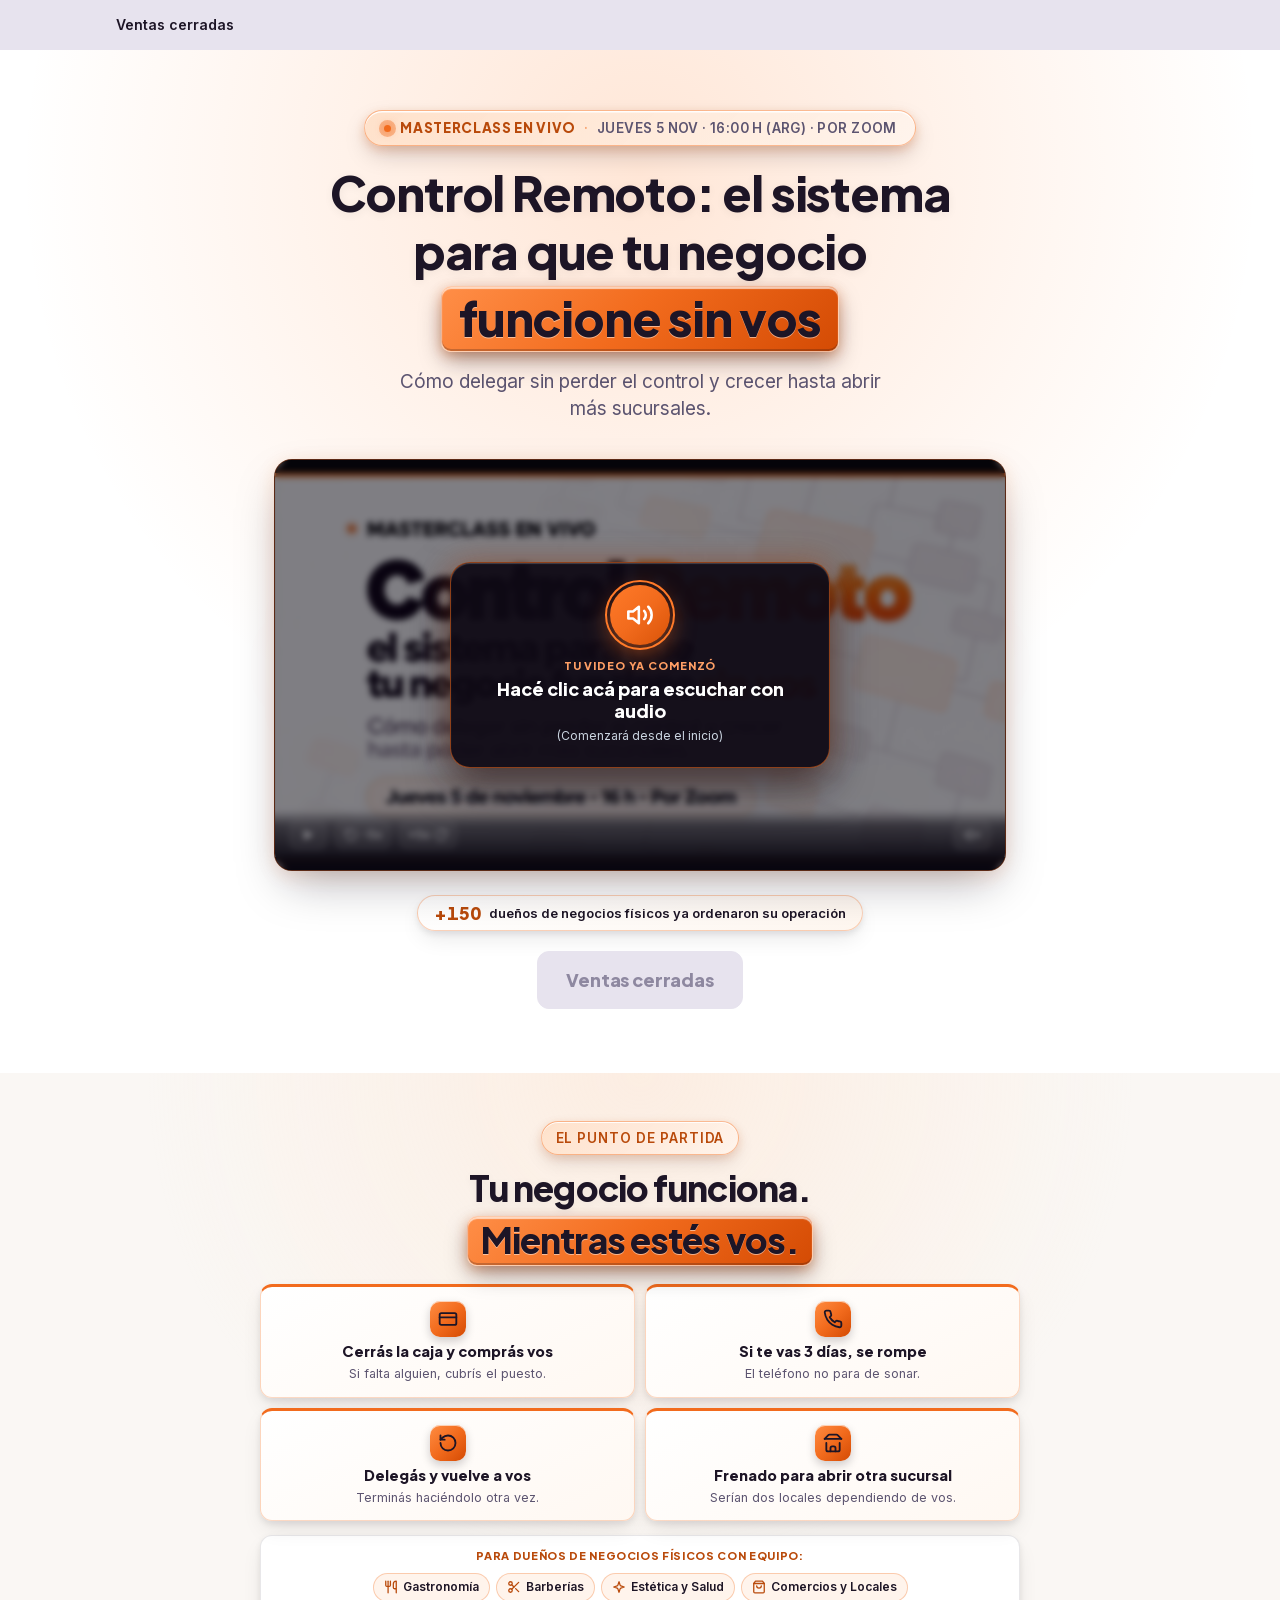
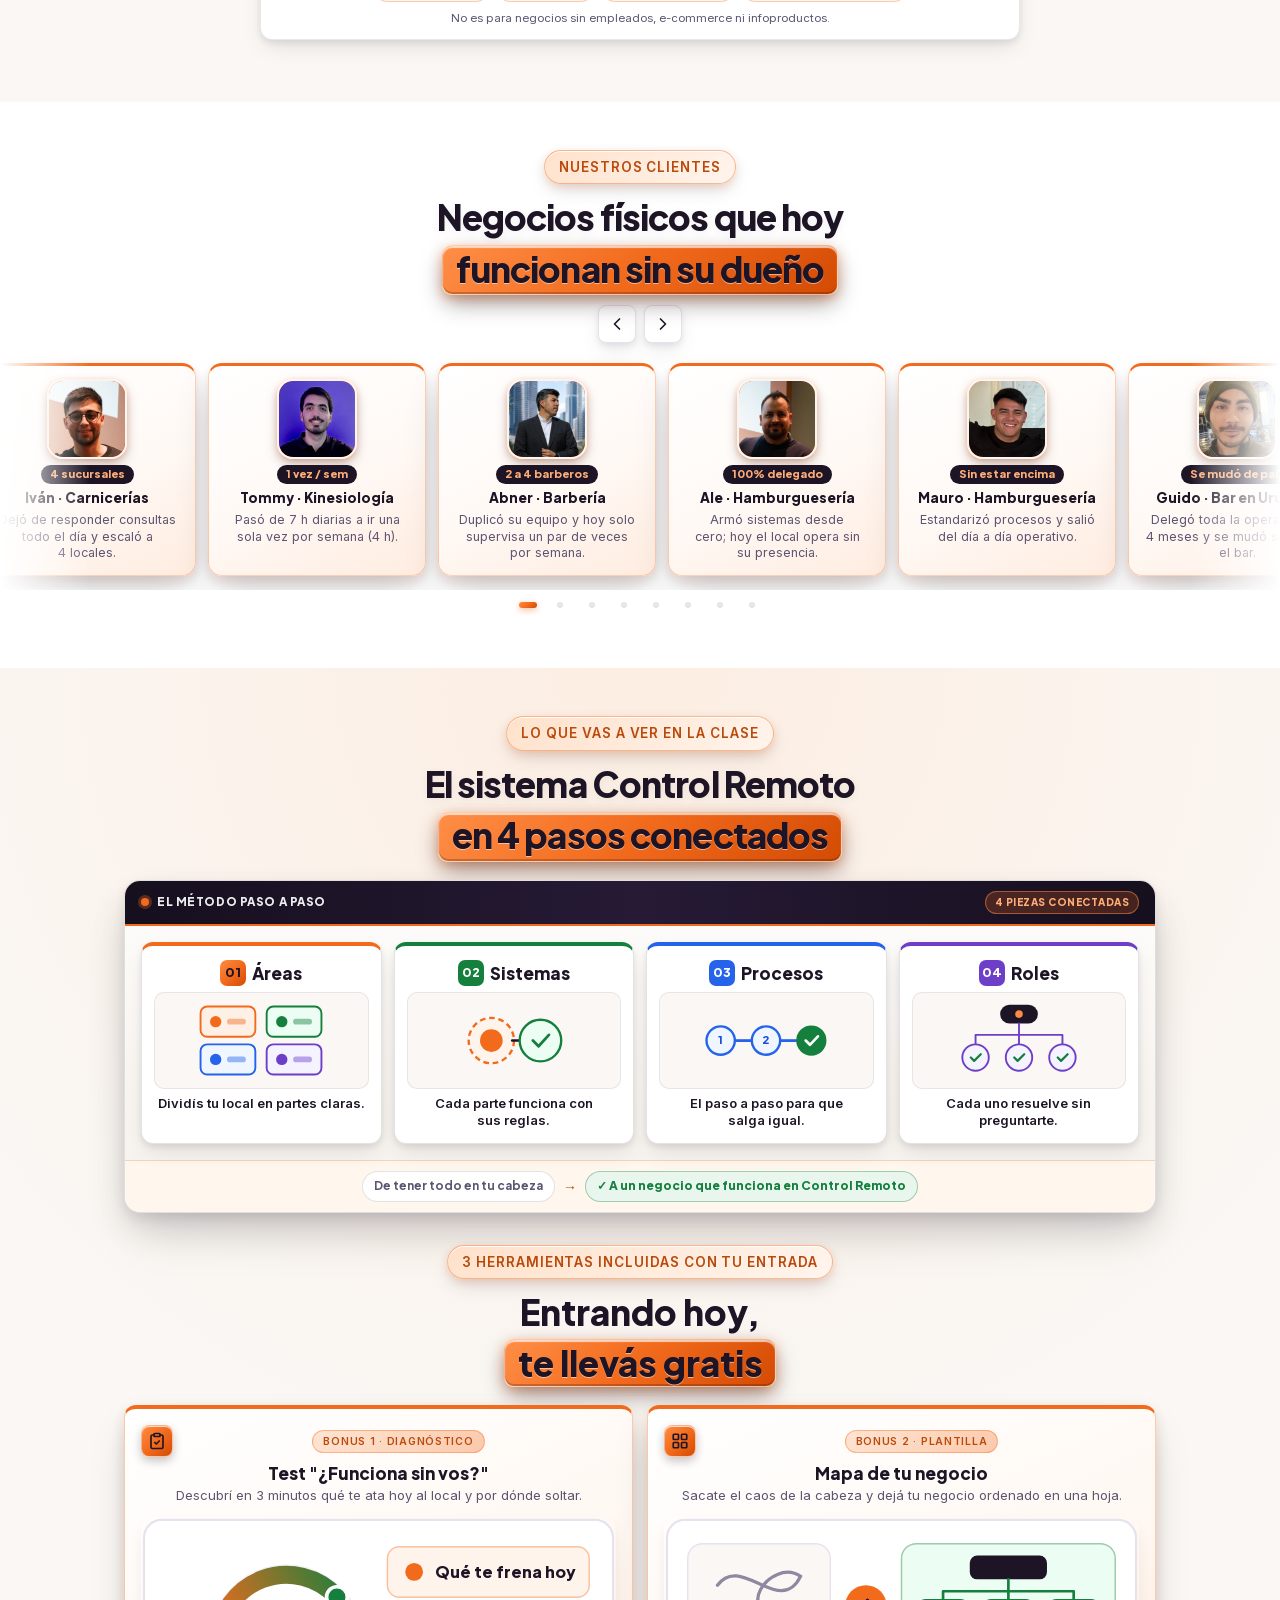
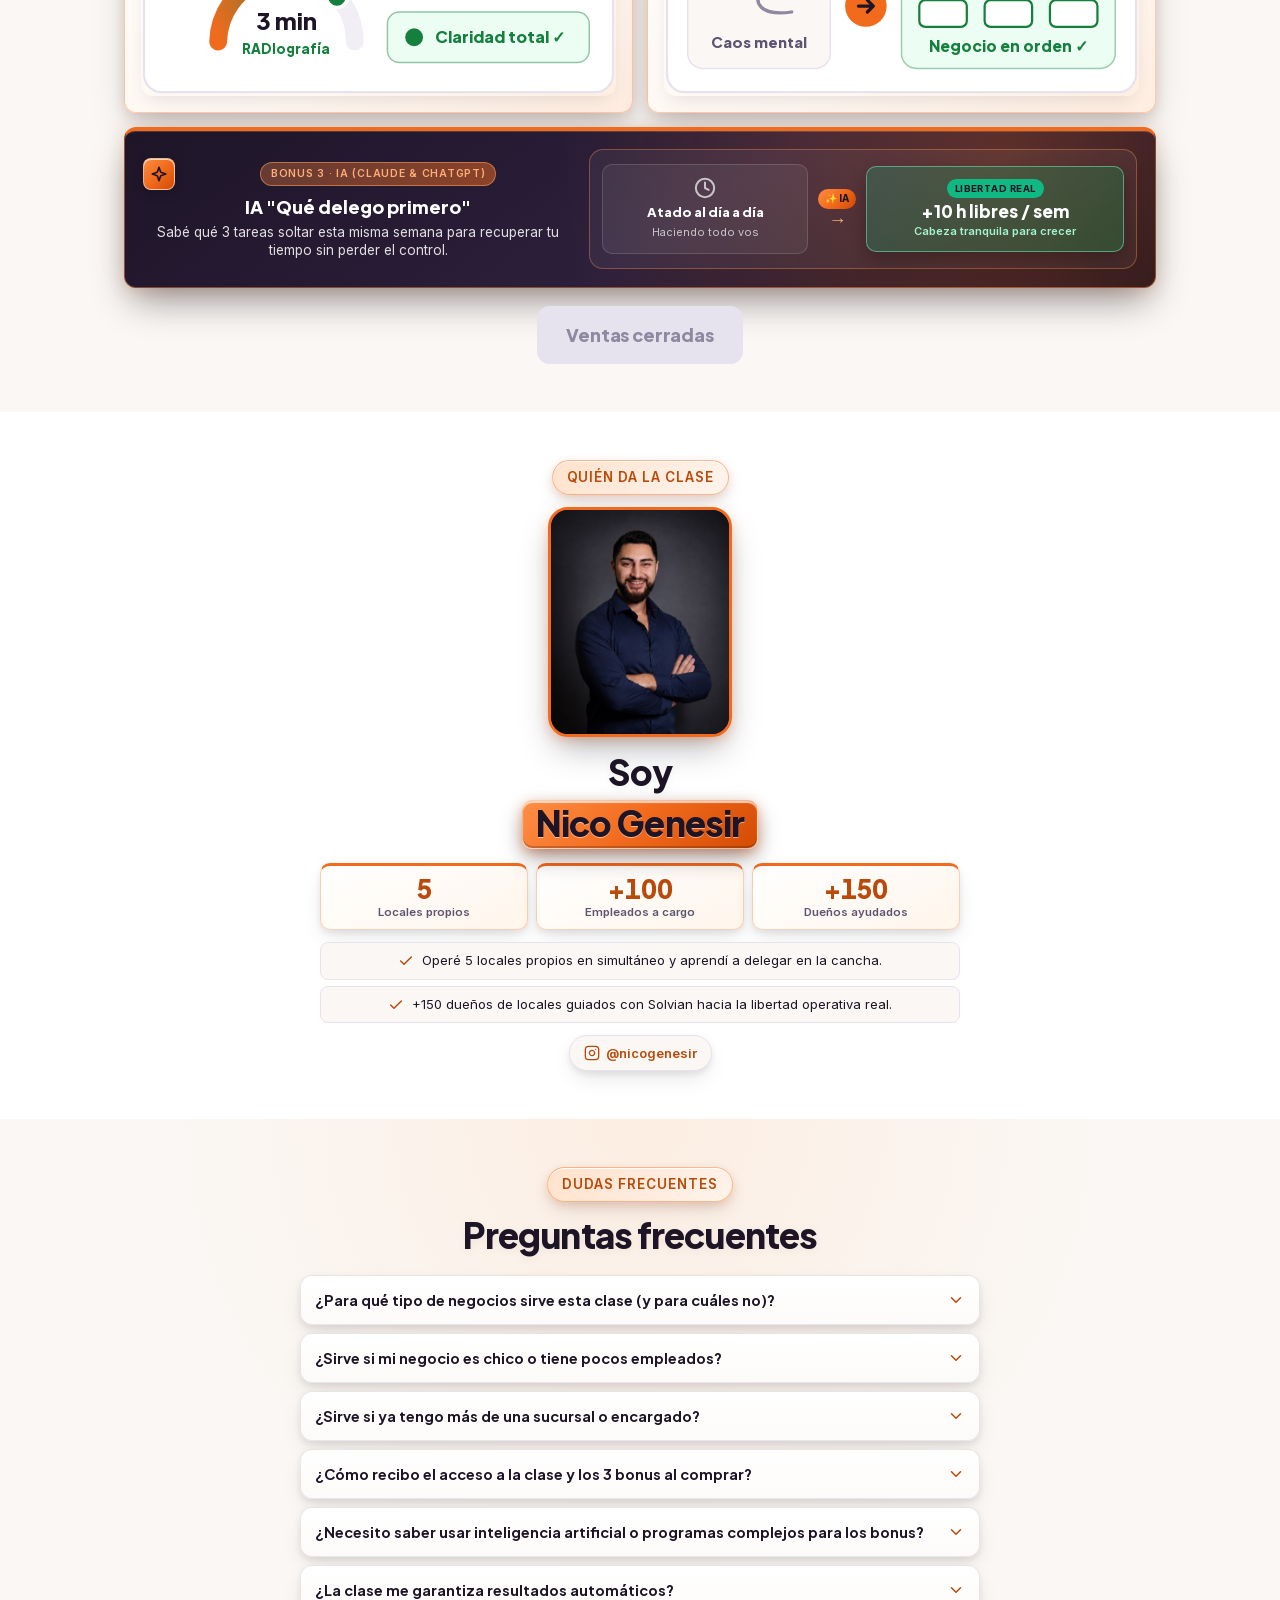
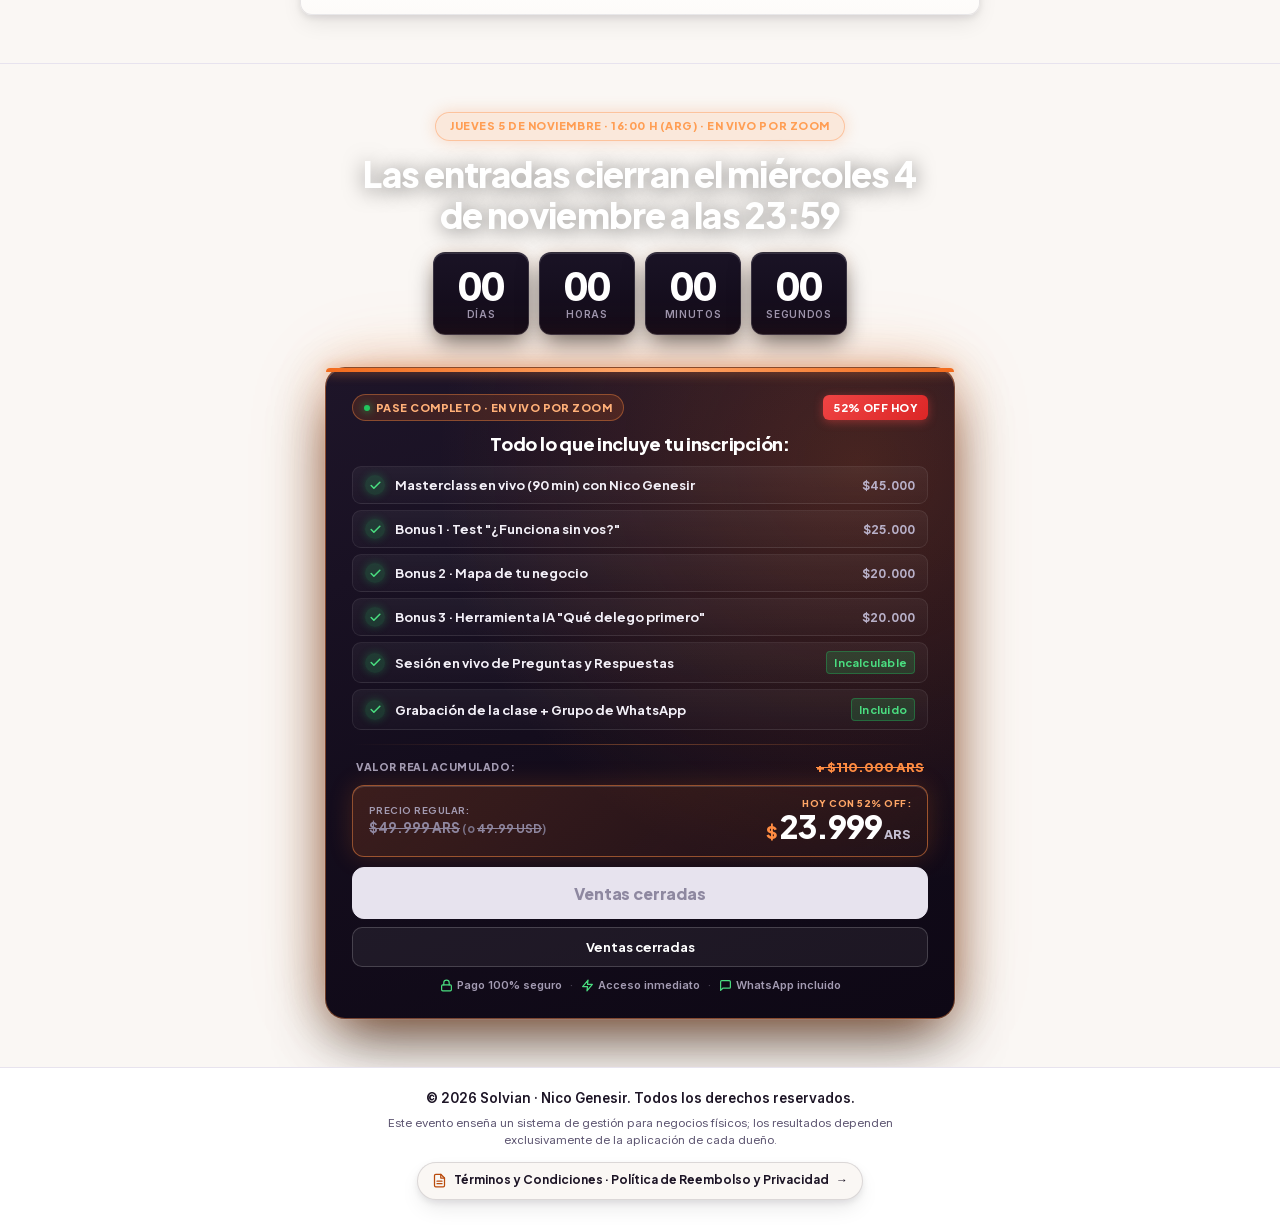
==== commit be628a2e: "feat(offer): upgrade offer section to dark obsidian glowing stage with simplified noise-free stack" ====
--- a/index.html
+++ b/index.html
@@ -29,7 +29,7 @@
   <link rel="icon" href="favicon.svg" type="image/svg+xml">
   <link rel="preload" href="assets/fonts/plus-jakarta-sans-800.woff2" as="font" type="font/woff2" crossorigin>
   <link rel="preload" href="assets/fonts/plus-jakarta-sans-700.woff2" as="font" type="font/woff2" crossorigin>
-  <link rel="stylesheet" href="styles.css?v=13">
+  <link rel="stylesheet" href="styles.css?v=14">
 
   <!-- Meta Pixel Code -->
   <script>
@@ -878,8 +878,6 @@
           </div>
         </div>
 
-        <p class="closing-contrast">O seguís otro año apagando incendios en el local, o el jueves 5 tenés el sistema para empezar a soltarlo.</p>
-
         <!-- Tarjeta de Oferta Completa / Pila de Valor -->
         <div class="offer-stack-box" id="oferta" role="region" aria-label="Oferta completa de la masterclass Control Remoto">
           <div class="offer-top-accent" aria-hidden="true"></div>
@@ -902,7 +900,6 @@
               </span>
               <div class="offer-item-content">
                 <strong class="offer-item-title">Masterclass en vivo (90 min) con Nico Genesir</strong>
-                <span class="offer-item-sub">El sistema paso a paso para delegar y que tu negocio funcione sin vos.</span>
               </div>
               <span class="offer-item-val" aria-label="Valuado en">$45.000</span>
             </li>
@@ -913,7 +910,6 @@
               </span>
               <div class="offer-item-content">
                 <strong class="offer-item-title">Bonus 1 · Test "¿Funciona sin vos?"</strong>
-                <span class="offer-item-sub">Diagnóstico en 3 min para saber qué te ata hoy al local y por dónde soltar.</span>
               </div>
               <span class="offer-item-val" aria-label="Valuado en">$25.000</span>
             </li>
@@ -924,7 +920,6 @@
               </span>
               <div class="offer-item-content">
                 <strong class="offer-item-title">Bonus 2 · Mapa de tu negocio</strong>
-                <span class="offer-item-sub">Plantilla para sacar el caos de tu cabeza y dejar tu negocio ordenado en una hoja.</span>
               </div>
               <span class="offer-item-val" aria-label="Valuado en">$20.000</span>
             </li>
@@ -935,7 +930,6 @@
               </span>
               <div class="offer-item-content">
                 <strong class="offer-item-title">Bonus 3 · Herramienta IA "Qué delego primero"</strong>
-                <span class="offer-item-sub">Prompt guiado para soltar las 3 tareas que más tiempo te quitan y ganar +10 h/sem.</span>
               </div>
               <span class="offer-item-val" aria-label="Valuado en">$20.000</span>
             </li>
@@ -946,7 +940,6 @@
               </span>
               <div class="offer-item-content">
                 <strong class="offer-item-title">Sesión en vivo de Preguntas y Respuestas</strong>
-                <span class="offer-item-sub">Nico responde los cuellos de botella de tu local en directo.</span>
               </div>
               <span class="offer-item-val offer-val-tag">Incalculable</span>
             </li>
@@ -957,13 +950,12 @@
               </span>
               <div class="offer-item-content">
                 <strong class="offer-item-title">Grabación de la clase + Grupo de WhatsApp</strong>
-                <span class="offer-item-sub">Repasá el método cuando quieras y conectá con otros dueños.</span>
               </div>
               <span class="offer-item-val offer-val-tag">Incluido</span>
             </li>
           </ul>
 
-          <!-- Perforación de Ticket con Muescas Físicas -->
+          <!-- Separador iluminado -->
           <div class="offer-ticket-divider" aria-hidden="true">
             <div class="offer-ticket-line"></div>
           </div>
@@ -989,10 +981,6 @@
                 </div>
               </div>
             </div>
-
-            <p class="offer-usd-note">
-              ¿Estás fuera de Argentina? Podés pagar en dólares: <strong>24 USD</strong>
-            </p>
 
             <!-- Botones Duales de Compra (ARS + USD) -->
             <div class="offer-actions-group">
@@ -1077,6 +1065,6 @@
     </div>
   </div>
 
-  <script src="script.js?v=13"></script>
+  <script src="script.js?v=14"></script>
 </body>
 </html>
--- a/styles.css
+++ b/styles.css
@@ -2615,16 +2615,22 @@
    7 · CIERRE CON CUENTA REGRESIVA (100% Centered)
    ========================================================================== */
 .section-closing {
-  background-color: var(--action);
-  background-image: linear-gradient(135deg, #FF8538 0%, #F26B1D 52%, #D44B04 100%);
-  color: var(--ink);
+  background-color: #0B0813;
+  background-image:
+    radial-gradient(ellipse 70% 45% at 50% 0%, rgba(255, 122, 41, 0.22) 0%, transparent 70%),
+    radial-gradient(circle at 50% 100%, rgba(109, 63, 201, 0.12) 0%, transparent 60%);
+  border-top: 1px solid rgba(255, 122, 41, 0.22);
+  color: #FFFFFF;
   padding-block: var(--space-12);
+  position: relative;
+  overflow: hidden;
 }
 
 .section-closing.is-closed {
   background-color: var(--surface-alt);
   background-image: none;
   border-top: 1px solid var(--border-subtle);
+  color: var(--ink);
 }
 
 .closing-inner {
@@ -2636,41 +2642,45 @@
 
 .closing-event-pill {
   display: inline-block;
-  padding: 4px 12px;
+  padding: 5px 14px;
   border-radius: 999px;
-  background-color: rgba(29, 21, 38, 0.14);
-  border: 1px solid rgba(29, 21, 38, 0.22);
+  background: rgba(255, 122, 41, 0.12);
+  border: 1px solid rgba(255, 140, 66, 0.4);
   font-family: var(--font-display);
   font-size: 0.6875rem;
   font-weight: 800;
   letter-spacing: 0.05em;
-  color: var(--ink);
-  margin-bottom: 8px;
+  color: #FF9E54;
+  box-shadow: 0 0 16px rgba(242, 107, 29, 0.22), inset 0 1px 0 rgba(255, 255, 255, 0.1);
+  margin-bottom: 12px;
 }
 
 .closing-title {
   font-size: var(--step-4);
-  color: var(--ink);
-  margin-bottom: 14px;
+  font-weight: 800;
+  color: #FFFFFF;
+  margin-bottom: 16px;
   max-width: 24ch;
   text-align: center;
   margin-inline: auto;
+  text-shadow: 0 2px 20px rgba(0, 0, 0, 0.5);
 }
 
 .closing-countdown {
   display: grid;
   grid-template-columns: repeat(4, 96px);
   gap: 10px;
-  margin-bottom: 14px;
+  margin-bottom: 18px;
 }
 
 .countdown-box {
-  background: linear-gradient(180deg, #FFFFFF 0%, #FFF6EE 100%);
-  border: 1px solid rgba(255, 255, 255, 0.85);
+  background: linear-gradient(180deg, #1A1325 0%, #110B19 100%);
+  border: 1px solid rgba(255, 255, 255, 0.14);
   border-radius: var(--radius-md);
   box-shadow:
-    0 12px 24px -4px rgba(15, 10, 22, 0.28),
-    0 4px 10px rgba(15, 10, 22, 0.14);
+    0 10px 24px -4px rgba(0, 0, 0, 0.6),
+    0 0 14px rgba(242, 107, 29, 0.1),
+    inset 0 1px 0 rgba(255, 255, 255, 0.12);
   padding: 12px 6px;
   display: flex;
   flex-direction: column;
@@ -2685,7 +2695,7 @@
   font-size: 2.5rem;
   line-height: 1;
   letter-spacing: -0.03em;
-  color: var(--ink);
+  color: #FFFFFF;
   font-variant-numeric: tabular-nums;
   display: inline-block;
   min-width: 2ch;
@@ -2698,38 +2708,33 @@
   font-weight: 600;
   letter-spacing: 0.07em;
   text-transform: uppercase;
-  color: var(--text-secondary);
-}
-
-.closing-contrast {
-  font-size: 0.90625rem;
-  line-height: 1.4;
-  font-weight: 600;
-  color: var(--ink);
-  margin-bottom: 14px;
-  max-width: 52ch;
-  text-align: center;
-  margin-inline: auto;
+  color: #9E96AF;
 }
 
 /* ==========================================================================
    TARJETA DE OFERTA COMPLETA / BOLETO OFICIAL DE ACCESO (#oferta)
+   (Dark-Ink + Glowing Orange Aura)
    ========================================================================== */
 .offer-stack-box {
   scroll-margin-top: 20px;
   width: 100%;
   max-width: 630px;
   margin-inline: auto;
-  margin-top: 18px;
-  background: #FFFFFF;
+  margin-top: 14px;
+  background-color: #120C18;
+  background-image:
+    radial-gradient(circle at 85% 15%, rgba(242, 107, 29, 0.22) 0%, rgba(18, 12, 24, 0) 55%),
+    linear-gradient(160deg, #1E1529 0%, #140D1D 50%, #0E0815 100%);
   border-radius: 20px;
-  border: 1px solid rgba(255, 255, 255, 0.95);
+  border: 1px solid rgba(255, 140, 66, 0.4);
   box-shadow:
-    0 1px 3px rgba(15, 10, 22, 0.04),
-    0 12px 28px -6px rgba(15, 10, 22, 0.16),
-    0 32px 64px -14px rgba(15, 10, 22, 0.35);
-  padding: 22px 24px;
-  color: var(--ink);
+    0 0 0 1px rgba(255, 255, 255, 0.08),
+    0 0 50px -5px rgba(242, 107, 29, 0.38),
+    0 0 90px -10px rgba(242, 107, 29, 0.18),
+    0 25px 60px -12px rgba(0, 0, 0, 0.8),
+    inset 0 1px 0 rgba(255, 255, 255, 0.2);
+  padding: 24px 26px;
+  color: #FFFFFF;
   text-align: left;
   position: relative;
   overflow: visible;
@@ -2741,8 +2746,9 @@
   left: 0;
   right: 0;
   height: 4px;
-  background: linear-gradient(90deg, #F26B1D 0%, #FF9045 50%, #F26B1D 100%);
+  background: linear-gradient(90deg, #F26B1D 0%, #FFA86B 50%, #F26B1D 100%);
   border-radius: 20px 20px 0 0;
+  box-shadow: 0 0 12px rgba(255, 140, 66, 0.7);
 }
 
 .offer-badge-strip {
@@ -2760,13 +2766,13 @@
   gap: 6px;
   padding: 4px 11px;
   border-radius: 999px;
-  background: rgba(242, 107, 29, 0.09);
-  border: 1px solid rgba(242, 107, 29, 0.22);
+  background: rgba(242, 107, 29, 0.16);
+  border: 1px solid rgba(255, 140, 66, 0.4);
   font-family: var(--font-display);
   font-size: 0.6875rem;
   font-weight: 800;
   letter-spacing: 0.04em;
-  color: var(--action-text);
+  color: #FFB078;
   text-transform: uppercase;
 }
 
@@ -2774,8 +2780,8 @@
   width: 6px;
   height: 6px;
   border-radius: 50%;
-  background: #16A34A;
-  box-shadow: 0 0 0 2px rgba(22, 163, 74, 0.25);
+  background: #22C55E;
+  box-shadow: 0 0 8px #22C55E;
   flex-shrink: 0;
 }
 
@@ -2783,21 +2789,21 @@
   display: inline-block;
   padding: 4px 10px;
   border-radius: 6px;
-  background: #DC2626;
+  background: linear-gradient(135deg, #EF4444 0%, #DC2626 100%);
   color: #FFFFFF;
   font-family: var(--font-display);
   font-size: 0.6875rem;
   font-weight: 800;
   letter-spacing: 0.04em;
   text-transform: uppercase;
-  box-shadow: 0 2px 6px rgba(220, 38, 38, 0.28);
+  box-shadow: 0 2px 10px rgba(239, 68, 68, 0.45);
 }
 
 .offer-headline {
   font-family: var(--font-display);
   font-size: 1.125rem;
   font-weight: 800;
-  color: var(--ink);
+  color: #FFFFFF;
   letter-spacing: -0.015em;
   margin-bottom: 12px;
 }
@@ -2815,17 +2821,17 @@
   display: flex;
   align-items: center;
   gap: 10px;
-  padding: 7px 11px;
-  background: linear-gradient(180deg, #FFFFFF 0%, #FAF8F5 100%);
-  border: 1px solid rgba(29, 21, 38, 0.07);
+  padding: 8px 12px;
+  background: linear-gradient(180deg, rgba(255, 255, 255, 0.05) 0%, rgba(255, 255, 255, 0.02) 100%);
+  border: 1px solid rgba(255, 255, 255, 0.08);
   border-radius: 9px;
-  transition: transform 120ms ease-out, border-color 120ms ease-out;
+  transition: transform 120ms ease-out, border-color 120ms ease-out, background 120ms ease-out;
 }
 
 @media (hover: hover) and (pointer: fine) {
   .offer-stack-item:hover {
-    border-color: rgba(242, 107, 29, 0.3);
-    background: #FFFFFF;
+    border-color: rgba(255, 140, 66, 0.35);
+    background: rgba(255, 255, 255, 0.08);
   }
 }
 
@@ -2833,13 +2839,13 @@
   width: 20px;
   height: 20px;
   border-radius: 50%;
-  background: #DCFCE7;
-  color: #15803D;
+  background: rgba(34, 197, 94, 0.2);
+  color: #4ADE80;
   display: flex;
   align-items: center;
   justify-content: center;
   flex-shrink: 0;
-  box-shadow: inset 0 1px 1px rgba(21, 128, 61, 0.15);
+  box-shadow: 0 0 8px rgba(34, 197, 94, 0.3);
 }
 
 .offer-item-content {
@@ -2852,33 +2858,24 @@
   font-family: var(--font-display);
   font-size: 0.8125rem;
   font-weight: 700;
-  color: var(--ink);
+  color: #F3F0F8;
   line-height: 1.25;
-}
-
-.offer-item-sub {
-  display: block;
-  font-family: var(--font-body);
-  font-size: 0.71875rem;
-  color: #6B7280;
-  line-height: 1.25;
-  margin-top: 1px;
 }
 
 .offer-item-val {
   font-family: var(--font-display);
   font-size: 0.78125rem;
   font-weight: 700;
-  color: #6B7280;
+  color: #B8B0C8;
   font-variant-numeric: tabular-nums;
   flex-shrink: 0;
   text-align: right;
 }
 
 .offer-val-tag {
-  background: #ECFDF5;
-  color: #047857;
-  border: 1px solid rgba(4, 120, 87, 0.2);
+  background: rgba(34, 197, 94, 0.18);
+  color: #4ADE80;
+  border: 1px solid rgba(34, 197, 94, 0.35);
   padding: 2px 7px;
   border-radius: 4px;
   font-size: 0.6875rem;
@@ -2886,44 +2883,19 @@
   letter-spacing: 0.02em;
 }
 
-/* Divisor de Ticket con muescas físicas en los laterales */
+/* Divisor iluminado sin muescas raras */
 .offer-ticket-divider {
   position: relative;
-  margin-inline: -24px;
-  margin-block: 13px 10px;
-  display: flex;
-  align-items: center;
-  justify-content: center;
-  overflow: visible;
-}
-
-.offer-ticket-divider::before,
-.offer-ticket-divider::after {
-  content: '';
-  position: absolute;
-  top: 50%;
-  transform: translateY(-50%);
-  width: 18px;
-  height: 18px;
-  border-radius: 50%;
-  background-color: var(--action);
-  background-image: linear-gradient(135deg, #FF8538 0%, #F26B1D 52%, #D44B04 100%);
-  z-index: 2;
-}
-
-.offer-ticket-divider::before {
-  left: -9px;
-  box-shadow: inset -2px 0 4px rgba(15, 10, 22, 0.22);
-}
-
-.offer-ticket-divider::after {
-  right: -9px;
-  box-shadow: inset 2px 0 4px rgba(15, 10, 22, 0.22);
+  margin-block: 14px 10px;
+  display: flex;
+  align-items: center;
+  justify-content: center;
 }
 
 .offer-ticket-line {
   width: 100%;
-  border-top: 1.5px dashed rgba(29, 21, 38, 0.16);
+  height: 1px;
+  background: linear-gradient(90deg, transparent, rgba(255, 140, 66, 0.35), transparent);
 }
 
 /* Pricing Block */
@@ -2944,7 +2916,7 @@
   font-size: 0.65625rem;
   font-weight: 800;
   letter-spacing: 0.05em;
-  color: var(--text-secondary);
+  color: #A39BB2;
   text-transform: uppercase;
 }
 
@@ -2952,7 +2924,7 @@
   font-family: var(--font-display);
   font-size: 0.8125rem;
   font-weight: 800;
-  color: #92400E;
+  color: #FF8C42;
   text-decoration: line-through;
 }
 
@@ -2961,12 +2933,12 @@
   align-items: center;
   justify-content: space-between;
   gap: 12px;
-  background: linear-gradient(135deg, #FFF9F5 0%, #FFEDDE 100%);
-  border: 1.5px solid rgba(242, 107, 29, 0.35);
-  box-shadow: inset 0 1px 0 rgba(255, 255, 255, 0.9), 0 2px 8px rgba(242, 107, 29, 0.08);
+  background: linear-gradient(135deg, rgba(242, 107, 29, 0.18) 0%, rgba(242, 107, 29, 0.06) 100%);
+  border: 1.5px solid rgba(255, 140, 66, 0.5);
+  box-shadow: 0 0 24px rgba(242, 107, 29, 0.2), inset 0 1px 0 rgba(255, 255, 255, 0.15);
   border-radius: 12px;
-  padding: 8px 14px;
-  margin-bottom: 7px;
+  padding: 10px 16px;
+  margin-bottom: 10px;
 }
 
 .offer-original-group {
@@ -2979,7 +2951,7 @@
   font-size: 0.59375rem;
   font-weight: 700;
   letter-spacing: 0.05em;
-  color: var(--text-muted);
+  color: #A39BB2;
   text-transform: uppercase;
 }
 
@@ -2987,17 +2959,17 @@
   font-family: var(--font-display);
   font-size: 0.84375rem;
   font-weight: 700;
-  color: var(--text-muted);
+  color: #8F87A0;
 }
 
 .offer-orig-strike del {
   text-decoration: line-through;
-  color: #9CA3AF;
+  color: #8F87A0;
 }
 
 .offer-orig-strike small {
   font-size: 0.71875rem;
-  color: #9CA3AF;
+  color: #7A7288;
 }
 
 .offer-current-group {
@@ -3011,7 +2983,7 @@
   font-size: 0.59375rem;
   font-weight: 800;
   letter-spacing: 0.05em;
-  color: #C24300;
+  color: #FFA666;
   text-transform: uppercase;
 }
 
@@ -3023,16 +2995,16 @@
 
 .offer-price-currency {
   font-family: var(--font-display);
-  font-size: 1.0625rem;
-  font-weight: 800;
-  color: var(--action-text);
+  font-size: 1.125rem;
+  font-weight: 800;
+  color: #FF8C42;
 }
 
 .offer-price-amount {
   font-family: var(--font-display);
-  font-size: 1.875rem;
+  font-size: 2rem;
   font-weight: 900;
-  color: var(--ink);
+  color: #FFFFFF;
   line-height: 1;
   letter-spacing: -0.03em;
 }
@@ -3041,57 +3013,47 @@
   font-family: var(--font-display);
   font-size: 0.78125rem;
   font-weight: 800;
-  color: var(--text-secondary);
-}
-
-.offer-usd-note {
-  text-align: center;
-  font-size: 0.71875rem;
-  color: var(--text-secondary);
-  margin-bottom: 8px;
-}
-
-.offer-usd-note strong {
-  color: var(--ink);
-  font-weight: 700;
+  color: #C5BFD2;
 }
 
 .offer-actions-group {
   display: flex;
   flex-direction: column;
-  gap: 7px;
+  gap: 8px;
   width: 100%;
 }
 
 .btn-offer-ars {
   width: 100%;
-  min-height: 48px;
-  font-size: 0.96875rem;
-  font-weight: 800;
-  justify-content: center;
-  background: linear-gradient(135deg, #FF8433 0%, #F26B1D 50%, #D85202 100%);
-  border: 1px solid rgba(255, 255, 255, 0.25);
+  min-height: 52px;
+  font-size: 1rem;
+  font-weight: 800;
+  justify-content: center;
+  background: linear-gradient(135deg, #FF8838 0%, #F26B1D 50%, #D85202 100%);
+  border: 1px solid rgba(255, 255, 255, 0.35);
   box-shadow:
-    inset 0 1px 0 rgba(255, 255, 255, 0.35),
-    0 8px 20px -3px rgba(242, 107, 29, 0.45);
-  border-radius: 11px;
+    inset 0 1px 0 rgba(255, 255, 255, 0.5),
+    0 0 28px rgba(242, 107, 29, 0.55),
+    0 8px 24px rgba(0, 0, 0, 0.5);
+  border-radius: 12px;
+  color: #120A18;
 }
 
 .btn-secondary-usd {
   width: 100%;
-  min-height: 38px;
-  padding: 7px 12px;
+  min-height: 40px;
+  padding: 8px 14px;
   display: inline-flex;
   align-items: center;
   justify-content: center;
   gap: 8px;
-  background: #FFFFFF;
-  border: 1.5px solid rgba(29, 21, 38, 0.18);
-  border-radius: 9px;
-  font-family: var(--font-display);
-  font-size: 0.78125rem;
+  background: rgba(255, 255, 255, 0.06);
+  border: 1.5px solid rgba(255, 255, 255, 0.18);
+  border-radius: 10px;
+  font-family: var(--font-display);
+  font-size: 0.8125rem;
   font-weight: 700;
-  color: var(--ink);
+  color: #FFFFFF;
   text-decoration: none;
   transition:
     background-color 140ms var(--ease-out),
@@ -3100,13 +3062,13 @@
 }
 
 .btn-secondary-usd:hover {
-  background: #F8F7FA;
-  border-color: var(--ink);
+  background: rgba(255, 255, 255, 0.12);
+  border-color: rgba(255, 140, 66, 0.5);
   transform: translateY(-1px);
 }
 
 .btn-usd-arrow {
-  color: var(--action-text);
+  color: #FF8C42;
   font-weight: 800;
   transition: transform 140ms var(--ease-out);
 }
@@ -3116,13 +3078,13 @@
 }
 
 .offer-trust-badges {
-  margin-top: 8px;
+  margin-top: 10px;
   display: flex;
   justify-content: center;
   align-items: center;
   gap: 8px;
-  font-size: 0.65625rem;
-  color: var(--text-secondary);
+  font-size: 0.6875rem;
+  color: #A39BB2;
   font-weight: 600;
 }
 
@@ -3133,7 +3095,7 @@
 }
 
 .trust-badge-item svg {
-  color: #16A34A;
+  color: #4ADE80;
 }
 
 .trust-badge-dot {
@@ -3146,19 +3108,19 @@
    ========================================================================== */
 @media (max-width: 767px) {
   .section-closing {
-    padding-block: 16px 26px;
+    padding-block: 22px 30px;
   }
 
   .closing-event-pill {
     font-size: 0.625rem;
-    padding: 3px 10px;
-    margin-bottom: 6px;
+    padding: 3.5px 10px;
+    margin-bottom: 8px;
   }
 
   .closing-title {
-    font-size: 1.1875rem;
-    line-height: 1.2;
-    margin-bottom: 8px;
+    font-size: 1.25rem;
+    line-height: 1.25;
+    margin-bottom: 10px;
   }
 
   .closing-countdown {
@@ -3166,11 +3128,12 @@
     width: 100%;
     max-width: 320px;
     gap: 6px;
-    margin-bottom: 8px;
+    margin-bottom: 10px;
   }
 
   .countdown-box {
     padding: 6px 3px;
+    border-radius: 9px;
   }
 
   .countdown-number {
@@ -3181,98 +3144,72 @@
     font-size: 0.5625rem;
   }
 
-  .closing-contrast {
-    font-size: 0.8125rem;
-    line-height: 1.3;
-    margin-bottom: 8px;
-  }
-
   .offer-stack-box {
     scroll-margin-top: 8px;
-    padding: 10px 10px;
-    border-radius: 14px;
+    padding: 14px 12px;
+    border-radius: 16px;
     margin-top: 8px;
   }
 
   .offer-top-accent {
-    border-radius: 14px 14px 0 0;
+    border-radius: 16px 16px 0 0;
   }
 
   .offer-badge-strip {
-    margin-bottom: 4px;
+    margin-bottom: 6px;
   }
 
   .offer-badge-pill {
-    font-size: 0.59375rem;
-    padding: 2.5px 7px;
+    font-size: 0.625rem;
+    padding: 3px 8px;
   }
 
   .offer-discount-chip {
-    font-size: 0.59375rem;
-    padding: 2.5px 6px;
+    font-size: 0.625rem;
+    padding: 3px 7px;
   }
 
   .offer-headline {
-    font-size: 0.875rem;
-    margin-bottom: 4px;
+    font-size: 0.9375rem;
+    margin-bottom: 6px;
   }
 
   .offer-stack-list {
-    gap: 3px;
+    gap: 4px;
   }
 
   .offer-stack-item {
-    padding: 3px 6px;
-    gap: 6px;
-    border-radius: 7px;
+    padding: 5px 8px;
+    gap: 7px;
+    border-radius: 8px;
   }
 
   .offer-check {
-    width: 14px;
-    height: 14px;
+    width: 16px;
+    height: 16px;
   }
 
   .offer-check svg {
-    width: 9px;
-    height: 9px;
+    width: 10px;
+    height: 10px;
   }
 
   .offer-item-title {
+    font-size: 0.75rem;
+    line-height: 1.2;
+  }
+
+  .offer-item-val {
     font-size: 0.71875rem;
-    line-height: 1.2;
-  }
-
-  /* Ocultamos el subtitulo en mobile para que los 6 items ocupen menos de 140px de alto y entre todo en 1 sola pantalla */
-  .offer-item-sub {
-    display: none;
-  }
-
-  .offer-item-val {
-    font-size: 0.6875rem;
   }
 
   .offer-val-tag {
-    padding: 1px 4px;
-    font-size: 0.59375rem;
+    padding: 1.5px 5px;
+    font-size: 0.625rem;
   }
 
   .offer-ticket-divider {
-    margin-inline: -10px;
-    margin-block: 6px 5px;
-  }
-
-  .offer-ticket-divider::before,
-  .offer-ticket-divider::after {
-    width: 12px;
-    height: 12px;
-  }
-
-  .offer-ticket-divider::before {
-    left: -6px;
-  }
-
-  .offer-ticket-divider::after {
-    right: -6px;
+    margin-block: 8px 6px;
   }
 
   .offer-pricing-block {
@@ -3281,22 +3218,22 @@
   }
 
   .offer-total-val-row {
-    margin-bottom: 3px;
+    margin-bottom: 4px;
   }
 
   .offer-total-label {
-    font-size: 0.5625rem;
+    font-size: 0.59375rem;
   }
 
   .offer-total-number {
-    font-size: 0.6875rem;
+    font-size: 0.71875rem;
   }
 
   .offer-prices-row {
-    padding: 5px 8px;
-    gap: 6px;
-    margin-bottom: 3px;
-    border-radius: 9px;
+    padding: 6px 10px;
+    gap: 8px;
+    margin-bottom: 6px;
+    border-radius: 10px;
   }
 
   .offer-orig-label {
@@ -3304,55 +3241,50 @@
   }
 
   .offer-orig-strike {
-    font-size: 0.71875rem;
+    font-size: 0.75rem;
   }
 
   .offer-orig-strike small {
+    font-size: 0.65625rem;
+  }
+
+  .offer-curr-label {
+    font-size: 0.5625rem;
+  }
+
+  .offer-price-currency {
+    font-size: 0.9375rem;
+  }
+
+  .offer-price-amount {
+    font-size: 1.5rem;
+  }
+
+  .offer-price-suffix {
+    font-size: 0.6875rem;
+  }
+
+  .offer-actions-group {
+    gap: 5px;
+  }
+
+  .btn-offer-ars {
+    min-height: 44px;
+    font-size: 0.875rem;
+    border-radius: 9px;
+  }
+
+  .btn-secondary-usd {
+    min-height: 34px;
+    font-size: 0.75rem;
+    border-radius: 8px;
+    padding: 5px 10px;
+  }
+
+  .offer-trust-badges {
+    margin-top: 6px;
     font-size: 0.625rem;
-  }
-
-  .offer-curr-label {
-    font-size: 0.53125rem;
-  }
-
-  .offer-price-currency {
-    font-size: 0.875rem;
-  }
-
-  .offer-price-amount {
-    font-size: 1.375rem;
-  }
-
-  .offer-price-suffix {
-    font-size: 0.65625rem;
-  }
-
-  .offer-usd-note {
-    font-size: 0.65625rem;
-    margin-bottom: 4px;
-  }
-
-  .offer-actions-group {
-    gap: 4px;
-  }
-
-  .btn-offer-ars {
-    min-height: 40px;
-    font-size: 0.84375rem;
-    border-radius: 8px;
-  }
-
-  .btn-secondary-usd {
-    min-height: 32px;
-    font-size: 0.71875rem;
-    border-radius: 7px;
-    padding: 4px 8px;
-  }
-
-  .offer-trust-badges {
-    margin-top: 4px;
-    font-size: 0.59375rem;
-    gap: 5px;
+    gap: 6px;
   }
 }
 
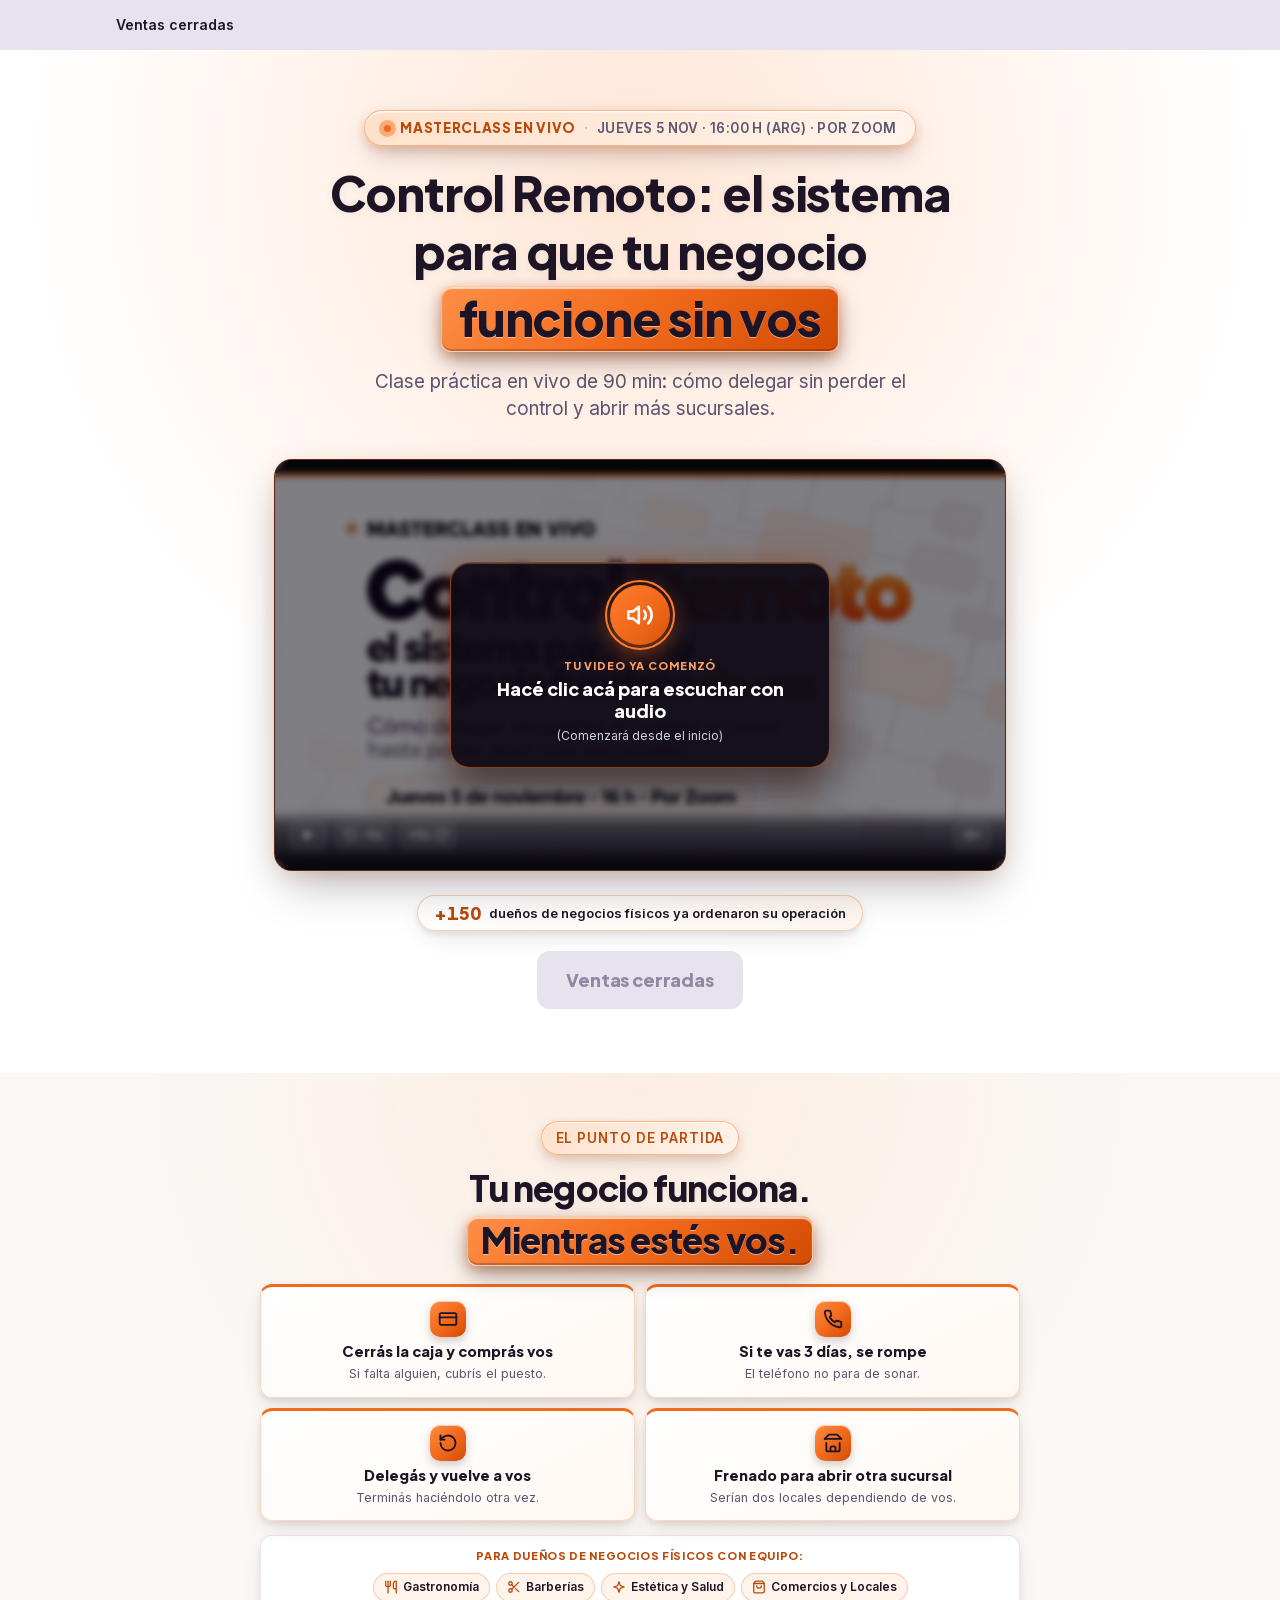
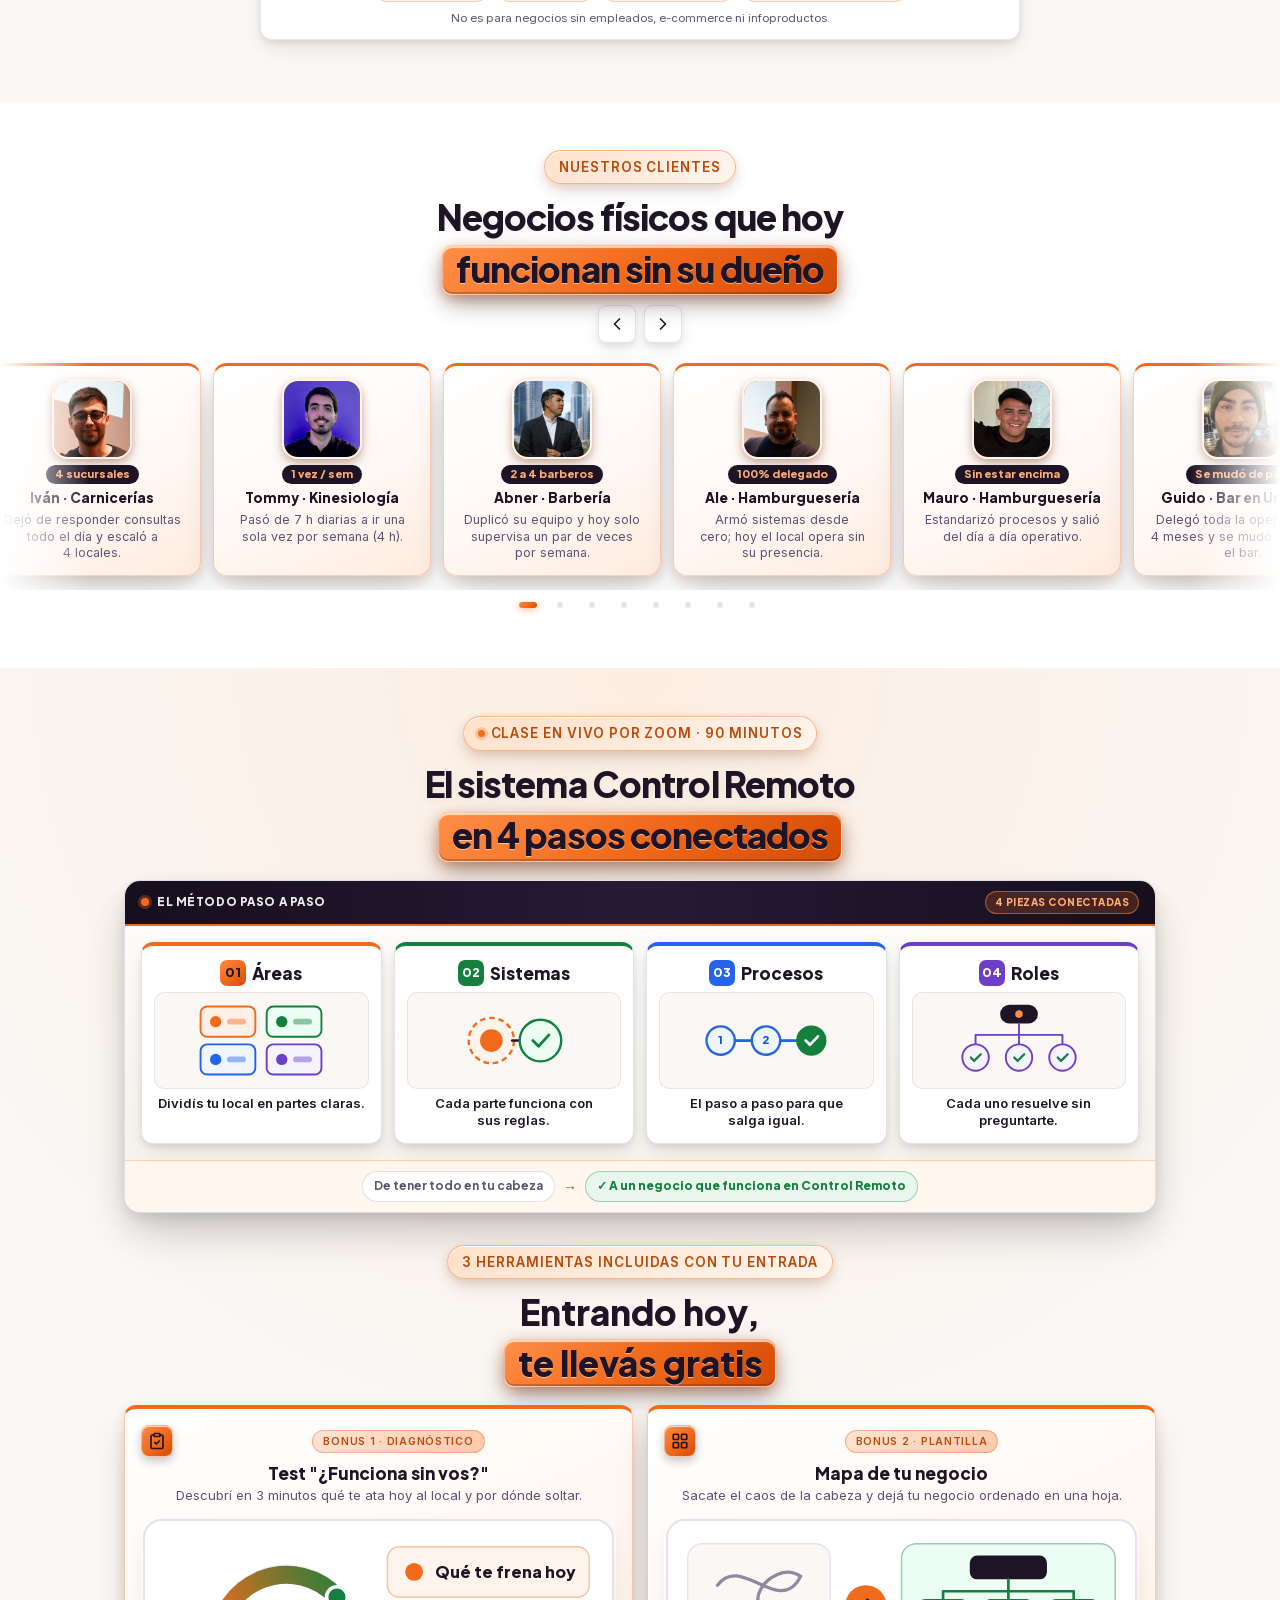
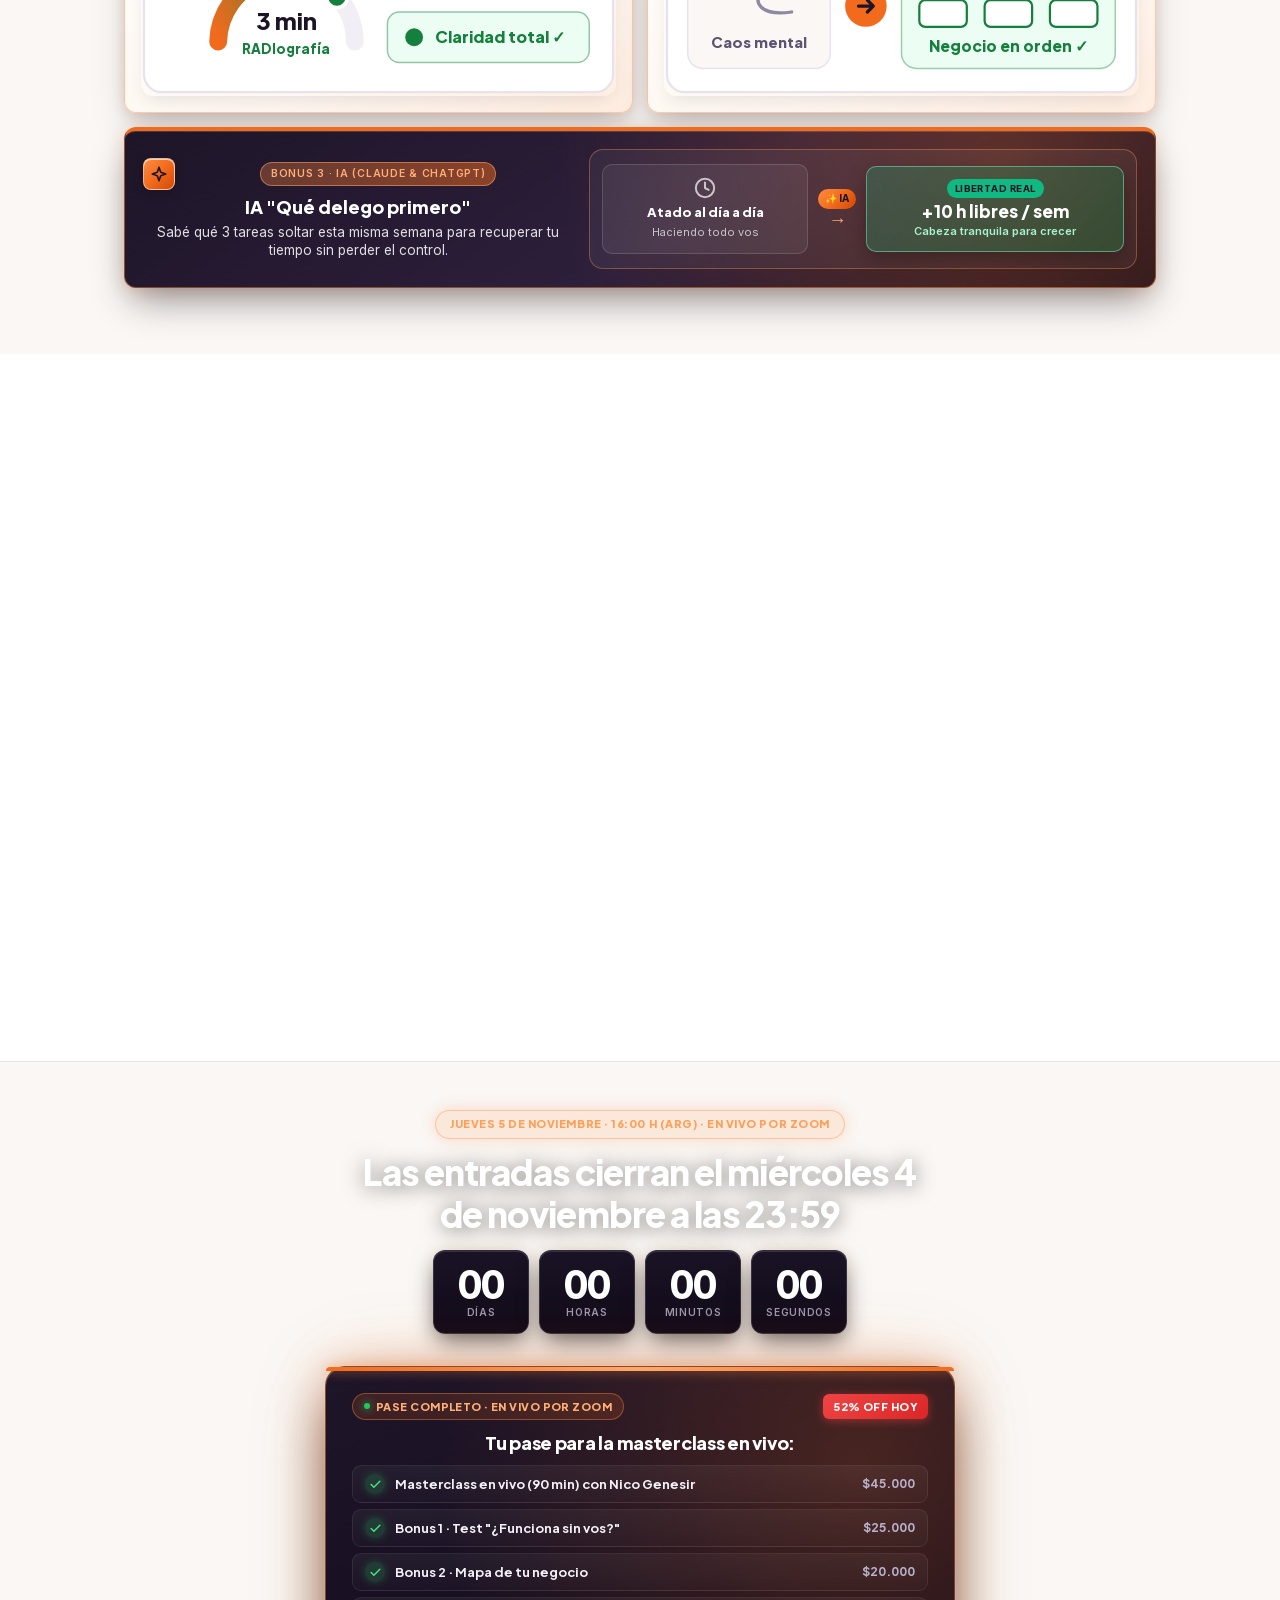
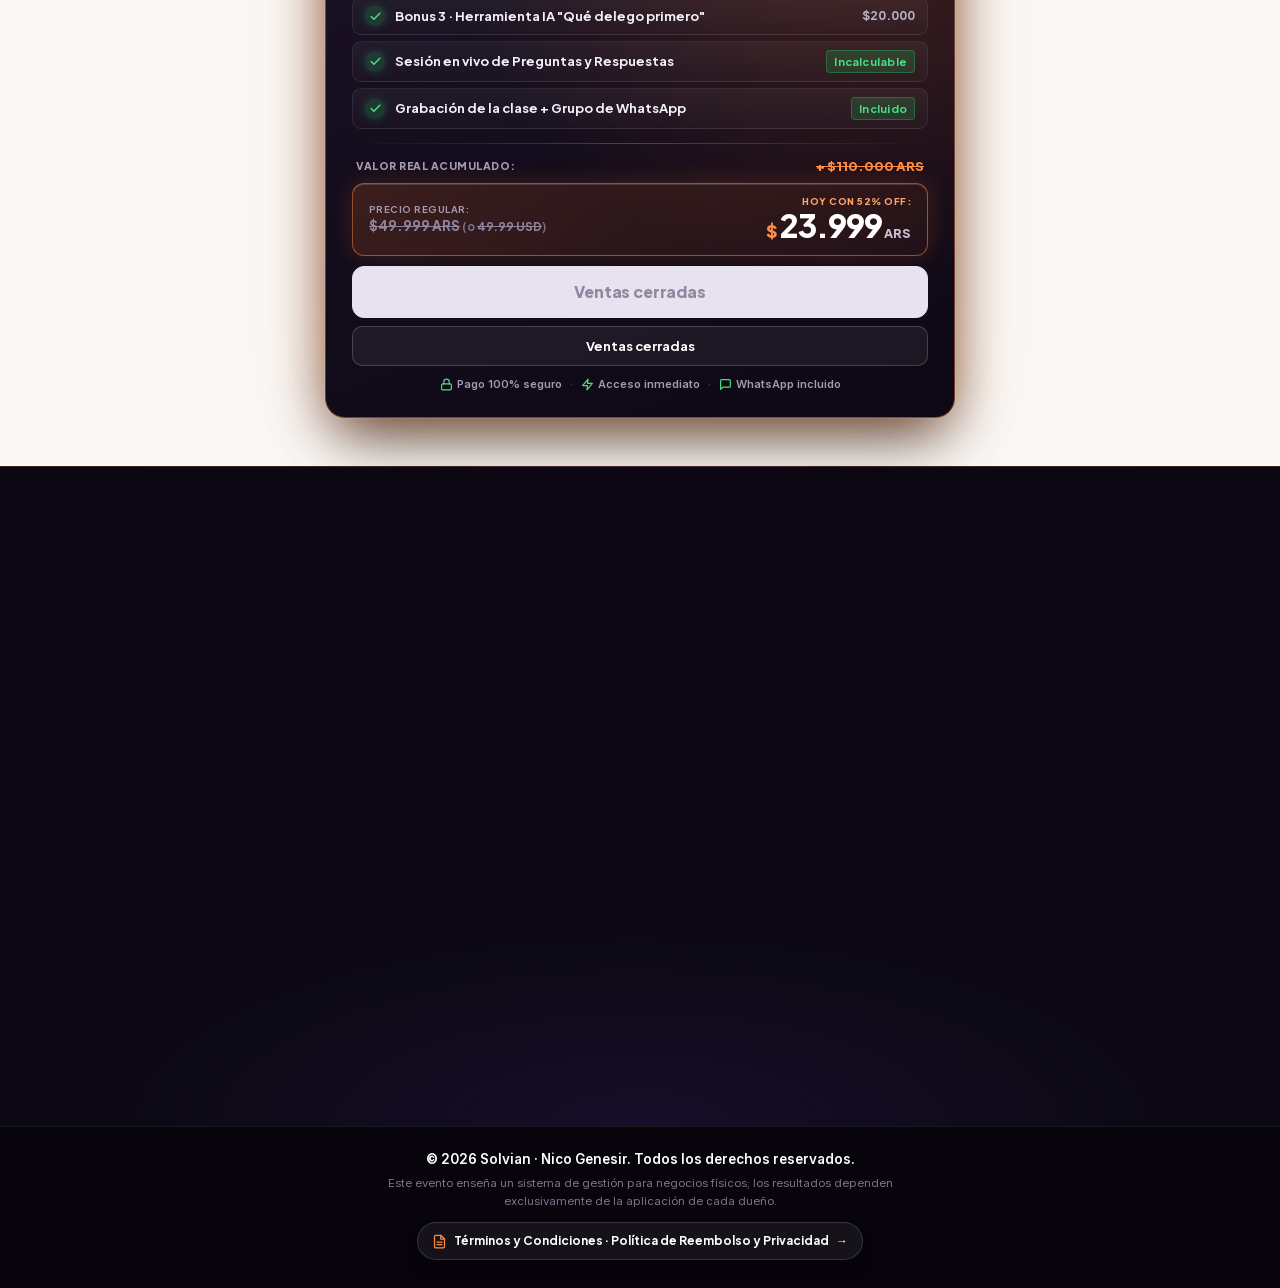
==== commit 35808646: "feat(layout): move offer before FAQ, strengthen live masterclass messaging, simplify funnel flow (v1" ====
--- a/index.html
+++ b/index.html
@@ -29,7 +29,7 @@
   <link rel="icon" href="favicon.svg" type="image/svg+xml">
   <link rel="preload" href="assets/fonts/plus-jakarta-sans-800.woff2" as="font" type="font/woff2" crossorigin>
   <link rel="preload" href="assets/fonts/plus-jakarta-sans-700.woff2" as="font" type="font/woff2" crossorigin>
-  <link rel="stylesheet" href="styles.css?v=14">
+  <link rel="stylesheet" href="styles.css?v=15">
 
   <!-- Meta Pixel Code -->
   <script>
@@ -108,7 +108,7 @@
             <span class="highlight-word">funcione sin vos</span>
           </h1>
 
-          <p class="hero-subtitle">Cómo delegar sin perder el control y crecer hasta abrir más sucursales.</p>
+          <p class="hero-subtitle">Clase práctica en vivo de 90 min: cómo delegar sin perder el control y abrir más sucursales.</p>
 
           <!-- Componente VSL de Alta Retención con Cloudflare R2 -->
           <div class="vsl-wrapper">
@@ -438,7 +438,7 @@
     <section class="section-curriculum section-alt" id="contenido">
       <div class="container">
         <div class="section-header-center reveal-item">
-          <p class="eyebrow eyebrow-pill">LO QUE VAS A VER EN LA CLASE</p>
+          <p class="eyebrow eyebrow-pill"><span class="live-dot" aria-hidden="true"></span>CLASE EN VIVO POR ZOOM · 90 MINUTOS</p>
           <h2 class="section-title">
             El sistema Control Remoto<br>
             <span class="highlight-word">en 4 pasos conectados</span>
@@ -700,16 +700,6 @@
               </div>
             </article>
           </div>
-
-          <div class="bonus-cta-center reveal-item">
-            <a href="https://nicolasgenesir.tiendup.com/e/control-remoto-ordena-delegar-y-tener-un-negocio-replicable" class="btn-primary" data-cta="bonus">
-              <span class="btn-text">Reservar mi lugar por $23.999</span>
-              <svg class="icon-lucide btn-arrow" width="20" height="20" viewBox="0 0 24 24" fill="none" stroke="currentColor" stroke-width="2.4" stroke-linecap="round" stroke-linejoin="round" aria-hidden="true">
-                <path d="M5 12h14"/>
-                <path d="m12 5 7 7-7 7"/>
-              </svg>
-            </a>
-          </div>
         </div>
       </div>
     </section>
@@ -767,93 +757,7 @@
       </div>
     </section>
 
-    <!-- 6 · Preguntas frecuentes (6 preguntas clave para levantar todas las objeciones) -->
-    <section class="section-faq section-alt" id="preguntas-frecuentes">
-      <div class="container">
-        <div class="faq-wrap reveal-item">
-          <div class="section-header-center">
-            <p class="eyebrow eyebrow-pill">DUDAS FRECUENTES</p>
-            <h2 class="section-title">Preguntas frecuentes</h2>
-          </div>
-
-          <div class="faq-list">
-            <details class="faq-item">
-              <summary class="faq-question">
-                <span>¿Para qué tipo de negocios sirve esta clase (y para cuáles no)?</span>
-                <svg class="icon-lucide faq-chevron" width="18" height="18" viewBox="0 0 24 24" fill="none" stroke="currentColor" stroke-width="2" stroke-linecap="round" stroke-linejoin="round" aria-hidden="true">
-                  <path d="m6 9 6 6 6-6"/>
-                </svg>
-              </summary>
-              <div class="faq-answer">
-                <p>Está pensada exclusivamente para dueños de negocios físicos que ya tienen equipo: gastronomía, barberías, centros de estética, consultorios, comercios y locales similares. No aplica si trabajás vos solo sin empleados, ni para e-commerce puros o infoproductos.</p>
-              </div>
-            </details>
-
-            <details class="faq-item">
-              <summary class="faq-question">
-                <span>¿Sirve si mi negocio es chico o tiene pocos empleados?</span>
-                <svg class="icon-lucide faq-chevron" width="18" height="18" viewBox="0 0 24 24" fill="none" stroke="currentColor" stroke-width="2" stroke-linecap="round" stroke-linejoin="round" aria-hidden="true">
-                  <path d="m6 9 6 6 6-6"/>
-                </svg>
-              </summary>
-              <div class="faq-answer">
-                <p>Sí. Aunque tengas 2 o 3 personas en el local, si hoy todo pasa por vos, armar el sistema de áreas, procesos y roles desde ahora es lo que te permite liberar horas operativas y crecer sin duplicar el caos.</p>
-              </div>
-            </details>
-
-            <details class="faq-item">
-              <summary class="faq-question">
-                <span>¿Sirve si ya tengo más de una sucursal o encargado?</span>
-                <svg class="icon-lucide faq-chevron" width="18" height="18" viewBox="0 0 24 24" fill="none" stroke="currentColor" stroke-width="2" stroke-linecap="round" stroke-linejoin="round" aria-hidden="true">
-                  <path d="m6 9 6 6 6-6"/>
-                </svg>
-              </summary>
-              <div class="faq-answer">
-                <p>Especialmente. Cuando tenés más de un local o encargados que igual te consultan todo por WhatsApp, el sistema te permite estandarizar criterios e indicadores para supervisar resultados sin tener que apagar incendios en cada sede.</p>
-              </div>
-            </details>
-
-            <details class="faq-item">
-              <summary class="faq-question">
-                <span>¿Cómo recibo el acceso a la clase y los 3 bonus al comprar?</span>
-                <svg class="icon-lucide faq-chevron" width="18" height="18" viewBox="0 0 24 24" fill="none" stroke="currentColor" stroke-width="2" stroke-linecap="round" stroke-linejoin="round" aria-hidden="true">
-                  <path d="m6 9 6 6 6-6"/>
-                </svg>
-              </summary>
-              <div class="faq-answer">
-                <p>Apenas se acredita tu pago recibís un correo electrónico con tu acceso confirmado para el jueves 5 de noviembre a las 16:00 h (ARG), las instrucciones para usar los 3 bonus y la invitación al grupo de la clase.</p>
-              </div>
-            </details>
-
-            <details class="faq-item">
-              <summary class="faq-question">
-                <span>¿Necesito saber usar inteligencia artificial o programas complejos para los bonus?</span>
-                <svg class="icon-lucide faq-chevron" width="18" height="18" viewBox="0 0 24 24" fill="none" stroke="currentColor" stroke-width="2" stroke-linecap="round" stroke-linejoin="round" aria-hidden="true">
-                  <path d="m6 9 6 6 6-6"/>
-                </svg>
-              </summary>
-              <div class="faq-answer">
-                <p>Para nada. Las plantillas están listas para completar en minutos y la herramienta "Qué delego primero" viene configurada paso a paso para que solo respondas preguntas simples sobre tu semana en ChatGPT o Claude gratuitos.</p>
-              </div>
-            </details>
-
-            <details class="faq-item">
-              <summary class="faq-question">
-                <span>¿La clase me garantiza resultados automáticos?</span>
-                <svg class="icon-lucide faq-chevron" width="18" height="18" viewBox="0 0 24 24" fill="none" stroke="currentColor" stroke-width="2" stroke-linecap="round" stroke-linejoin="round" aria-hidden="true">
-                  <path d="m6 9 6 6 6-6"/>
-                </svg>
-              </summary>
-              <div class="faq-answer">
-                <p>No. Te enseño un sistema concreto que ya aplicaron más de 150 dueños de negocios físicos. El resultado que logres en tu local va a depender exclusivamente de lo que implementes con tu equipo.</p>
-              </div>
-            </details>
-          </div>
-        </div>
-      </div>
-    </section>
-
-    <!-- 7 · Cierre y Oferta Completa de la Masterclass (Pila de Valor + Comparación de Precios + Botones ARS/USD) -->
+    <!-- 6 · Cierre y Oferta Completa de la Masterclass (Pila de Valor + Comparación de Precios + Botones ARS/USD) -->
     <section class="section-closing section-offer" id="cierre">
       <div class="container closing-inner reveal-item">
         <p class="closing-event-pill">JUEVES 5 DE NOVIEMBRE · 16:00 H (ARG) · EN VIVO POR ZOOM</p>
@@ -890,7 +794,7 @@
             <span class="offer-discount-chip">52% OFF HOY</span>
           </div>
 
-          <h3 class="offer-headline">Todo lo que incluye tu inscripción:</h3>
+          <h3 class="offer-headline">Tu pase para la masterclass en vivo:</h3>
 
           <!-- Pila de Valor (Value Stack) -->
           <ul class="offer-stack-list" aria-label="Detalle de valor incluido">
@@ -1020,6 +924,103 @@
                 <span>WhatsApp incluido</span>
               </span>
             </div>
+          </div>
+        </div>
+      </div>
+    </section>
+
+    <!-- 7 · Preguntas frecuentes (Respuestas claras para levantar todas las objeciones) -->
+    <section class="section-faq" id="preguntas-frecuentes">
+      <div class="container">
+        <div class="faq-wrap reveal-item">
+          <div class="section-header-center">
+            <p class="eyebrow eyebrow-pill">DUDAS FRECUENTES</p>
+            <h2 class="section-title">Preguntas frecuentes</h2>
+          </div>
+
+          <div class="faq-list">
+            <details class="faq-item">
+              <summary class="faq-question">
+                <span>¿La clase es 100% en vivo? ¿Qué pasa si no puedo conectarme ese día?</span>
+                <svg class="icon-lucide faq-chevron" width="18" height="18" viewBox="0 0 24 24" fill="none" stroke="currentColor" stroke-width="2" stroke-linecap="round" stroke-linejoin="round" aria-hidden="true">
+                  <path d="m6 9 6 6 6-6"/>
+                </svg>
+              </summary>
+              <div class="faq-answer">
+                <p>Sí, es 100% en vivo por Zoom el jueves 5 de noviembre a las 16:00 h (ARG) para que puedas consultar tus dudas directo con Nico en la sesión de preguntas. Si por trabajo o algún imprevisto no podés conectarte en ese horario, no te preocupás: al finalizar te enviamos la grabación completa para que la veas cuando quieras.</p>
+              </div>
+            </details>
+
+            <details class="faq-item">
+              <summary class="faq-question">
+                <span>¿Para qué tipo de negocios sirve esta clase (y para cuáles no)?</span>
+                <svg class="icon-lucide faq-chevron" width="18" height="18" viewBox="0 0 24 24" fill="none" stroke="currentColor" stroke-width="2" stroke-linecap="round" stroke-linejoin="round" aria-hidden="true">
+                  <path d="m6 9 6 6 6-6"/>
+                </svg>
+              </summary>
+              <div class="faq-answer">
+                <p>Está pensada exclusivamente para dueños de negocios físicos que ya tienen equipo a cargo: gastronomía, barberías, centros de estética, consultorios, comercios y locales similares. No aplica si trabajás vos solo sin empleados, ni para e-commerce puros o infoproductos.</p>
+              </div>
+            </details>
+
+            <details class="faq-item">
+              <summary class="faq-question">
+                <span>¿Sirve si mi negocio es chico o tiene pocos empleados?</span>
+                <svg class="icon-lucide faq-chevron" width="18" height="18" viewBox="0 0 24 24" fill="none" stroke="currentColor" stroke-width="2" stroke-linecap="round" stroke-linejoin="round" aria-hidden="true">
+                  <path d="m6 9 6 6 6-6"/>
+                </svg>
+              </summary>
+              <div class="faq-answer">
+                <p>Sí. Aunque tengas 2 o 3 personas en el local, si hoy todo pasa por vos, armar el sistema de áreas, procesos y roles desde ahora es lo que te permite liberar horas operativas y crecer sin duplicar el caos.</p>
+              </div>
+            </details>
+
+            <details class="faq-item">
+              <summary class="faq-question">
+                <span>¿Sirve si ya tengo más de una sucursal o encargados?</span>
+                <svg class="icon-lucide faq-chevron" width="18" height="18" viewBox="0 0 24 24" fill="none" stroke="currentColor" stroke-width="2" stroke-linecap="round" stroke-linejoin="round" aria-hidden="true">
+                  <path d="m6 9 6 6 6-6"/>
+                </svg>
+              </summary>
+              <div class="faq-answer">
+                <p>Especialmente. Cuando tenés más de un local o encargados que igual te consultan todo por WhatsApp, el método te permite estandarizar criterios e indicadores para supervisar resultados sin tener que apagar incendios en cada sede.</p>
+              </div>
+            </details>
+
+            <details class="faq-item">
+              <summary class="faq-question">
+                <span>¿Cómo y cuándo recibo el acceso a la clase y los 3 bonus?</span>
+                <svg class="icon-lucide faq-chevron" width="18" height="18" viewBox="0 0 24 24" fill="none" stroke="currentColor" stroke-width="2" stroke-linecap="round" stroke-linejoin="round" aria-hidden="true">
+                  <path d="m6 9 6 6 6-6"/>
+                </svg>
+              </summary>
+              <div class="faq-answer">
+                <p>Apenas se acredita tu pago recibís un correo electrónico automático con tu confirmación de acceso a Zoom para el jueves 5 de noviembre, los 3 bonus listos para descargar y la invitación al grupo de WhatsApp.</p>
+              </div>
+            </details>
+
+            <details class="faq-item">
+              <summary class="faq-question">
+                <span>¿Qué medios de pago aceptan?</span>
+                <svg class="icon-lucide faq-chevron" width="18" height="18" viewBox="0 0 24 24" fill="none" stroke="currentColor" stroke-width="2" stroke-linecap="round" stroke-linejoin="round" aria-hidden="true">
+                  <path d="m6 9 6 6 6-6"/>
+                </svg>
+              </summary>
+              <div class="faq-answer">
+                <p>En Argentina podés pagar en pesos ($23.999 ARS) con tarjeta de crédito, débito o Mercado Pago. Si estás en el exterior, podés pagar en dólares ($24 USD) con cualquier tarjeta internacional a través del botón secundario de la oferta.</p>
+              </div>
+            </details>
+          </div>
+
+          <div class="faq-cta-bottom reveal-item">
+            <p class="faq-cta-note">Las inscripciones cierran el miércoles 4 de noviembre a las 23:59</p>
+            <a href="#oferta" class="btn-primary" data-cta="faq-bottom">
+              <span class="btn-text">Reservar mi lugar por $23.999</span>
+              <svg class="icon-lucide btn-arrow" width="18" height="18" viewBox="0 0 24 24" fill="none" stroke="currentColor" stroke-width="2.4" stroke-linecap="round" stroke-linejoin="round" aria-hidden="true">
+                <path d="M5 12h14"/>
+                <path d="m12 5 7 7-7 7"/>
+              </svg>
+            </a>
           </div>
         </div>
       </div>
@@ -1065,6 +1066,6 @@
     </div>
   </div>
 
-  <script src="script.js?v=14"></script>
+  <script src="script.js?v=15"></script>
 </body>
 </html>
--- a/styles.css
+++ b/styles.css
@@ -2547,8 +2547,27 @@
 }
 
 /* ==========================================================================
-   6 · PREGUNTAS FRECUENTES (6 Questions, Centered Header)
+   6 · PREGUNTAS FRECUENTES (Dark Obsidian Theme, Objection Handling)
    ========================================================================== */
+.section-faq {
+  padding-block: var(--space-12);
+  background-color: #0B0813;
+  background-image: radial-gradient(ellipse 70% 50% at 50% 100%, rgba(109, 63, 201, 0.12) 0%, transparent 60%);
+  border-top: 1px solid rgba(255, 140, 66, 0.2);
+  color: #FFFFFF;
+}
+
+.section-faq .eyebrow-pill {
+  background: rgba(255, 122, 41, 0.12);
+  border: 1px solid rgba(255, 140, 66, 0.4);
+  color: #FF9E54;
+  box-shadow: 0 0 16px rgba(242, 107, 29, 0.2);
+}
+
+.section-faq .section-title {
+  color: #FFFFFF;
+}
+
 .faq-wrap {
   max-width: 680px;
   margin-inline: auto;
@@ -2561,16 +2580,18 @@
 }
 
 .faq-item {
-  background: linear-gradient(180deg, #FFFFFF 0%, #FDFBF9 100%);
-  border: 1px solid rgba(29, 21, 38, 0.1);
+  background: linear-gradient(180deg, rgba(255, 255, 255, 0.05) 0%, rgba(255, 255, 255, 0.02) 100%);
+  border: 1px solid rgba(255, 255, 255, 0.1);
   border-radius: var(--radius-md);
-  padding-inline: 14px;
-  box-shadow: var(--shadow-sm);
+  padding-inline: 16px;
+  box-shadow: 0 4px 16px rgba(0, 0, 0, 0.35);
+  transition: border-color 160ms var(--ease-out), background-color 160ms var(--ease-out);
 }
 
 .faq-item[open] {
-  border-color: rgba(242, 107, 29, 0.5);
-  box-shadow: var(--shadow-md);
+  border-color: rgba(255, 140, 66, 0.5);
+  background: linear-gradient(180deg, rgba(255, 255, 255, 0.08) 0%, rgba(255, 255, 255, 0.03) 100%);
+  box-shadow: 0 8px 24px rgba(0, 0, 0, 0.5), 0 0 16px rgba(242, 107, 29, 0.15);
 }
 
 .faq-question {
@@ -2583,7 +2604,7 @@
   font-family: var(--font-display);
   font-size: 0.90625rem;
   font-weight: 700;
-  color: var(--ink);
+  color: #FFFFFF;
   cursor: pointer;
   list-style: none;
   text-align: left;
@@ -2595,7 +2616,7 @@
 
 .faq-chevron {
   flex-shrink: 0;
-  color: var(--action-text);
+  color: #FF8C42;
   transition: transform 160ms var(--ease-out);
 }
 
@@ -2607,8 +2628,23 @@
   padding-bottom: 12px;
   font-size: 0.84375rem;
   line-height: 1.44;
-  color: var(--text-secondary);
+  color: #B8B2C8;
   text-align: left;
+}
+
+.faq-cta-bottom {
+  margin-top: 28px;
+  display: flex;
+  flex-direction: column;
+  align-items: center;
+  text-align: center;
+  gap: 10px;
+}
+
+.faq-cta-note {
+  font-size: 0.8125rem;
+  color: #A39BB2;
+  font-weight: 600;
 }
 
 /* ==========================================================================
@@ -3286,15 +3322,44 @@
     font-size: 0.625rem;
     gap: 6px;
   }
+
+  .section-faq {
+    padding-block: 24px 32px;
+  }
+
+  .faq-item {
+    padding-inline: 12px;
+  }
+
+  .faq-question {
+    font-size: 0.84375rem;
+    min-height: 44px;
+    padding-block: 8px;
+  }
+
+  .faq-answer {
+    font-size: 0.78125rem;
+    line-height: 1.4;
+    padding-bottom: 10px;
+  }
+
+  .faq-cta-bottom {
+    margin-top: 20px;
+    gap: 8px;
+  }
+
+  .faq-cta-note {
+    font-size: 0.75rem;
+  }
 }
 
 /* ==========================================================================
    8 · PIE Y BOTÓN DE TÉRMINOS Y CONDICIONES
    ========================================================================== */
 .site-footer {
-  background-color: var(--surface-base);
-  border-top: 1px solid var(--border-subtle);
-  padding-block: 20px 26px;
+  background-color: #07040C;
+  border-top: 1px solid rgba(255, 255, 255, 0.08);
+  padding-block: 22px 28px;
 }
 
 .footer-top-row {
@@ -3308,13 +3373,13 @@
 .footer-line {
   font-size: var(--step-0);
   font-weight: 600;
-  color: var(--ink);
+  color: #FFFFFF;
   text-align: center;
 }
 
 .footer-disclaimer-short {
   font-size: 0.71875rem;
-  color: var(--text-secondary);
+  color: #7C758B;
   max-width: 68ch;
   text-align: center;
 }
@@ -3333,13 +3398,13 @@
   min-height: 38px;
   padding: 7px 14px;
   border-radius: 999px;
-  background-color: var(--surface-alt);
-  border: 1px solid rgba(29, 21, 38, 0.14);
+  background-color: rgba(255, 255, 255, 0.06);
+  border: 1px solid rgba(255, 255, 255, 0.14);
   box-shadow: var(--shadow-sm);
   font-family: var(--font-display);
   font-size: 0.75rem;
   font-weight: 700;
-  color: var(--ink);
+  color: #FFFFFF;
   text-decoration: none;
   transition:
     background-color 120ms var(--ease-out),
@@ -3348,14 +3413,14 @@
 }
 
 .btn-footer-terms .icon-lucide {
-  color: var(--action-text);
+  color: #FF8C42;
   flex-shrink: 0;
 }
 
 @media (hover: hover) and (pointer: fine) {
   .btn-footer-terms:hover {
-    background-color: var(--surface-accent-softer);
-    border-color: var(--action);
+    background-color: rgba(255, 255, 255, 0.12);
+    border-color: rgba(255, 140, 66, 0.5);
     transform: translateY(-1px);
   }
 }
